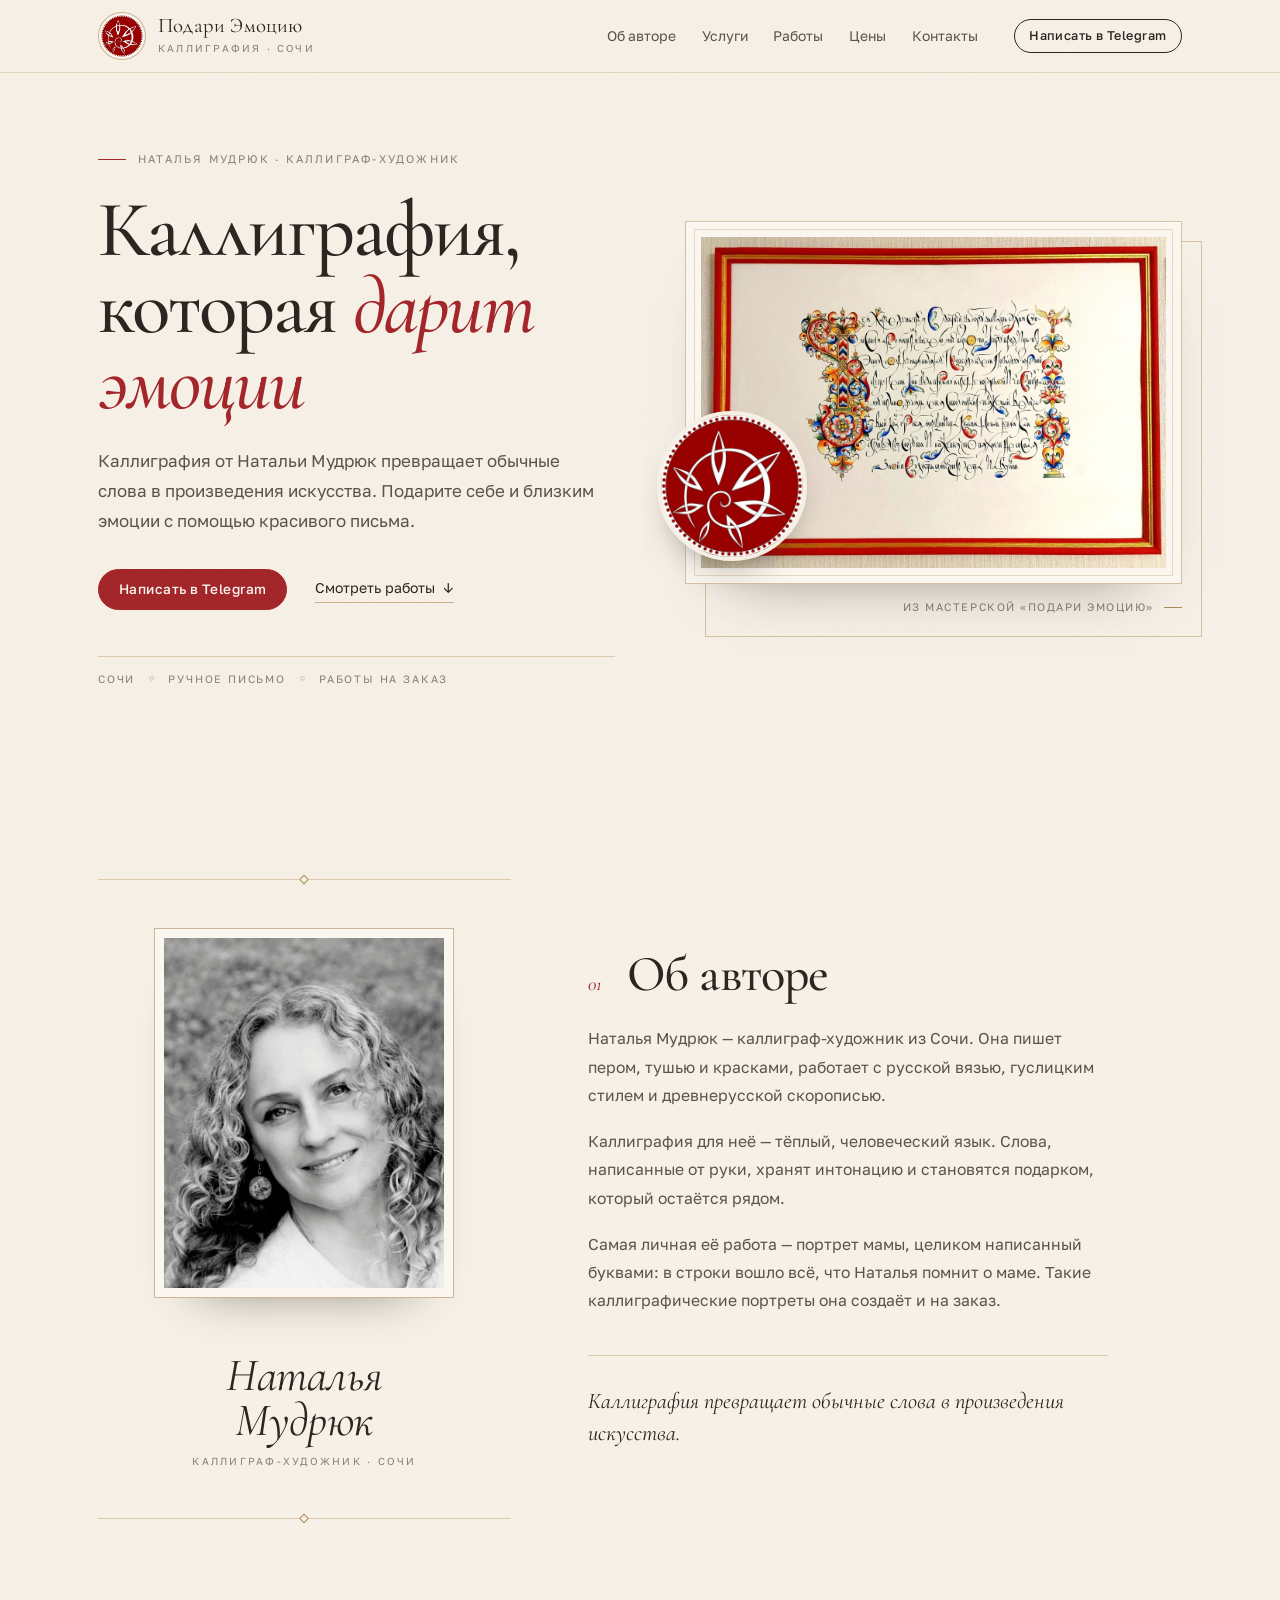
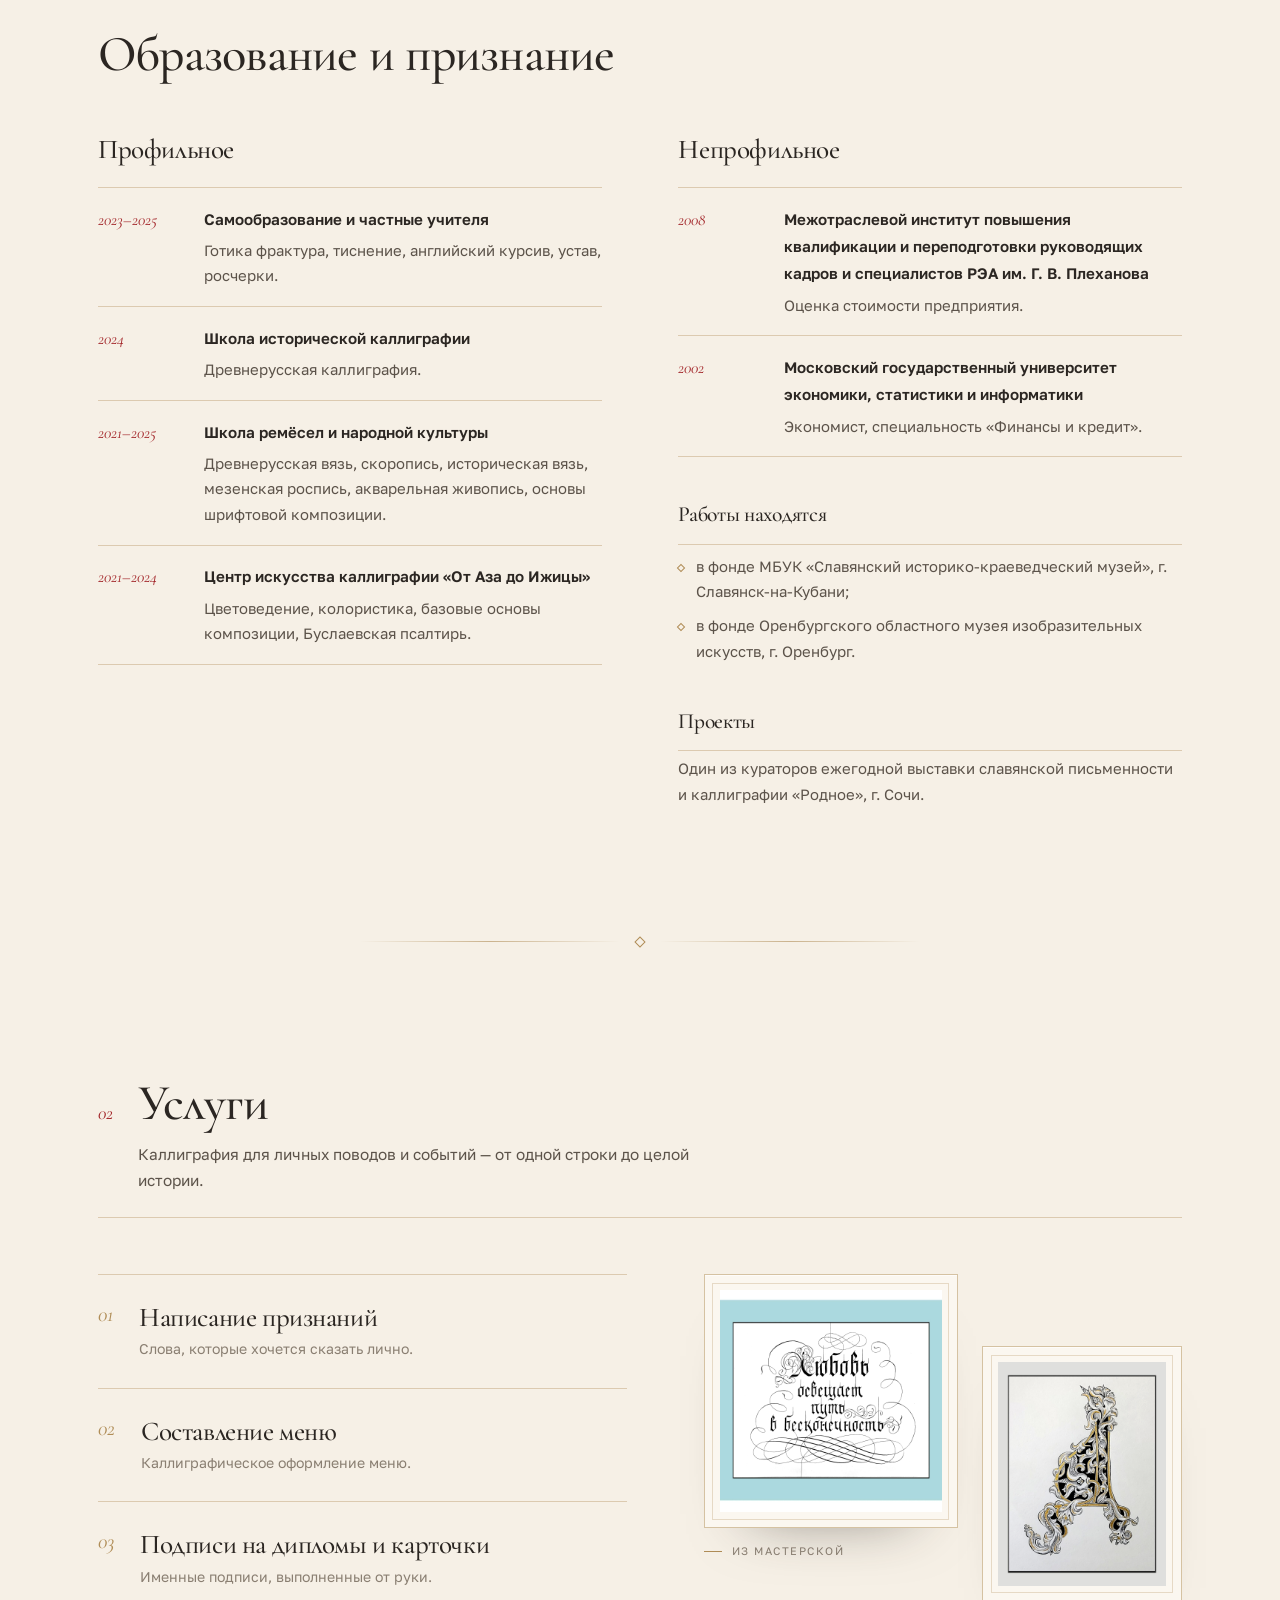
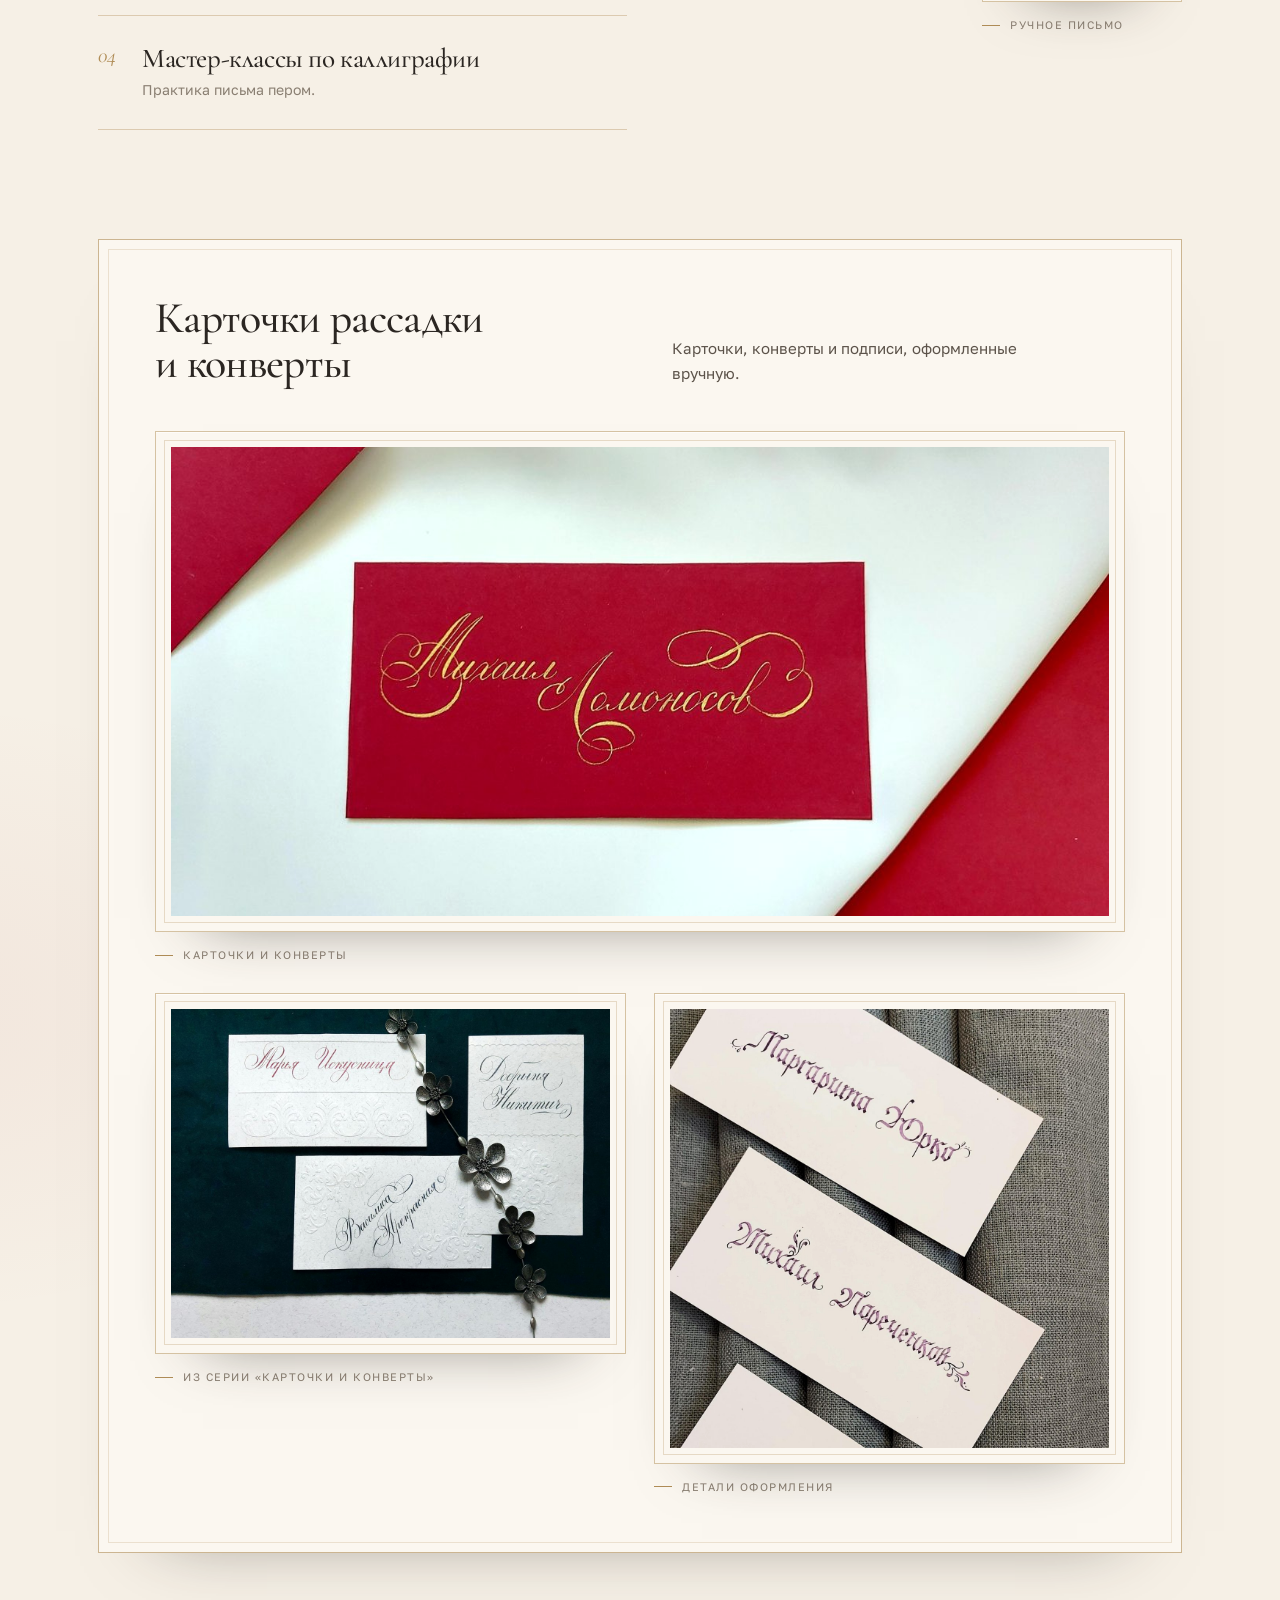
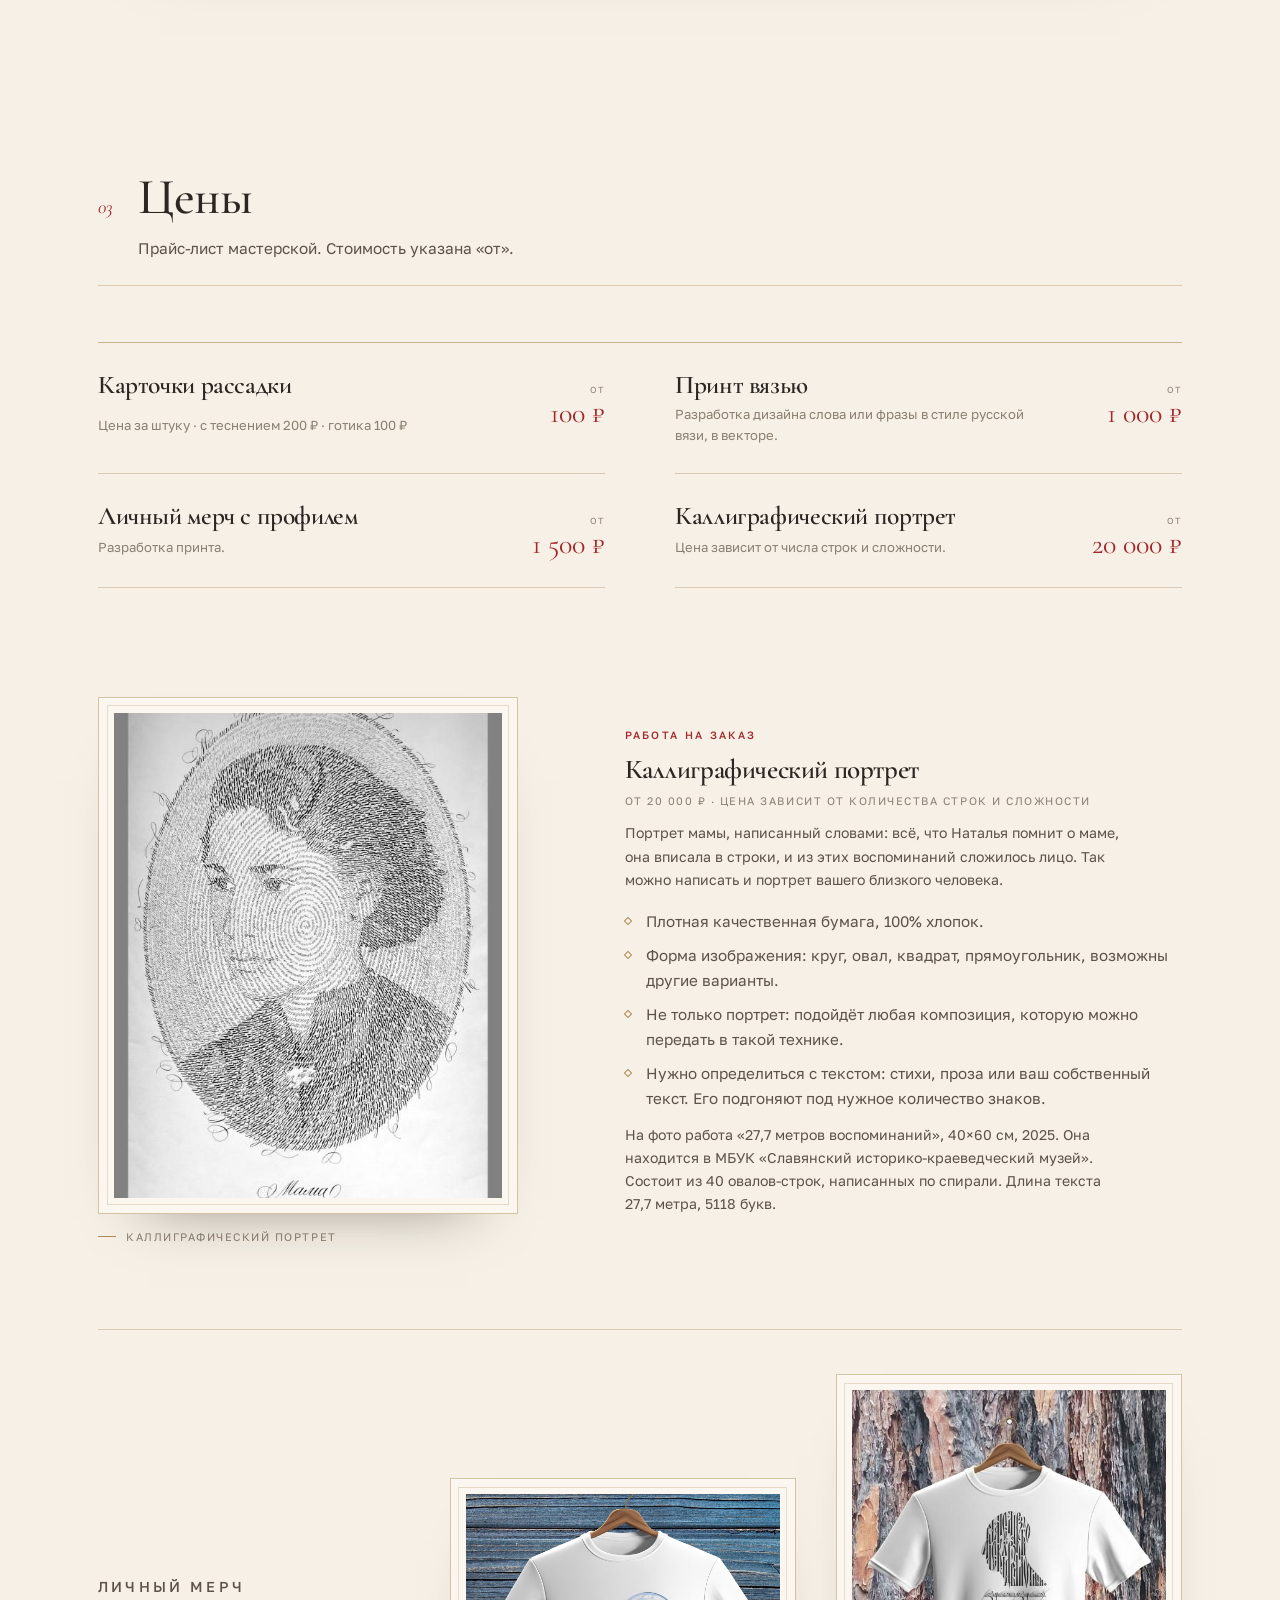
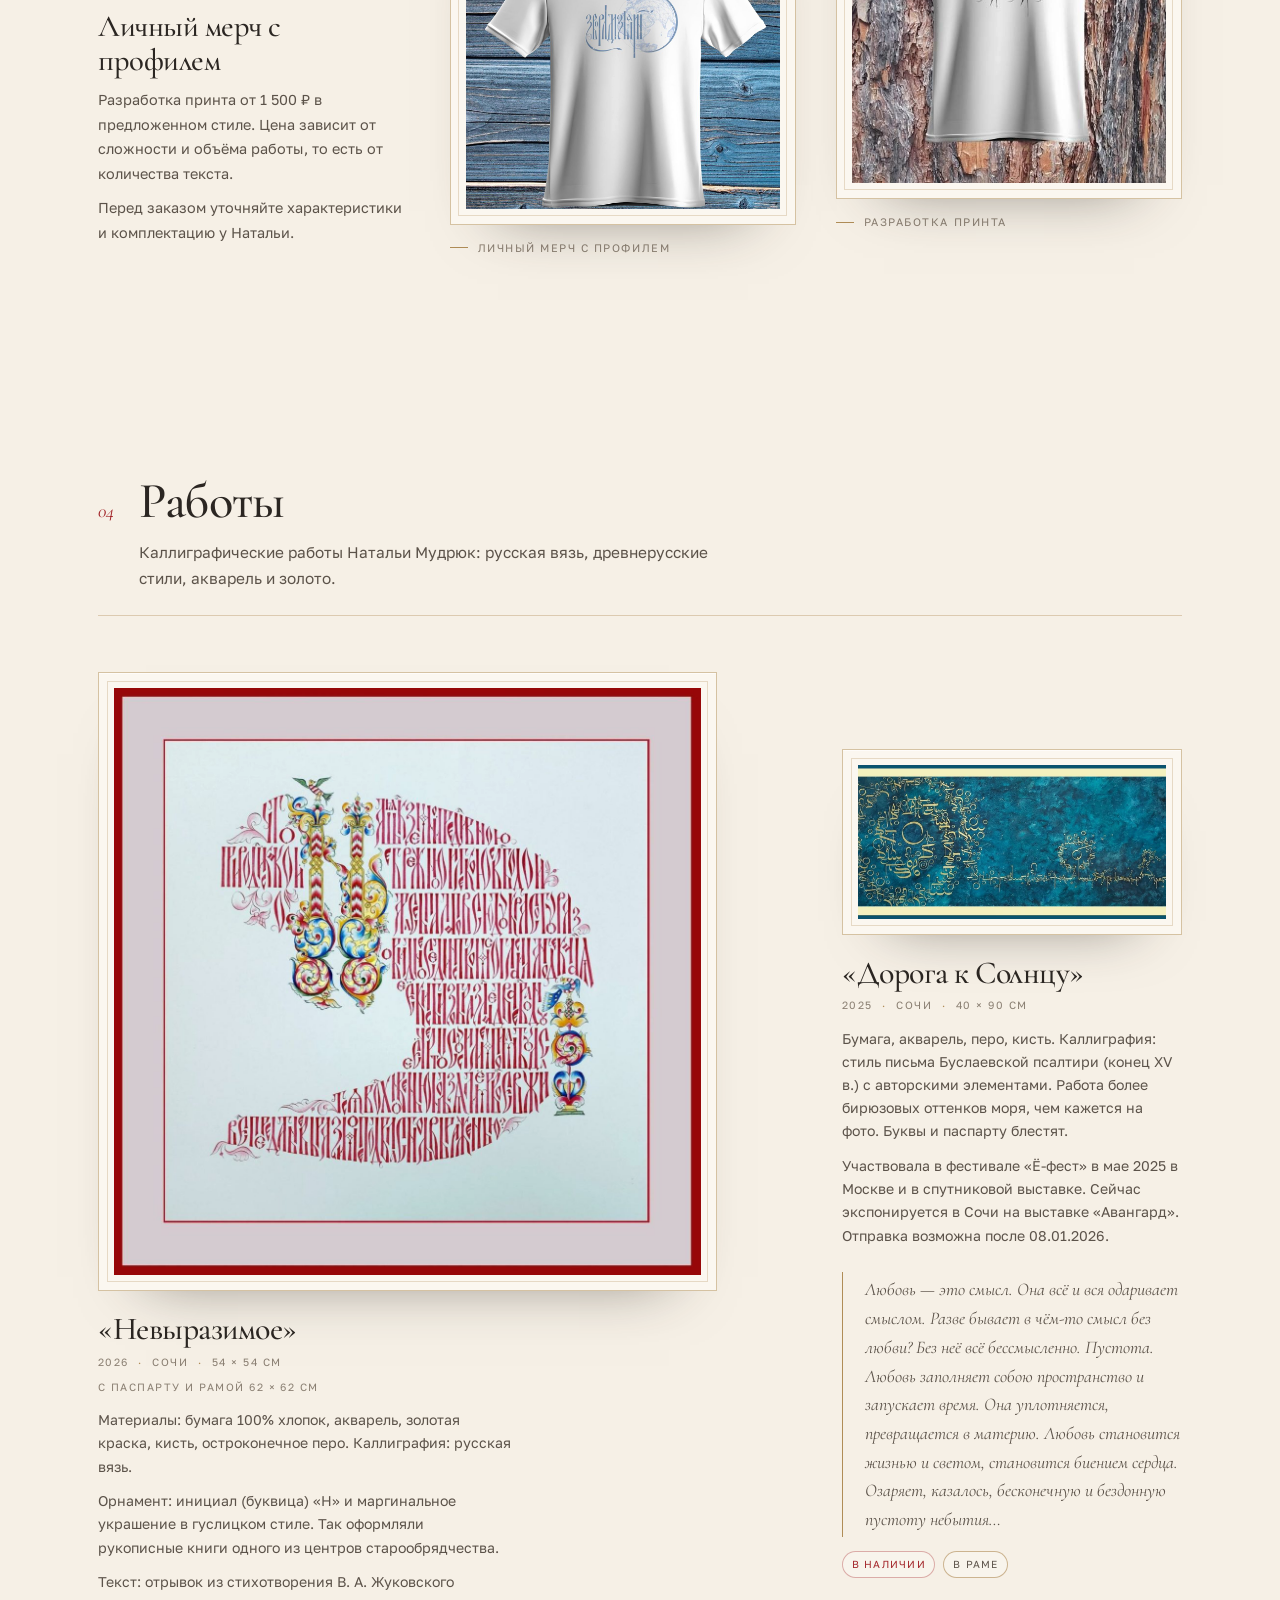
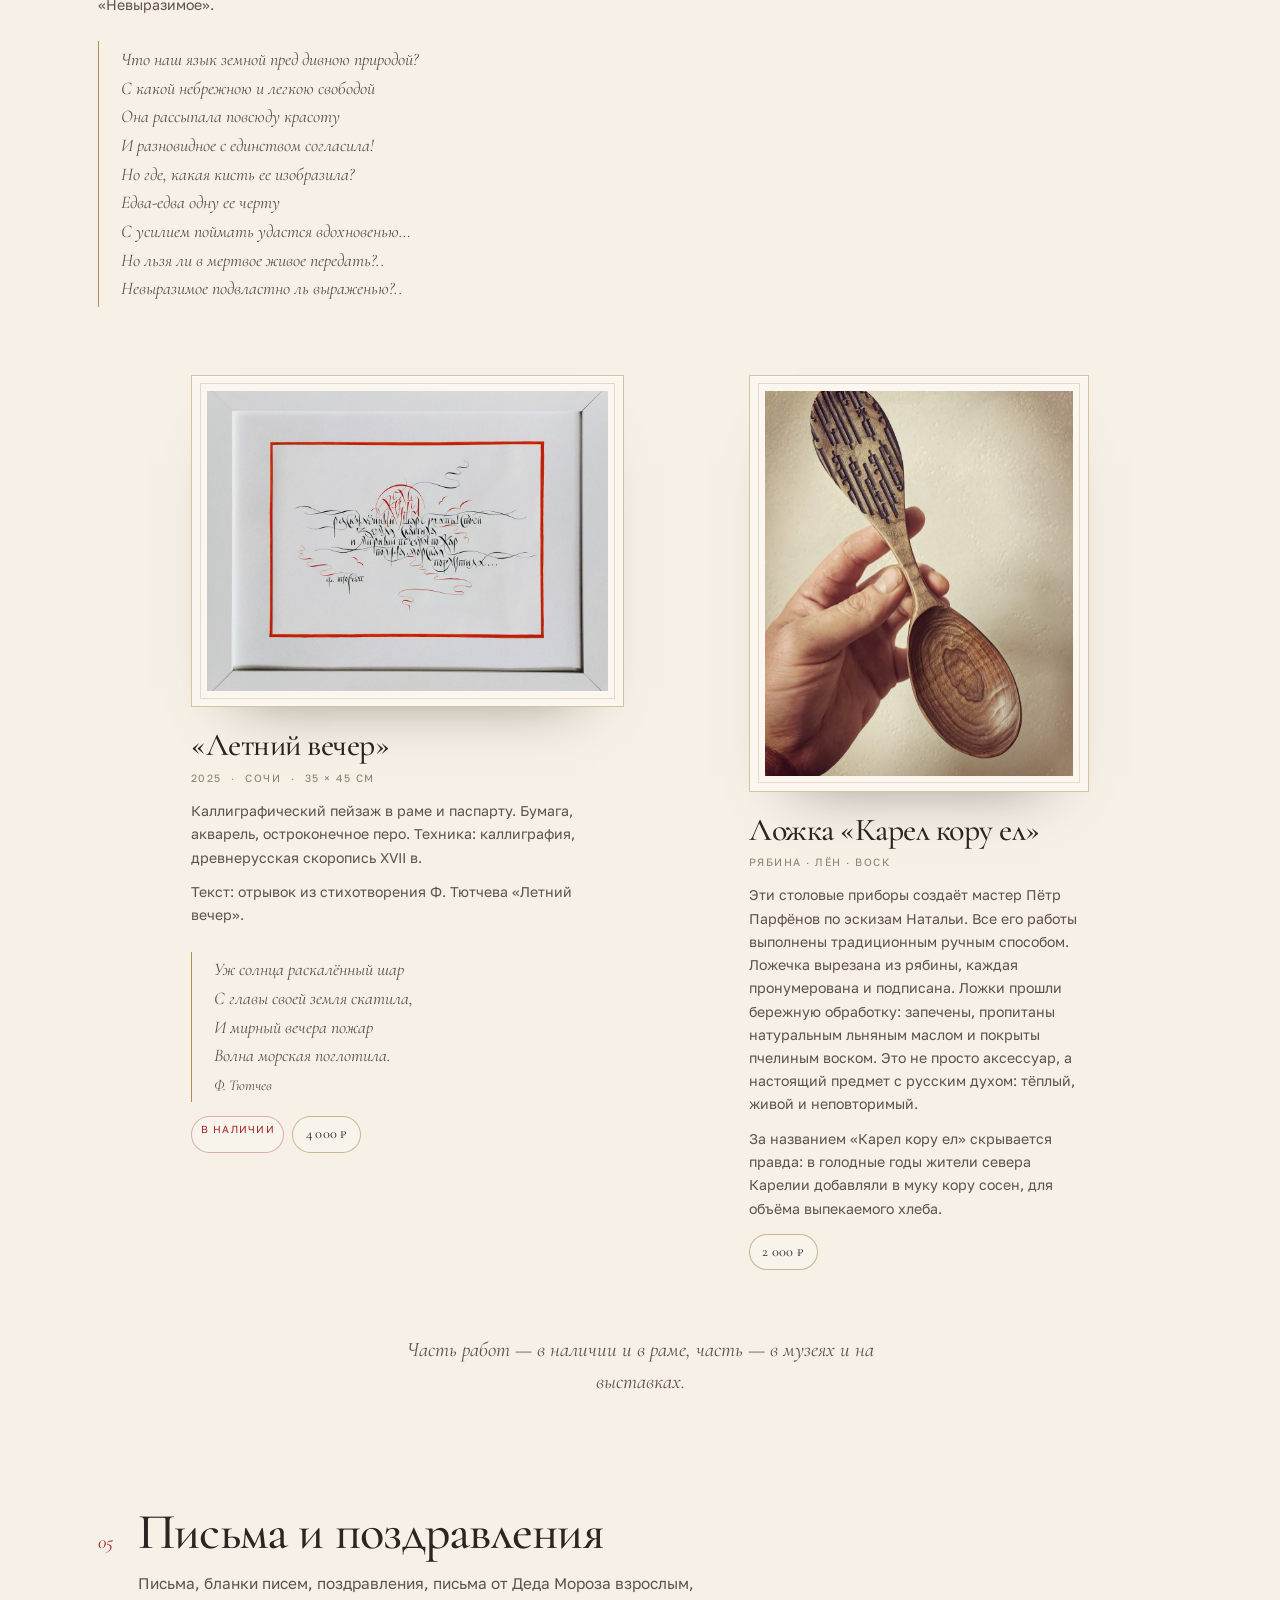
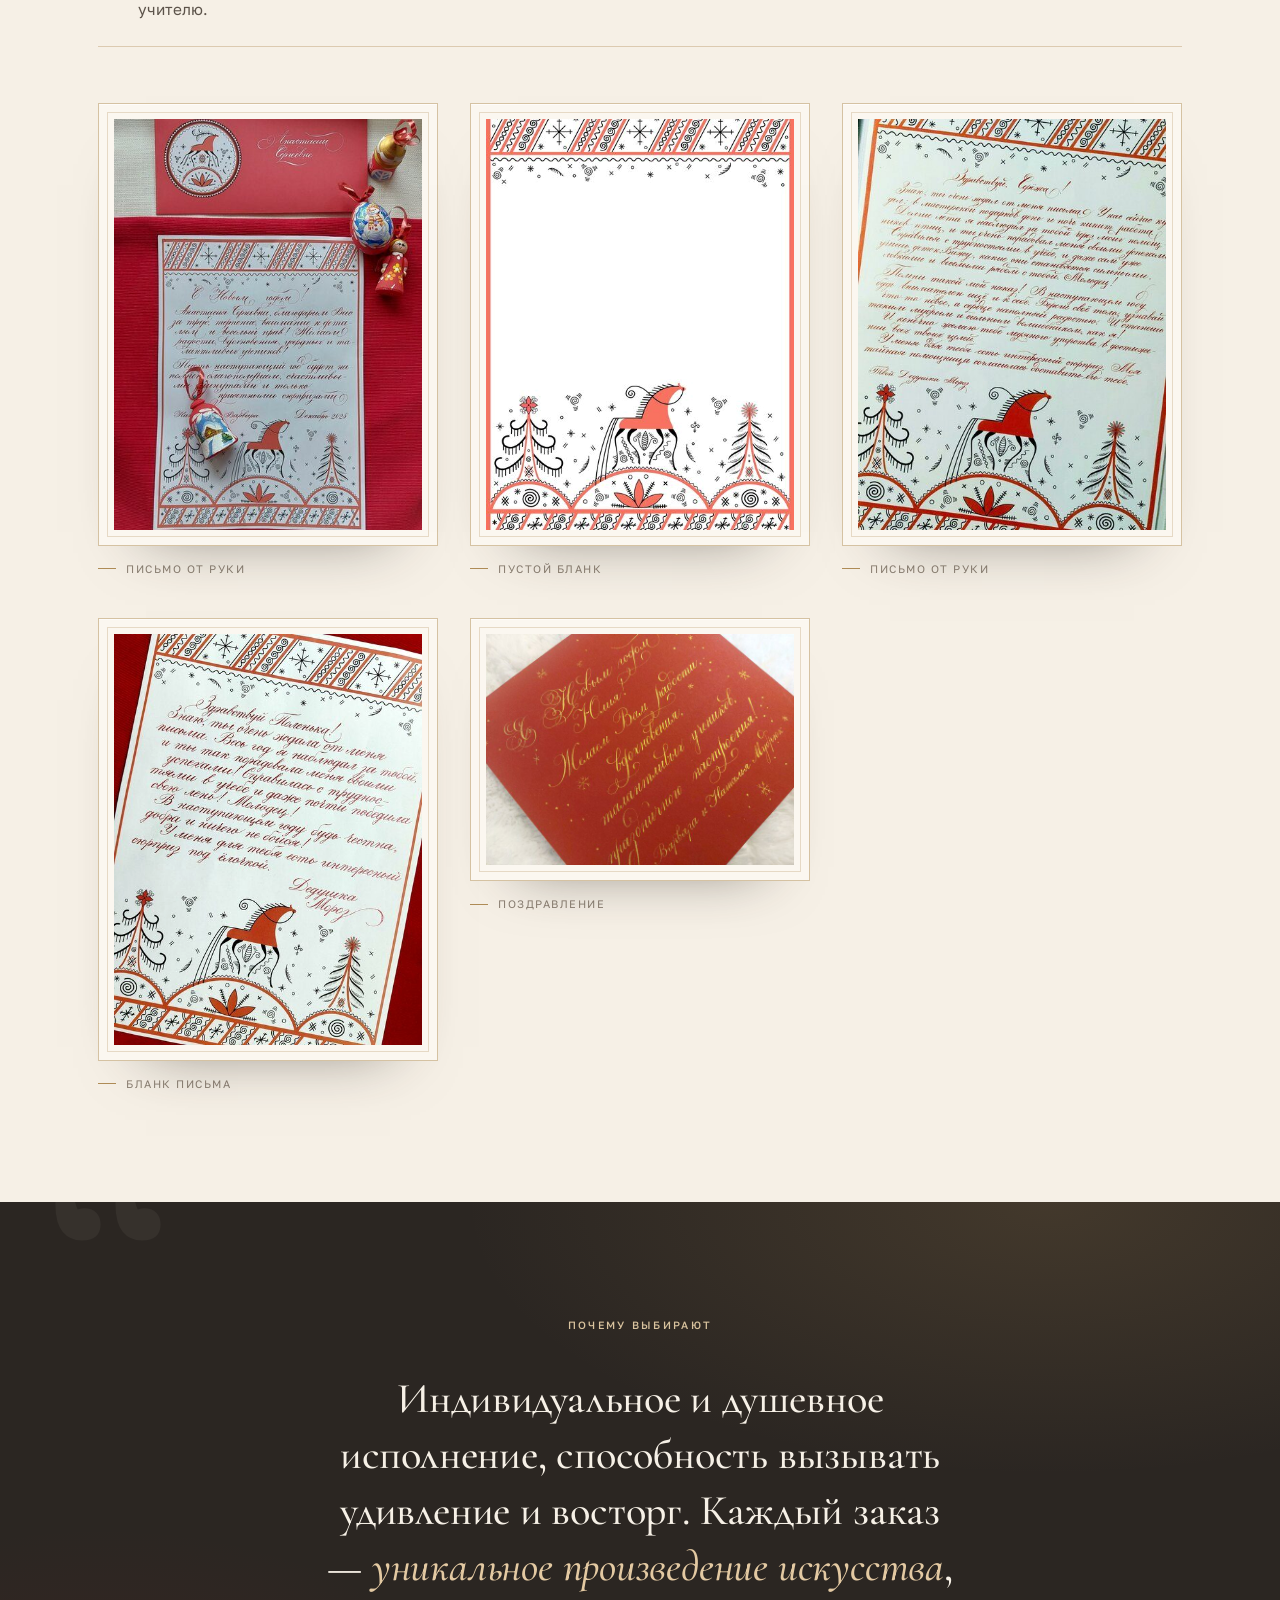
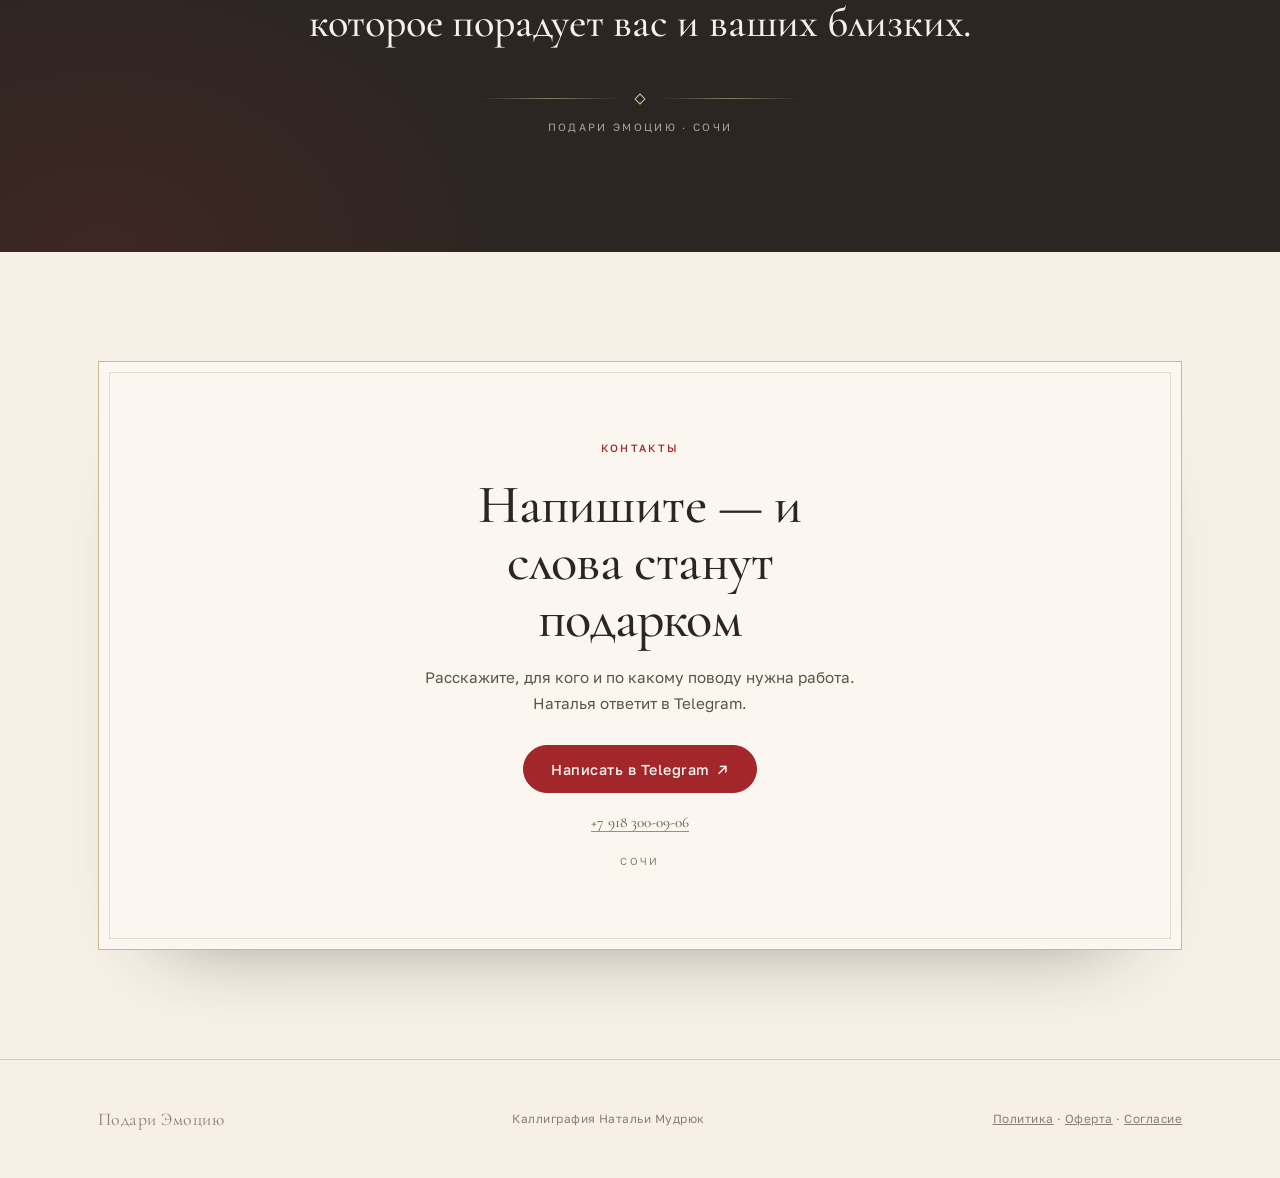
==== preview-natalia-k7x2/index.html @ ddb3a1ef "[agent] preview: временный показ лендинга Натальи (удалить после согласования)" ====
<!DOCTYPE html>
<html lang="ru">
<head>
  <meta charset="utf-8">
  <meta name="viewport" content="width=device-width, initial-scale=1">
  <title>Подари Эмоцию — каллиграфия Натальи Мудрюк, Сочи</title>
  <meta name="description" content="Каллиграфия Натальи Мудрюк в Сочи: признания, меню, подписи, мастер-классы, карточки рассадки и конверты, каллиграфические портреты и письма.">
  <meta name="robots" content="noindex">
  <meta name="theme-color" content="#F6F0E6">
  <link rel="icon" href="img/p1.jpg" type="image/jpeg">
  <link rel="preconnect" href="https://fonts.googleapis.com">
  <link rel="preconnect" href="https://fonts.gstatic.com" crossorigin>
  <link href="https://fonts.googleapis.com/css2?family=Cormorant+Garamond:ital,wght@0,400;0,500;0,600;1,400;1,500;1,600&family=Golos+Text:wght@300;400;500&display=swap" rel="stylesheet">
  <link rel="stylesheet" href="style.css">
</head>
<body id="top">
  <a class="skip-link" href="#main">Перейти к содержанию</a>
  <div class="grain" aria-hidden="true"></div>

  <header class="site-head">
    <div class="wrap site-head__inner">
      <a class="brand" href="#top" aria-label="Подари Эмоцию — на главную">
        <img class="brand__mark" src="img/p1.jpg" alt="Круглый знак мастерской «Подари Эмоцию»" width="640" height="640" loading="lazy">
        <span class="brand__text">
          <span class="brand__name">Подари Эмоцию</span>
          <span class="brand__sub">каллиграфия · Сочи</span>
        </span>
      </a>

      <nav class="nav" aria-label="Основная навигация">
        <ul>
          <li><a href="#about">Об авторе</a></li>
          <li><a href="#services">Услуги</a></li>
          <li><a href="#works">Работы</a></li>
          <li><a href="#prices">Цены</a></li>
          <li><a href="#contacts">Контакты</a></li>
        </ul>
      </nav>

            <a class="btn btn--line site-head__cta" href="https://t.me/+79183000906" target="_blank" rel="noopener">Написать в Telegram</a>
    </div>
  </header>

  <main id="main">

    <!-- Герой -->
    <section class="hero">
      <div class="wrap hero__inner">
        <div class="hero__copy">
          <p class="eyebrow"><span class="eyebrow__mark" aria-hidden="true"></span>Наталья Мудрюк · каллиграф-художник</p>
          <h1>Каллиграфия,<br>которая <em>дарит эмоции</em></h1>
          <p class="hero__lead">Каллиграфия от Натальи Мудрюк превращает обычные слова в произведения искусства. Подарите себе и близким эмоции с помощью красивого письма.</p>
          <div class="hero__actions">
                        <a class="btn btn--solid" href="https://t.me/+79183000906" target="_blank" rel="noopener">Написать в Telegram</a>
            <a class="link-arrow" href="#works">Смотреть работы <span aria-hidden="true">↓</span></a>
          </div>
          <ul class="hero__meta">
            <li>Сочи</li>
            <li>Ручное письмо</li>
            <li>Работы на заказ</li>
          </ul>
        </div>

        <figure class="hero__figure">
          <div class="frame frame--hero">
            <img src="img/p2.jpg" alt="Каллиграфическая работа Натальи Мудрюк — главное фото мастерской" width="1200" height="864" loading="lazy">
          </div>
          <figcaption class="cap">Из мастерской «Подари Эмоцию»</figcaption>
          <img class="hero__logo" src="img/p1.jpg" alt="Логотип «Подари Эмоцию»" width="640" height="640">
        </figure>
      </div>
    </section>

    <!-- Об авторе -->
    <section class="section" id="about">
      <div class="wrap about">
        <div class="about__mark">
          <figure class="about__photo">
            <img src="img/author.jpg" alt="Наталья Мудрюк, каллиграф-художник" width="620" height="800" loading="lazy">
          </figure>
          <p class="about__signature">Наталья<br>Мудрюк</p>
          <p class="about__role">каллиграф-художник · Сочи</p>
        </div>

        <div class="about__copy">
          <div class="sec-head sec-head--bare">
            <span class="sec-num">01</span>
            <h2>Об авторе</h2>
          </div>
          <p>Наталья Мудрюк — каллиграф-художник из Сочи. Она пишет пером, тушью и красками, работает с русской вязью, гуслицким стилем и древнерусской скорописью.</p>
          <p>Каллиграфия для неё — тёплый, человеческий язык. Слова, написанные от руки, хранят интонацию и становятся подарком, который остаётся рядом.</p>
          <p>Самая личная её работа — портрет мамы, целиком написанный буквами: в строки вошло всё, что Наталья помнит о маме. Такие каллиграфические портреты она создаёт и на заказ.</p>
          <p class="about__quote">Каллиграфия превращает обычные слова в произведения искусства.</p>
        </div>
      </div>
    </section>

    <!-- Образование -->
    <section class="section section--tight" id="education">
      <div class="wrap">
        <div class="sec-head sec-head--bare">
          <h2>Образование и признание</h2>
        </div>
        <div class="edu">
          <div class="edu__col">
            <h3>Профильное</h3>
            <ul class="edu__list">
              <li><span class="edu__year">2023–2025</span><div><b>Самообразование и частные учителя</b><p>Готика фрактура, тиснение, английский курсив, устав, росчерки.</p></div></li>
              <li><span class="edu__year">2024</span><div><b>Школа исторической каллиграфии</b><p>Древнерусская каллиграфия.</p></div></li>
              <li><span class="edu__year">2021–2025</span><div><b>Школа ремёсел и народной культуры</b><p>Древнерусская вязь, скоропись, историческая вязь, мезенская роспись, акварельная живопись, основы шрифтовой композиции.</p></div></li>
              <li><span class="edu__year">2021–2024</span><div><b>Центр искусства каллиграфии «От Аза до Ижицы»</b><p>Цветоведение, колористика, базовые основы композиции, Буслаевская псалтирь.</p></div></li>
            </ul>
          </div>
          <div class="edu__col">
            <h3>Непрофильное</h3>
            <ul class="edu__list">
              <li><span class="edu__year">2008</span><div><b>Межотраслевой институт повышения квалификации и переподготовки руководящих кадров и специалистов РЭА им. Г. В. Плеханова</b><p>Оценка стоимости предприятия.</p></div></li>
              <li><span class="edu__year">2002</span><div><b>Московский государственный университет экономики, статистики и информатики</b><p>Экономист, специальность «Финансы и кредит».</p></div></li>
            </ul>
            <h3 class="edu__sub">Работы находятся</h3>
            <ul class="edu__plain">
              <li>в фонде МБУК «Славянский историко-краеведческий музей», г. Славянск-на-Кубани;</li>
              <li>в фонде Оренбургского областного музея изобразительных искусств, г. Оренбург.</li>
            </ul>
            <h3 class="edu__sub">Проекты</h3>
            <p class="edu__plain">Один из кураторов ежегодной выставки славянской письменности и каллиграфии «Родное», г. Сочи.</p>
          </div>
        </div>
      </div>
    </section>

    <div class="wrap">
      <div class="orn" aria-hidden="true"><i></i></div>
    </div>

    <!-- Услуги -->
    <section class="section" id="services">
      <div class="wrap">
        <div class="sec-head">
          <span class="sec-num">02</span>
          <h2>Услуги</h2>
          <p class="sec-lead">Каллиграфия для личных поводов и событий — от одной строки до целой истории.</p>
        </div>

        <div class="services">
          <ol class="service-list">
            <li class="service">
              <span class="service__num">01</span>
              <div>
                <h3>Написание признаний</h3>
                <p>Слова, которые хочется сказать лично.</p>
              </div>
            </li>
            <li class="service">
              <span class="service__num">02</span>
              <div>
                <h3>Составление меню</h3>
                <p>Каллиграфическое оформление меню.</p>
              </div>
            </li>
            <li class="service">
              <span class="service__num">03</span>
              <div>
                <h3>Подписи на дипломы и карточки</h3>
                <p>Именные подписи, выполненные от руки.</p>
              </div>
            </li>
            <li class="service">
              <span class="service__num">04</span>
              <div>
                <h3>Мастер-классы по каллиграфии</h3>
                <p>Практика письма пером.</p>
              </div>
            </li>
          </ol>

          <div class="services__visual">
            <figure class="fig">
              <div class="frame frame--square">
                <img src="img/p3.jpg" alt="Каллиграфическая работа из мастерской «Подари Эмоцию»" width="1200" height="1200" loading="lazy">
              </div>
              <figcaption class="cap">Из мастерской</figcaption>
            </figure>
            <figure class="fig">
              <div class="frame frame--portrait">
                <img src="img/p4.jpg" alt="Ручное письмо пером — работа Натальи Мудрюк" width="900" height="1200" loading="lazy">
              </div>
              <figcaption class="cap">Ручное письмо</figcaption>
            </figure>
          </div>
        </div>
      </div>
    </section>

    <!-- Карточки рассадки и конверты -->
    <section class="section section--tight" aria-labelledby="seating-title">
      <div class="wrap">
        <div class="feature">
          <div class="feature__head">
            <h2 id="seating-title">Карточки рассадки<br>и конверты</h2>
            <p class="feature__lead">Карточки, конверты и подписи, оформленные вручную.</p>
          </div>

          <div class="feature__gallery">
            <figure class="fig">
              <div class="frame frame--banner">
                <img src="img/p5.jpg" alt="Карточки и конверты, оформленные каллиграфически" width="1200" height="676" loading="lazy">
              </div>
              <figcaption class="cap">Карточки и конверты</figcaption>
            </figure>
            <figure class="fig">
              <div class="frame frame--menu">
                <img src="img/p6.jpg" alt="Из серии «Карточки рассадки и конверты»" width="1200" height="896" loading="lazy">
              </div>
              <figcaption class="cap">Из серии «Карточки и конверты»</figcaption>
            </figure>
            <figure class="fig">
              <div class="frame frame--square">
                <img src="img/p7.jpg" alt="Детали оформления карточек и конвертов" width="1200" height="1200" loading="lazy">
              </div>
              <figcaption class="cap">Детали оформления</figcaption>
            </figure>
          </div>
        </div>
      </div>
    </section>

    <!-- Прайс -->
    <section class="section" id="prices">
      <div class="wrap">
        <div class="sec-head">
          <span class="sec-num">03</span>
          <h2>Цены</h2>
          <p class="sec-lead">Прайс-лист мастерской. Стоимость указана «от».</p>
        </div>

        <div class="prices">
          <ul class="price-list">
            <li class="price">
              <h3>Карточки рассадки</h3>
              <p class="price__note">Цена за штуку · с теснением 200 ₽ · готика 100 ₽</p>
              <p class="price__value"><small>от</small>100&nbsp;₽</p>
            </li>
            <li class="price">
              <h3>Принт вязью</h3>
              <p class="price__note">Разработка дизайна слова или фразы в стиле русской вязи, в векторе.</p>
              <p class="price__value"><small>от</small>1&nbsp;000&nbsp;₽</p>
            </li>
            <li class="price">
              <h3>Личный мерч с профилем</h3>
              <p class="price__note">Разработка принта.</p>
              <p class="price__value"><small>от</small>1&nbsp;500&nbsp;₽</p>
            </li>
            <li class="price">
              <h3>Каллиграфический портрет</h3>
              <p class="price__note">Цена зависит от числа строк и сложности.</p>
              <p class="price__value"><small>от</small>20&nbsp;000&nbsp;₽</p>
            </li>
          </ul>

          <aside class="portrait">
            <figure class="fig">
              <div class="frame frame--tall">
                <img src="img/p10.jpg" alt="Портрет мамы, написанный каллиграфией: «27,7 метров воспоминаний»" width="540" height="810" loading="lazy">
              </div>
              <figcaption class="cap">Каллиграфический портрет</figcaption>
            </figure>
            <div class="portrait__text">
              <p class="kicker">Работа на заказ</p>
              <h3>Каллиграфический портрет</h3>
              <p class="portrait__meta">от 20&nbsp;000&nbsp;₽ · цена зависит от количества строк и сложности</p>
              <p class="portrait__desc">Портрет мамы, написанный словами: всё, что Наталья помнит о маме, она вписала в строки, и из этих воспоминаний сложилось лицо. Так можно написать и портрет вашего близкого человека.</p>
              <ul class="portrait__list">
                <li>Плотная качественная бумага, 100% хлопок.</li>
                <li>Форма изображения: круг, овал, квадрат, прямоугольник, возможны другие варианты.</li>
                <li>Не только портрет: подойдёт любая композиция, которую можно передать в такой технике.</li>
                <li>Нужно определиться с текстом: стихи, проза или ваш собственный текст. Его подгоняют под нужное количество знаков.</li>
              </ul>
              <p class="portrait__desc">На фото работа «27,7 метров воспоминаний», 40×60 см, 2025. Она находится в МБУК «Славянский историко-краеведческий музей». Состоит из 40 овалов-строк, написанных по спирали. Длина текста 27,7 метра, 5118 букв.</p>
            </div>
          </aside>
        </div>

        <div class="merch">
          <div class="merch__text">
            <p class="kicker">Личный мерч</p>
            <h3>Личный мерч с профилем</h3>
            <p>Разработка принта от 1 500 ₽ в предложенном стиле. Цена зависит от сложности и объёма работы, то есть от количества текста.</p>
            <p>Перед заказом уточняйте характеристики и комплектацию у Натальи.</p>
          </div>
          <figure class="fig">
            <div class="frame frame--square">
              <img src="img/p8.jpg" alt="Личный мерч с каллиграфическим профилем" width="1200" height="1200" loading="lazy">
            </div>
            <figcaption class="cap">Личный мерч с профилем</figcaption>
          </figure>
          <figure class="fig">
            <div class="frame frame--tall">
              <img src="img/p11.jpg" alt="Принт с профилем — вариант личного мерча" width="540" height="650" loading="lazy">
            </div>
            <figcaption class="cap">Разработка принта</figcaption>
          </figure>
        </div>
      </div>
    </section>

    <!-- Работы -->
    <section class="section" id="works">
      <div class="wrap">
        <div class="sec-head">
          <span class="sec-num">04</span>
          <h2>Работы</h2>
          <p class="sec-lead">Каллиграфические работы Натальи Мудрюк: русская вязь, древнерусские стили, акварель и золото.</p>
        </div>

        <div class="works">
          <figure class="work work--1">
            <div class="frame frame--square">
              <img src="img/p9.jpg" alt="Работа «Невыразимое» — гуслицкий стиль, русская вязь" width="1200" height="1200" loading="lazy">
            </div>
            <figcaption>
              <h3>«Невыразимое»</h3>
              <p class="work__meta"><span>2026</span><span>Сочи</span><span>54 × 54 см</span></p>
              <p class="work__meta"><span>с паспарту и рамой 62 × 62 см</span></p>
              <p class="work__desc">Материалы: бумага 100% хлопок, акварель, золотая краска, кисть, остроконечное перо. Каллиграфия: русская вязь.</p>
              <p class="work__desc">Орнамент: инициал (буквица) «Н» и маргинальное украшение в гуслицком стиле. Так оформляли рукописные книги одного из центров старообрядчества.</p>
              <p class="work__desc">Текст: отрывок из стихотворения В. А. Жуковского «Невыразимое».</p>
              <blockquote class="work__poem">Что наш язык земной пред дивною природой?<br>С какой небрежною и легкою свободой<br>Она рассыпала повсюду красоту<br>И разновидное с единством согласила!<br>Но где, какая кисть ее изобразила?<br>Едва-едва одну ее черту<br>С усилием поймать удастся вдохновенью…<br>Но льзя ли в мертвое живое передать?..<br>Невыразимое подвластно ль выраженью?..</blockquote>
            </figcaption>
          </figure>

          <figure class="work work--2">
            <div class="frame frame--pano">
              <img src="img/p12.jpg" alt="Работа «Дорога к Солнцу» в стиле Буслаевской псалтири XV века" width="1120" height="560" loading="lazy">
            </div>
            <figcaption>
              <h3>«Дорога к Солнцу»</h3>
              <p class="work__meta"><span>2025</span><span>Сочи</span><span>40 × 90 см</span></p>
              <p class="work__desc">Бумага, акварель, перо, кисть. Каллиграфия: стиль письма Буслаевской псалтири (конец XV в.) с авторскими элементами. Работа более бирюзовых оттенков моря, чем кажется на фото. Буквы и паспарту блестят.</p>
              <p class="work__desc">Участвовала в фестивале «Ё-фест» в мае 2025 в Москве и в спутниковой выставке. Сейчас экспонируется в Сочи на выставке «Авангард». Отправка возможна после 08.01.2026.</p>
              <blockquote class="work__poem">Любовь — это смысл. Она всё и вся одаривает смыслом. Разве бывает в чём-то смысл без любви? Без неё всё бессмысленно. Пустота. Любовь заполняет собою пространство и запускает время. Она уплотняется, превращается в материю. Любовь становится жизнью и светом, становится биением сердца. Озаряет, казалось, бесконечную и бездонную пустоту небытия…</blockquote>
              <p class="tags"><span class="tag tag--red">В наличии</span><span class="tag">В раме</span></p>
            </figcaption>
          </figure>

          <figure class="work work--3">
            <div class="frame frame--menu">
              <img src="img/p13.jpg" alt="Работа «Летний вечер» — каллиграфический пейзаж по Тютчеву" width="1200" height="938" loading="lazy">
            </div>
            <figcaption>
              <h3>«Летний вечер»</h3>
              <p class="work__meta"><span>2025</span><span>Сочи</span><span>35 × 45 см</span></p>
              <p class="work__desc">Каллиграфический пейзаж в раме и паспарту. Бумага, акварель, остроконечное перо. Техника: каллиграфия, древнерусская скоропись XVII в.</p>
              <p class="work__desc">Текст: отрывок из стихотворения Ф. Тютчева «Летний вечер».</p>
              <blockquote class="work__poem">Уж солнца раскалённый шар<br>С главы своей земля скатила,<br>И мирный вечера пожар<br>Волна морская поглотила.<br><small>Ф. Тютчев</small></blockquote>
              <p class="tags"><span class="tag tag--red">В наличии</span><span class="tag tag--price">4 000 ₽</span></p>
            </figcaption>
          </figure>

          <figure class="work work--4">
            <div class="frame frame--tall">
              <img src="img/p14.jpg" alt="Ложка «Карел кору ел» с резьбой и каллиграфией" width="485" height="634" loading="lazy">
            </div>
            <figcaption>
              <h3>Ложка «Карел кору ел»</h3>
              <p class="work__meta"><span>Рябина · лён · воск</span></p>
              <p class="work__desc">Эти столовые приборы создаёт мастер Пётр Парфёнов по эскизам Натальи. Все его работы выполнены традиционным ручным способом. Ложечка вырезана из рябины, каждая пронумерована и подписана. Ложки прошли бережную обработку: запечены, пропитаны натуральным льняным маслом и покрыты пчелиным воском. Это не просто аксессуар, а настоящий предмет с русским духом: тёплый, живой и неповторимый.</p>
              <p class="work__desc">За названием «Карел кору ел» скрывается правда: в голодные годы жители севера Карелии добавляли в муку кору сосен, для объёма выпекаемого хлеба.</p>
              <p class="tags"><span class="tag tag--price">2 000 ₽</span></p>
            </figcaption>
          </figure>
        </div>

        <p class="works__note">Часть работ — в наличии и в раме, часть — в музеях и на выставках.</p>
      </div>
    </section>

    <!-- Письма и поздравления -->
    <section class="section section--tight" id="letters">
      <div class="wrap">
        <div class="sec-head">
          <span class="sec-num">05</span>
          <h2>Письма и поздравления</h2>
          <p class="sec-lead">Письма, бланки писем, поздравления, письма от Деда Мороза взрослым, учителю.</p>
        </div>

        <div class="letters">
          <figure class="fig">
            <div class="frame frame--letter">
              <img src="img/p17.jpg" alt="Письмо, написанное от руки" width="422" height="640" loading="lazy">
            </div>
            <figcaption class="cap">Письмо от руки</figcaption>
          </figure>
          <figure class="fig">
            <div class="frame frame--letter">
              <img src="img/p18.jpg" alt="Бланк письма с каллиграфией" width="480" height="640" loading="lazy">
            </div>
            <figcaption class="cap">Бланк письма</figcaption>
          </figure>
          <figure class="fig">
            <div class="frame frame--letter">
              <img src="img/p19.jpg" alt="Пустой бланк письма" width="453" height="640" loading="lazy">
            </div>
            <figcaption class="cap">Пустой бланк</figcaption>
          </figure>
          <figure class="fig">
            <div class="frame frame--menu">
              <img src="img/p20.jpg" alt="Поздравление, написанное каллиграфически" width="640" height="480" loading="lazy">
            </div>
            <figcaption class="cap">Поздравление</figcaption>
          </figure>
          <figure class="fig">
            <div class="frame frame--letter">
              <img src="img/p21.jpg" alt="Письмо из серии «Письма и поздравления»" width="435" height="640" loading="lazy">
            </div>
            <figcaption class="cap">Письмо от руки</figcaption>
          </figure>
        </div>
      </div>
    </section>

    <!-- Почему выбирают -->
    <section class="why" aria-labelledby="why-title">
      <div class="wrap why__inner">
        <p class="kicker kicker--light">Почему выбирают</p>
        <h2 class="why__quote" id="why-title">Индивидуальное и душевное исполнение, способность вызывать удивление и восторг. Каждый заказ — <em>уникальное произведение искусства</em>, которое порадует вас и ваших близких.</h2>
        <div class="orn orn--light" aria-hidden="true"><i></i></div>
        <p class="why__sign">Подари Эмоцию · Сочи</p>
      </div>
    </section>

    <!-- Контакты -->
    <section class="section" id="contacts">
      <div class="wrap">
        <div class="contact-card">
          <p class="kicker">Контакты</p>
          <h2>Напишите — и слова станут подарком</h2>
          <p>Расскажите, для кого и по какому поводу нужна работа. Наталья ответит в Telegram.</p>
                              <a class="btn btn--red" href="https://t.me/+79183000906" target="_blank" rel="noopener">Написать в Telegram <span aria-hidden="true">↗</span></a>
          <p class="contact-card__phone"><a href="tel:+79183000906">+7 918 300-09-06</a></p>
          <p class="contact-card__place">Сочи</p>
        </div>
      </div>
    </section>
  </main>

  <footer class="site-foot">
    <div class="wrap site-foot__inner">
      <a class="foot-brand" href="#top">Подари Эмоцию</a>
      <p>Каллиграфия Натальи Мудрюк</p>
      <p><a href="privacy.html">Политика</a> · <a href="offer.html">Оферта</a> · <a href="consent.html">Согласие</a></p>
    </div>
  </footer>
</body>
</html>
---- preview-natalia-k7x2/style.css ----
/* =========================================================
   Подари Эмоцию — каллиграфия Натальи Мудрюк, Сочи
   Тёплая бумага, тушь, красный акцент, золотистые линии
   ========================================================= */

:root {
  --paper: #F6F0E6;
  --paper-2: #FBF7F0;
  --paper-3: #EFE6D6;
  --ink: #2B2622;
  --ink-soft: #5C534A;
  --ink-mute: #8A7F72;
  --red: #A3262A;
  --gold: #B08D57;
  --line: rgba(176, 141, 87, 0.38);
  --line-strong: rgba(176, 141, 87, 0.62);
  --serif: "Cormorant Garamond", "Times New Roman", Georgia, serif;
  --sans: "Golos Text", system-ui, -apple-system, "Segoe UI", sans-serif;
  --wrap: 1180px;
  --gutter: clamp(18px, 4vw, 48px);
  --ease: cubic-bezier(0.22, 0.61, 0.36, 1);
}

*,
*::before,
*::after { box-sizing: border-box; }

html {
  scroll-behavior: smooth;
  scroll-padding-top: 104px;
  -webkit-text-size-adjust: 100%;
}

body {
  margin: 0;
  font-family: var(--sans);
  font-size: 1rem;
  font-weight: 400;
  line-height: 1.7;
  color: var(--ink);
  background:
    radial-gradient(1200px 620px at 88% -8%, rgba(176, 141, 87, 0.16), transparent 62%),
    radial-gradient(900px 520px at -8% 34%, rgba(163, 38, 42, 0.05), transparent 60%),
    var(--paper);
  -webkit-font-smoothing: antialiased;
  text-rendering: optimizeLegibility;
}

img { max-width: 100%; }

::selection { background: var(--red); color: var(--paper-2); }

:focus-visible {
  outline: 2px solid var(--red);
  outline-offset: 4px;
  border-radius: 2px;
}

h1, h2, h3 {
  margin: 0;
  font-family: var(--serif);
  font-weight: 500;
  letter-spacing: -0.015em;
}

p { margin: 0; }
ul, ol { margin: 0; padding: 0; }

a { color: inherit; }

/* Бумажное зерно */
.grain {
  position: fixed;
  inset: 0;
  z-index: 60;
  pointer-events: none;
  opacity: 0.045;
  mix-blend-mode: multiply;
  background-image: url("data:image/svg+xml,%3Csvg xmlns='http://www.w3.org/2000/svg' width='180' height='180'%3E%3Cfilter id='n'%3E%3CfeTurbulence type='fractalNoise' baseFrequency='.85' numOctaves='3' stitchTiles='stitch'/%3E%3C/filter%3E%3Crect width='100%25' height='100%25' filter='url(%23n)' opacity='.5'/%3E%3C/svg%3E");
}

.skip-link {
  position: absolute;
  top: 12px;
  left: 12px;
  z-index: 100;
  padding: 10px 16px;
  background: var(--ink);
  color: var(--paper-2);
  font-size: 0.82rem;
  text-decoration: none;
  transform: translateY(-160%);
  transition: transform 0.2s var(--ease);
}
.skip-link:focus { transform: translateY(0); }

.wrap {
  width: 100%;
  max-width: var(--wrap);
  margin-inline: auto;
  padding-inline: var(--gutter);
}

/* ---------- Шапка ---------- */

.site-head {
  position: sticky;
  top: 0;
  z-index: 40;
  background: rgba(246, 240, 230, 0.88);
  border-bottom: 1px solid rgba(176, 141, 87, 0.28);
  backdrop-filter: blur(14px) saturate(120%);
  -webkit-backdrop-filter: blur(14px) saturate(120%);
}

.site-head__inner {
  display: flex;
  flex-wrap: wrap;
  align-items: center;
  gap: 12px clamp(16px, 3vw, 36px);
  padding-block: 12px;
}

.brand {
  display: flex;
  align-items: center;
  gap: 12px;
  flex-shrink: 0;
  text-decoration: none;
  color: var(--ink);
}

.brand__mark {
  width: 48px;
  height: 48px;
  object-fit: cover;
  border-radius: 50%;
  padding: 2px;
  background: var(--paper-2);
  border: 1px solid var(--line-strong);
  transition: transform 0.5s var(--ease);
}
.brand:hover .brand__mark { transform: rotate(-6deg); }

.brand__name {
  display: block;
  font-family: var(--serif);
  font-size: 1.3rem;
  line-height: 1.05;
  letter-spacing: 0.01em;
}
.brand__sub {
  display: block;
  margin-top: 4px;
  font-size: 0.63rem;
  letter-spacing: 0.22em;
  text-transform: uppercase;
  color: var(--ink-mute);
}

.nav { margin-left: auto; }
.nav ul {
  display: flex;
  flex-wrap: wrap;
  gap: 6px clamp(12px, 2vw, 26px);
  list-style: none;
}
.nav a {
  position: relative;
  display: inline-block;
  padding-block: 6px;
  font-size: 0.87rem;
  color: var(--ink-soft);
  text-decoration: none;
  white-space: nowrap;
  transition: color 0.25s var(--ease);
}
.nav a::after {
  content: "";
  position: absolute;
  left: 0;
  bottom: 2px;
  width: 100%;
  height: 1px;
  background: var(--red);
  transform: scaleX(0);
  transform-origin: left;
  transition: transform 0.35s var(--ease);
}
.nav a:hover { color: var(--ink); }
.nav a:hover::after { transform: scaleX(1); }

/* ---------- Кнопки и ссылки ---------- */

.btn {
  display: inline-flex;
  align-items: center;
  justify-content: center;
  gap: 0.55em;
  padding: 0.85em 1.45em;
  border: 1px solid transparent;
  border-radius: 999px;
  font-family: var(--sans);
  font-size: 0.85rem;
  font-weight: 500;
  letter-spacing: 0.035em;
  line-height: 1.2;
  text-align: center;
  text-decoration: none;
  white-space: nowrap;
  cursor: pointer;
  transition: background-color 0.3s var(--ease), color 0.3s var(--ease),
              border-color 0.3s var(--ease), transform 0.3s var(--ease);
}
.btn:hover { transform: translateY(-1px); }
.btn:active { transform: translateY(0); }

.btn--line {
  border-color: var(--ink);
  color: var(--ink);
  background: transparent;
}
.btn--line:hover { background: var(--ink); color: var(--paper-2); }

.btn--solid {
  background: var(--red);
  border-color: var(--red);
  color: var(--paper-2);
}
.btn--solid:hover { background: var(--ink); border-color: var(--ink); }

.btn--red {
  padding: 1em 1.9em;
  background: var(--red);
  border-color: var(--red);
  color: var(--paper-2);
  font-size: 0.9rem;
}
.btn--red:hover { background: var(--ink); border-color: var(--ink); }

.site-head__cta {
  padding: 0.7em 1.15em;
  font-size: 0.79rem;
}

.link-arrow {
  display: inline-flex;
  align-items: center;
  gap: 0.5em;
  padding-bottom: 3px;
  border-bottom: 1px solid var(--line-strong);
  font-size: 0.88rem;
  color: var(--ink);
  text-decoration: none;
  transition: color 0.25s var(--ease), border-color 0.25s var(--ease);
}
.link-arrow:hover { color: var(--red); border-color: var(--red); }
.link-arrow span { transition: transform 0.3s var(--ease); }
.link-arrow:hover span { transform: translateY(3px); }

/* ---------- Мелкая типографика ---------- */

.eyebrow {
  display: flex;
  align-items: center;
  gap: 12px;
  font-size: 0.69rem;
  letter-spacing: 0.2em;
  text-transform: uppercase;
  color: var(--ink-mute);
}
.eyebrow__mark {
  display: inline-block;
  width: 28px;
  height: 1px;
  background: var(--red);
  flex: none;
}

.kicker {
  font-size: 0.66rem;
  font-weight: 500;
  letter-spacing: 0.22em;
  text-transform: uppercase;
  color: var(--red);
}
.kicker--light { color: #D9C39E; }

.cap {
  display: flex;
  align-items: center;
  gap: 10px;
  margin-top: 14px;
  font-size: 0.68rem;
  letter-spacing: 0.14em;
  text-transform: uppercase;
  color: var(--ink-mute);
}
.cap::before {
  content: "";
  width: 18px;
  height: 1px;
  background: var(--gold);
  flex: none;
}

.orn {
  display: flex;
  align-items: center;
  justify-content: center;
  gap: 16px;
  max-width: 560px;
  margin: clamp(10px, 2vw, 22px) auto;
  color: var(--gold);
}
.orn::before,
.orn::after {
  content: "";
  flex: 1;
  height: 1px;
  background: linear-gradient(90deg, transparent, var(--line-strong), transparent);
}
.orn i {
  width: 8px;
  height: 8px;
  border: 1px solid var(--gold);
  transform: rotate(45deg);
  flex: none;
}
.orn--light::before,
.orn--light::after {
  background: linear-gradient(90deg, transparent, rgba(217, 195, 158, 0.55), transparent);
}
.orn--light i { border-color: #D9C39E; }

/* ---------- Герой ---------- */

.hero {
  padding: clamp(34px, 6vw, 78px) 0 clamp(38px, 6.5vw, 82px);
}
.hero__inner {
  display: grid;
  grid-template-columns: minmax(0, 1.02fr) minmax(0, 0.98fr);
  gap: clamp(30px, 5.5vw, 76px);
  align-items: center;
}

.hero h1 {
  margin: 0.3em 0 0.32em;
  font-size: clamp(2.7rem, 6.2vw, 5.4rem);
  font-weight: 500;
  line-height: 0.96;
  letter-spacing: -0.025em;
}
.hero h1 em {
  font-style: italic;
  font-weight: 500;
  color: var(--red);
}

.hero__lead {
  max-width: 46ch;
  font-size: clamp(0.95rem, 1.35vw, 1.06rem);
  line-height: 1.75;
  color: var(--ink-soft);
}

.hero__actions {
  display: flex;
  flex-wrap: wrap;
  align-items: center;
  gap: 16px 28px;
  margin-top: 2.1em;
}

.hero__meta {
  display: flex;
  flex-wrap: wrap;
  align-items: center;
  gap: 6px 14px;
  margin-top: clamp(28px, 4vw, 46px);
  padding-top: 1.15em;
  border-top: 1px solid var(--line);
  list-style: none;
  font-size: 0.67rem;
  letter-spacing: 0.17em;
  text-transform: uppercase;
  color: var(--ink-mute);
}
.hero__meta li { display: flex; align-items: center; gap: 14px; }
.hero__meta li + li::before {
  content: "◇";
  font-size: 0.6em;
  color: var(--gold);
  letter-spacing: 0;
}

.hero__figure {
  position: relative;
  margin: 0;
}
.hero__figure::before {
  content: "";
  position: absolute;
  inset: 20px -20px -20px 20px;
  border: 1px solid rgba(176, 141, 87, 0.45);
  pointer-events: none;
}
.hero__figure .cap { justify-content: flex-end; text-align: right; }
.hero__figure .cap::before { order: 2; }

.seal {
  position: absolute;
  left: clamp(-28px, -2.4vw, -16px);
  bottom: clamp(38px, 6vw, 62px);
  display: grid;
  place-content: center;
  width: clamp(74px, 9vw, 98px);
  aspect-ratio: 1;
  border-radius: 50%;
  border: 1px solid rgba(163, 38, 42, 0.8);
  background: rgba(251, 247, 240, 0.94);
  color: var(--red);
  text-align: center;
  box-shadow: 0 16px 30px -22px rgba(43, 38, 34, 0.6);
  transform: rotate(-8deg);
  pointer-events: none;
}
.seal span {
  font-family: var(--serif);
  font-style: italic;
  font-size: clamp(1.25rem, 2vw, 1.7rem);
  line-height: 1;
}
.seal small {
  margin-top: 3px;
  font-size: 0.5rem;
  letter-spacing: 0.2em;
  text-transform: uppercase;
}

/* ---------- Рамки-паспарту ---------- */

.frame {
  position: relative;
  padding: clamp(8px, 1.2vw, 15px);
  background: var(--paper-2);
  border: 1px solid rgba(176, 141, 87, 0.5);
  box-shadow:
    0 34px 60px -48px rgba(43, 38, 34, 0.6),
    0 1px 0 rgba(255, 255, 255, 0.7) inset;
}
.frame::after {
  content: "";
  position: absolute;
  inset: clamp(4px, 0.6vw, 8px);
  border: 1px solid rgba(176, 141, 87, 0.28);
  pointer-events: none;
}
.frame img {
  display: block;
  width: 100%;
  height: 100%;
  object-fit: cover;
  background: var(--paper-3);
  filter: saturate(0.97) contrast(1.015);
  transition: filter 0.6s var(--ease);
}
.frame:hover img { filter: saturate(1.03) contrast(1.02); }

.frame--hero img { aspect-ratio: 7 / 5; }
.frame--square img { aspect-ratio: 1 / 1; }
.frame--portrait img { aspect-ratio: 3 / 4; }
.frame--tall img { aspect-ratio: 4 / 5; }
.frame--letter img { aspect-ratio: 3 / 4; }
.frame--menu img { aspect-ratio: 4 / 3; }
.frame--pano img { aspect-ratio: 2 / 1; }
.frame--banner img { aspect-ratio: 16 / 8; }

.fig { margin: 0; }

/* ---------- Секции ---------- */

.section { padding: clamp(58px, 8.5vw, 118px) 0; }
.section--tight { padding-top: 0; }

.sec-head {
  display: grid;
  grid-template-columns: auto 1fr;
  column-gap: clamp(12px, 2vw, 24px);
  align-items: baseline;
  margin-bottom: clamp(30px, 4.5vw, 56px);
  padding-bottom: clamp(16px, 2.2vw, 24px);
  border-bottom: 1px solid var(--line);
}
.sec-num {
  font-family: var(--serif);
  font-style: italic;
  font-size: clamp(1rem, 1.5vw, 1.25rem);
  letter-spacing: 0.02em;
  color: var(--red);
}
.sec-head h2 {
  font-size: clamp(2rem, 4.2vw, 3.15rem);
  line-height: 1.02;
}
.sec-lead {
  grid-column: 2;
  max-width: 58ch;
  margin-top: 0.75em;
  font-size: 0.96rem;
  line-height: 1.7;
  color: var(--ink-soft);
}
.sec-head--bare {
  margin-bottom: 1.5em;
  padding-bottom: 0;
  border-bottom: 0;
}

/* ---------- Услуги ---------- */

.services {
  display: grid;
  grid-template-columns: minmax(0, 1.05fr) minmax(0, 0.95fr);
  gap: clamp(32px, 6vw, 88px);
  align-items: start;
}

.service-list { list-style: none; }

.service {
  display: grid;
  grid-template-columns: auto 1fr;
  gap: clamp(16px, 2.4vw, 26px);
  align-items: start;
  padding: clamp(18px, 2.5vw, 27px) 0;
  border-top: 1px solid var(--line);
  transition: padding-left 0.35s var(--ease);
}
.service:last-child { border-bottom: 1px solid var(--line); }
.service:hover { padding-left: 8px; }

.service__num {
  font-family: var(--serif);
  font-style: italic;
  font-size: 1.35rem;
  line-height: 1.2;
  color: var(--gold);
}
.service h3 {
  font-size: clamp(1.3rem, 2.2vw, 1.7rem);
  line-height: 1.15;
}
.service p {
  margin-top: 0.35em;
  font-size: 0.88rem;
  line-height: 1.6;
  color: var(--ink-mute);
}

.services__visual {
  display: grid;
  grid-template-columns: 1.12fr 0.88fr;
  gap: clamp(14px, 2vw, 24px);
  align-items: start;
}
.services__visual .fig:last-child {
  margin-top: clamp(28px, 6vw, 72px);
}

/* ---------- Блок «Карточки рассадки и конверты» ---------- */

.feature {
  position: relative;
  padding: clamp(22px, 4.5vw, 56px);
  background: var(--paper-2);
  border: 1px solid var(--line-strong);
  box-shadow: 0 40px 70px -62px rgba(43, 38, 34, 0.55);
}
.feature::after {
  content: "";
  position: absolute;
  inset: 9px;
  border: 1px solid rgba(176, 141, 87, 0.22);
  pointer-events: none;
}

.feature__head {
  display: grid;
  grid-template-columns: 1fr 1fr;
  gap: 10px clamp(24px, 5vw, 64px);
  align-items: end;
  margin-bottom: clamp(24px, 4vw, 44px);
}
.feature__head .kicker { grid-column: 1 / -1; }
.feature__head h2 {
  font-size: clamp(1.8rem, 3.6vw, 2.75rem);
  line-height: 1.04;
}
.feature__lead {
  max-width: 40ch;
  font-size: 0.94rem;
  line-height: 1.7;
  color: var(--ink-soft);
}

.feature__gallery {
  display: grid;
  grid-template-columns: 1fr 1fr;
  gap: clamp(16px, 2.6vw, 28px);
}
.feature__gallery .fig:first-child { grid-column: 1 / -1; }

/* ---------- Прайс ---------- */

.prices {
  display: grid;
  grid-template-columns: minmax(0, 1.1fr) minmax(0, 0.9fr);
  gap: clamp(30px, 5.5vw, 74px);
  align-items: start;
}

.price-list {
  list-style: none;
  border-top: 1px solid var(--line-strong);
}
.price {
  display: grid;
  grid-template-columns: minmax(0, 1fr) auto;
  gap: 5px clamp(16px, 3vw, 34px);
  align-items: baseline;
  padding: clamp(18px, 2.6vw, 27px) 0;
  border-bottom: 1px solid var(--line);
}
.price h3 {
  font-size: clamp(1.3rem, 2vw, 1.62rem);
  font-weight: 600;
  line-height: 1.15;
}
.price__note {
  grid-column: 1;
  max-width: 48ch;
  font-size: 0.82rem;
  line-height: 1.6;
  color: var(--ink-mute);
}
.price__value {
  grid-column: 2;
  grid-row: 1 / span 2;
  text-align: right;
  white-space: nowrap;
  font-family: var(--serif);
  font-size: clamp(1.3rem, 2.3vw, 1.75rem);
  line-height: 1.1;
  color: var(--red);
}
.price__value small {
  display: block;
  margin-bottom: 3px;
  font-family: var(--sans);
  font-size: 0.55rem;
  font-weight: 400;
  letter-spacing: 0.18em;
  text-transform: uppercase;
  color: var(--ink-mute);
}

.portrait {
  position: sticky;
  top: 112px;
}
.portrait__text { margin-top: 20px; }
.portrait h3 {
  margin-top: 0.35em;
  font-size: clamp(1.4rem, 2.2vw, 1.7rem);
  font-weight: 600;
  line-height: 1.15;
}
.portrait__meta {
  margin-top: 0.55em;
  font-size: 0.68rem;
  letter-spacing: 0.14em;
  text-transform: uppercase;
  color: var(--ink-mute);
}
.portrait__desc {
  max-width: 40ch;
  margin-top: 0.8em;
  font-size: 0.88rem;
  line-height: 1.65;
  color: var(--ink-soft);
}

.merch {
  display: grid;
  grid-template-columns: 0.9fr 1fr 1fr;
  gap: clamp(18px, 3.4vw, 40px);
  align-items: end;
  margin-top: clamp(44px, 6.5vw, 84px);
  padding-top: clamp(26px, 4vw, 44px);
  border-top: 1px solid var(--line);
}
.merch__text { padding-bottom: 12px; }
.merch__text h3 {
  margin-top: 0.35em;
  font-size: clamp(1.5rem, 2.4vw, 2rem);
  line-height: 1.1;
}
.merch__text p {
  margin-top: 0.7em;
  font-size: 0.9rem;
  color: var(--ink-soft);
}
.merch .fig:last-child { margin-bottom: clamp(0px, 2vw, 26px); }

/* ---------- Работы ---------- */

.works {
  display: grid;
  grid-template-columns: repeat(12, minmax(0, 1fr));
  gap: clamp(36px, 5.5vw, 68px) clamp(16px, 2.6vw, 32px);
  align-items: start;
}
.work { margin: 0; }
.work--1 { grid-column: 1 / span 7; }
.work--2 { grid-column: 9 / span 4; margin-top: clamp(24px, 6vw, 80px); }
.work--3 { grid-column: 2 / span 5; }
.work--4 { grid-column: 8 / span 4; }

.work h3 {
  margin-top: 20px;
  font-size: clamp(1.45rem, 2.6vw, 2rem);
  line-height: 1.1;
}
.work__meta {
  display: flex;
  flex-wrap: wrap;
  gap: 0.35em 0.9em;
  margin-top: 0.7em;
  font-size: 0.66rem;
  letter-spacing: 0.14em;
  text-transform: uppercase;
  color: var(--ink-mute);
}
.work__meta span { display: flex; align-items: center; gap: 0.9em; }
.work__meta span + span::before {
  content: "·";
  color: var(--gold);
}
.work__desc {
  max-width: 46ch;
  margin-top: 0.8em;
  font-size: 0.88rem;
  line-height: 1.65;
  color: var(--ink-soft);
}

.tags {
  display: flex;
  flex-wrap: wrap;
  gap: 8px;
  margin-top: 14px;
}
.tag {
  padding: 0.35em 0.85em;
  border: 1px solid var(--line-strong);
  border-radius: 999px;
  background: rgba(251, 247, 240, 0.6);
  font-size: 0.64rem;
  letter-spacing: 0.12em;
  text-transform: uppercase;
  color: var(--ink-soft);
}
.tag--red {
  border-color: rgba(163, 38, 42, 0.35);
  color: var(--red);
}
.tag--price {
  font-family: var(--serif);
  font-size: 0.9rem;
  letter-spacing: 0.02em;
  text-transform: none;
  color: var(--ink);
}

.works__note {
  max-width: 52ch;
  margin: clamp(38px, 5.5vw, 64px) auto 0;
  font-family: var(--serif);
  font-style: italic;
  font-size: clamp(1.05rem, 1.8vw, 1.3rem);
  line-height: 1.5;
  text-align: center;
  color: var(--ink-soft);
}

/* ---------- Письма ---------- */

.letters {
  columns: 3;
  column-gap: clamp(16px, 3vw, 32px);
}
.letters .fig {
  break-inside: avoid;
  margin-bottom: clamp(22px, 4vw, 40px);
}

/* ---------- Об авторе ---------- */

.about {
  display: grid;
  grid-template-columns: minmax(0, 0.82fr) minmax(0, 1.18fr);
  gap: clamp(32px, 6vw, 90px);
  align-items: center;
}

.about__mark {
  position: relative;
  display: grid;
  justify-items: center;
  padding: clamp(26px, 4vw, 48px) 0;
  border-top: 1px solid var(--line);
  border-bottom: 1px solid var(--line);
  text-align: center;
}
.about__mark::before,
.about__mark::after {
  content: "";
  position: absolute;
  left: 50%;
  width: 7px;
  height: 7px;
  border: 1px solid var(--gold);
  background: var(--paper);
  transform: translateX(-50%) rotate(45deg);
}
.about__mark::before { top: -4px; }
.about__mark::after { bottom: -4px; }

.about__seal {
  width: clamp(148px, 19vw, 214px);
  aspect-ratio: 1;
  padding: 9px;
  border: 1px solid var(--line-strong);
  border-radius: 50%;
  background: var(--paper-2);
  box-shadow: 0 30px 50px -44px rgba(43, 38, 34, 0.7);
}
.about__seal img {
  width: 100%;
  height: 100%;
  border-radius: 50%;
  object-fit: cover;
}

.about__signature {
  margin-top: 1.1em;
  font-family: var(--serif);
  font-style: italic;
  font-size: clamp(2rem, 3.8vw, 2.9rem);
  line-height: 0.98;
  letter-spacing: -0.01em;
}
.about__role {
  margin-top: 0.9em;
  font-size: 0.64rem;
  letter-spacing: 0.22em;
  text-transform: uppercase;
  color: var(--ink-mute);
}

.about__copy p {
  max-width: 52ch;
  margin-top: 1.15em;
  font-size: 0.98rem;
  line-height: 1.8;
  color: var(--ink-soft);
}
.about__quote {
  margin-top: 1.8em !important;
  padding-top: 1.3em;
  border-top: 1px solid var(--line);
  font-family: var(--serif);
  font-style: italic;
  font-size: clamp(1.15rem, 1.9vw, 1.4rem) !important;
  line-height: 1.45 !important;
  color: var(--ink) !important;
}

/* ---------- Почему выбирают ---------- */

.why {
  position: relative;
  overflow: hidden;
  padding: clamp(64px, 9vw, 122px) 0;
  background:
    radial-gradient(900px 420px at 82% 0%, rgba(176, 141, 87, 0.18), transparent 65%),
    radial-gradient(700px 500px at 8% 100%, rgba(163, 38, 42, 0.16), transparent 65%),
    var(--ink);
  color: var(--paper);
}
.why::before {
  content: "“";
  position: absolute;
  top: -0.34em;
  left: 3%;
  font-family: var(--serif);
  font-size: clamp(14rem, 32vw, 28rem);
  line-height: 1;
  color: rgba(246, 240, 230, 0.05);
  pointer-events: none;
}
.why__inner {
  position: relative;
  max-width: 880px;
  text-align: center;
}
.why__quote {
  margin-top: 0.85em;
  font-size: clamp(1.7rem, 3.5vw, 2.65rem);
  font-weight: 500;
  line-height: 1.32;
  letter-spacing: -0.005em;
  text-wrap: balance;
}
.why__quote em {
  font-style: italic;
  color: #E3C9A2;
}
.why .orn { margin: clamp(28px, 4vw, 44px) auto 0; max-width: 320px; }
.why__sign {
  margin-top: 1.5em;
  font-size: 0.66rem;
  letter-spacing: 0.22em;
  text-transform: uppercase;
  color: rgba(246, 240, 230, 0.62);
}

/* ---------- Контакты ---------- */

.contact-card {
  position: relative;
  padding: clamp(32px, 6.5vw, 78px) clamp(22px, 6vw, 72px);
  background: var(--paper-2);
  border: 1px solid var(--line-strong);
  text-align: center;
  box-shadow: 0 50px 80px -70px rgba(43, 38, 34, 0.6);
}
.contact-card::after {
  content: "";
  position: absolute;
  inset: 10px;
  border: 1px solid rgba(176, 141, 87, 0.26);
  pointer-events: none;
}
.contact-card h2 {
  max-width: 16ch;
  margin: 0.35em auto 0;
  font-size: clamp(2rem, 4.6vw, 3.4rem);
  line-height: 1.05;
}
.contact-card > p:not(.kicker, .contact-card__place) {
  max-width: 48ch;
  margin: 1.1em auto 0;
  font-size: 0.95rem;
  color: var(--ink-soft);
}
.contact-card .btn { margin-top: 2em; }
.contact-card__place {
  margin-top: 1.7em;
  font-size: 0.64rem;
  letter-spacing: 0.24em;
  text-transform: uppercase;
  color: var(--ink-mute);
}

/* ---------- Подвал ---------- */

.site-foot {
  padding: clamp(26px, 4vw, 44px) 0;
  border-top: 1px solid var(--line);
  background: var(--paper);
}
.site-foot__inner {
  display: flex;
  flex-wrap: wrap;
  align-items: center;
  justify-content: space-between;
  gap: 10px 30px;
  font-size: 0.74rem;
  letter-spacing: 0.04em;
  color: var(--ink-mute);
}
.foot-brand {
  font-family: var(--serif);
  font-size: 1.12rem;
  color: var(--ink);
  text-decoration: none;
}
.foot-brand:hover { color: var(--red); }

/* ---------- Адаптив ---------- */

@media (max-width: 1020px) {
  .site-head__inner { gap: 10px 20px; }
  .hero__inner { grid-template-columns: minmax(0, 1fr) minmax(0, 0.92fr); gap: 32px; }
  .hero h1 { font-size: clamp(2.5rem, 5.6vw, 4.4rem); }
  .works { gap: 40px 20px; }
}

@media (max-width: 900px) {
  html { scroll-padding-top: 148px; }

  .site-head__inner {
    justify-content: space-between;
    padding-block: 10px;
  }
  .nav {
    order: 3;
    width: 100%;
    margin-left: 0;
    overflow-x: auto;
    -webkit-overflow-scrolling: touch;
    scrollbar-width: none;
    border-top: 1px solid rgba(176, 141, 87, 0.2);
    padding-top: 6px;
  }
  .nav::-webkit-scrollbar { display: none; }
  .nav ul { gap: 6px 22px; padding-bottom: 2px; }
  .nav a { font-size: 0.82rem; }

  .hero__inner { grid-template-columns: 1fr; gap: 44px; }
  .hero__copy { max-width: 640px; }
  .hero__figure { max-width: 620px; }
  .seal { left: -10px; }

  .services { grid-template-columns: 1fr; gap: 40px; }
  .services__visual { max-width: 620px; }

  .feature__head { grid-template-columns: 1fr; align-items: start; }
  .feature__lead { max-width: 56ch; }

  .prices { grid-template-columns: 1fr; }
  .portrait {
    position: static;
    display: grid;
    grid-template-columns: 0.9fr 1.1fr;
    gap: clamp(20px, 4vw, 40px);
    align-items: center;
    max-width: 680px;
  }
  .portrait__text { margin-top: 0; }

  .merch { grid-template-columns: 1fr 1fr; align-items: start; }
  .merch__text { grid-column: 1 / -1; }
  .merch .fig:last-child { margin-bottom: 0; }

  .works {
    grid-template-columns: 1fr;
    gap: 44px;
  }
  .work--1,
  .work--2,
  .work--3,
  .work--4 {
    grid-column: 1 / -1;
    margin-top: 0;
    max-width: 600px;
    margin-inline: auto;
  }

  .about {
    grid-template-columns: 1fr;
    gap: 40px;
  }
  .about__mark { max-width: 420px; margin-inline: auto; }
  .about__copy { max-width: 620px; }

  .letters { columns: 2; }
}

@media (max-width: 620px) {
  .brand__mark { width: 42px; height: 42px; }
  .brand__name { font-size: 1.14rem; }
  .brand__sub { font-size: 0.56rem; letter-spacing: 0.18em; }
  .site-head__cta { padding: 0.65em 0.95em; font-size: 0.72rem; }

  .hero { padding-top: 32px; }
  .hero h1 { font-size: clamp(2.45rem, 11.4vw, 3.5rem); }
  .hero__figure::before { inset: 12px -10px -12px 10px; }
  .seal { width: 66px; bottom: 44px; }

  .price { grid-template-columns: 1fr auto; gap: 4px 14px; }
  .price__note { grid-column: 1 / -1; grid-row: 2; }
  .price__value { grid-row: 1; }

  .portrait { grid-template-columns: 1fr; max-width: 420px; }
  .portrait .frame--tall img { aspect-ratio: 3 / 4; }

  .merch { grid-template-columns: 1fr; }
  .merch .fig { max-width: 420px; }

  .contact-card h2 { max-width: 14ch; }
  .site-foot__inner { flex-direction: column; align-items: flex-start; gap: 6px; }
}

@media (max-width: 440px) {
  .brand__sub { display: none; }
  .site-head__cta { padding: 0.6em 0.85em; font-size: 0.68rem; }
  .letters { columns: 1; }
  .hero__actions { align-items: flex-start; flex-direction: column; gap: 16px; }
  .hero__meta { font-size: 0.6rem; letter-spacing: 0.13em; }
  .feature { padding: 20px 18px; }
}

@media (prefers-reduced-motion: reduce) {
  html { scroll-behavior: auto; }
  *,
  *::before,
  *::after {
    animation-duration: 0.01ms !important;
    animation-iteration-count: 1 !important;
    transition-duration: 0.01ms !important;
  }
}

.about__photo { width: clamp(200px, 26vw, 300px); margin: 0 0 4px; padding: 9px; border: 1px solid var(--line-strong); background: var(--paper-2); box-shadow: 0 30px 50px -44px rgba(43,38,34,.7); }
.about__photo img { display:block; width:100%; height:auto; aspect-ratio: 4/5; object-fit: cover; }
.contact-card__phone { margin-top: 1.1em; font-family: var(--serif); font-size: 1.6rem; }
.contact-card__phone a { color: inherit; text-decoration: none; border-bottom: 1px solid var(--gold); }

.portrait__list { list-style: none; margin: 1.1em 0 0; padding: 0; }
.portrait__list li { position: relative; padding-left: 1.4em; margin-top: .6em; font-size: .95rem; line-height: 1.65; color: var(--ink-soft); }
.portrait__list li::before { content: ""; position: absolute; left: 0; top: .6em; width: 6px; height: 6px; border: 1px solid var(--gold); transform: rotate(45deg); }

.work__poem { margin: 1.4em 0 0; padding: .2em 0 .2em 1.2em; border-left: 1px solid var(--gold); font-family: var(--serif); font-style: italic; font-size: 1.12rem; line-height: 1.6; color: var(--ink-soft); }

.edu { display: grid; grid-template-columns: 1fr 1fr; gap: clamp(32px, 6vw, 90px); margin-top: clamp(24px, 4vw, 48px); }
.edu h3 { font-family: var(--serif); font-size: 1.7rem; font-weight: 500; padding-bottom: .5em; border-bottom: 1px solid var(--line); }
.edu__sub { margin-top: 1.8em; font-size: 1.35rem !important; }
.edu__list, .edu__plain { list-style: none; margin: 0; padding: 0; }
.edu__list li { display: grid; grid-template-columns: 5.6em 1fr; gap: 1em; padding: 1.1em 0; border-bottom: 1px solid var(--line); }
.edu__year { font-family: var(--serif); font-style: italic; color: var(--red); font-size: 1.05rem; }
.edu__list b { font-weight: 600; font-size: .95rem; line-height: 1.5; }
.edu__list p, .edu__plain, .edu__plain li { margin-top: .35em; font-size: .93rem; line-height: 1.7; color: var(--ink-soft); }
.edu__plain li { margin-top: .6em; padding-left: 1.2em; position: relative; }
.edu__plain li::before { content: ""; position: absolute; left: 0; top: .75em; width: 6px; height: 6px; border: 1px solid var(--gold); transform: rotate(45deg); }
@media (max-width: 800px) { .edu { grid-template-columns: 1fr; } }

@media (min-width: 1001px) {
  .portrait { grid-column: 1 / -1; position: static; display: grid; grid-template-columns: minmax(0, 0.9fr) minmax(0, 1.1fr); gap: clamp(30px, 5.5vw, 74px); align-items: center; margin-top: clamp(20px, 3vw, 40px); }
  .portrait .fig { max-width: 420px; justify-self: start; }
  .portrait__text { margin-top: 0; }
  .portrait__desc { max-width: 56ch; }
}

@media (min-width: 1001px) {
  .prices { grid-template-columns: 1fr; }
  .price-list { display: grid; grid-template-columns: 1fr 1fr; column-gap: clamp(30px, 5.5vw, 74px); }
  .portrait { grid-column: 1 / -1; position: static; display: grid; grid-template-columns: minmax(0, 0.9fr) minmax(0, 1.1fr); gap: clamp(30px, 5.5vw, 74px); align-items: center; margin-top: clamp(20px, 3vw, 40px); }
  .portrait .fig { max-width: 420px; justify-self: start; }
  .portrait__text { margin-top: 0; }
  .portrait__desc { max-width: 56ch; }
}

.legal__body { max-width: 780px; padding: clamp(40px,7vw,80px) 20px; }
.legal__body h1 { font-family: var(--serif); font-weight: 500; font-size: clamp(2rem,5vw,3rem); line-height:1.1; }
.legal__date { margin-top: .6em; color: var(--ink-mute); font-size: .85rem; }
.legal__body h2 { margin-top: 2em; font-family: var(--serif); font-weight: 500; font-size: 1.5rem; }
.legal__body p { margin-top: .8em; line-height: 1.75; color: var(--ink-soft); }
.legal__body a { color: var(--red); }
.legal mark { background: rgba(176,141,87,.25); padding: 0 .25em; }
.site-foot a { color: inherit; }

.hero__logo { position:absolute; left: clamp(-28px,-2.4vw,-16px); bottom: clamp(30px,5vw,56px); width: clamp(96px,12vw,150px); aspect-ratio:1; border-radius:50%; box-shadow: 0 18px 34px -20px rgba(43,38,34,.6); border: 4px solid var(--paper); }
@media (max-width: 1000px) { .hero__logo { left: -6px; } }
.hero__figure img.hero__logo { width: clamp(96px,12vw,150px); height: clamp(96px,12vw,150px); aspect-ratio: 1; object-fit: cover; z-index: 3; }
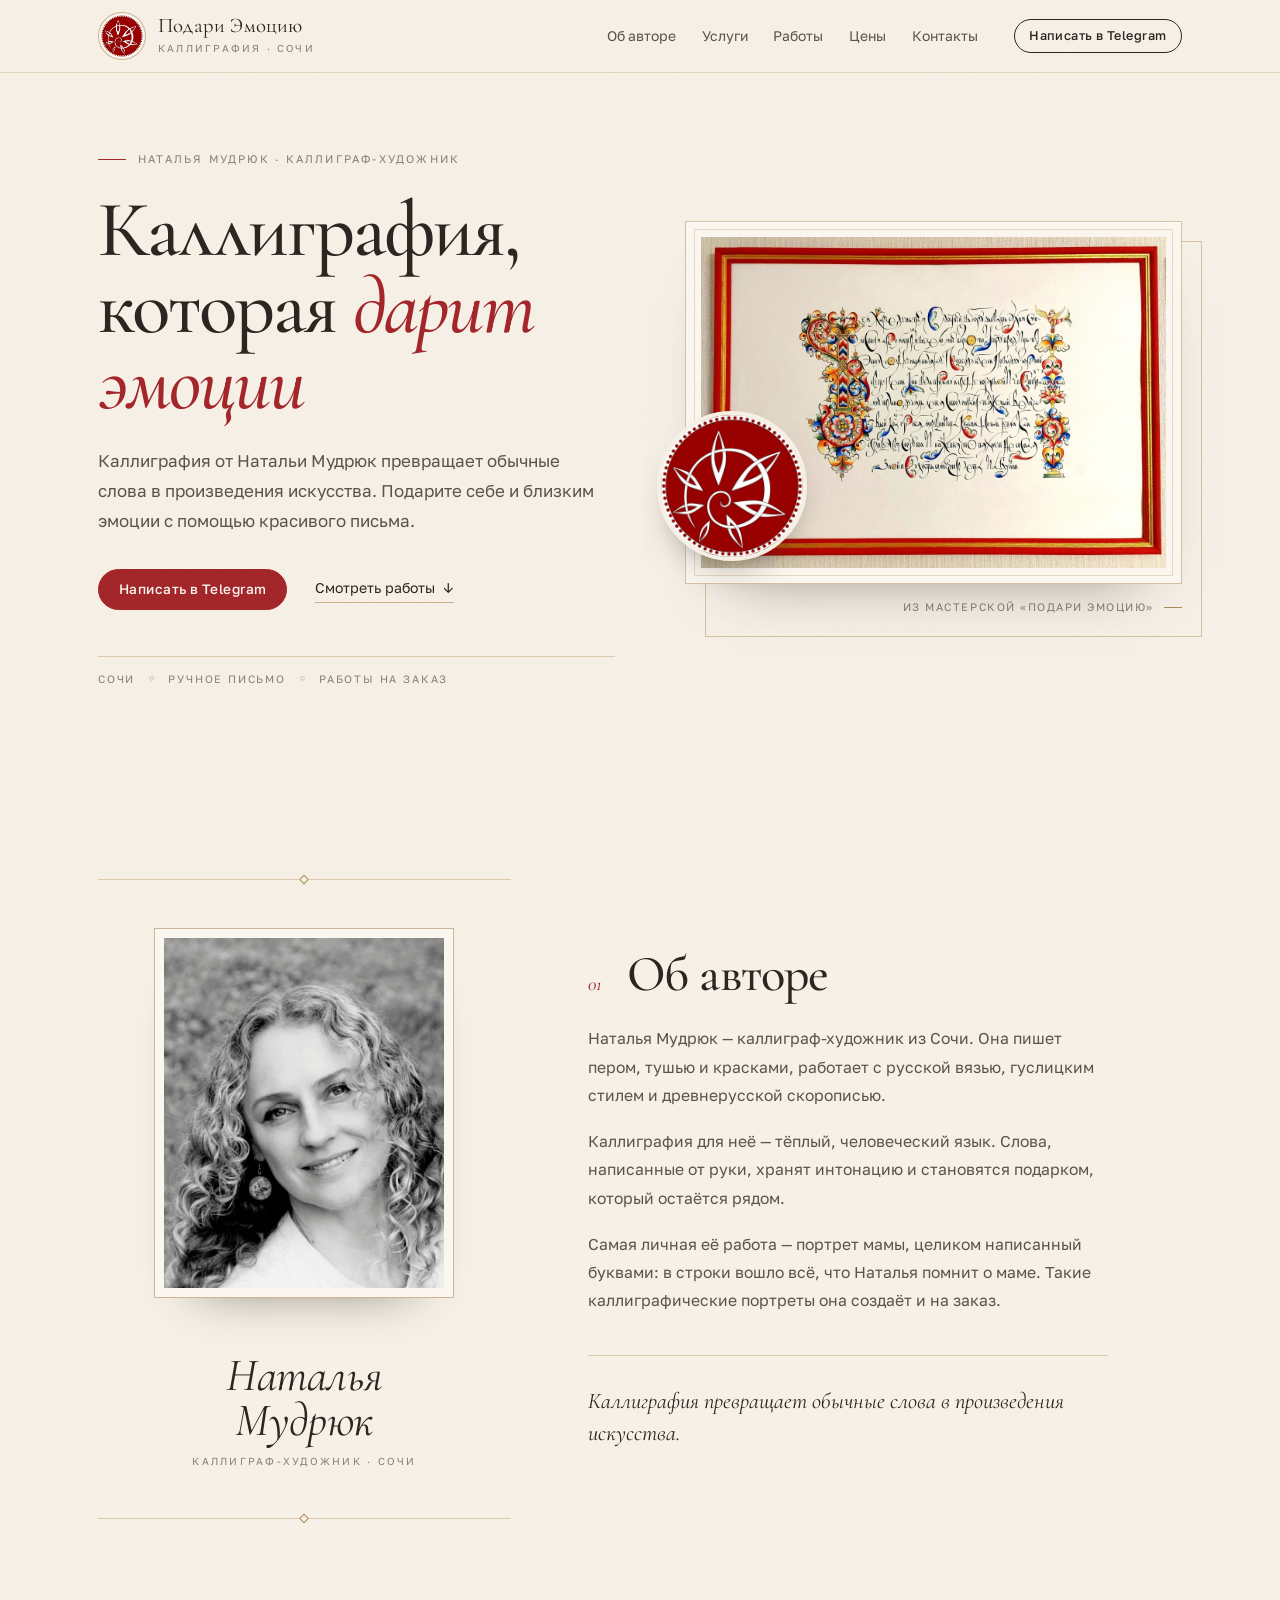
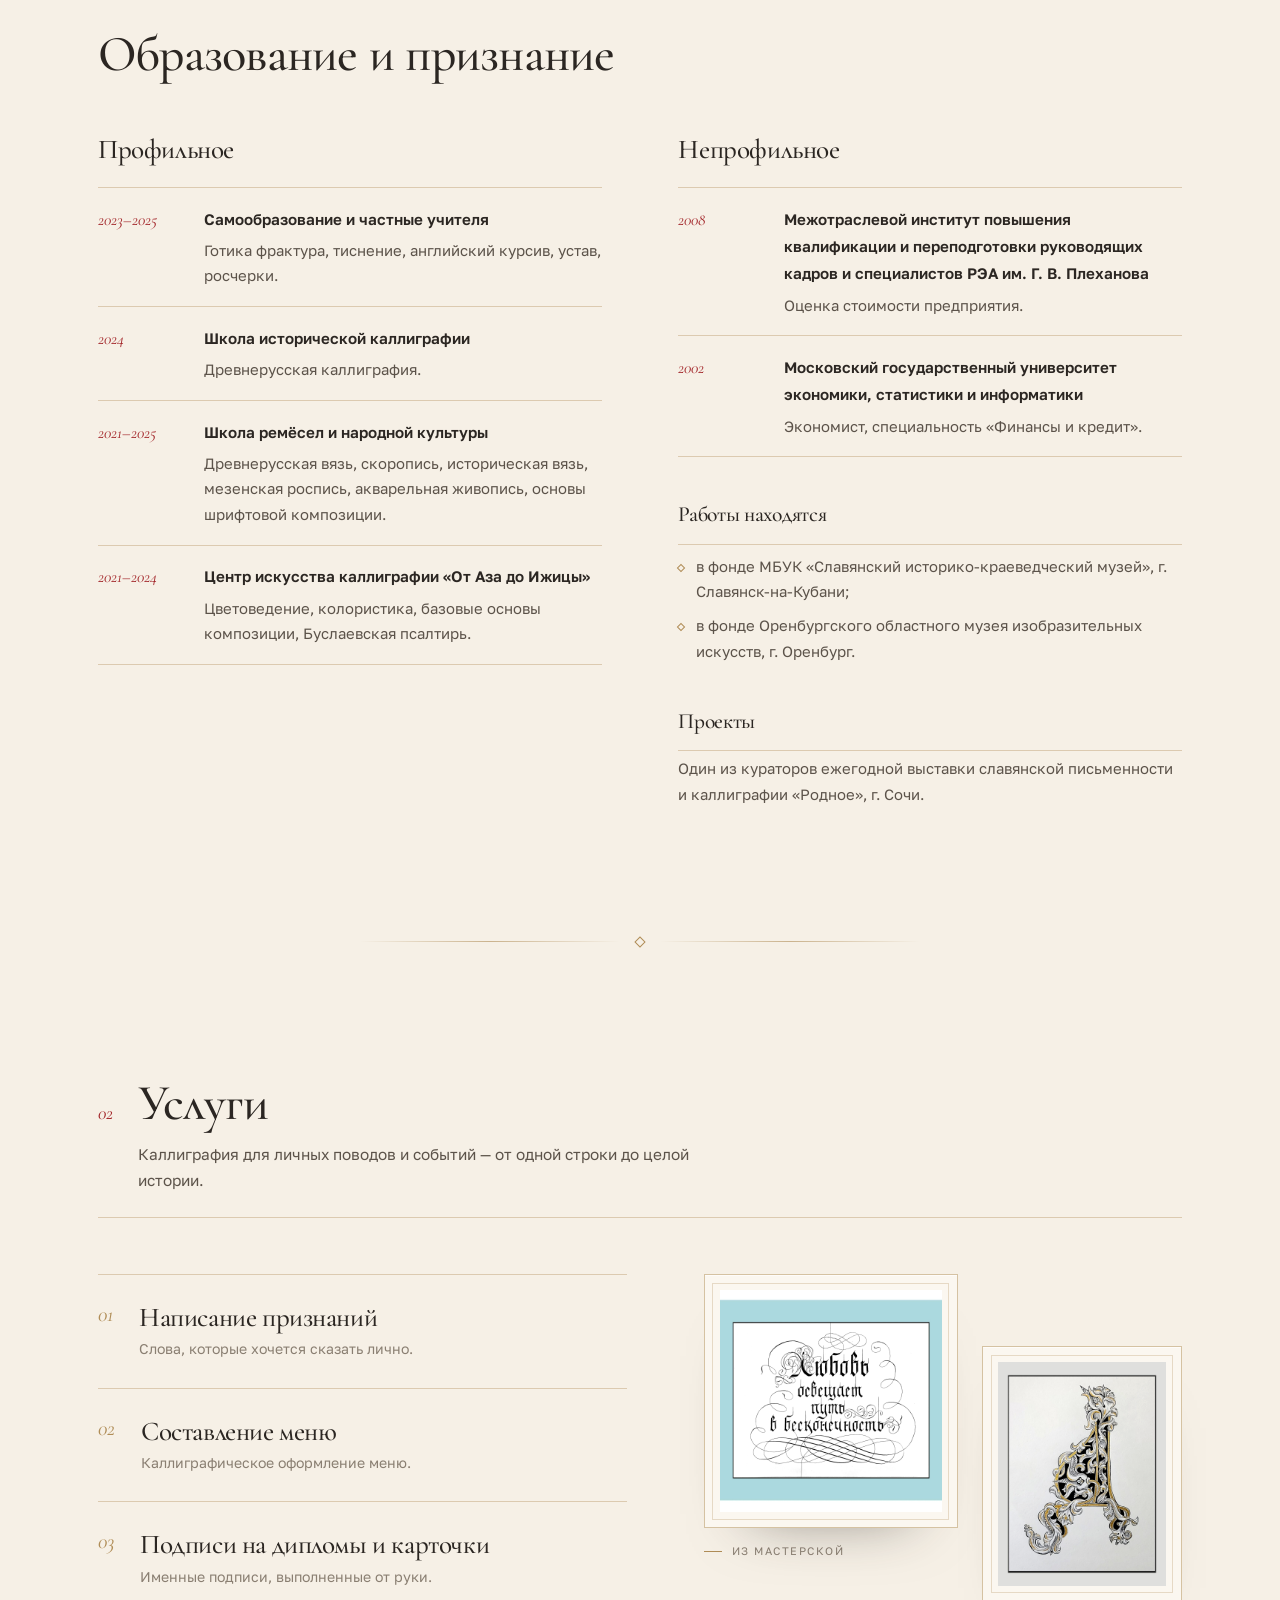
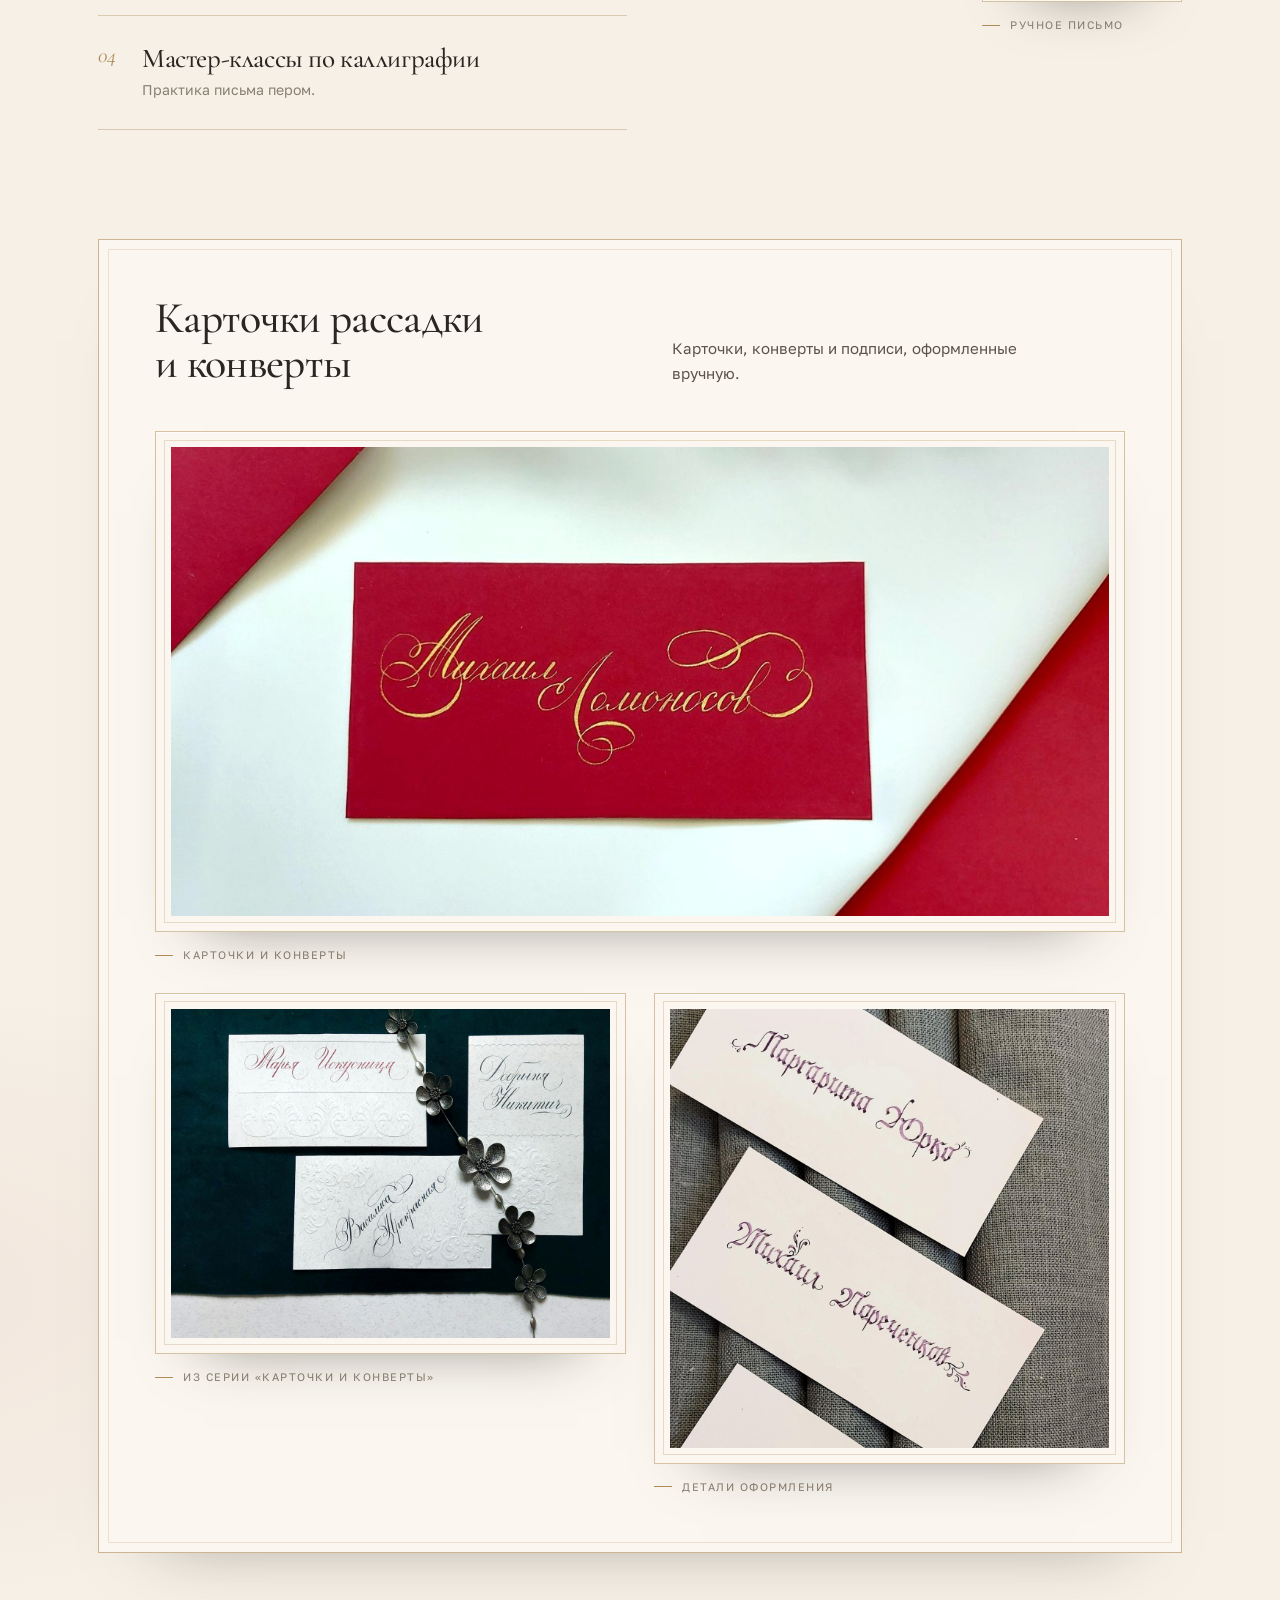
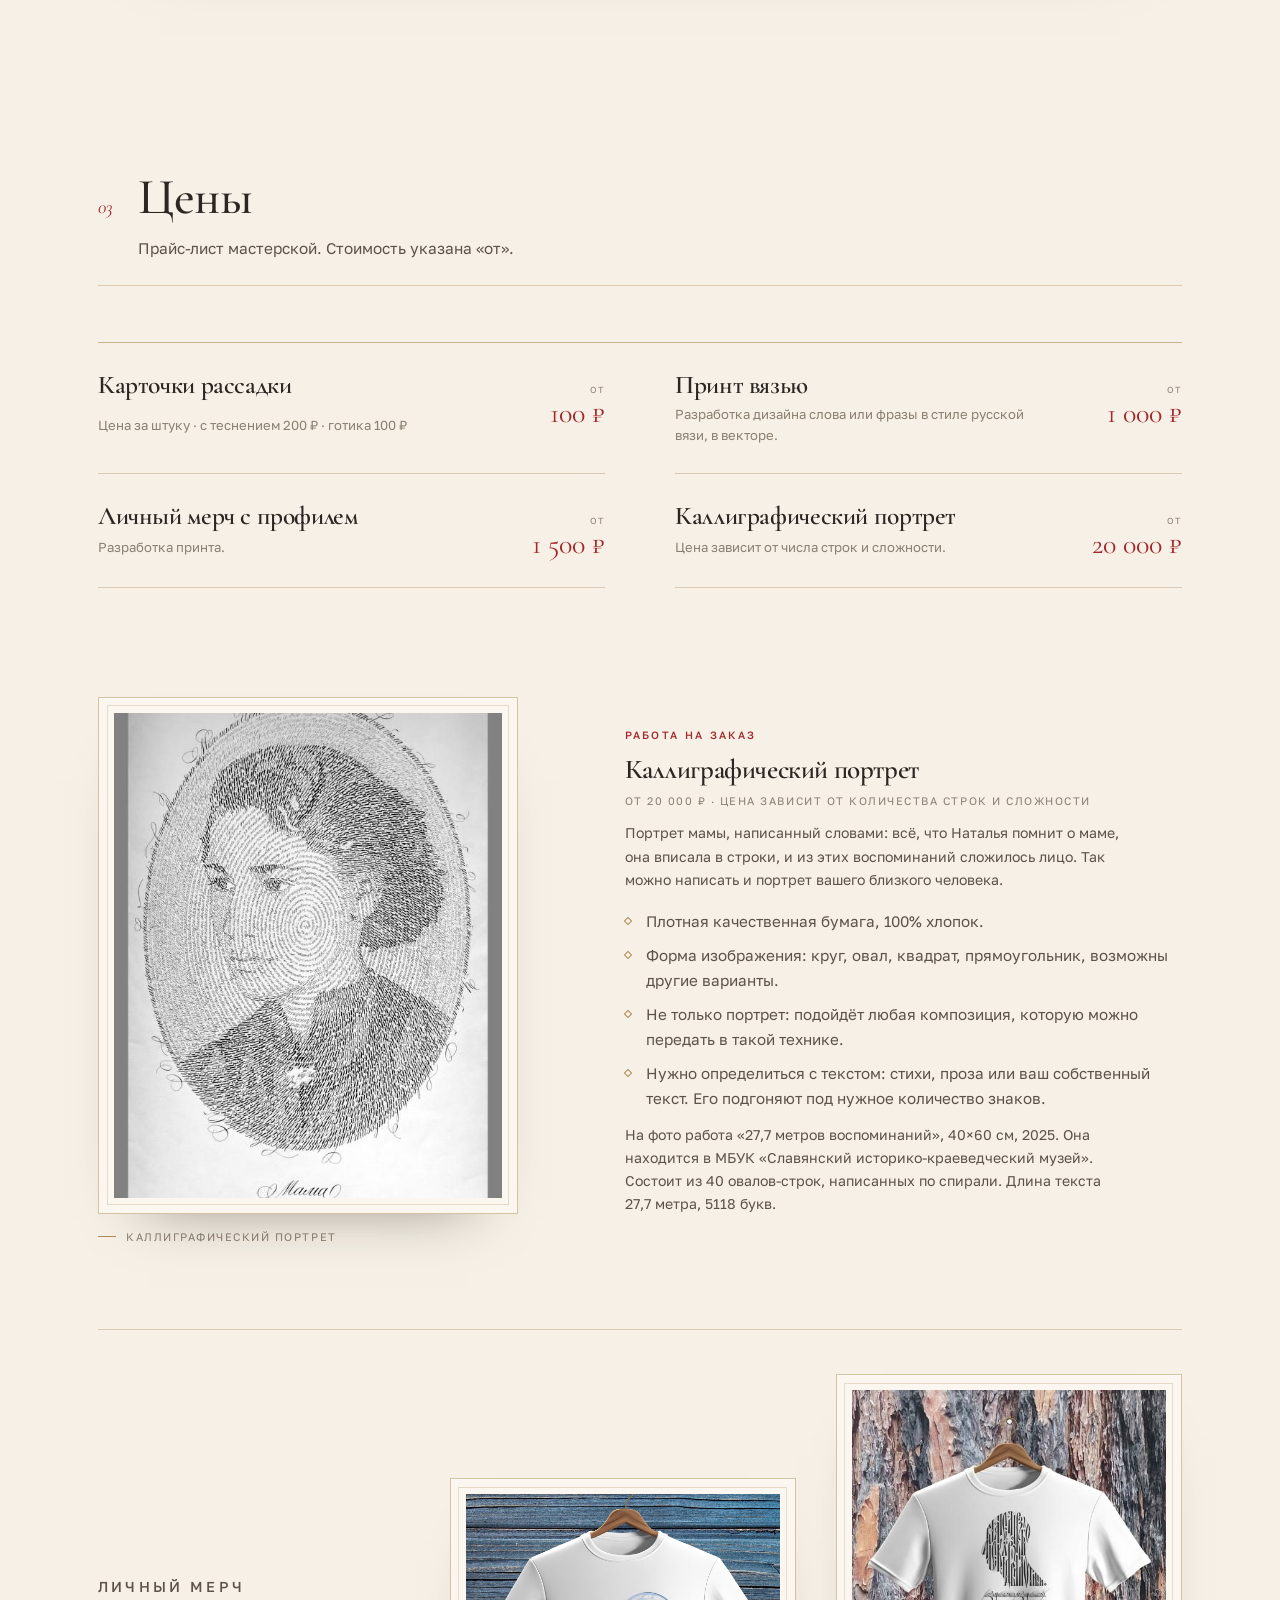
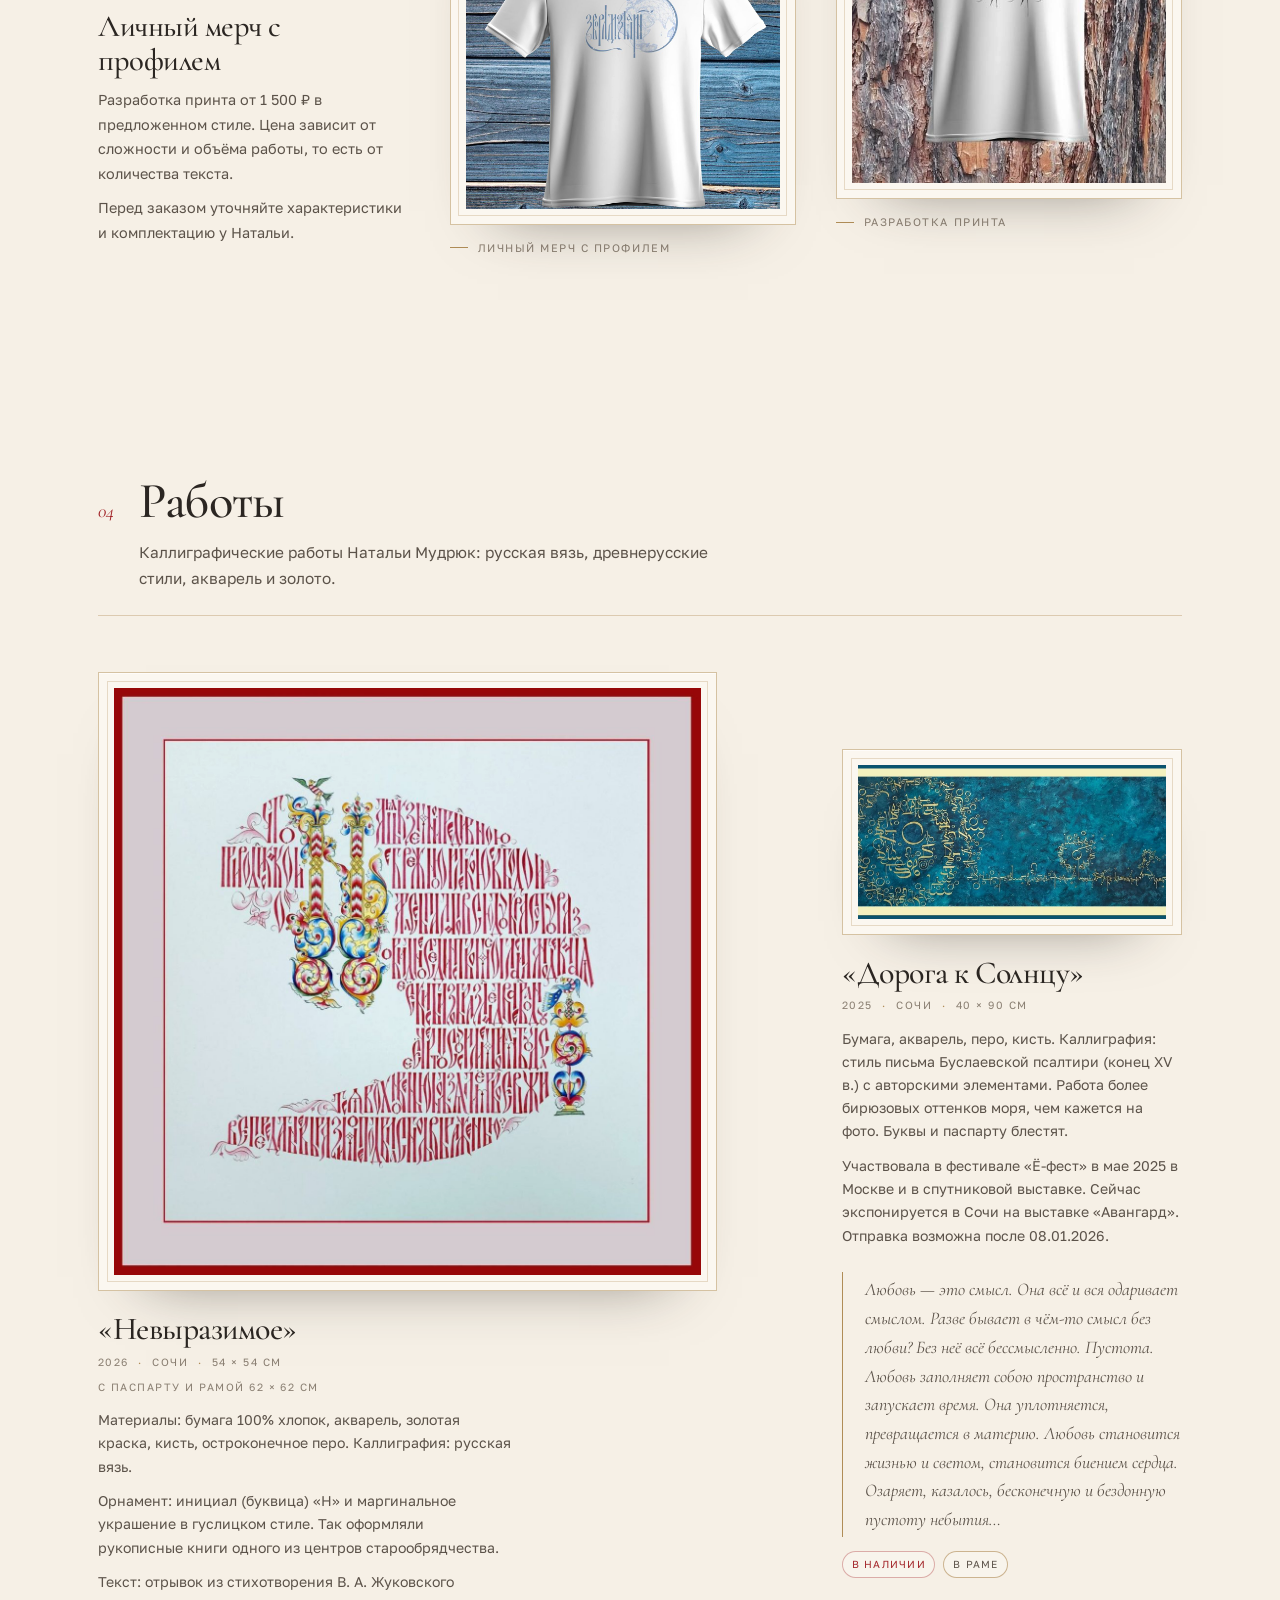
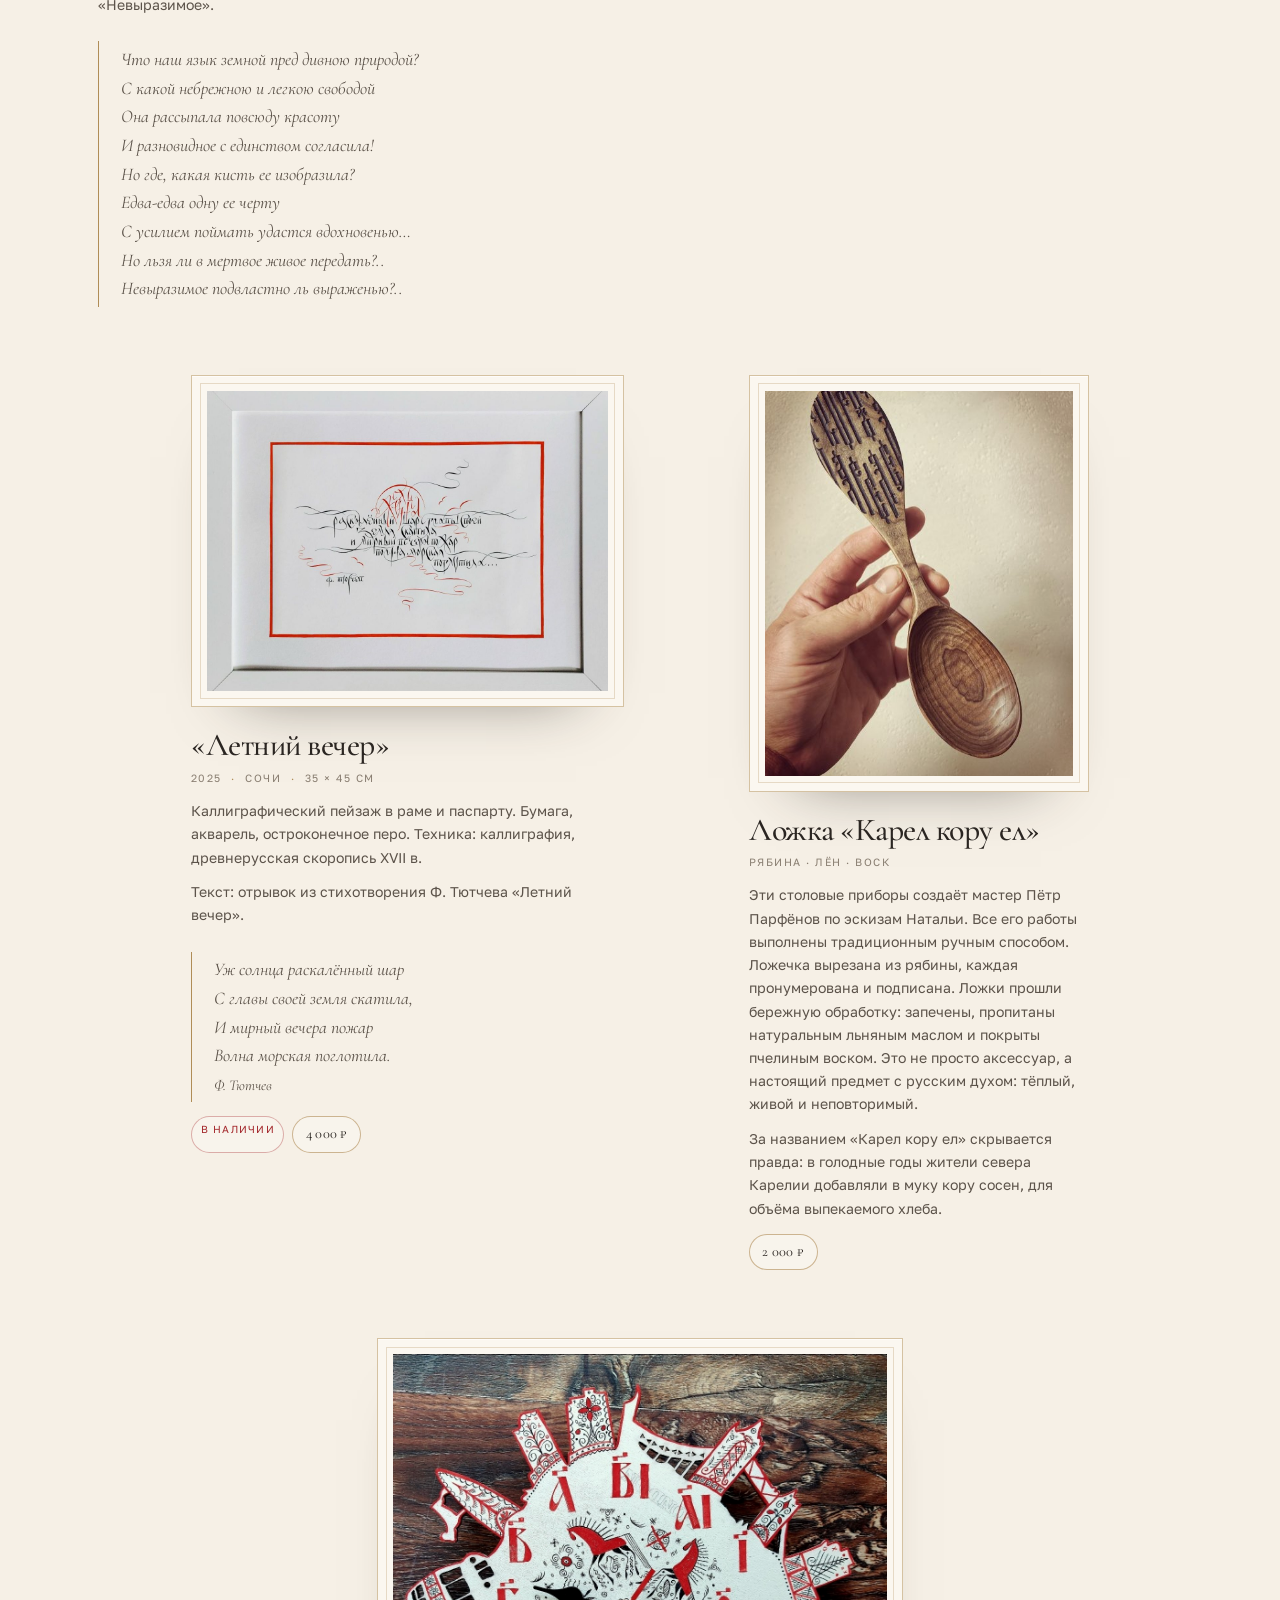
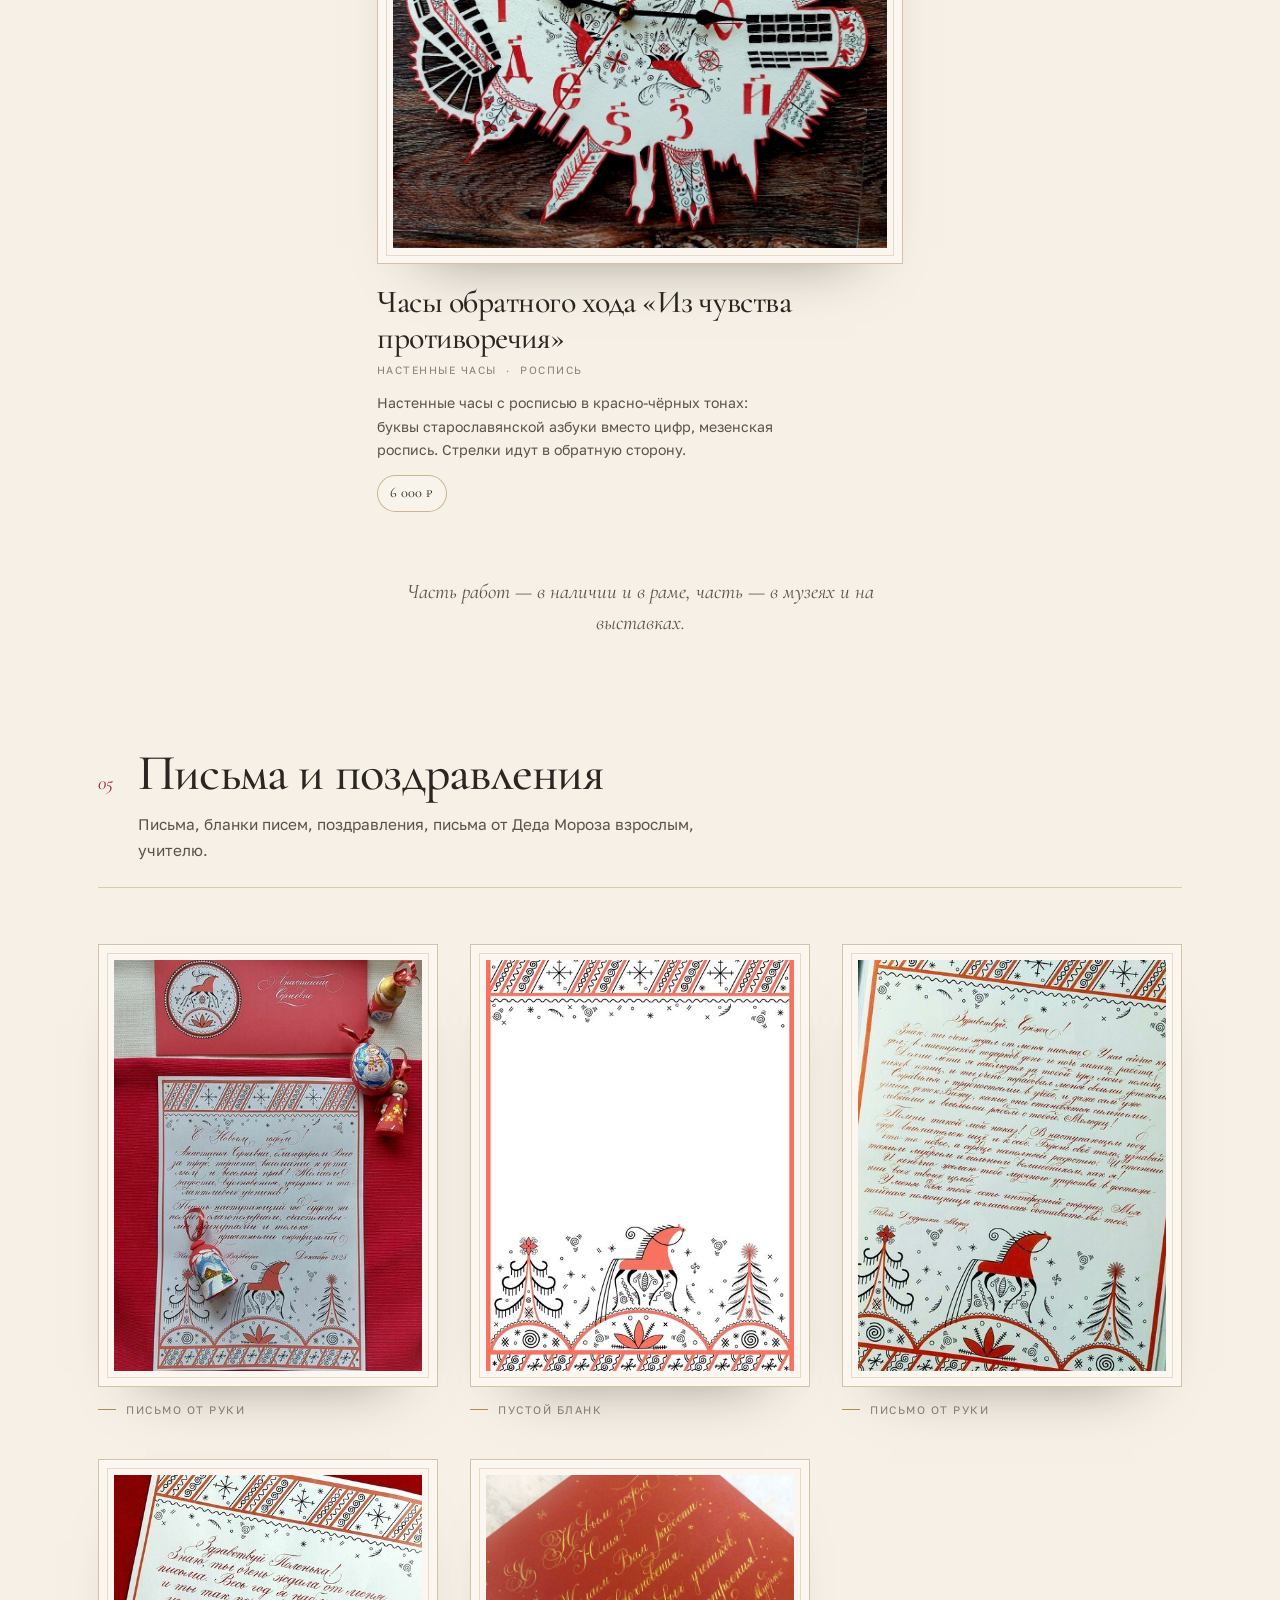
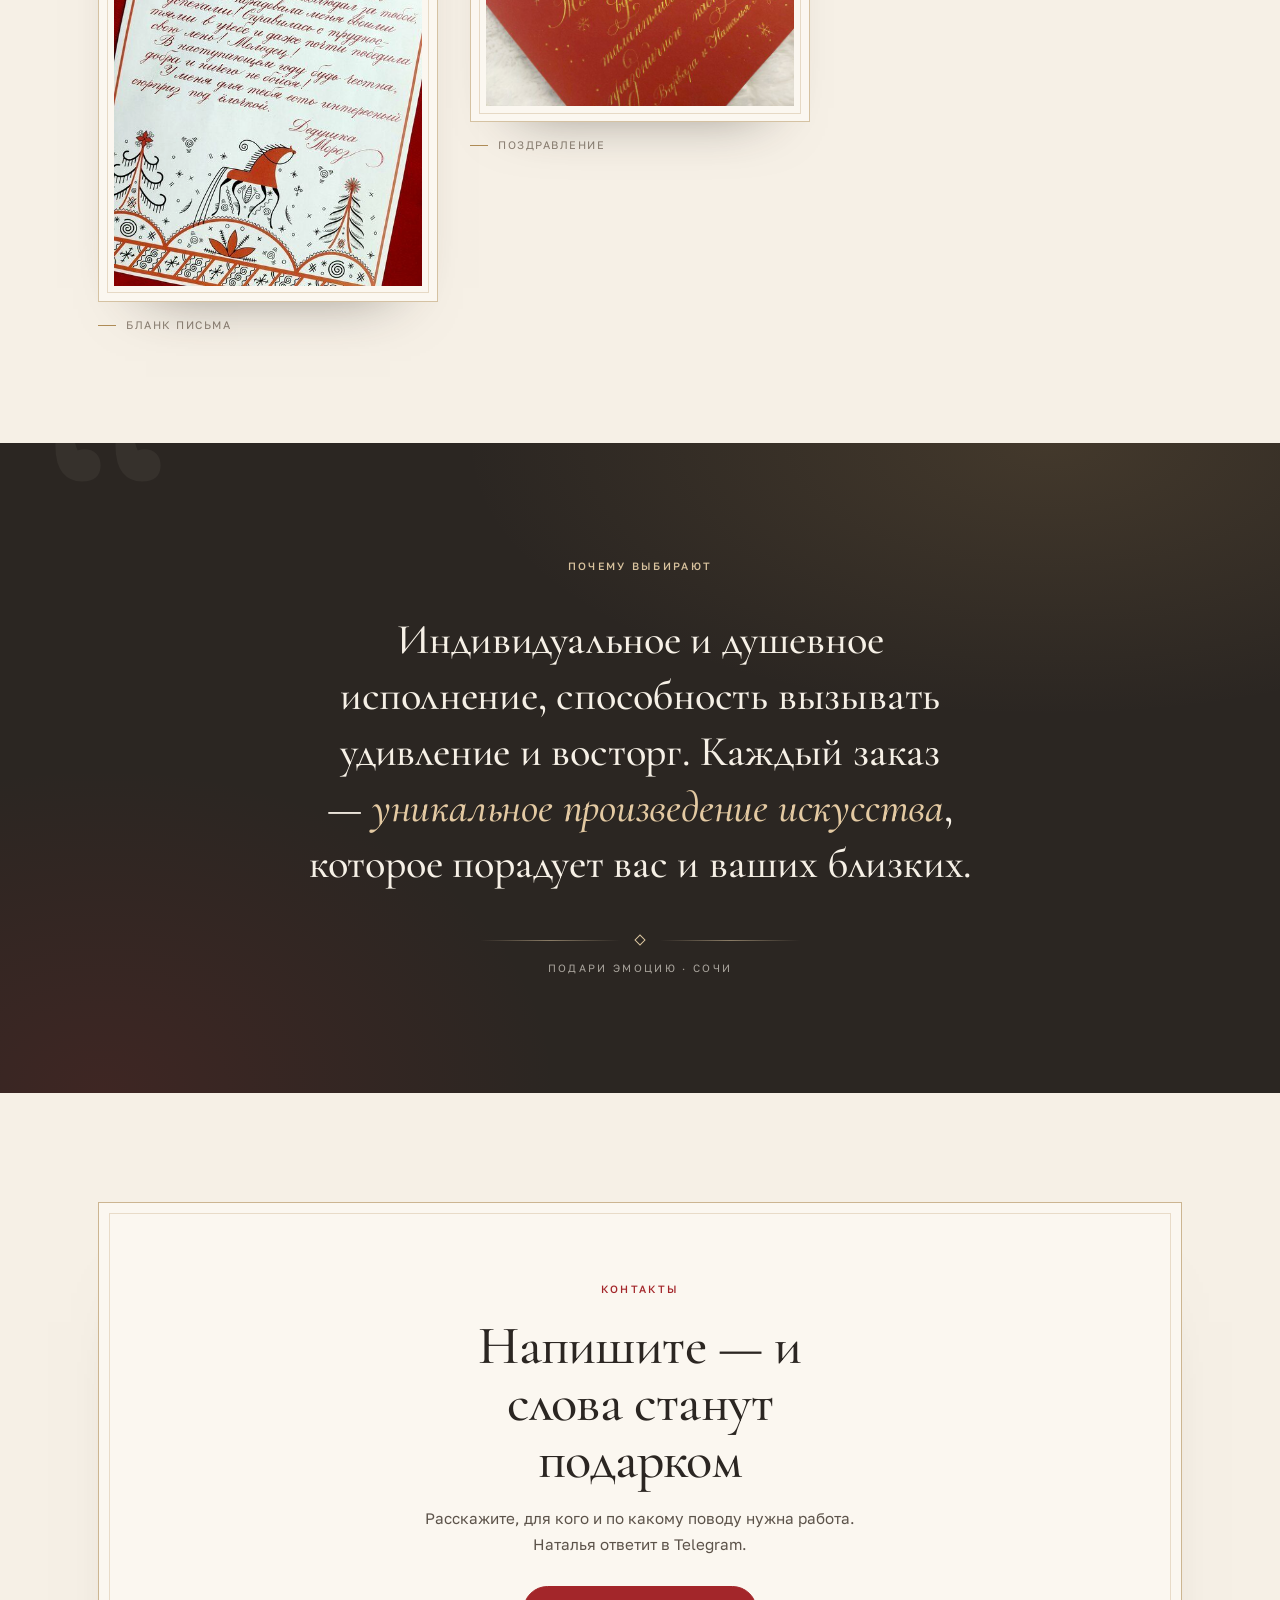
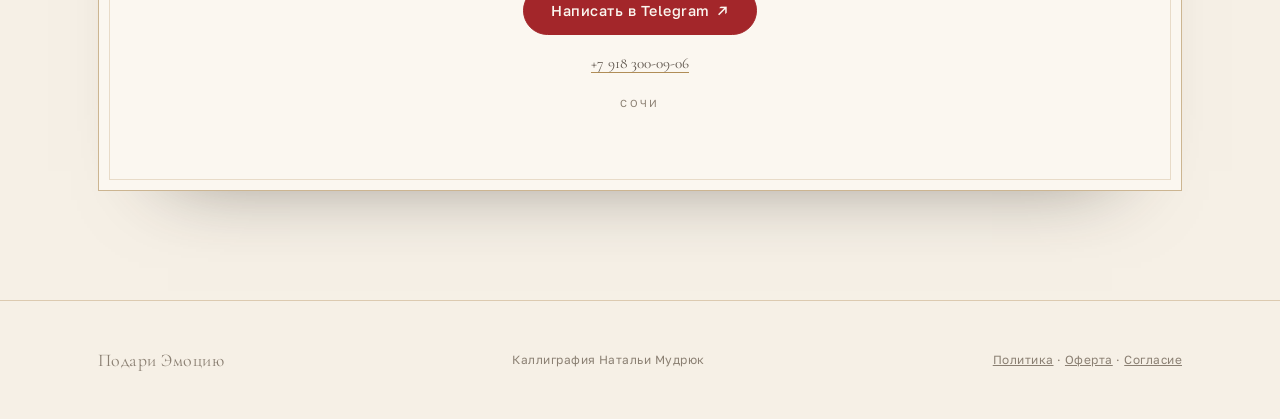
==== commit 8b849a8a: "[agent] preview: часы в Работах (правка SourceCraft)" ====
--- a/preview-natalia-k7x2/index.html
+++ b/preview-natalia-k7x2/index.html
@@ -369,6 +369,18 @@
               <p class="tags"><span class="tag tag--price">2 000 ₽</span></p>
             </figcaption>
           </figure>
+
+          <figure class="work work--5">
+            <div class="frame frame--square">
+              <img src="img/p22.jpg" alt="Часы обратного хода «Из чувства противоречия» — настенные часы с росписью в красно-чёрных тонах" width="1080" height="1080" loading="lazy">
+            </div>
+            <figcaption>
+              <h3>Часы обратного хода «Из чувства противоречия»</h3>
+              <p class="work__meta"><span>Настенные часы</span><span>Роспись</span></p>
+              <p class="work__desc">Настенные часы с росписью в красно-чёрных тонах: буквы старославянской азбуки вместо цифр, мезенская роспись. Стрелки идут в обратную сторону.</p>
+              <p class="tags"><span class="tag tag--price">6 000 ₽</span></p>
+            </figcaption>
+          </figure>
         </div>
 
         <p class="works__note">Часть работ — в наличии и в раме, часть — в музеях и на выставках.</p>
--- a/preview-natalia-k7x2/style.css
+++ b/preview-natalia-k7x2/style.css
@@ -727,6 +727,7 @@
 .work--2 { grid-column: 9 / span 4; margin-top: clamp(24px, 6vw, 80px); }
 .work--3 { grid-column: 2 / span 5; }
 .work--4 { grid-column: 8 / span 4; }
+.work--5 { grid-column: 4 / span 6; }
 
 .work h3 {
   margin-top: 20px;
@@ -1007,6 +1008,23 @@
   .hero__inner { grid-template-columns: minmax(0, 1fr) minmax(0, 0.92fr); gap: 32px; }
   .hero h1 { font-size: clamp(2.5rem, 5.6vw, 4.4rem); }
   .works { gap: 40px 20px; }
+}
+
+@media (max-width: 1000px) {
+  .works {
+    grid-template-columns: 1fr;
+    gap: 44px;
+  }
+  .work--1,
+  .work--2,
+  .work--3,
+  .work--4,
+  .work--5 {
+    grid-column: 1 / -1;
+    margin-top: 0;
+    max-width: 600px;
+    margin-inline: auto;
+  }
 }
 
 @media (max-width: 900px) {
@@ -1063,7 +1081,8 @@
   .work--1,
   .work--2,
   .work--3,
-  .work--4 {
+  .work--4,
+  .work--5 {
     grid-column: 1 / -1;
     margin-top: 0;
     max-width: 600px;
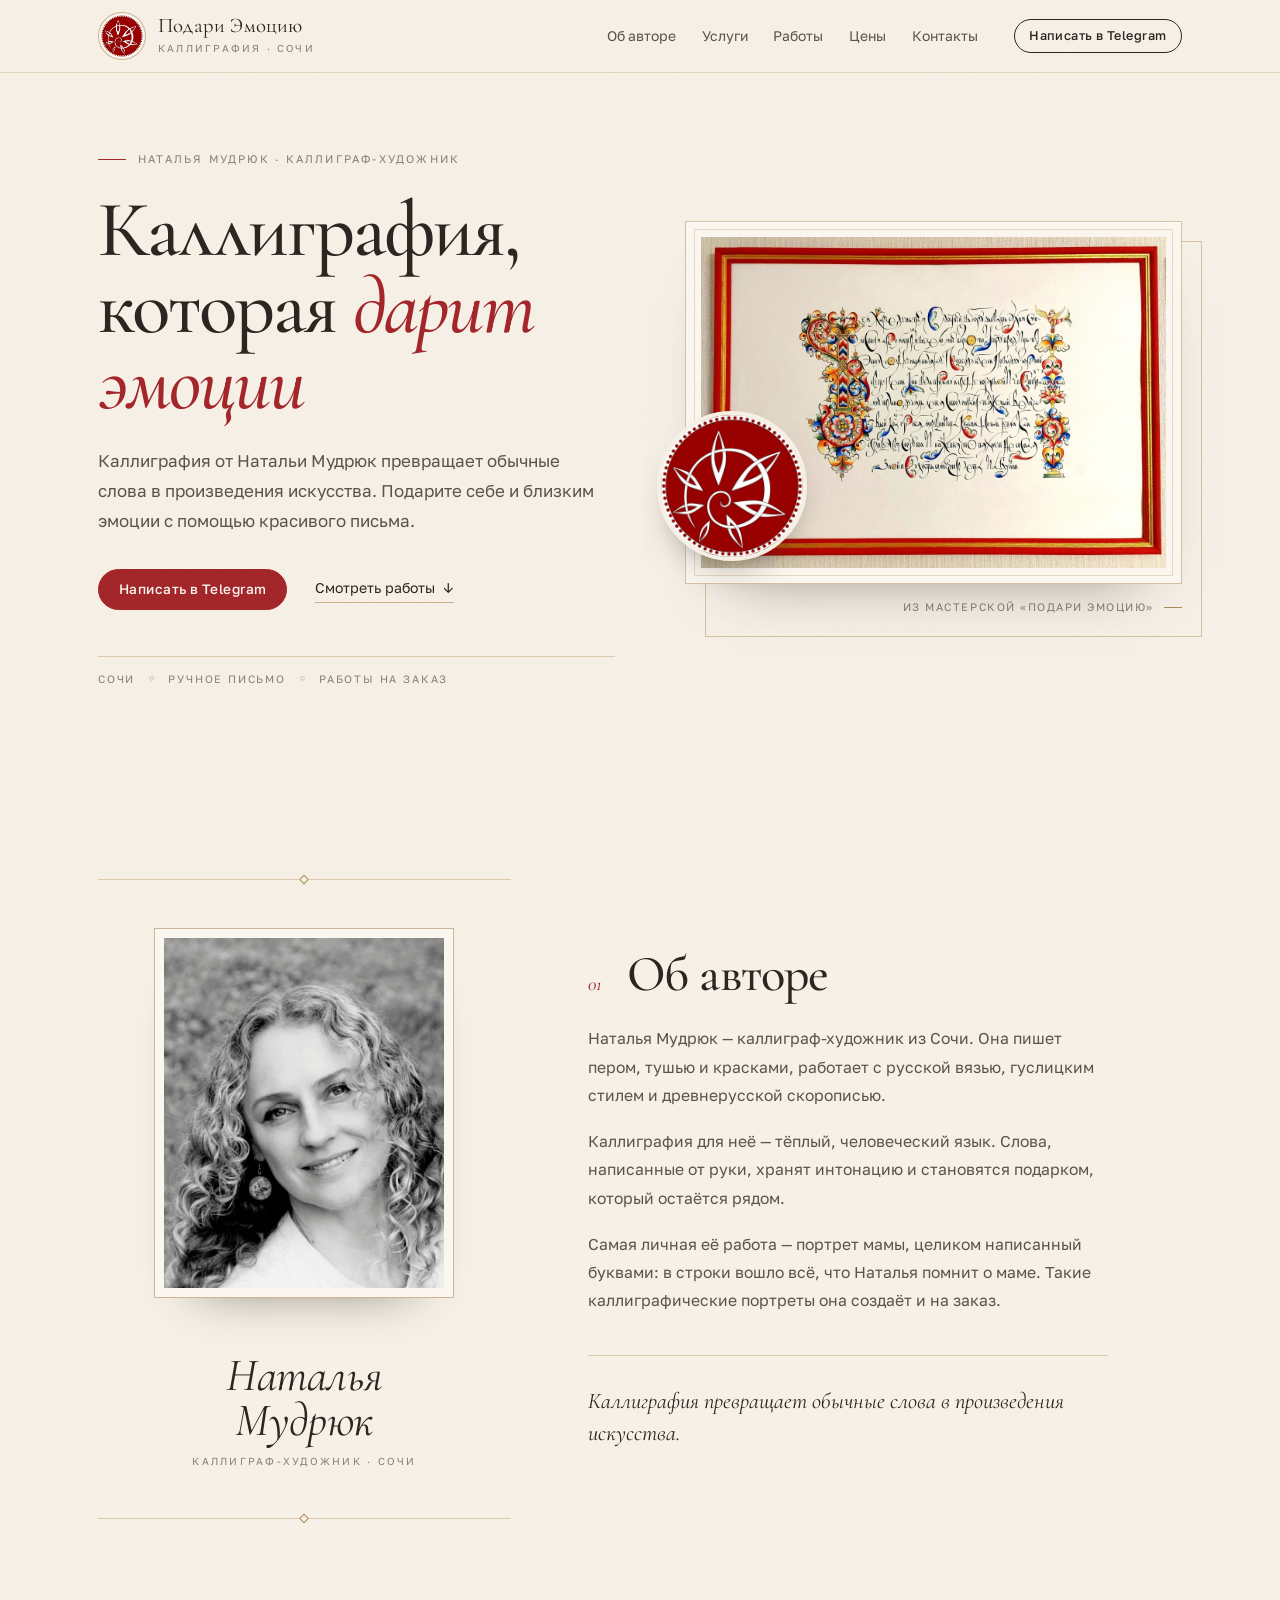
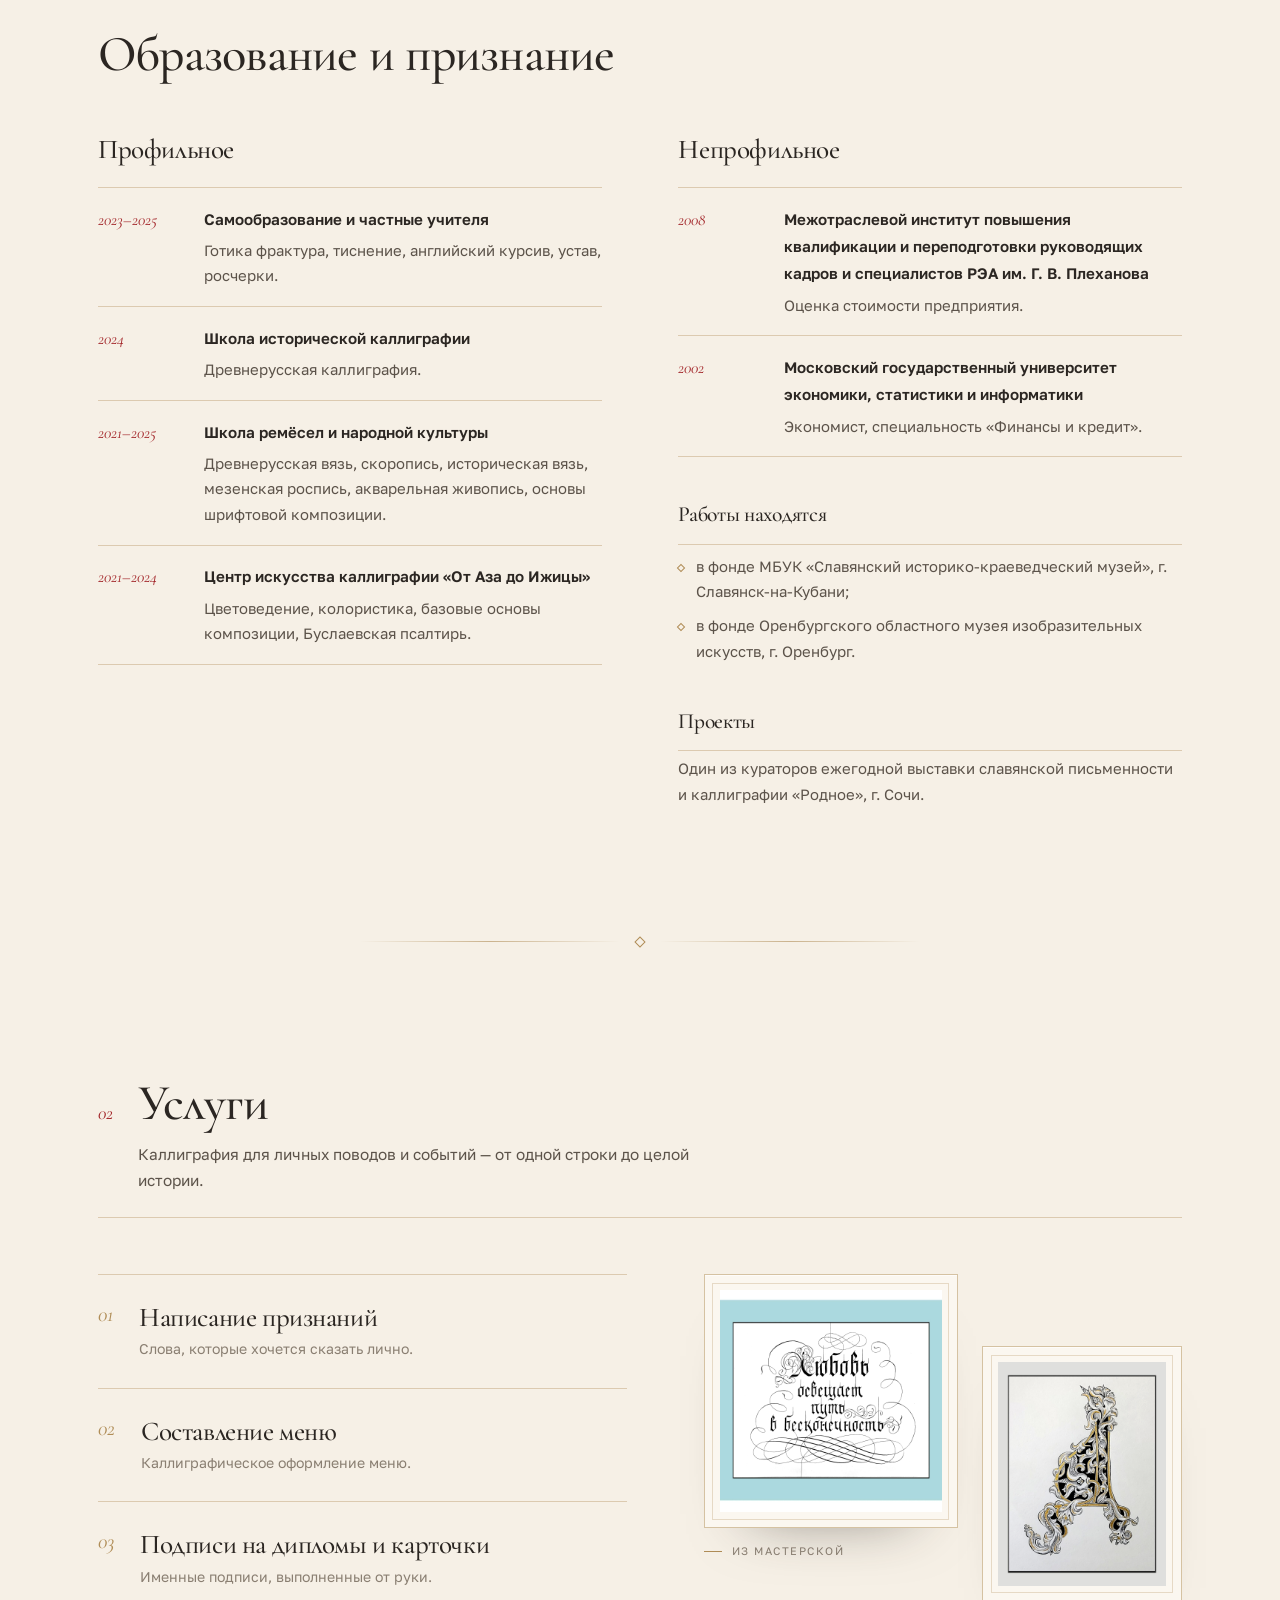
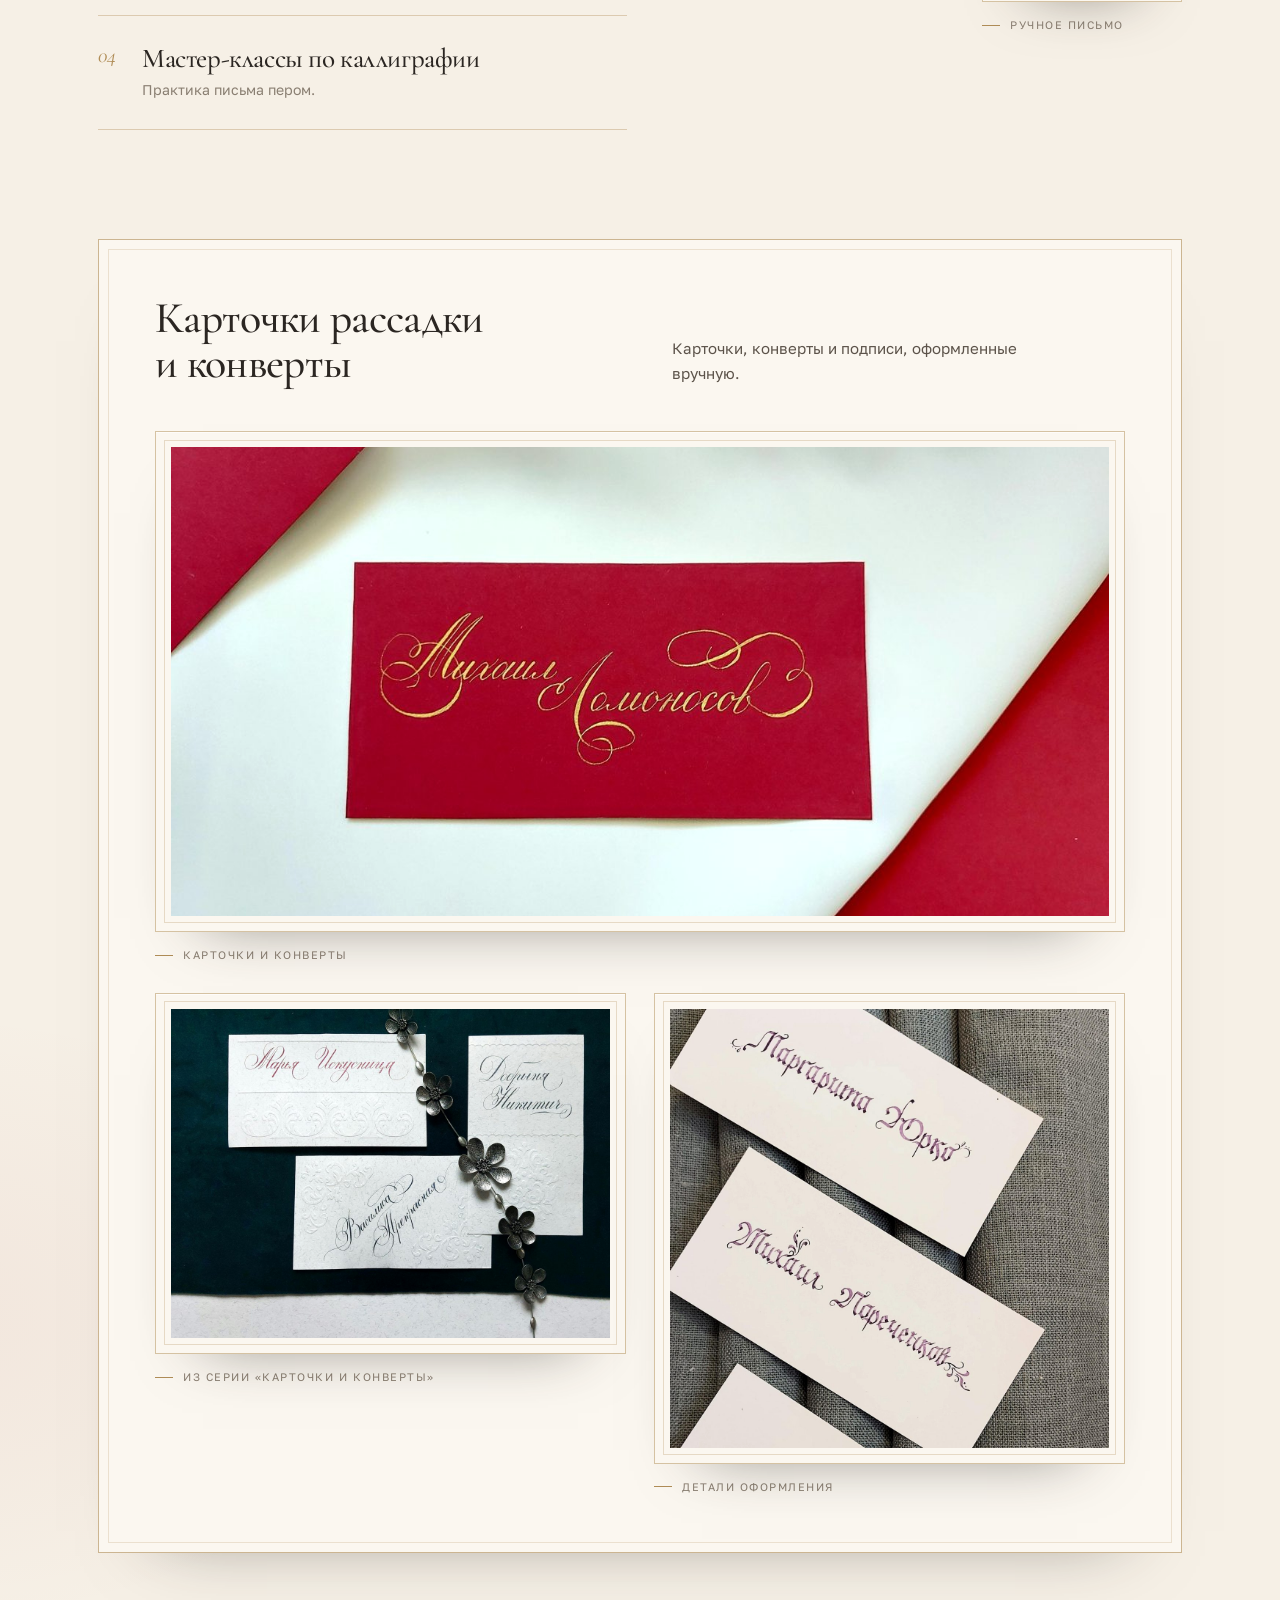
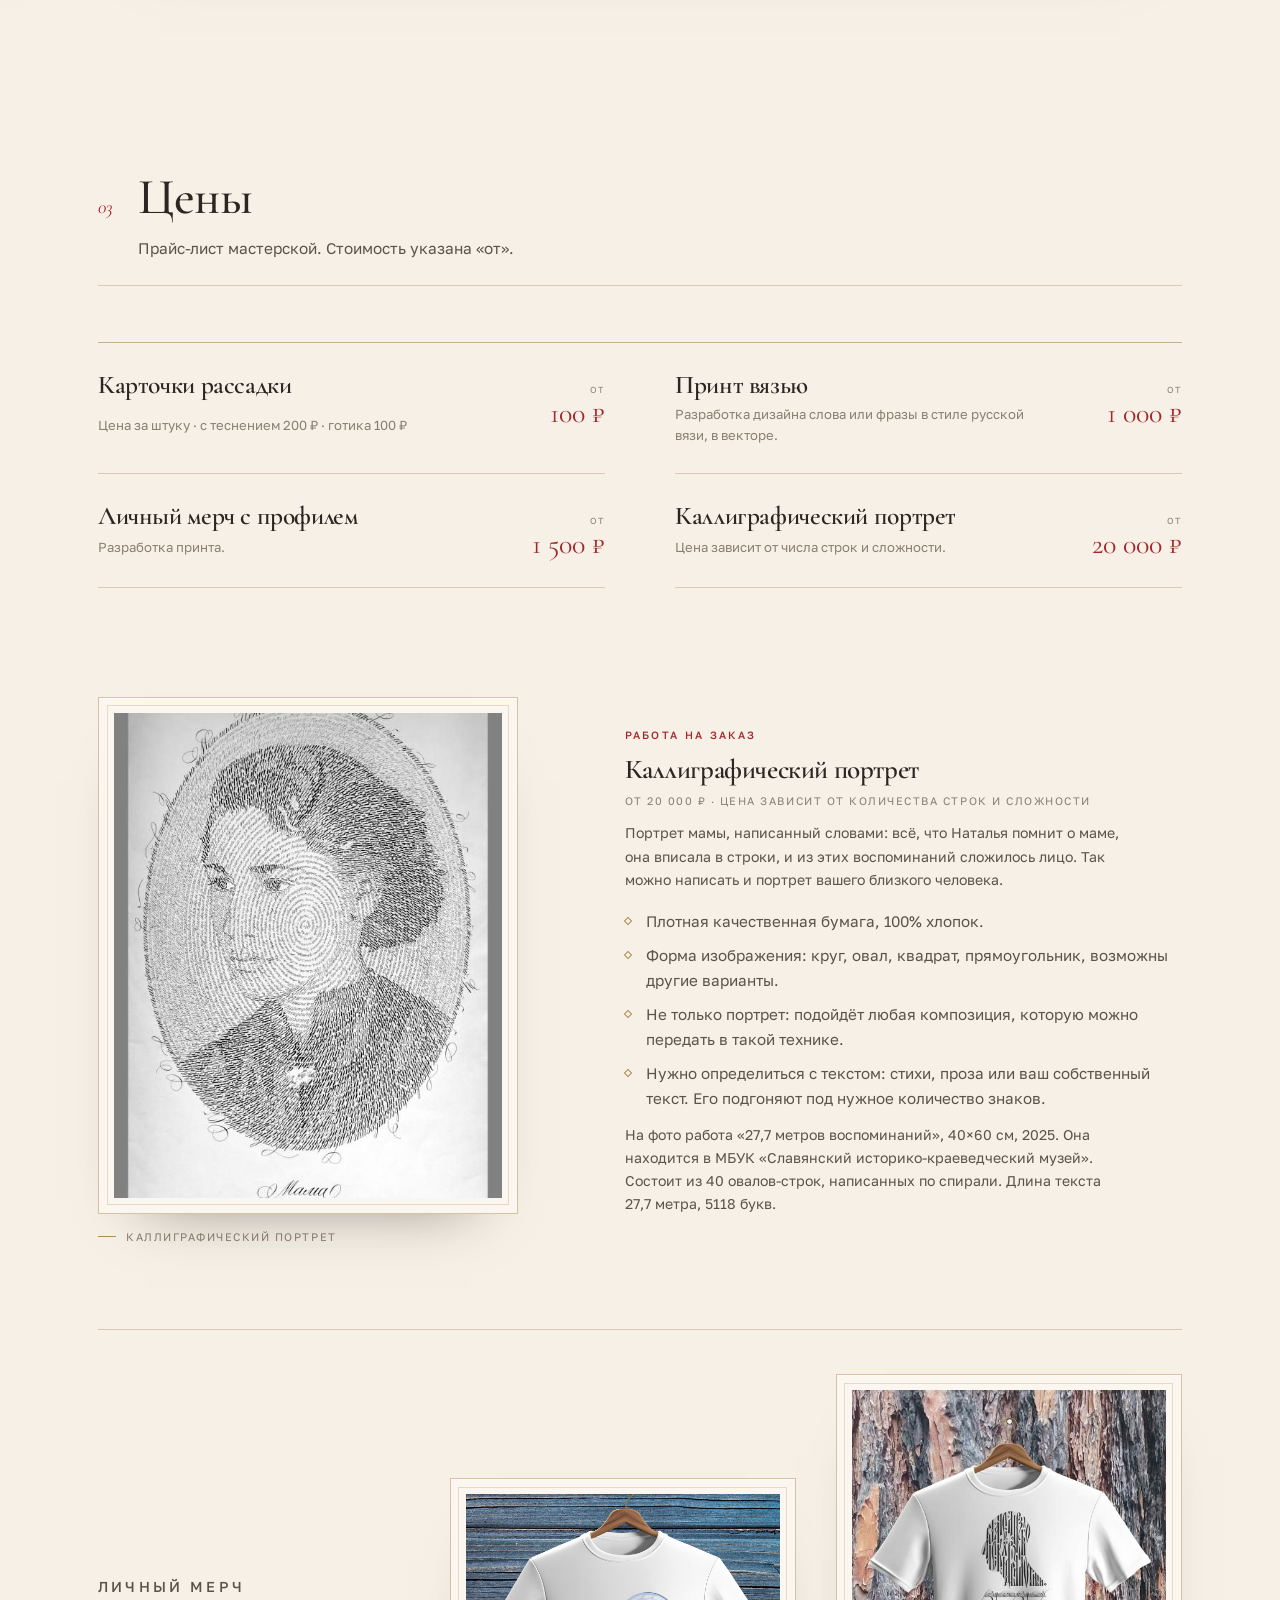
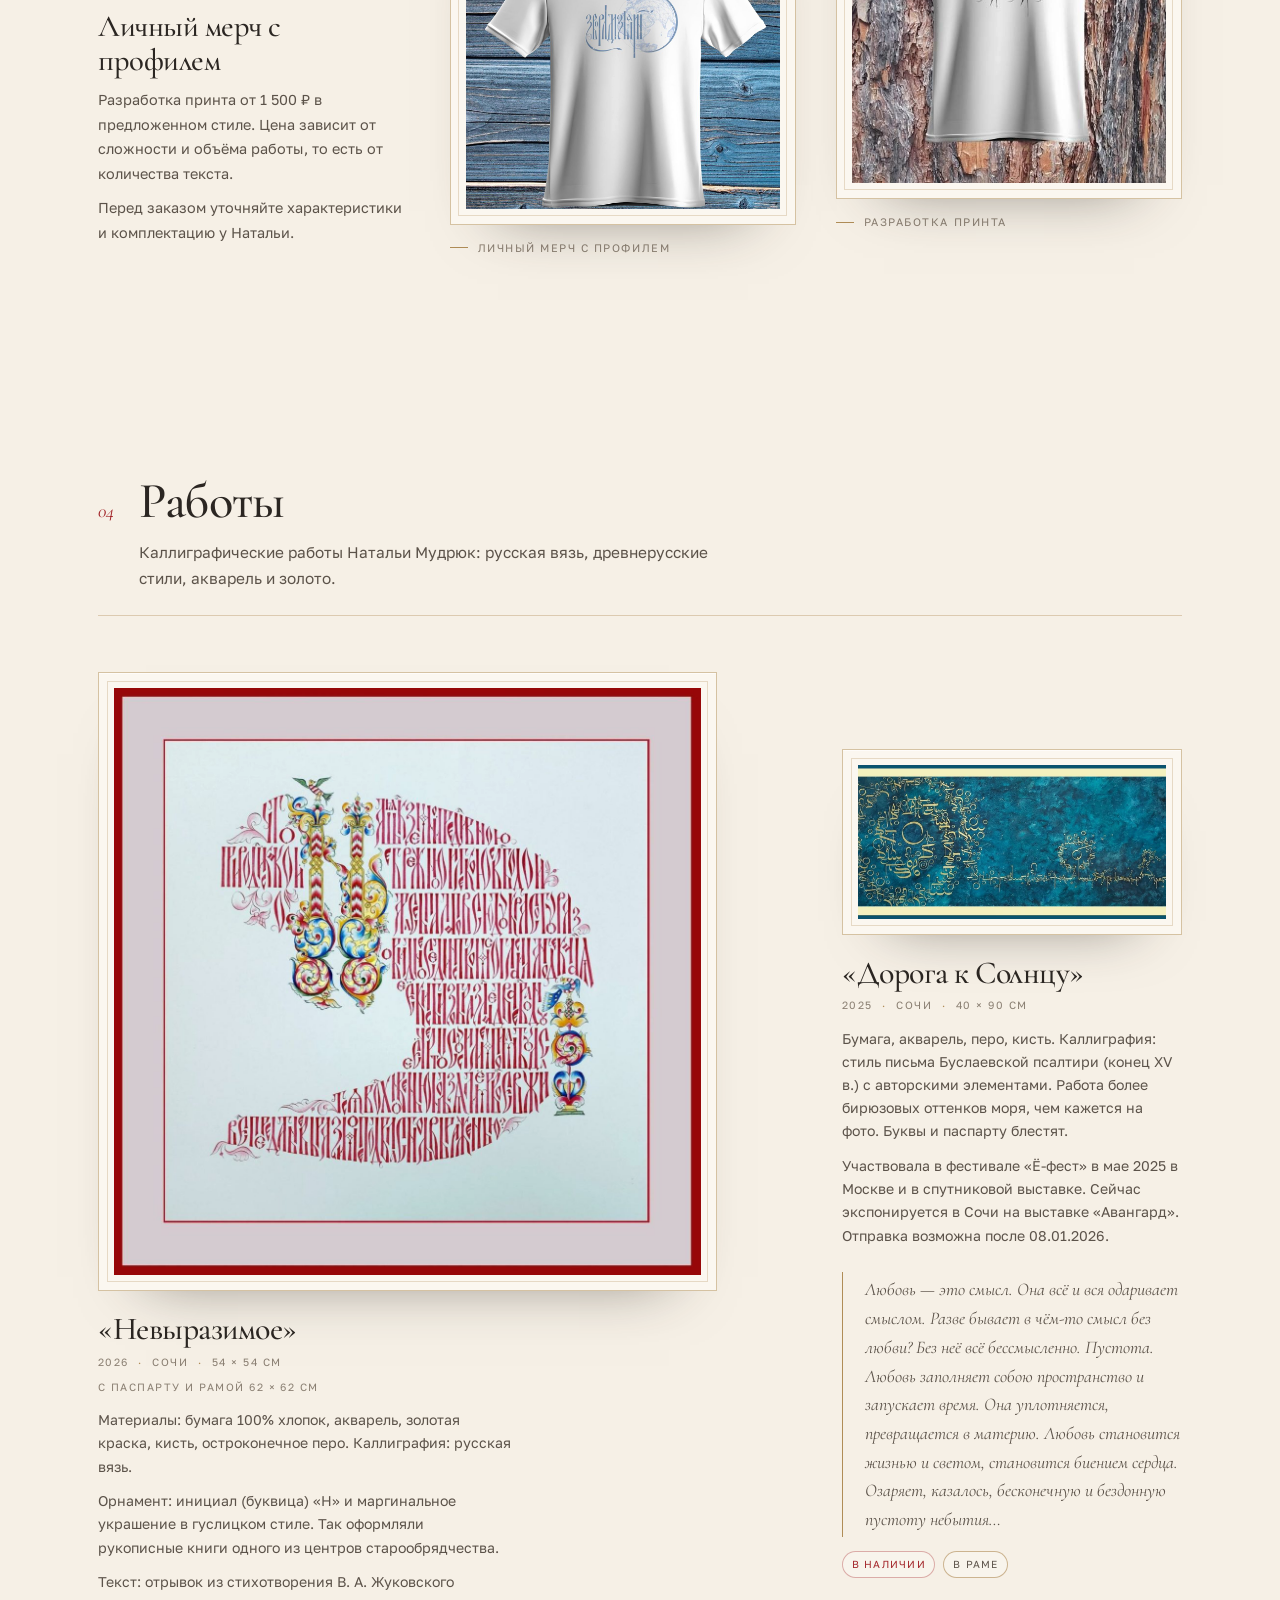
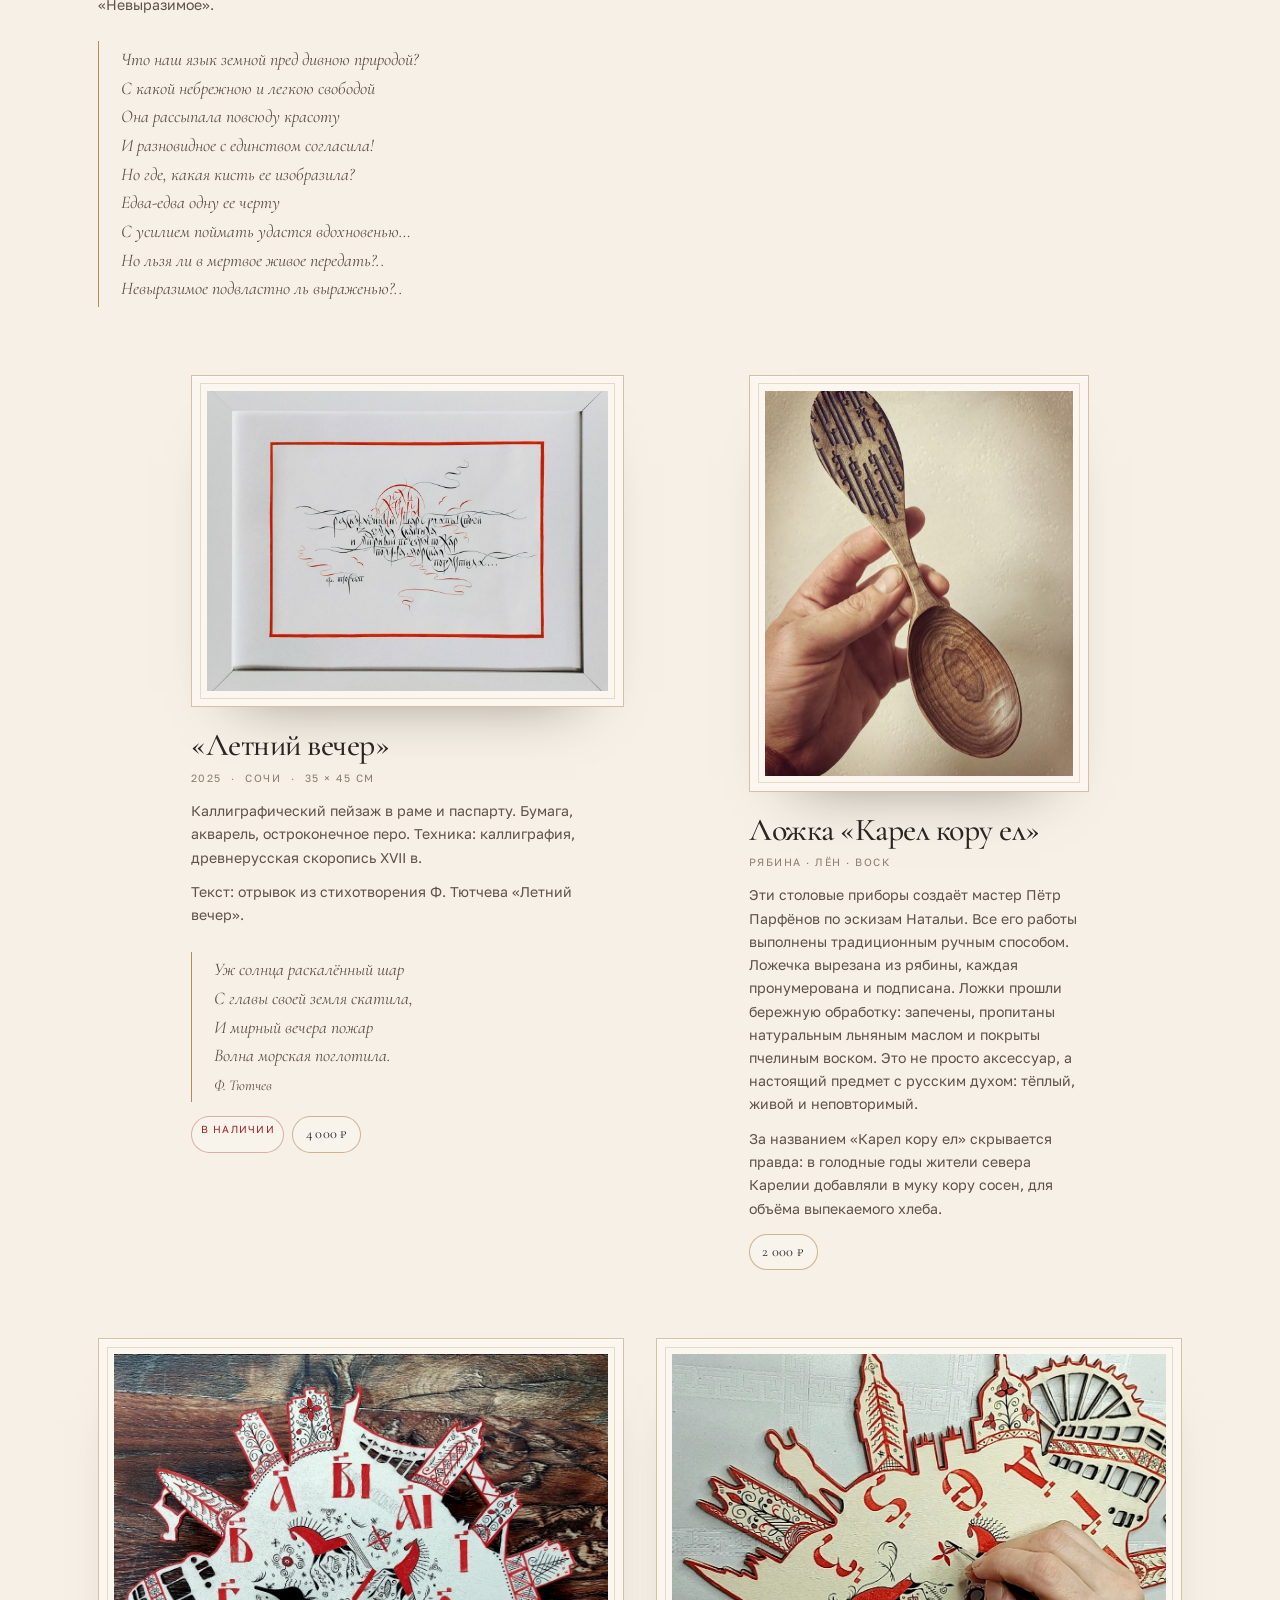
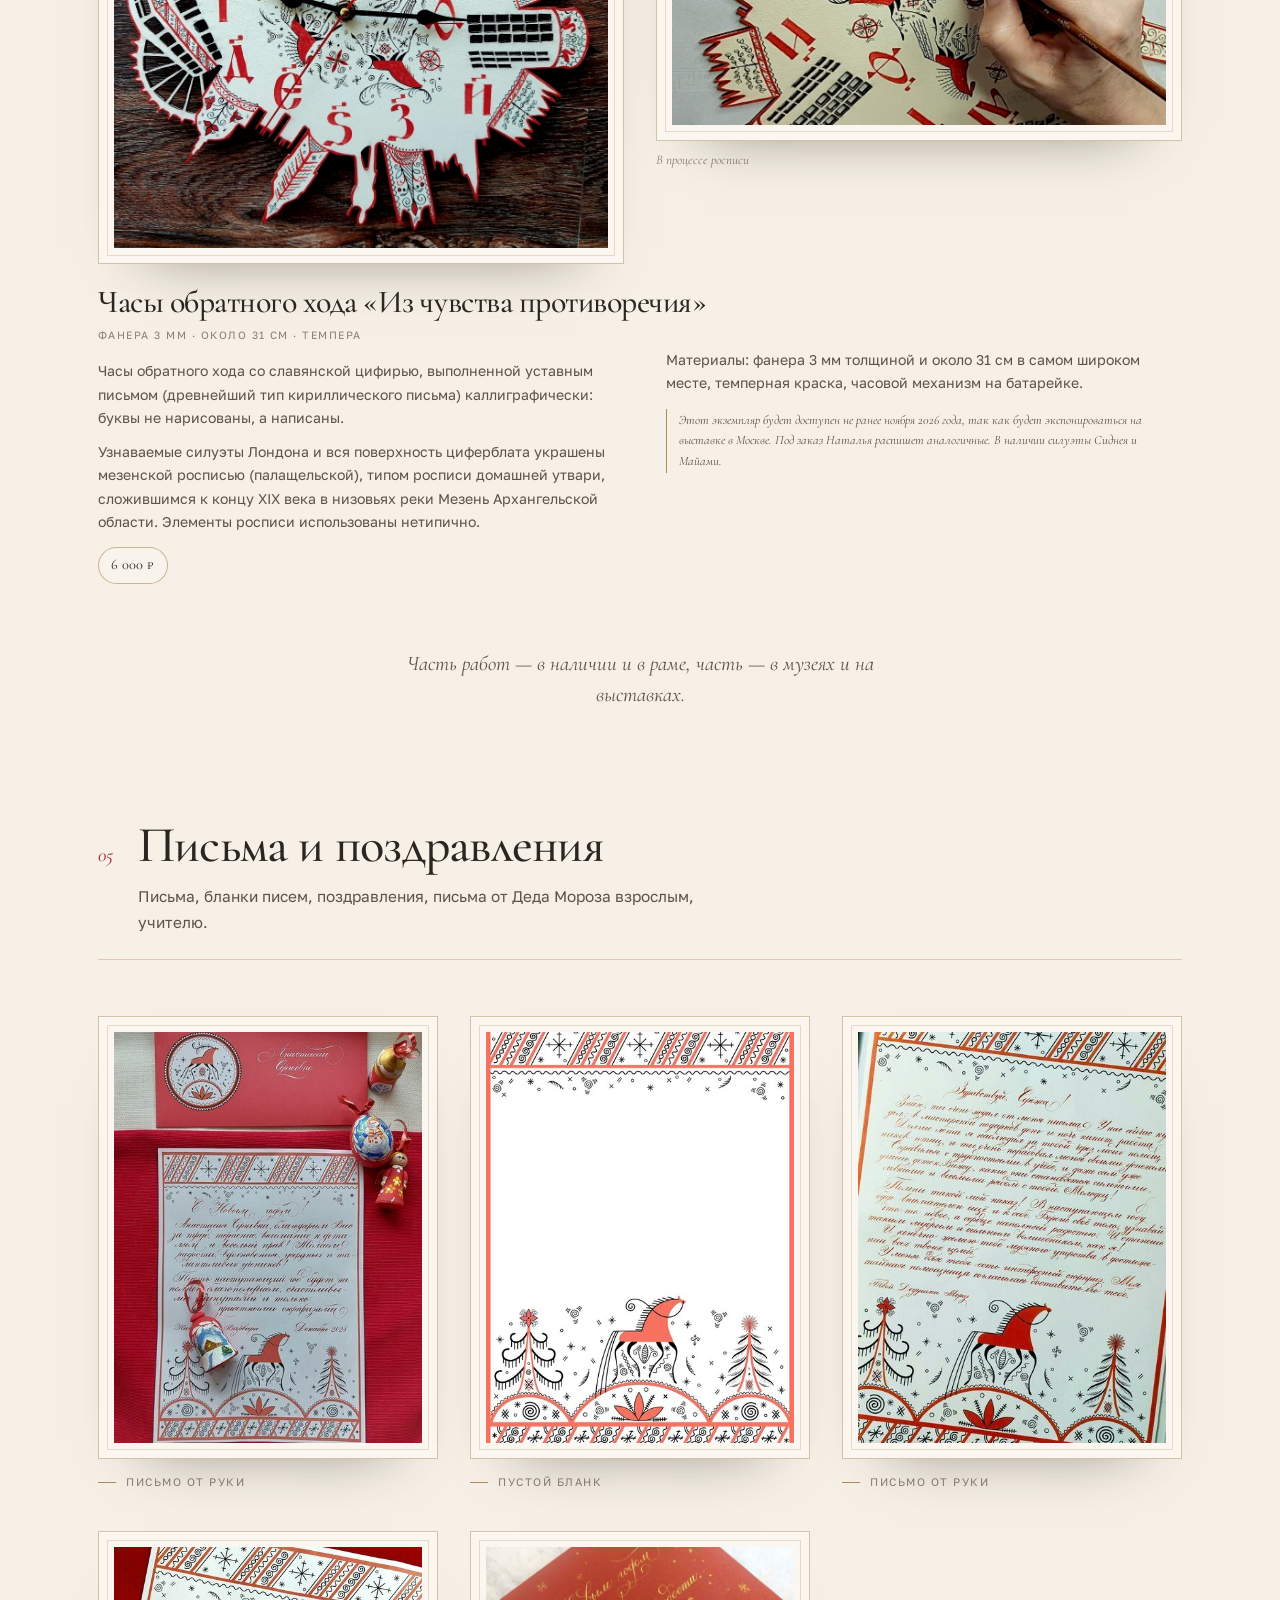
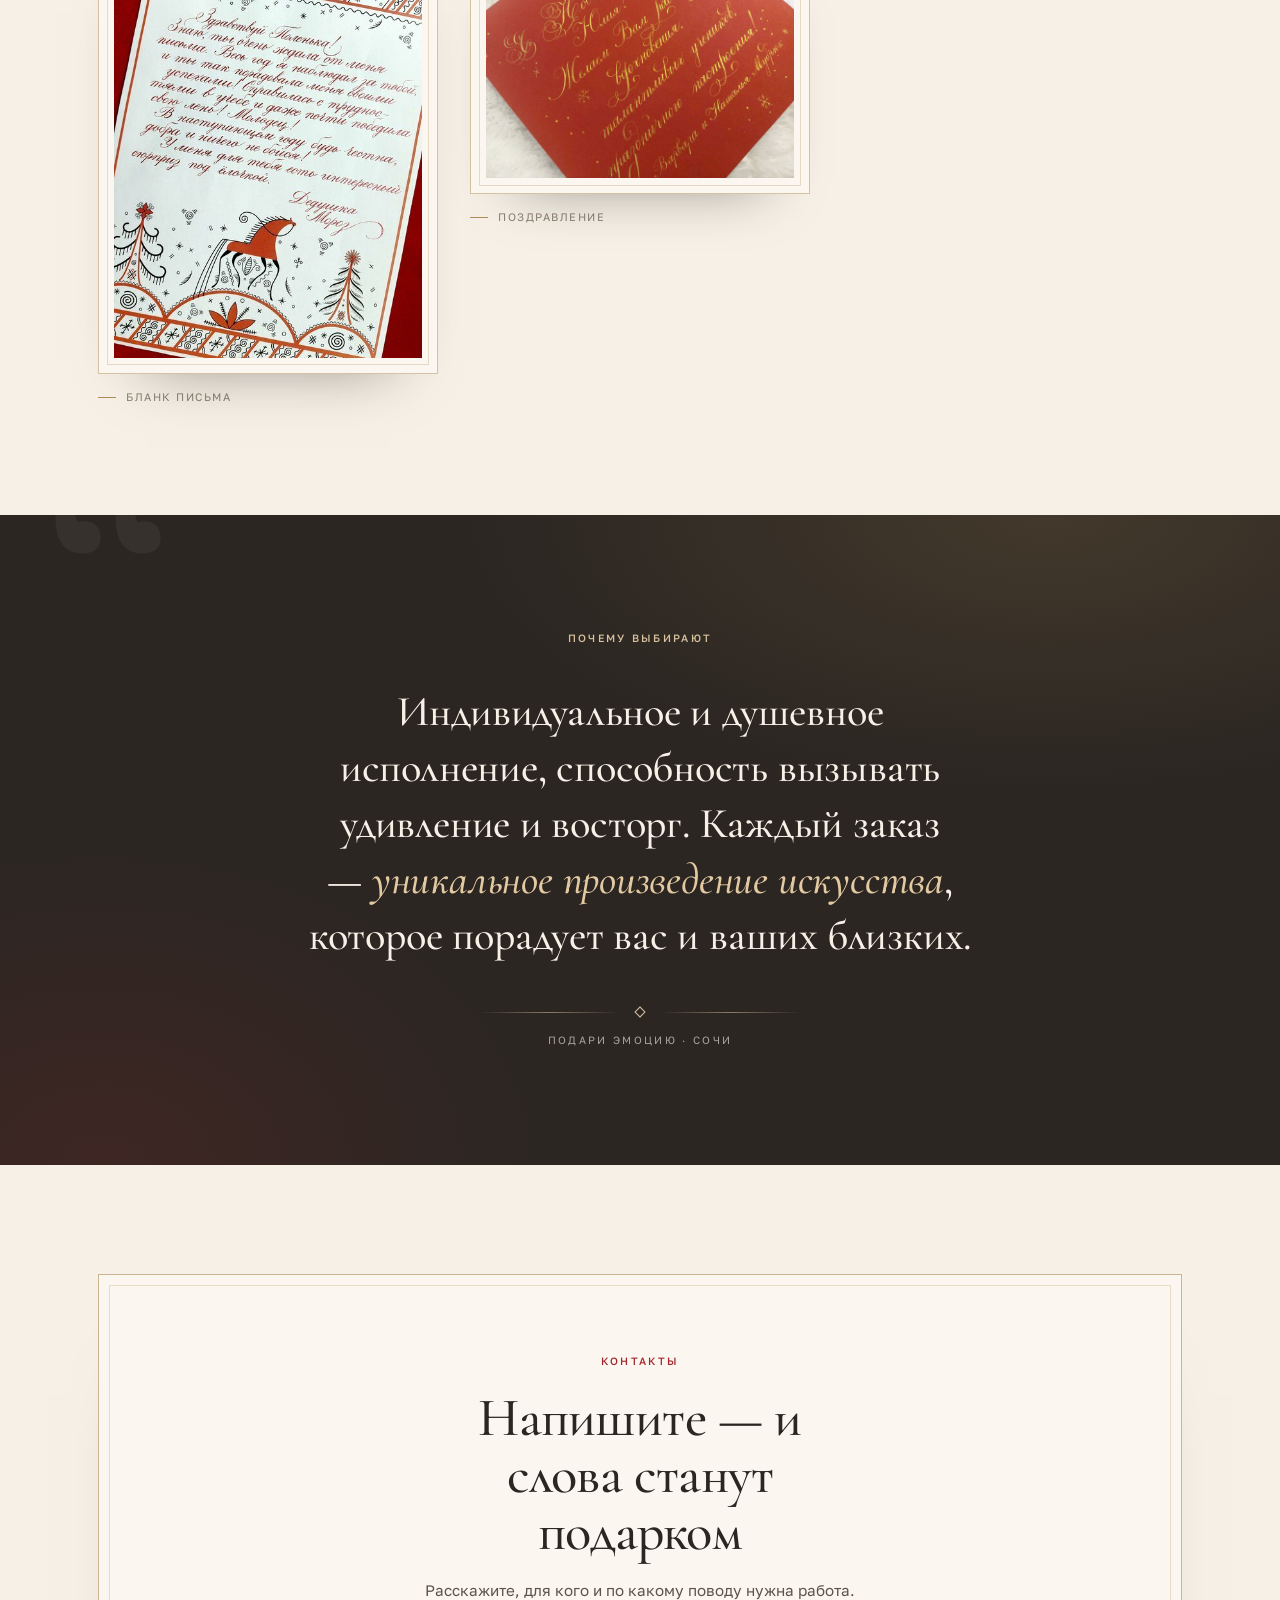
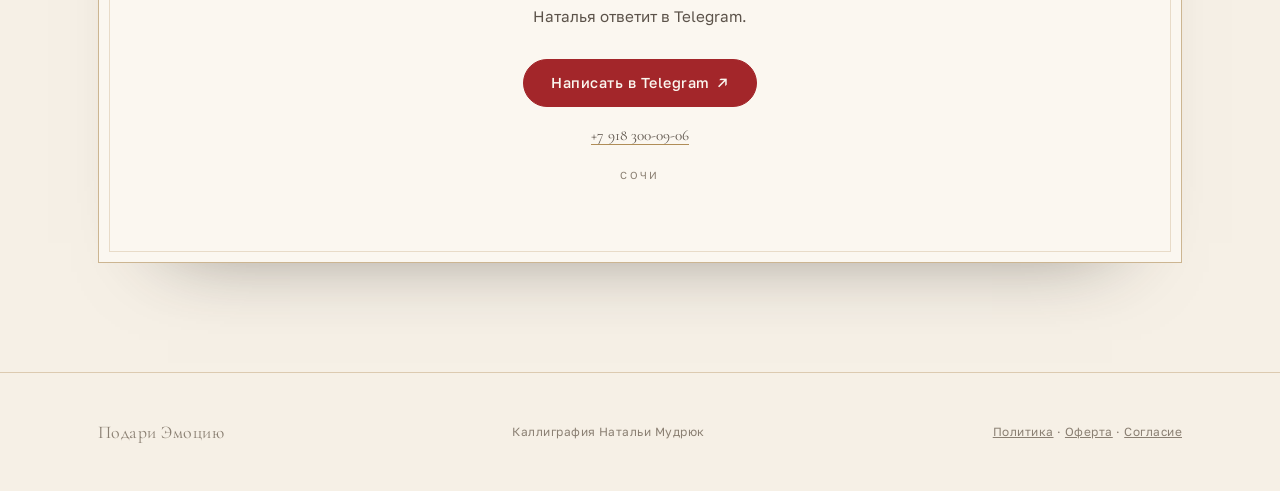
==== commit 1840b16a: "[agent] preview: часы с фото процесса (SourceCraft)" ====
--- a/preview-natalia-k7x2/index.html
+++ b/preview-natalia-k7x2/index.html
@@ -371,13 +371,28 @@
           </figure>
 
           <figure class="work work--5">
-            <div class="frame frame--square">
-              <img src="img/p22.jpg" alt="Часы обратного хода «Из чувства противоречия» — настенные часы с росписью в красно-чёрных тонах" width="1080" height="1080" loading="lazy">
+            <div class="work__media">
+              <figure class="work__photo">
+                <div class="frame frame--square">
+                  <img src="img/p22.jpg" alt="Часы обратного хода «Из чувства противоречия» — настенные часы с росписью в красно-чёрных тонах" width="1080" height="1080" loading="lazy">
+                </div>
+              </figure>
+              <figure class="work__photo">
+                <div class="frame frame--process">
+                  <img src="img/p23.jpg" alt="Кисть расписывает циферблат часов мезенской росписью — процесс работы" width="1074" height="807" loading="lazy">
+                </div>
+                <figcaption class="work__photo-cap">В процессе росписи</figcaption>
+              </figure>
             </div>
             <figcaption>
               <h3>Часы обратного хода «Из чувства противоречия»</h3>
-              <p class="work__meta"><span>Настенные часы</span><span>Роспись</span></p>
-              <p class="work__desc">Настенные часы с росписью в красно-чёрных тонах: буквы старославянской азбуки вместо цифр, мезенская роспись. Стрелки идут в обратную сторону.</p>
+              <p class="work__meta"><span>Фанера 3 мм · около 31 см · темпера</span></p>
+              <div class="work__text">
+                <p class="work__desc">Часы обратного хода со славянской цифирью, выполненной уставным письмом (древнейший тип кириллического письма) каллиграфически: буквы не нарисованы, а написаны.</p>
+                <p class="work__desc">Узнаваемые силуэты Лондона и вся поверхность циферблата украшены мезенской росписью (палащельской), типом росписи домашней утвари, сложившимся к концу XIX века в низовьях реки Мезень Архангельской области. Элементы росписи использованы нетипично.</p>
+                <p class="work__desc">Материалы: фанера 3 мм толщиной и около 31 см в самом широком месте, темперная краска, часовой механизм на батарейке.</p>
+                <p class="work__note">Этот экземпляр будет доступен не ранее ноября 2026 года, так как будет экспонироваться на выставке в Москве. Под заказ Наталья распишет аналогичные. В наличии силуэты Сиднея и Майами.</p>
+              </div>
               <p class="tags"><span class="tag tag--price">6 000 ₽</span></p>
             </figcaption>
           </figure>
--- a/preview-natalia-k7x2/style.css
+++ b/preview-natalia-k7x2/style.css
@@ -470,6 +470,7 @@
 
 .frame--hero img { aspect-ratio: 7 / 5; }
 .frame--square img { aspect-ratio: 1 / 1; }
+.frame--process img { aspect-ratio: 4 / 3; }
 .frame--portrait img { aspect-ratio: 3 / 4; }
 .frame--tall img { aspect-ratio: 4 / 5; }
 .frame--letter img { aspect-ratio: 3 / 4; }
@@ -727,7 +728,40 @@
 .work--2 { grid-column: 9 / span 4; margin-top: clamp(24px, 6vw, 80px); }
 .work--3 { grid-column: 2 / span 5; }
 .work--4 { grid-column: 8 / span 4; }
-.work--5 { grid-column: 4 / span 6; }
+.work--5 { grid-column: 1 / -1; }
+
+.work__media {
+  display: grid;
+  grid-template-columns: repeat(2, minmax(0, 1fr));
+  gap: clamp(16px, 2.6vw, 32px);
+  align-items: start;
+}
+.work__photo { margin: 0; }
+.work__photo-cap {
+  margin-top: 10px;
+  font-family: var(--serif);
+  font-style: italic;
+  font-size: 0.82rem;
+  line-height: 1.4;
+  color: var(--ink-mute);
+}
+.work__text {
+  margin-top: 0.2em;
+  column-count: 2;
+  column-gap: clamp(24px, 4vw, 56px);
+}
+.work--5 .work__desc { max-width: none; break-inside: avoid; }
+.work__note {
+  margin-top: 1.1em;
+  padding: 0.1em 0 0.1em 1em;
+  border-left: 1px solid var(--gold);
+  font-family: var(--serif);
+  font-style: italic;
+  font-size: 0.8rem;
+  line-height: 1.6;
+  color: var(--ink-soft);
+  break-inside: avoid;
+}
 
 .work h3 {
   margin-top: 20px;
@@ -1025,6 +1059,11 @@
     max-width: 600px;
     margin-inline: auto;
   }
+  .work__media {
+    grid-template-columns: 1fr;
+    gap: 20px;
+  }
+  .work__text { column-count: 1; }
 }
 
 @media (max-width: 900px) {
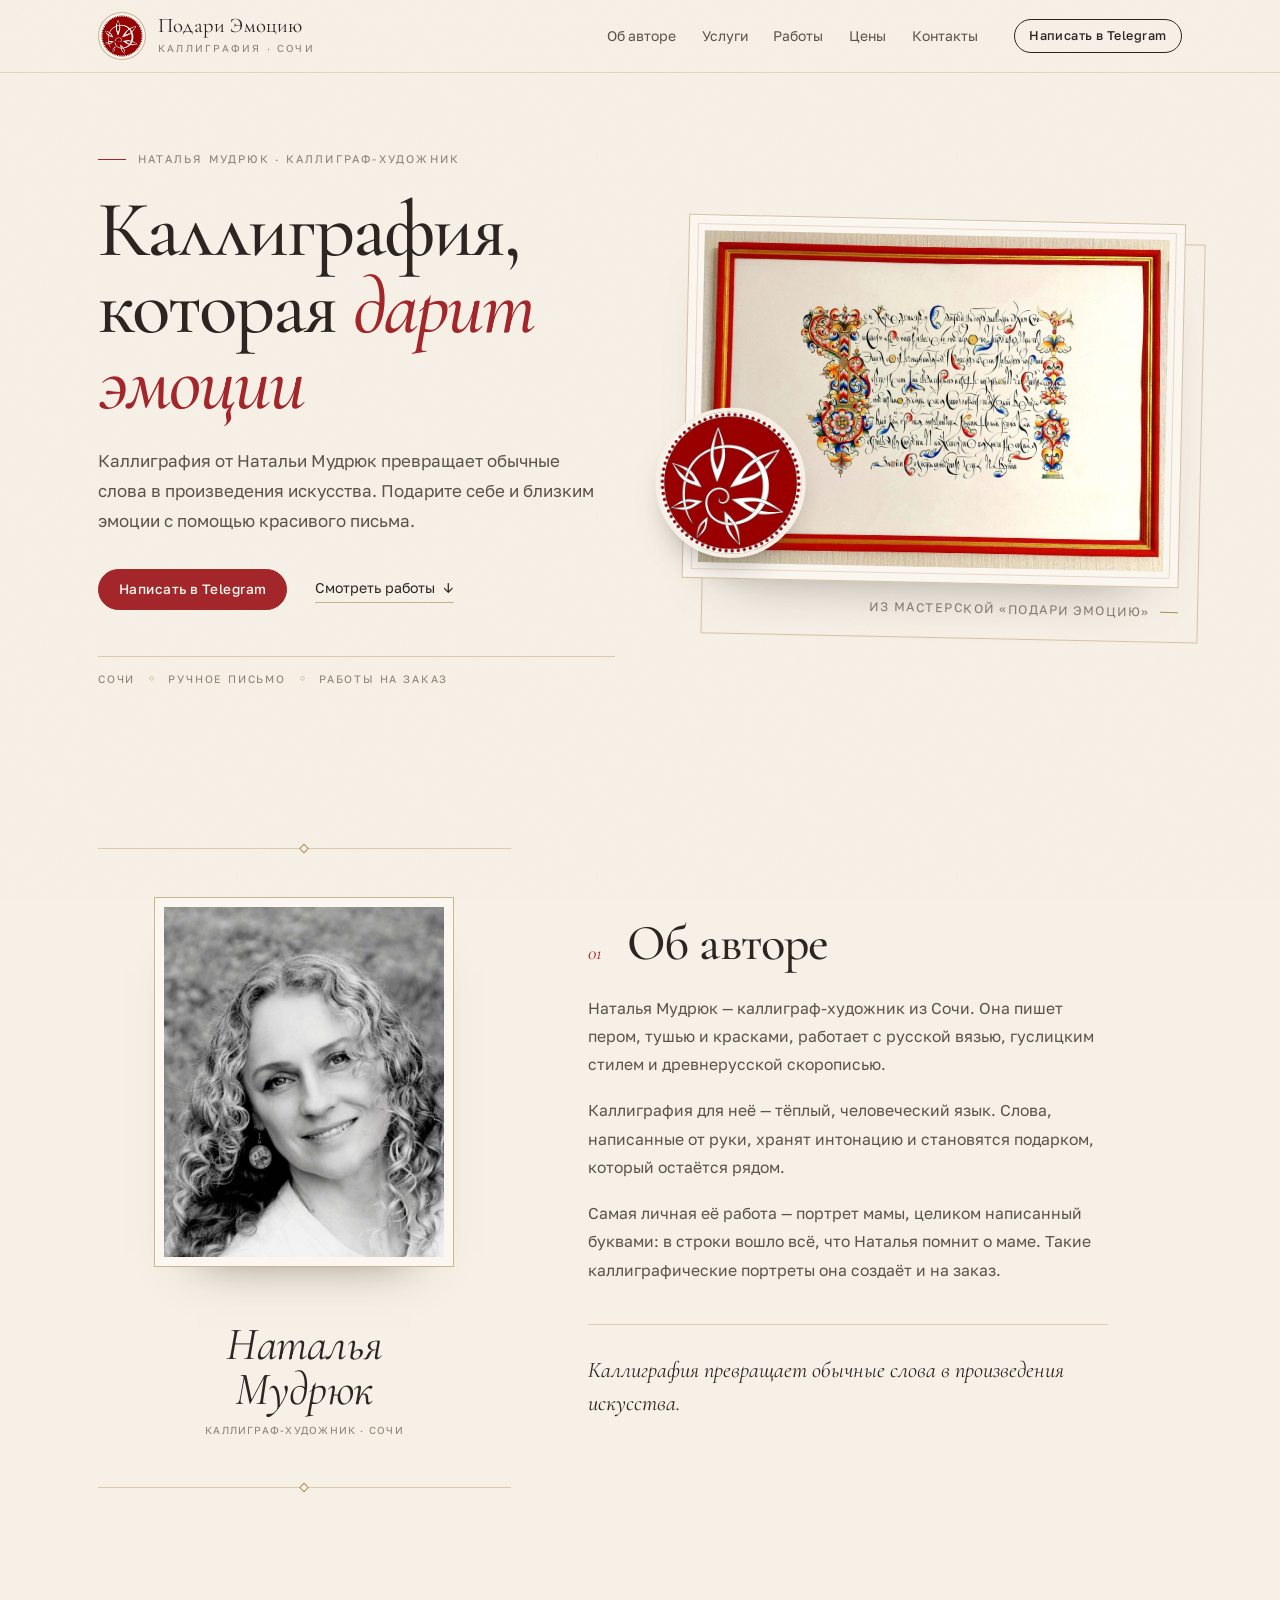
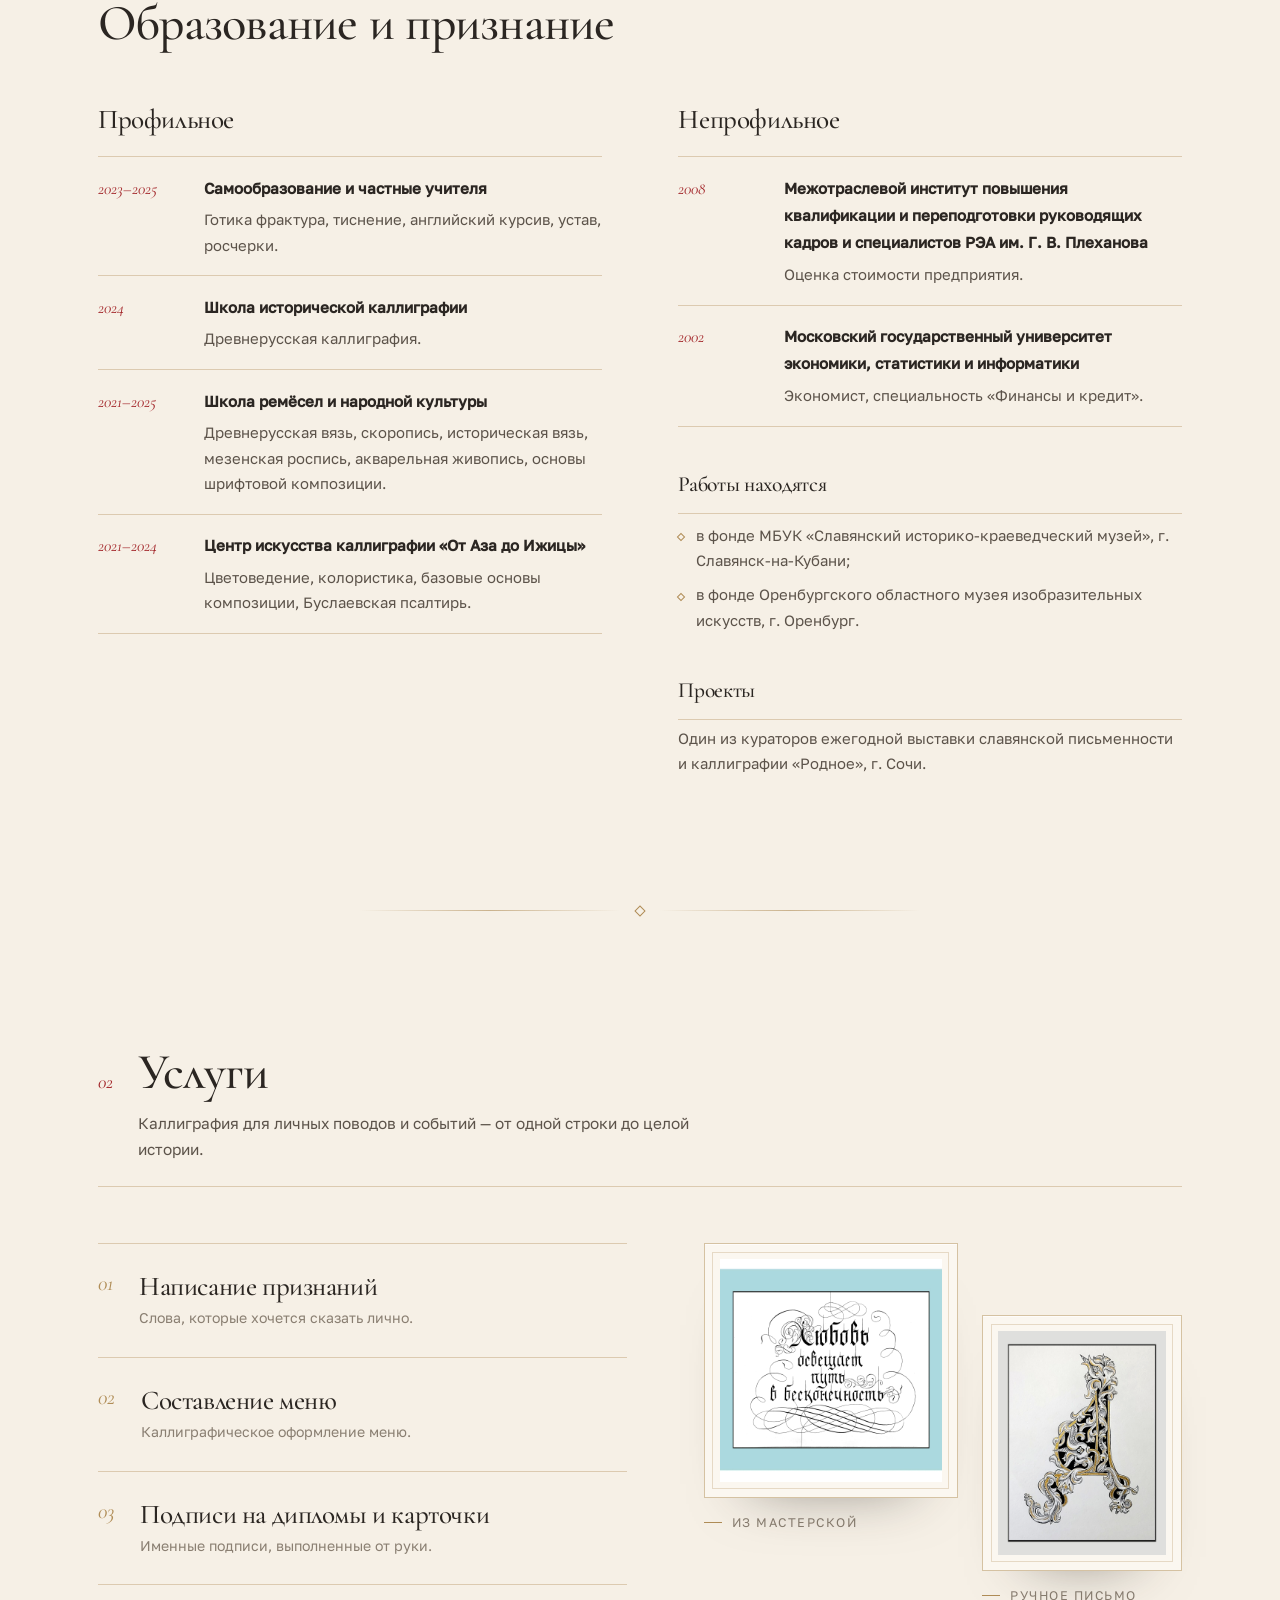
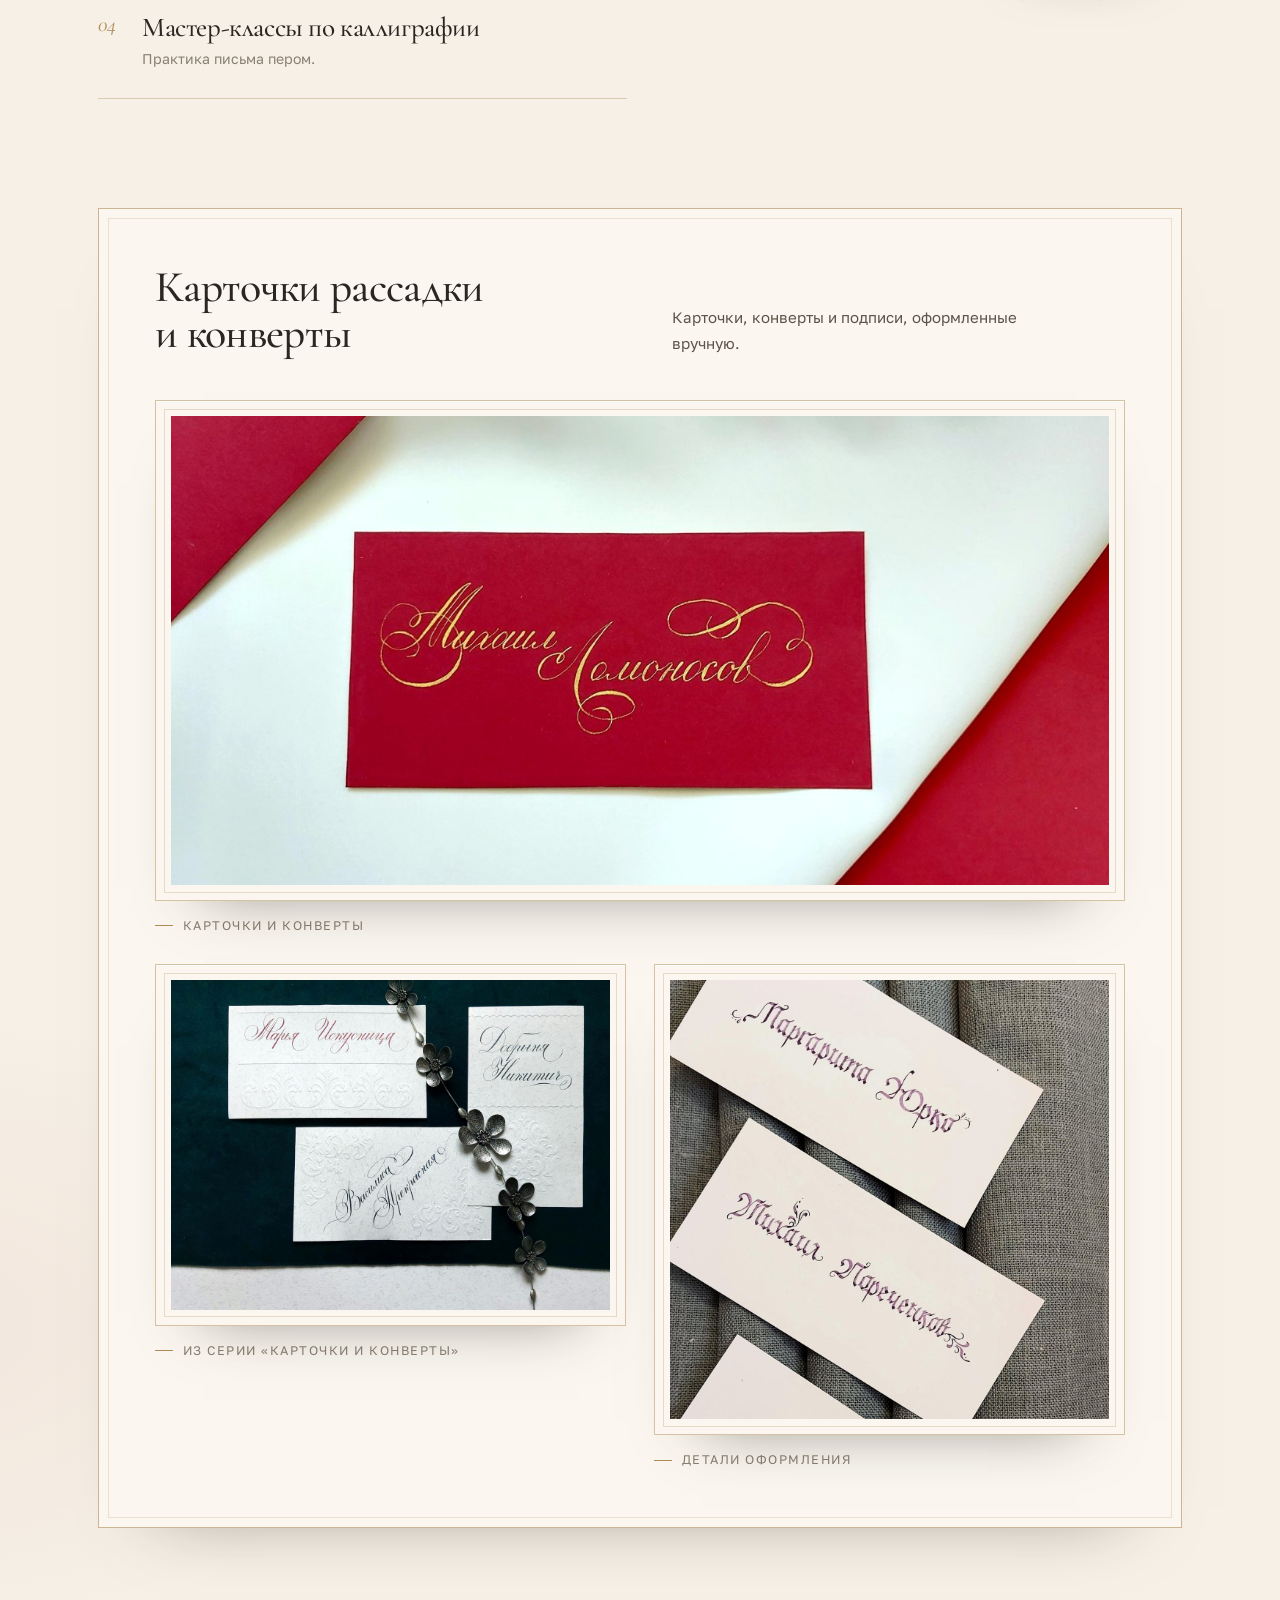
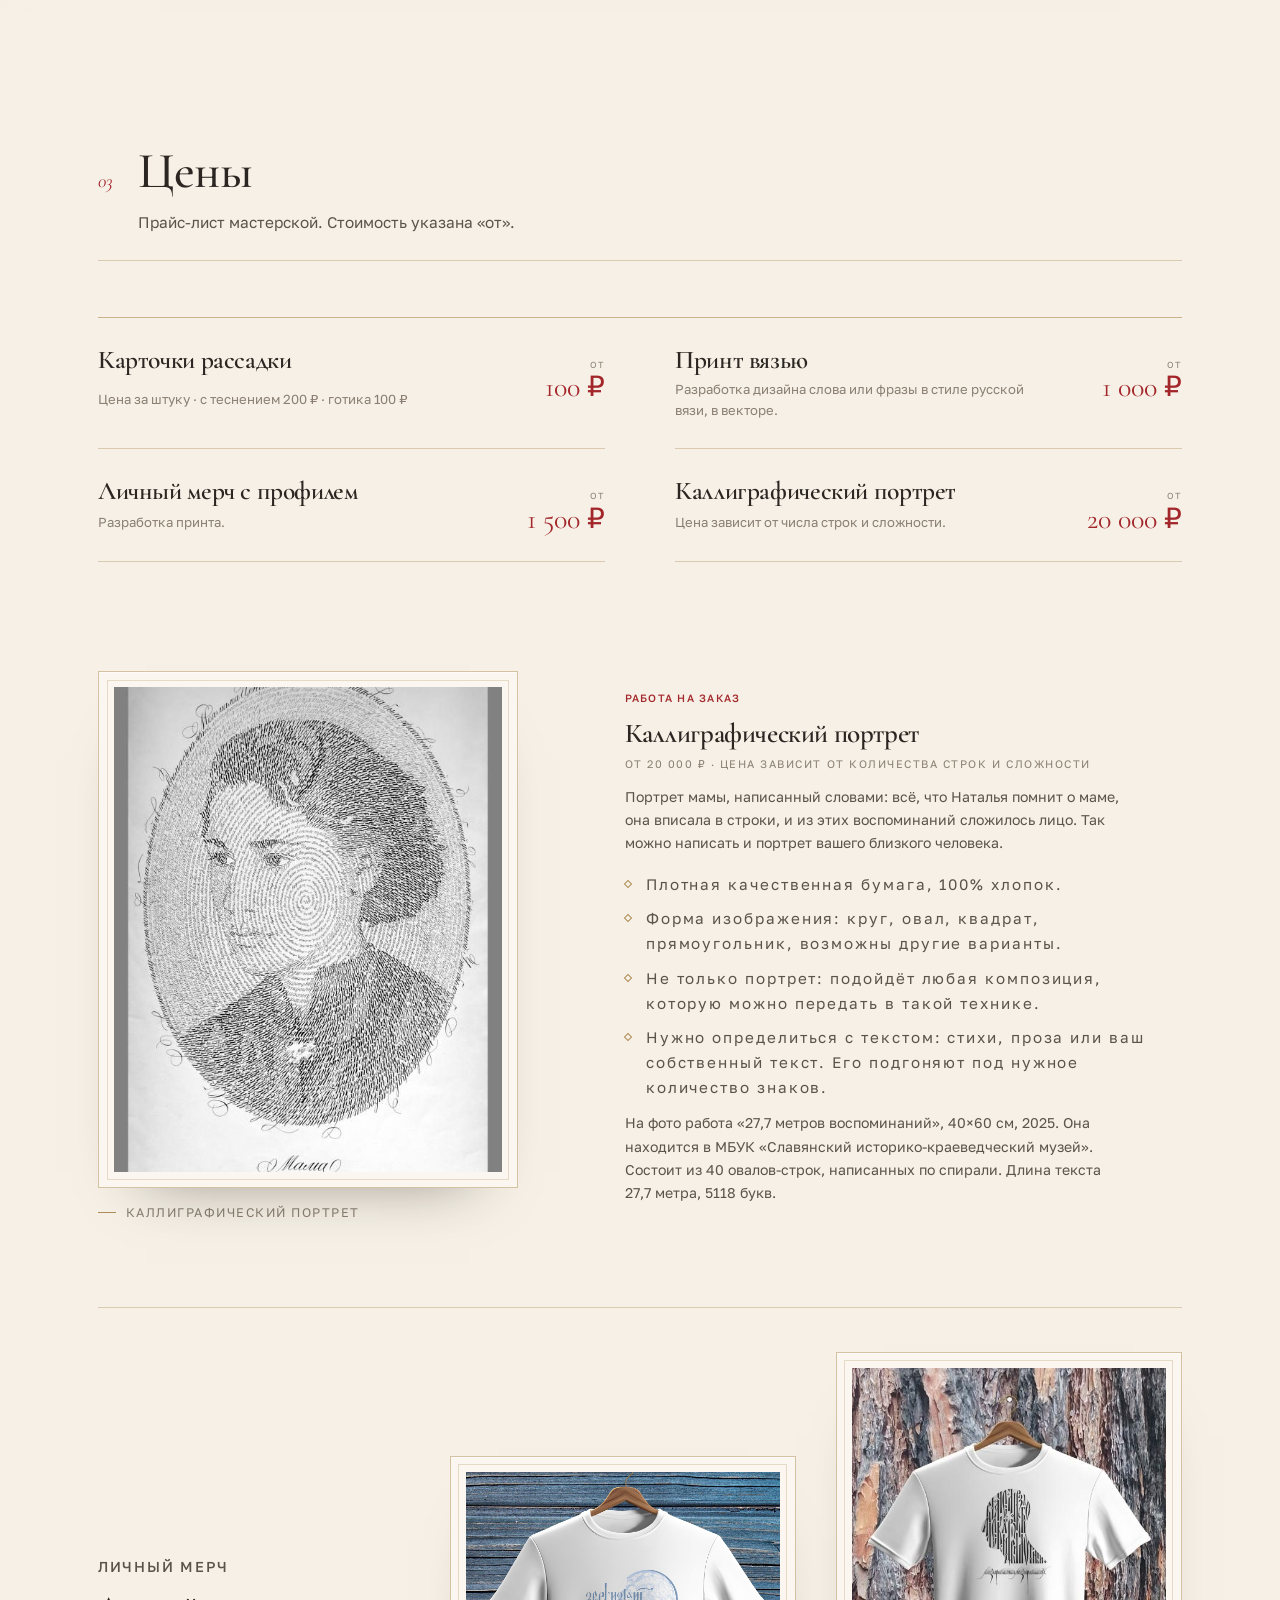
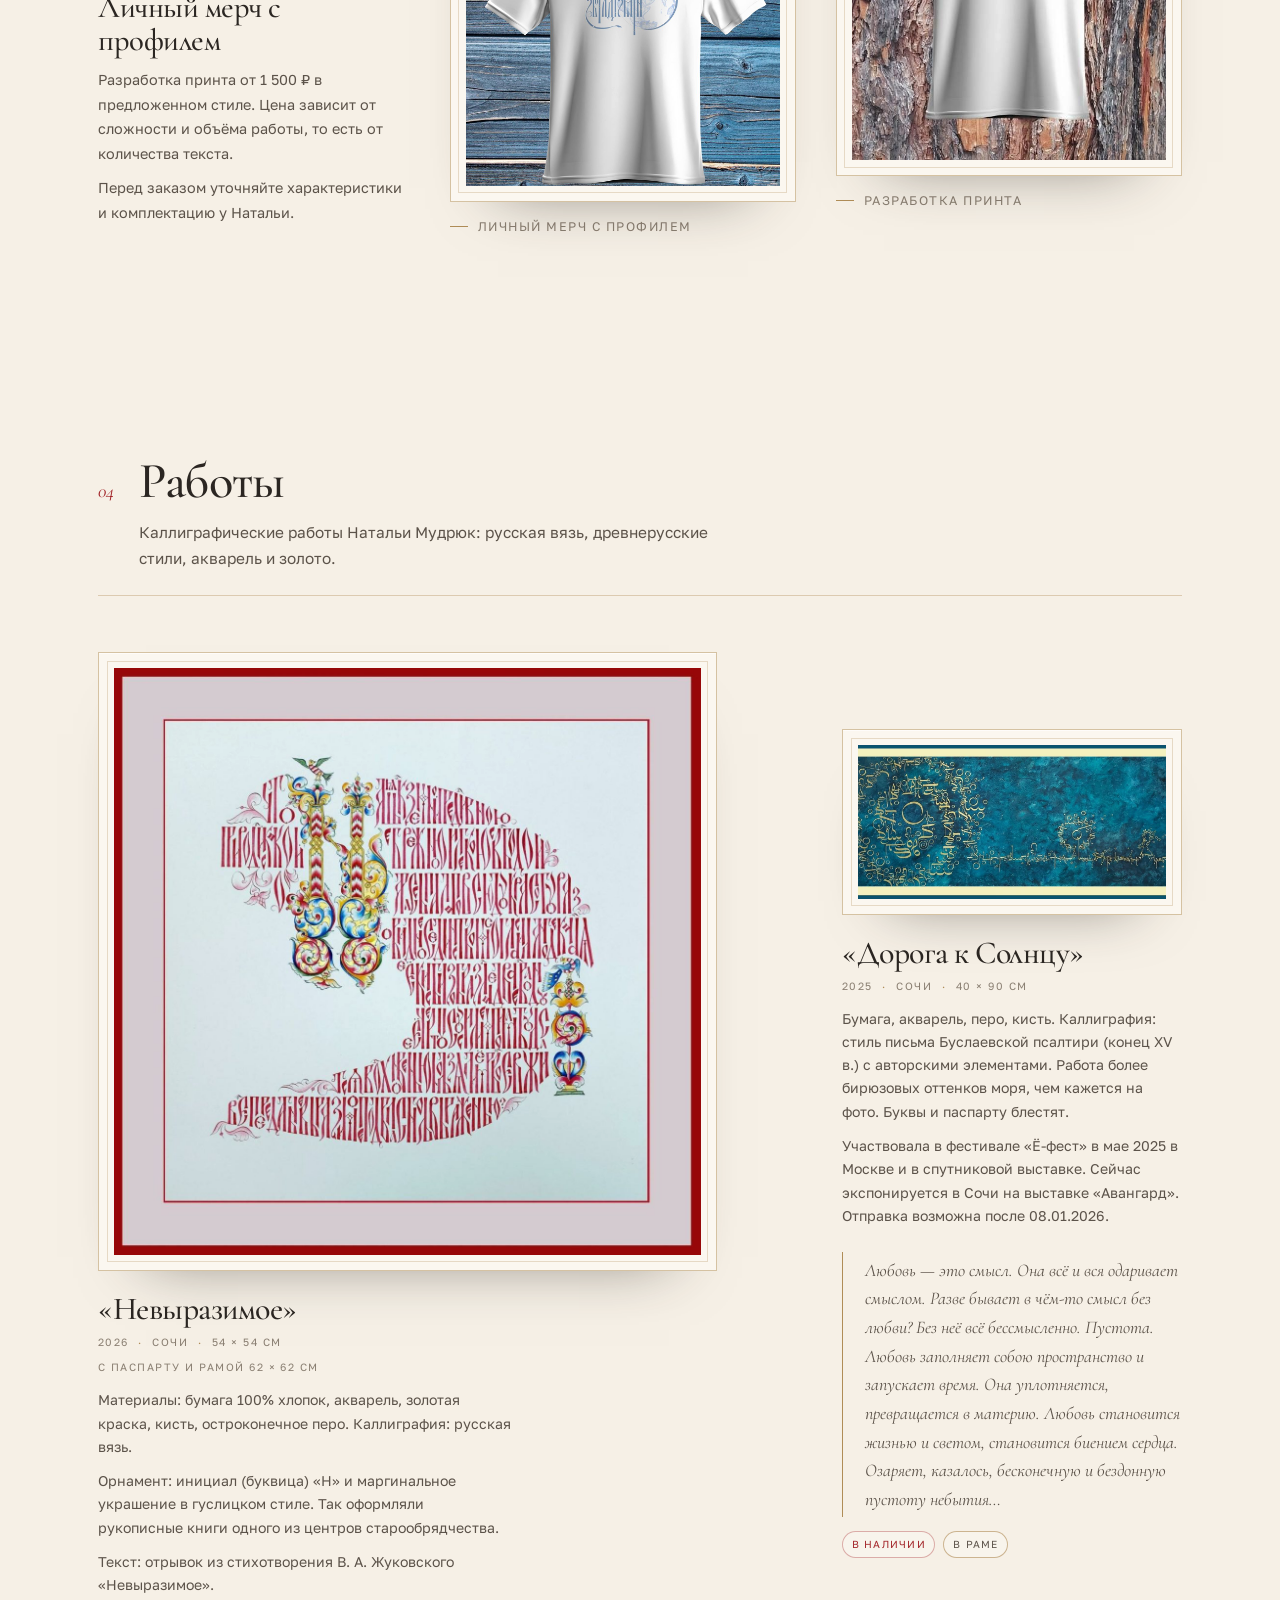
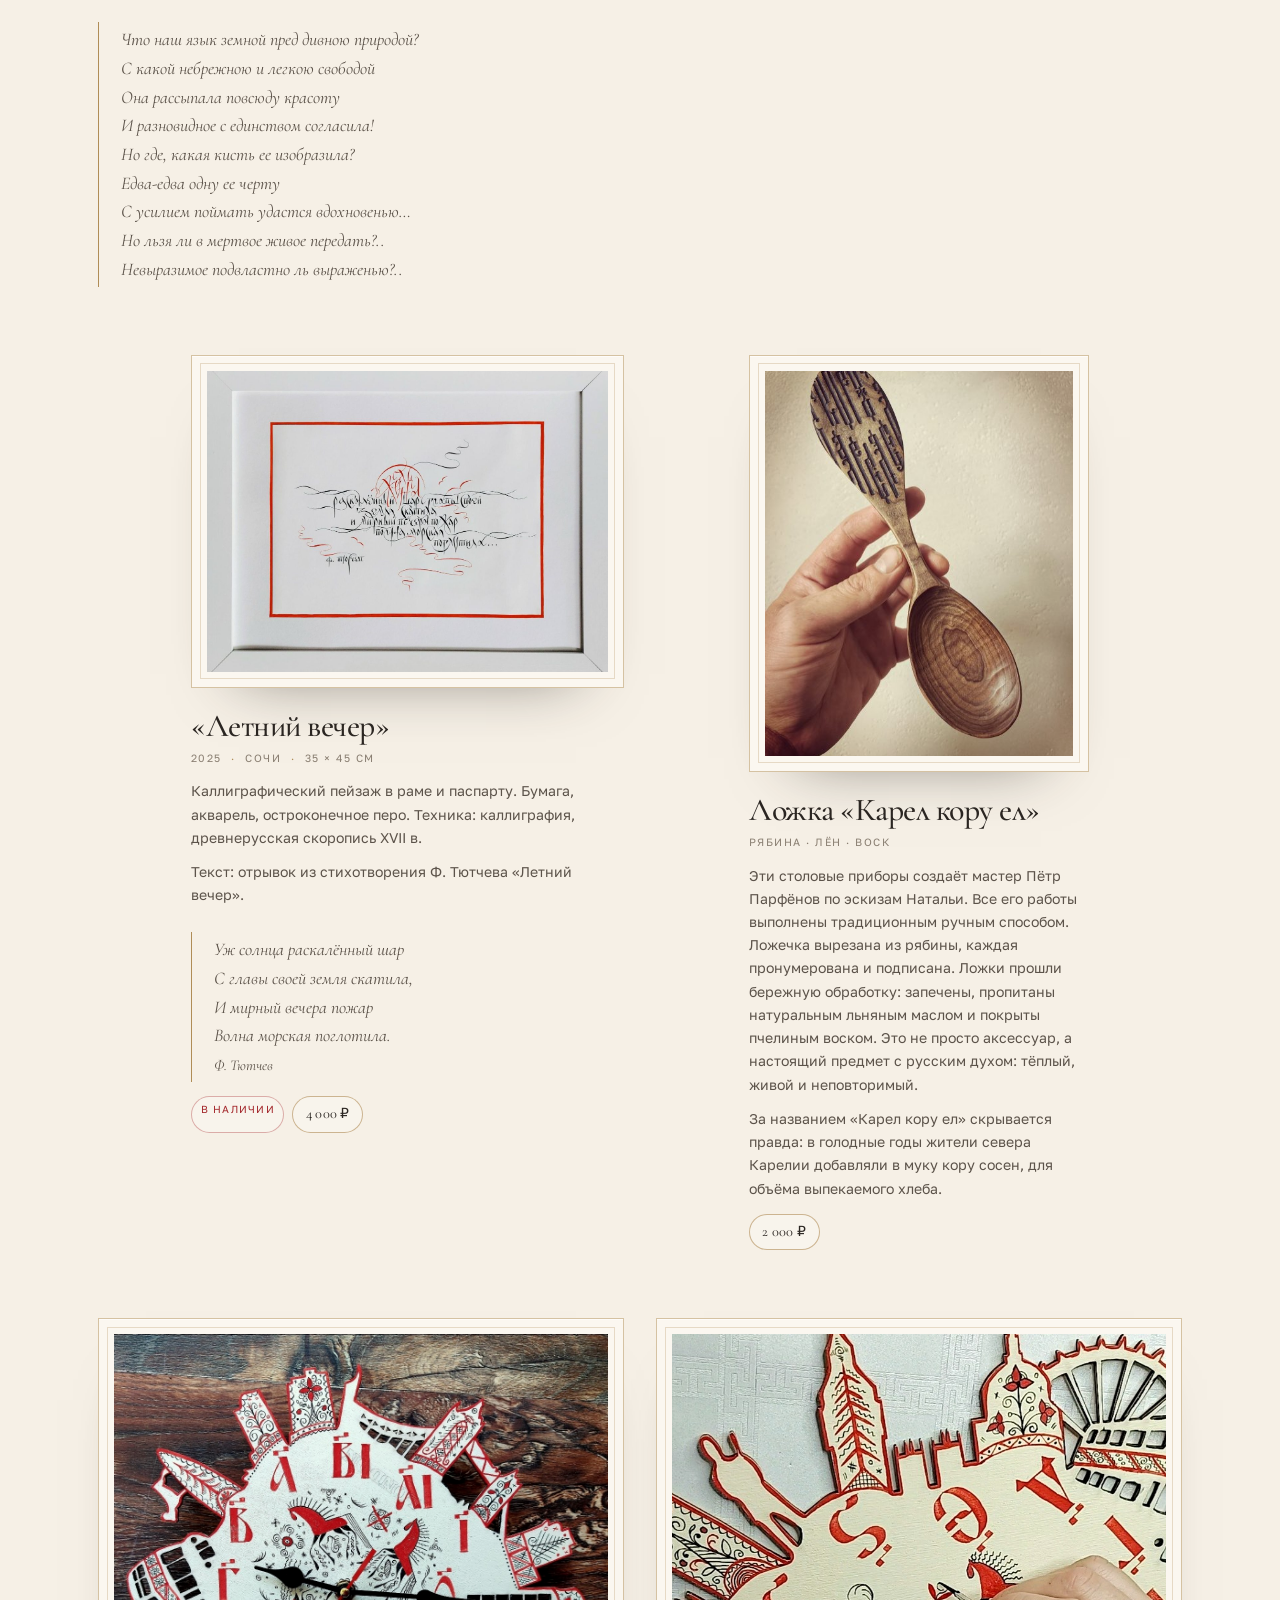
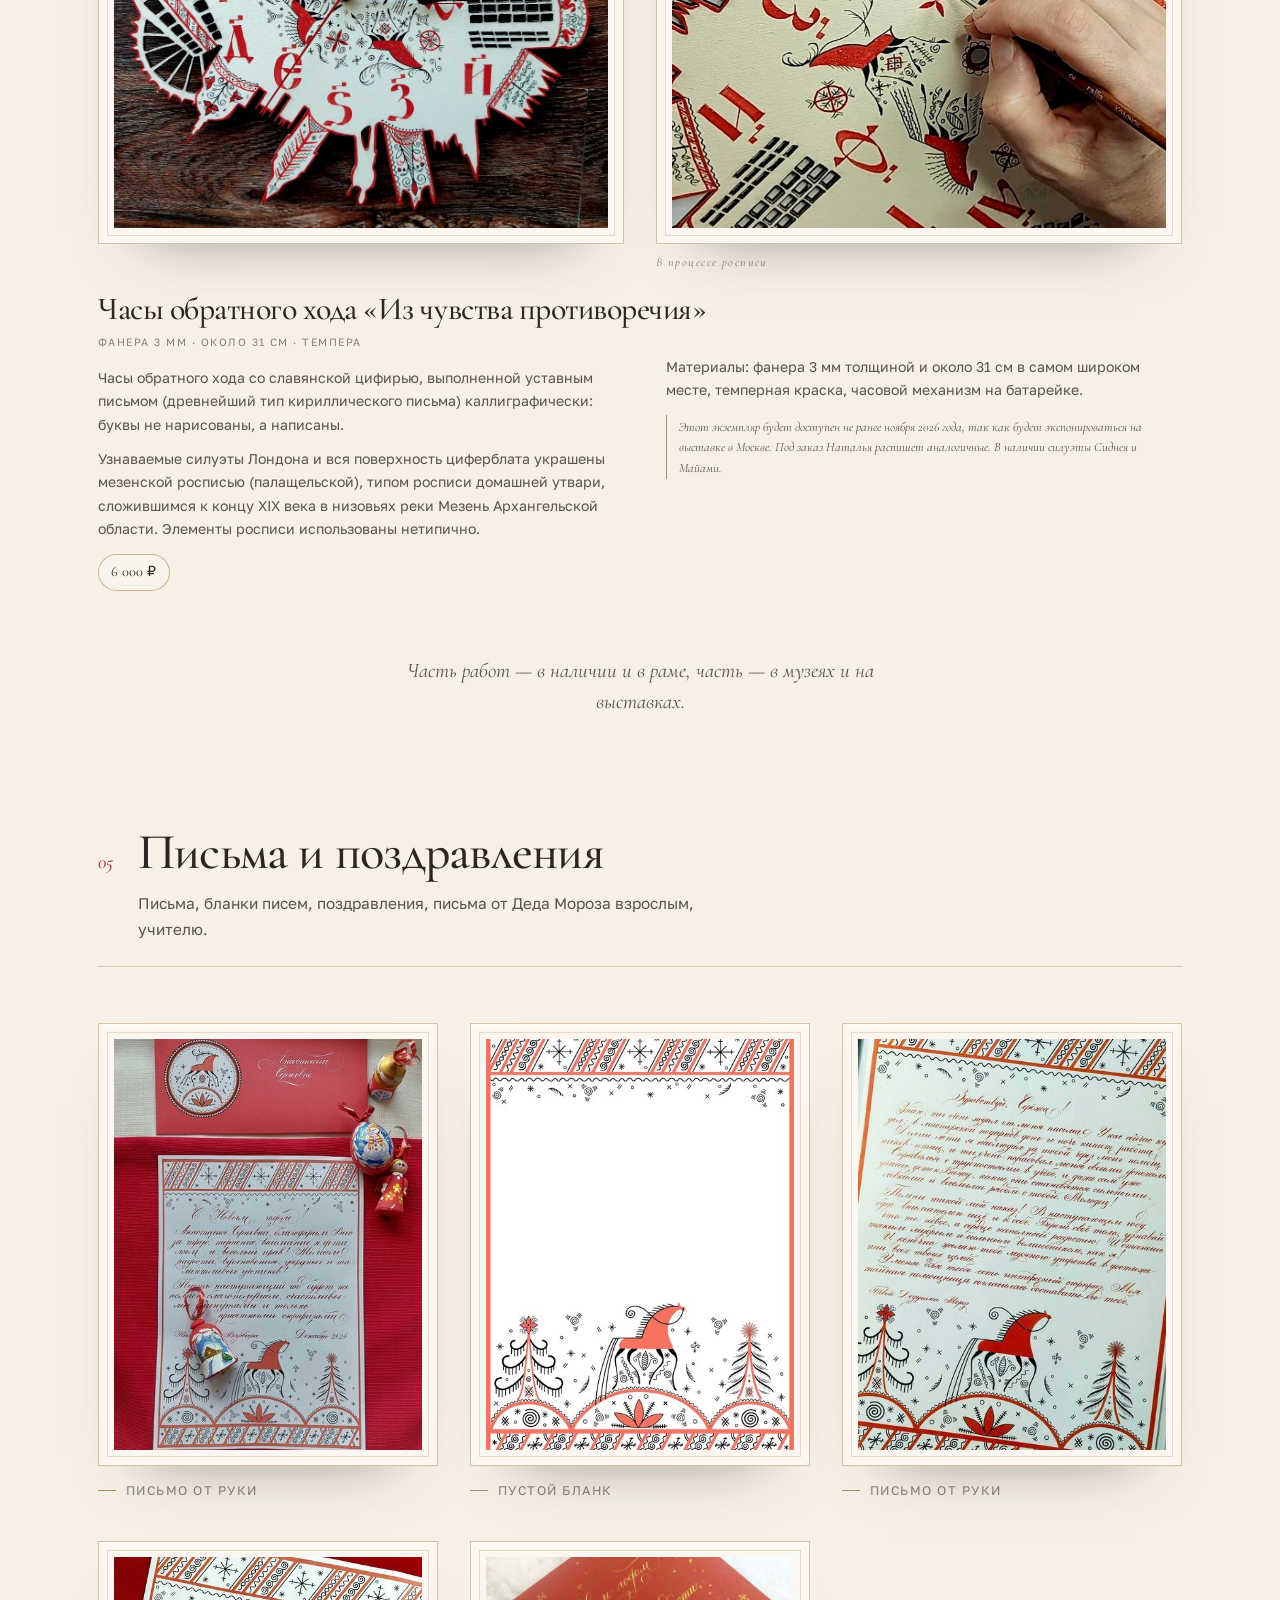
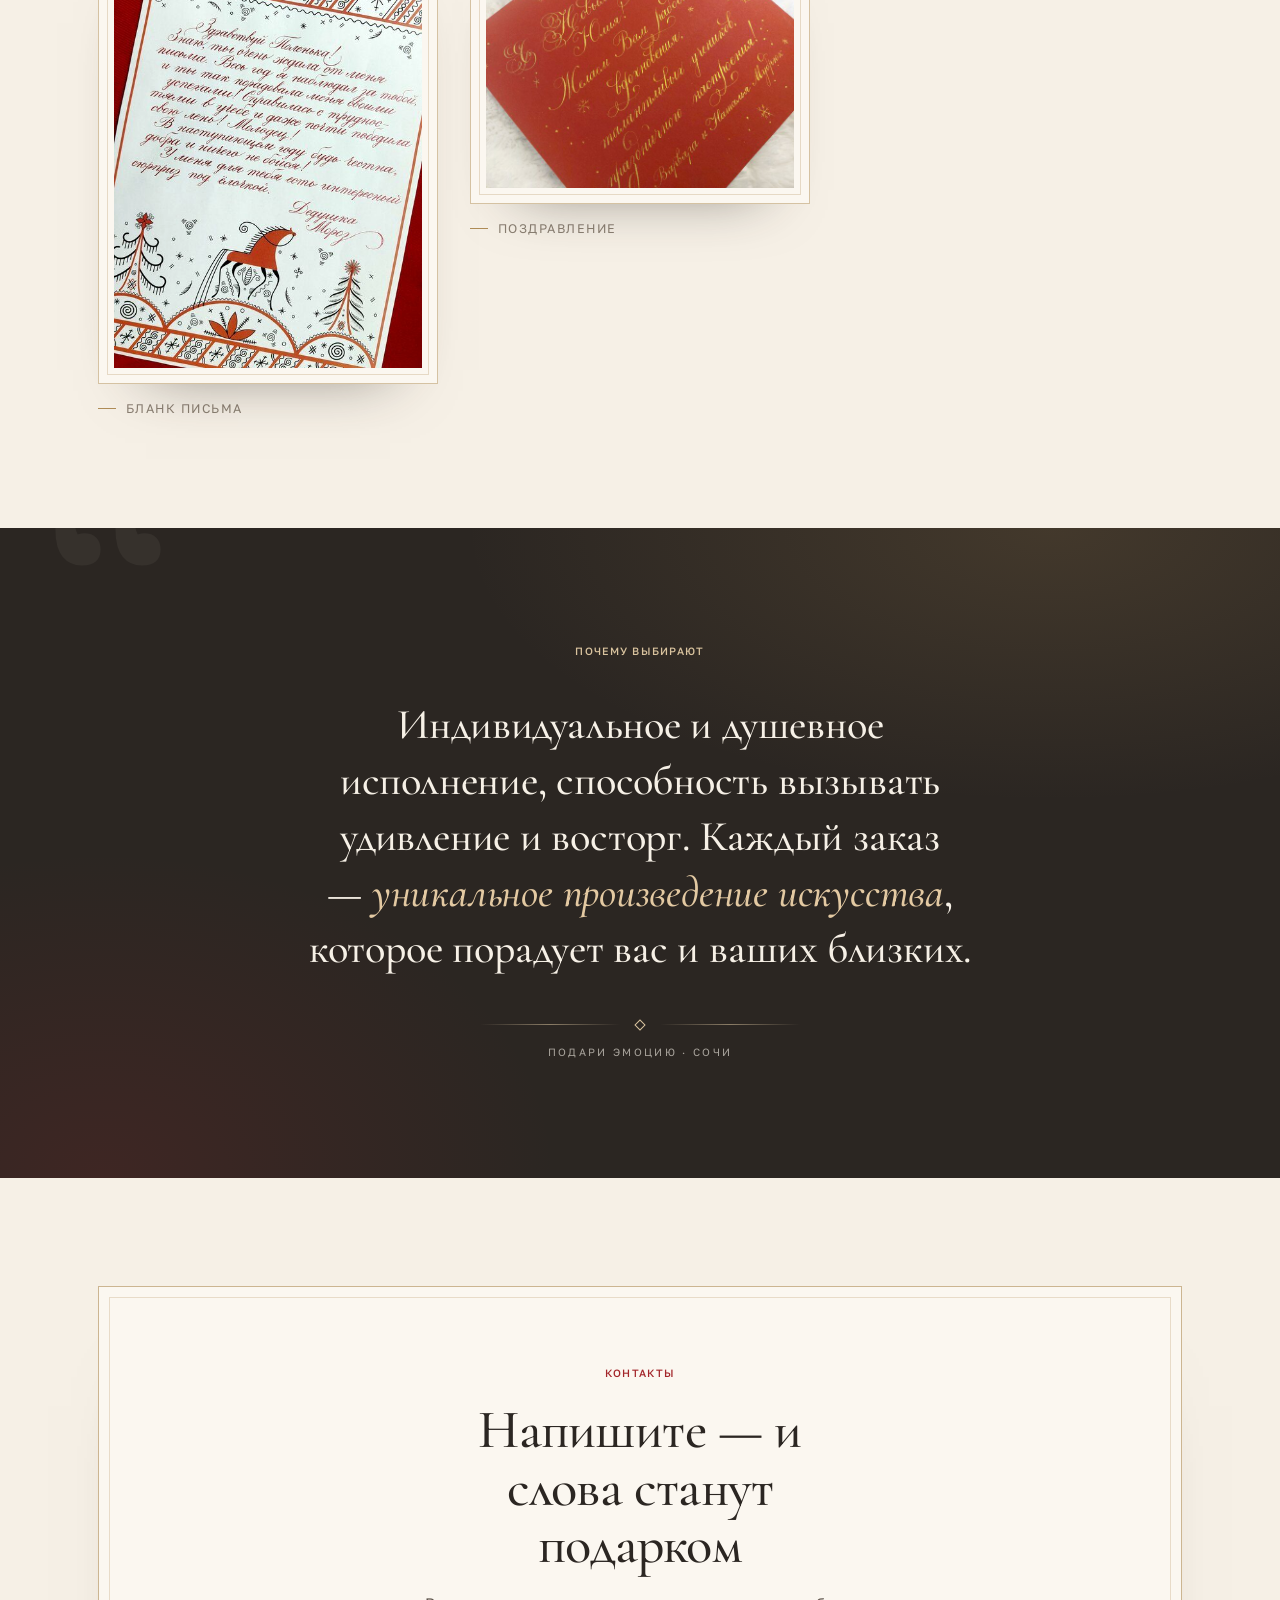
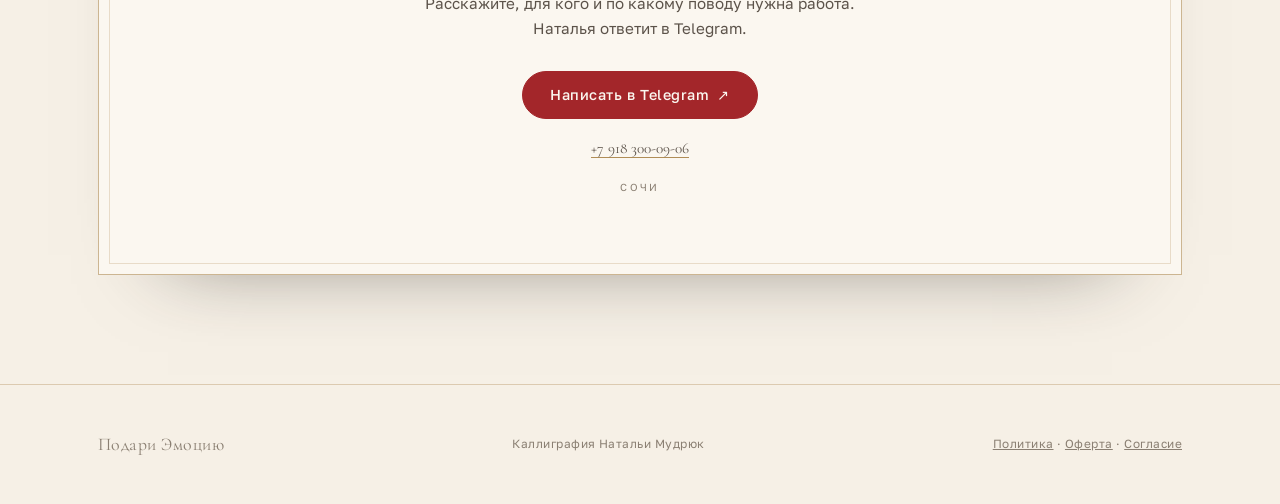
==== commit d86d9912: "[agent] preview Натальи: polish" ====
--- a/preview-natalia-k7x2/index.html
+++ b/preview-natalia-k7x2/index.html
@@ -8,10 +8,11 @@
   <meta name="robots" content="noindex">
   <meta name="theme-color" content="#F6F0E6">
   <link rel="icon" href="img/p1.jpg" type="image/jpeg">
-  <link rel="preconnect" href="https://fonts.googleapis.com">
-  <link rel="preconnect" href="https://fonts.gstatic.com" crossorigin>
-  <link href="https://fonts.googleapis.com/css2?family=Cormorant+Garamond:ital,wght@0,400;0,500;0,600;1,400;1,500;1,600&family=Golos+Text:wght@300;400;500&display=swap" rel="stylesheet">
+  <link rel="preload" href="fonts/cormorant-garamond-normal-500-cyrillic.woff2" as="font" type="font/woff2" crossorigin>
+  <link rel="stylesheet" href="fonts/fonts.css">
   <link rel="stylesheet" href="style.css">
+  <link rel="stylesheet" href="polish.css?v=1">
+  <meta name="theme-color" content="#F6F0E6">
 </head>
 <body id="top">
   <a class="skip-link" href="#main">Перейти к содержанию</a>
@@ -478,5 +479,20 @@
       <p><a href="privacy.html">Политика</a> · <a href="offer.html">Оферта</a> · <a href="consent.html">Согласие</a></p>
     </div>
   </footer>
+<script>
+(function(){
+  var rm=window.matchMedia('(prefers-reduced-motion: reduce)').matches;
+  if(rm||!('IntersectionObserver' in window))return;
+  var h=document.documentElement;h.classList.add('mo');
+  var sel='.section__head,.hero__art,.about__photo,.about__text,.fig,.services li,.price,.why__quote,.contact,.edu li,.item';
+  var els=document.querySelectorAll(sel);
+  var io=new IntersectionObserver(function(es){es.forEach(function(e){if(e.isIntersecting){e.target.classList.add('in');io.unobserve(e.target);}});},{threshold:.08,rootMargin:'0px 0px -4% 0px'});
+  els.forEach(function(el){
+    var sib=Array.prototype.indexOf.call(el.parentNode.children,el);
+    el.style.setProperty('--d',Math.min(sib,4)*90+'ms');
+    el.classList.add('rv');io.observe(el);
+  });
+})();
+</script>
 </body>
 </html>
--- a/preview-natalia-k7x2/fonts/fonts.css
+++ b/preview-natalia-k7x2/fonts/fonts.css
@@ -0,0 +1,128 @@
+@font-face {
+  font-family: 'Cormorant Garamond';
+  font-style: italic;
+  font-weight: 400;
+  font-display: swap;
+  src: url(cormorant-garamond-italic-400-cyrillic.woff2) format('woff2');
+  unicode-range: U+0301, U+0400-045F, U+0490-0491, U+04B0-04B1, U+2116;
+}
+@font-face {
+  font-family: 'Cormorant Garamond';
+  font-style: italic;
+  font-weight: 400;
+  font-display: swap;
+  src: url(cormorant-garamond-italic-400-latin.woff2) format('woff2');
+  unicode-range: U+0000-00FF, U+0131, U+0152-0153, U+02BB-02BC, U+02C6, U+02DA, U+02DC, U+0304, U+0308, U+0329, U+2000-206F, U+20AC, U+2122, U+2191, U+2193, U+2212, U+2215, U+FEFF, U+FFFD;
+}
+@font-face {
+  font-family: 'Cormorant Garamond';
+  font-style: italic;
+  font-weight: 500;
+  font-display: swap;
+  src: url(cormorant-garamond-italic-500-cyrillic.woff2) format('woff2');
+  unicode-range: U+0301, U+0400-045F, U+0490-0491, U+04B0-04B1, U+2116;
+}
+@font-face {
+  font-family: 'Cormorant Garamond';
+  font-style: italic;
+  font-weight: 500;
+  font-display: swap;
+  src: url(cormorant-garamond-italic-500-latin.woff2) format('woff2');
+  unicode-range: U+0000-00FF, U+0131, U+0152-0153, U+02BB-02BC, U+02C6, U+02DA, U+02DC, U+0304, U+0308, U+0329, U+2000-206F, U+20AC, U+2122, U+2191, U+2193, U+2212, U+2215, U+FEFF, U+FFFD;
+}
+@font-face {
+  font-family: 'Cormorant Garamond';
+  font-style: italic;
+  font-weight: 600;
+  font-display: swap;
+  src: url(cormorant-garamond-italic-600-cyrillic.woff2) format('woff2');
+  unicode-range: U+0301, U+0400-045F, U+0490-0491, U+04B0-04B1, U+2116;
+}
+@font-face {
+  font-family: 'Cormorant Garamond';
+  font-style: italic;
+  font-weight: 600;
+  font-display: swap;
+  src: url(cormorant-garamond-italic-600-latin.woff2) format('woff2');
+  unicode-range: U+0000-00FF, U+0131, U+0152-0153, U+02BB-02BC, U+02C6, U+02DA, U+02DC, U+0304, U+0308, U+0329, U+2000-206F, U+20AC, U+2122, U+2191, U+2193, U+2212, U+2215, U+FEFF, U+FFFD;
+}
+@font-face {
+  font-family: 'Cormorant Garamond';
+  font-style: normal;
+  font-weight: 400;
+  font-display: swap;
+  src: url(cormorant-garamond-normal-400-cyrillic.woff2) format('woff2');
+  unicode-range: U+0301, U+0400-045F, U+0490-0491, U+04B0-04B1, U+2116;
+}
+@font-face {
+  font-family: 'Cormorant Garamond';
+  font-style: normal;
+  font-weight: 400;
+  font-display: swap;
+  src: url(cormorant-garamond-normal-400-latin.woff2) format('woff2');
+  unicode-range: U+0000-00FF, U+0131, U+0152-0153, U+02BB-02BC, U+02C6, U+02DA, U+02DC, U+0304, U+0308, U+0329, U+2000-206F, U+20AC, U+2122, U+2191, U+2193, U+2212, U+2215, U+FEFF, U+FFFD;
+}
+@font-face {
+  font-family: 'Cormorant Garamond';
+  font-style: normal;
+  font-weight: 500;
+  font-display: swap;
+  src: url(cormorant-garamond-normal-500-cyrillic.woff2) format('woff2');
+  unicode-range: U+0301, U+0400-045F, U+0490-0491, U+04B0-04B1, U+2116;
+}
+@font-face {
+  font-family: 'Cormorant Garamond';
+  font-style: normal;
+  font-weight: 500;
+  font-display: swap;
+  src: url(cormorant-garamond-normal-500-latin.woff2) format('woff2');
+  unicode-range: U+0000-00FF, U+0131, U+0152-0153, U+02BB-02BC, U+02C6, U+02DA, U+02DC, U+0304, U+0308, U+0329, U+2000-206F, U+20AC, U+2122, U+2191, U+2193, U+2212, U+2215, U+FEFF, U+FFFD;
+}
+@font-face {
+  font-family: 'Cormorant Garamond';
+  font-style: normal;
+  font-weight: 600;
+  font-display: swap;
+  src: url(cormorant-garamond-normal-600-cyrillic.woff2) format('woff2');
+  unicode-range: U+0301, U+0400-045F, U+0490-0491, U+04B0-04B1, U+2116;
+}
+@font-face {
+  font-family: 'Cormorant Garamond';
+  font-style: normal;
+  font-weight: 600;
+  font-display: swap;
+  src: url(cormorant-garamond-normal-600-latin.woff2) format('woff2');
+  unicode-range: U+0000-00FF, U+0131, U+0152-0153, U+02BB-02BC, U+02C6, U+02DA, U+02DC, U+0304, U+0308, U+0329, U+2000-206F, U+20AC, U+2122, U+2191, U+2193, U+2212, U+2215, U+FEFF, U+FFFD;
+}
+@font-face {
+  font-family: 'Golos Text';
+  font-style: normal;
+  font-weight: 400;
+  font-display: swap;
+  src: url(golos-text-normal-400-cyrillic.woff2) format('woff2');
+  unicode-range: U+0301, U+0400-045F, U+0490-0491, U+04B0-04B1, U+2116;
+}
+@font-face {
+  font-family: 'Golos Text';
+  font-style: normal;
+  font-weight: 400;
+  font-display: swap;
+  src: url(golos-text-normal-400-latin.woff2) format('woff2');
+  unicode-range: U+0000-00FF, U+0131, U+0152-0153, U+02BB-02BC, U+02C6, U+02DA, U+02DC, U+0304, U+0308, U+0329, U+2000-206F, U+20AC, U+2122, U+2191, U+2193, U+2212, U+2215, U+FEFF, U+FFFD;
+}
+@font-face {
+  font-family: 'Golos Text';
+  font-style: normal;
+  font-weight: 500;
+  font-display: swap;
+  src: url(golos-text-normal-500-cyrillic.woff2) format('woff2');
+  unicode-range: U+0301, U+0400-045F, U+0490-0491, U+04B0-04B1, U+2116;
+}
+@font-face {
+  font-family: 'Golos Text';
+  font-style: normal;
+  font-weight: 500;
+  font-display: swap;
+  src: url(golos-text-normal-500-latin.woff2) format('woff2');
+  unicode-range: U+0000-00FF, U+0131, U+0152-0153, U+02BB-02BC, U+02C6, U+02DA, U+02DC, U+0304, U+0308, U+0329, U+2000-206F, U+20AC, U+2122, U+2191, U+2193, U+2212, U+2215, U+FEFF, U+FFFD;
+}
--- a/preview-natalia-k7x2/style.css
+++ b/preview-natalia-k7x2/style.css
@@ -470,7 +470,7 @@
 
 .frame--hero img { aspect-ratio: 7 / 5; }
 .frame--square img { aspect-ratio: 1 / 1; }
-.frame--process img { aspect-ratio: 4 / 3; }
+.frame--process img { aspect-ratio: 1 / 1; object-fit: cover; object-position: 60% 50%; }
 .frame--portrait img { aspect-ratio: 3 / 4; }
 .frame--tall img { aspect-ratio: 4 / 5; }
 .frame--letter img { aspect-ratio: 3 / 4; }
@@ -1059,10 +1059,8 @@
     max-width: 600px;
     margin-inline: auto;
   }
-  .work__media {
-    grid-template-columns: 1fr;
-    gap: 20px;
-  }
+  .work__media { gap: 14px; }
+  .work--5 { max-width: 820px; }
   .work__text { column-count: 1; }
 }
 
@@ -1234,3 +1232,9 @@
 .hero__logo { position:absolute; left: clamp(-28px,-2.4vw,-16px); bottom: clamp(30px,5vw,56px); width: clamp(96px,12vw,150px); aspect-ratio:1; border-radius:50%; box-shadow: 0 18px 34px -20px rgba(43,38,34,.6); border: 4px solid var(--paper); }
 @media (max-width: 1000px) { .hero__logo { left: -6px; } }
 .hero__figure img.hero__logo { width: clamp(96px,12vw,150px); height: clamp(96px,12vw,150px); aspect-ratio: 1; object-fit: cover; z-index: 3; }
+
+/* часы: два фото рядом, одинакового размера, на любой ширине */
+.work--5 .work__media { grid-template-columns: repeat(2, minmax(0, 1fr)); align-items: start; }
+.work--5 .work__photo img { width: 100%; height: auto; aspect-ratio: 1 / 1; object-fit: cover; display: block; }
+.work--5 .work__photo-cap { font-size: 0.75rem; }
+@media (max-width: 1000px) { .work--5 { max-width: 820px; } .work--5 .work__text { column-count: 1; } }
--- a/preview-natalia-k7x2/polish.css
+++ b/preview-natalia-k7x2/polish.css
@@ -0,0 +1,39 @@
+/* polish.css — движение, hover, читаемость. Поверх style.css. */
+
+/* ---- читаемость: мелкие подписи крупнее ---- */
+.cap,.work__photo-cap,.about__role,.portrait__desc+*,.kicker{letter-spacing:.12em}
+.cap{font-size:.78rem}
+.work__photo-cap{font-size:.8rem}
+
+/* ---- hero: меньше пустоты под блоком ---- */
+.hero{padding-bottom:clamp(24px,4vw,52px)}
+
+/* ---- появление по очереди ---- */
+@media (prefers-reduced-motion:no-preference){
+  html.mo .rv{opacity:0;transform:translateY(26px);transition:opacity .8s var(--ease),transform .8s var(--ease);transition-delay:var(--d,0ms)}
+  html.mo .rv.in{opacity:1;transform:none}
+  html.mo .hero__figure.rv{transform:translateY(20px) rotate(1.2deg)}
+  html.mo .hero__figure.rv.in{transform:none}
+}
+
+/* ---- hover: рамки с работами «приподнимаются» ---- */
+.fig{transition:transform .45s var(--ease),box-shadow .45s var(--ease)}
+.fig img{transition:transform .8s var(--ease)}
+@media (hover:hover){
+  .fig:hover{transform:translateY(-5px)}
+  .fig:hover img{transform:scale(1.025)}
+  .fig{overflow:visible}
+  .price,.service{transition:background-color .3s,padding-left .35s var(--ease)}
+  .price:hover,.service:hover{padding-left:12px;background:rgba(176,141,87,.08)}
+  .service:hover .service__num,.price:hover .price__value{color:var(--red)}
+  .btn{transition:transform .25s var(--ease),box-shadow .25s,background-color .25s,color .25s,border-color .25s}
+  .btn:hover{transform:translateY(-2px);box-shadow:0 14px 24px -12px rgba(163,38,42,.5)}
+  .btn:active{transform:none;box-shadow:none}
+}
+:focus-visible{outline:2px solid var(--red);outline-offset:3px}
+
+/* ---- мягкая «живость»: фото-рамки чуть смещены ---- */
+@media (min-width:900px){
+  .hero__figure{transform:rotate(1.2deg)}
+  .about__photo{transform:rotate(-1.4deg)}
+}
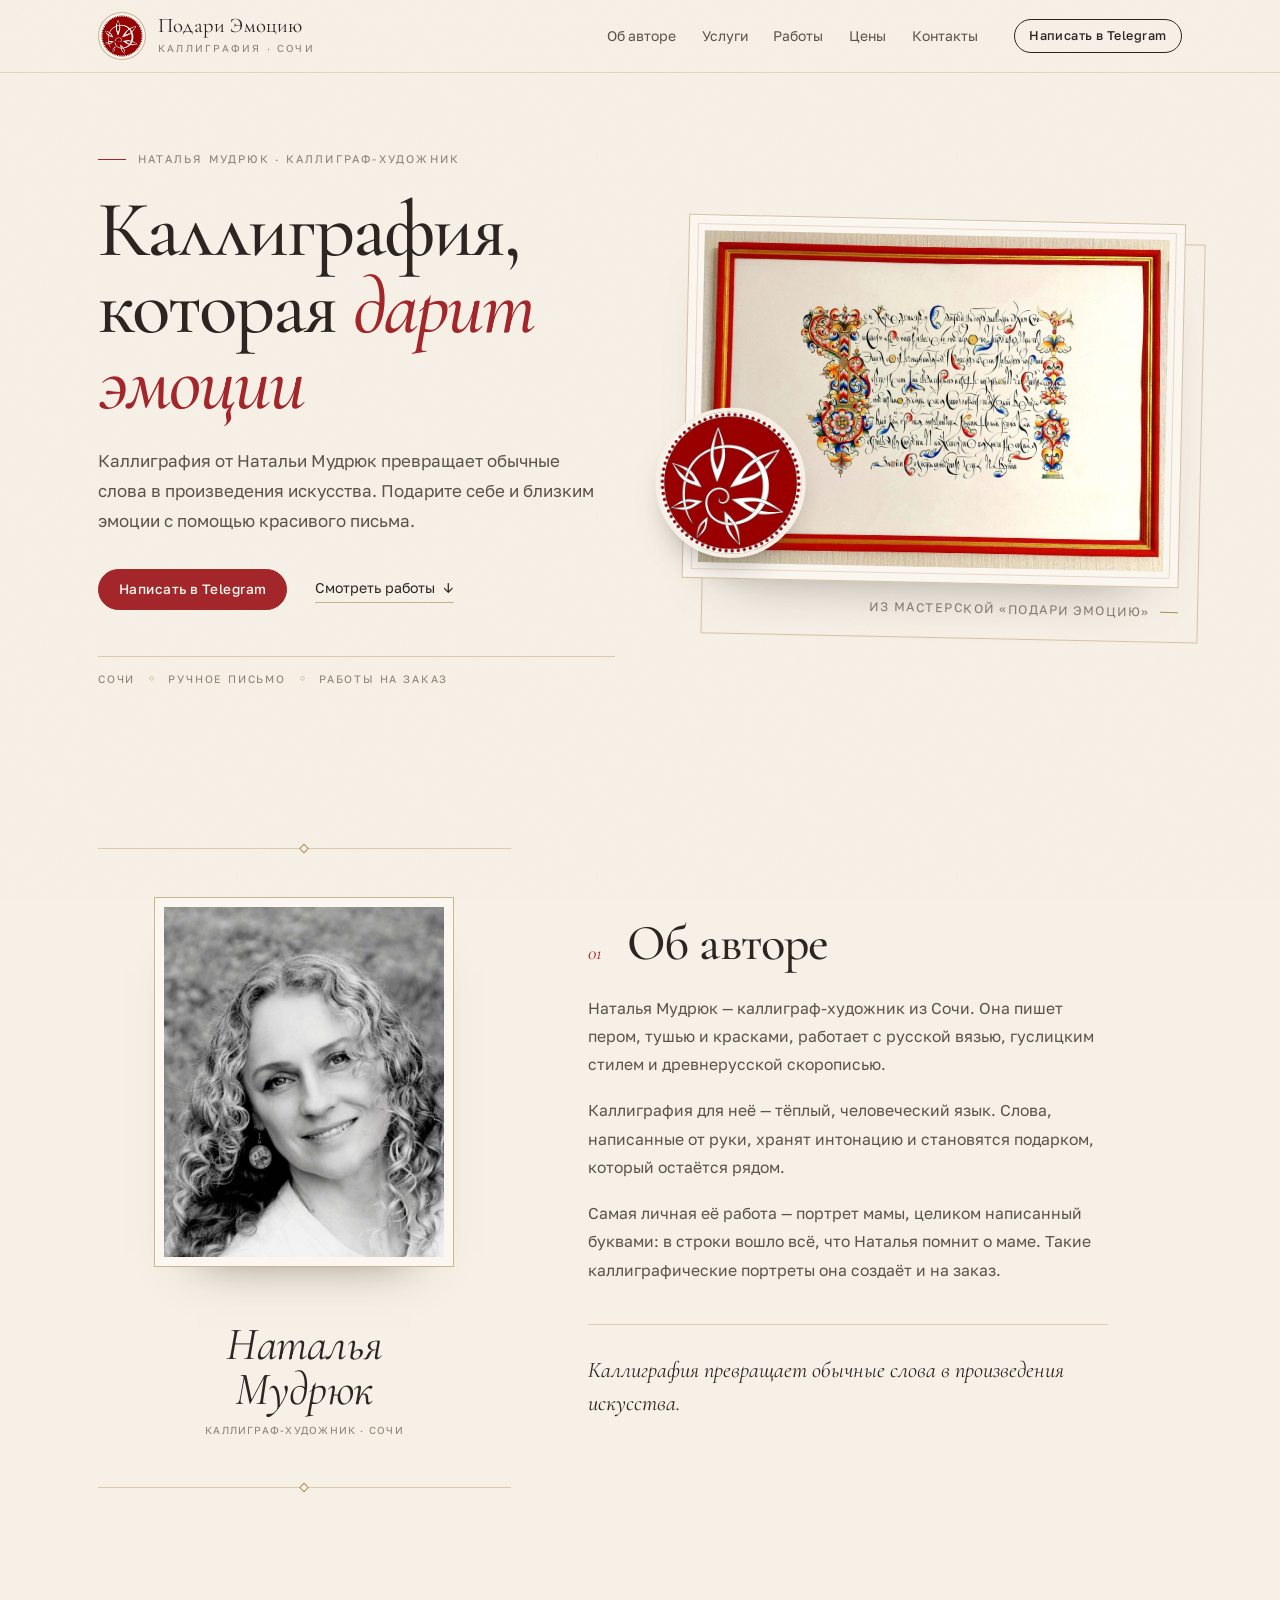
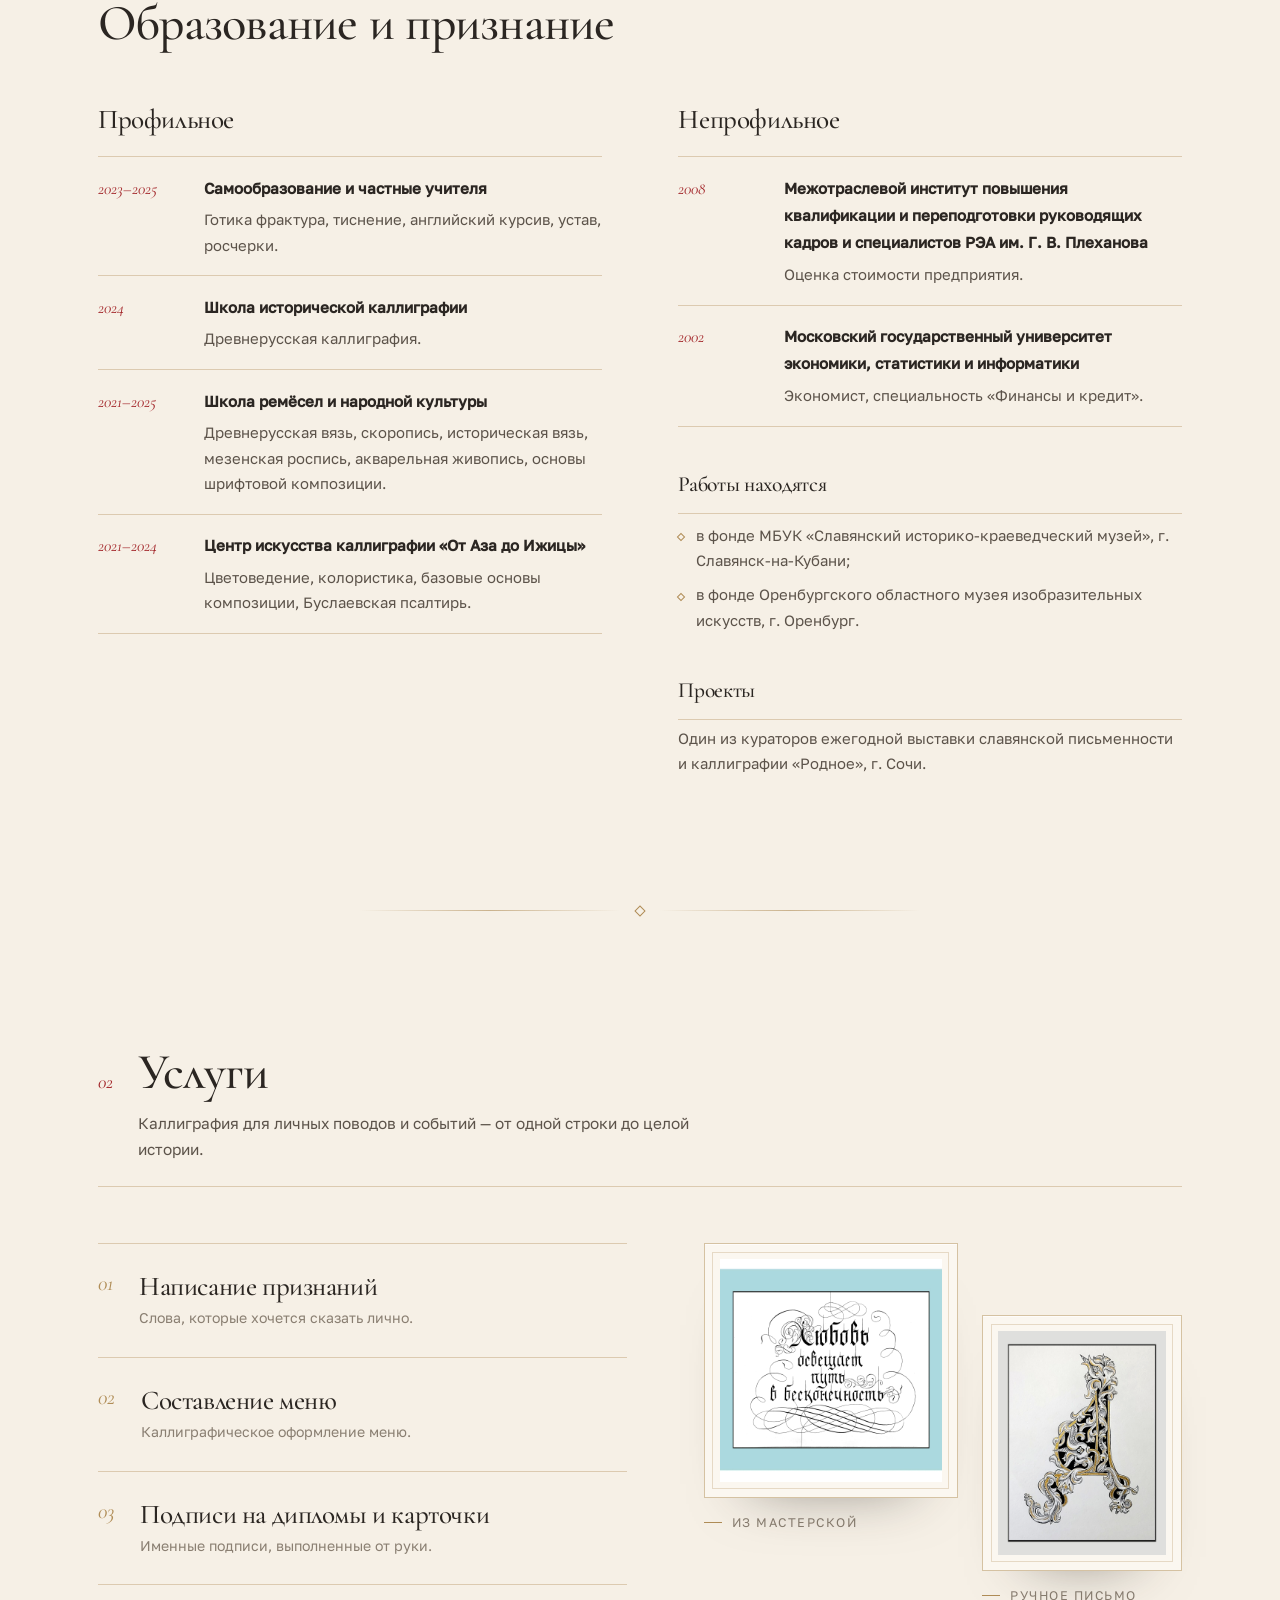
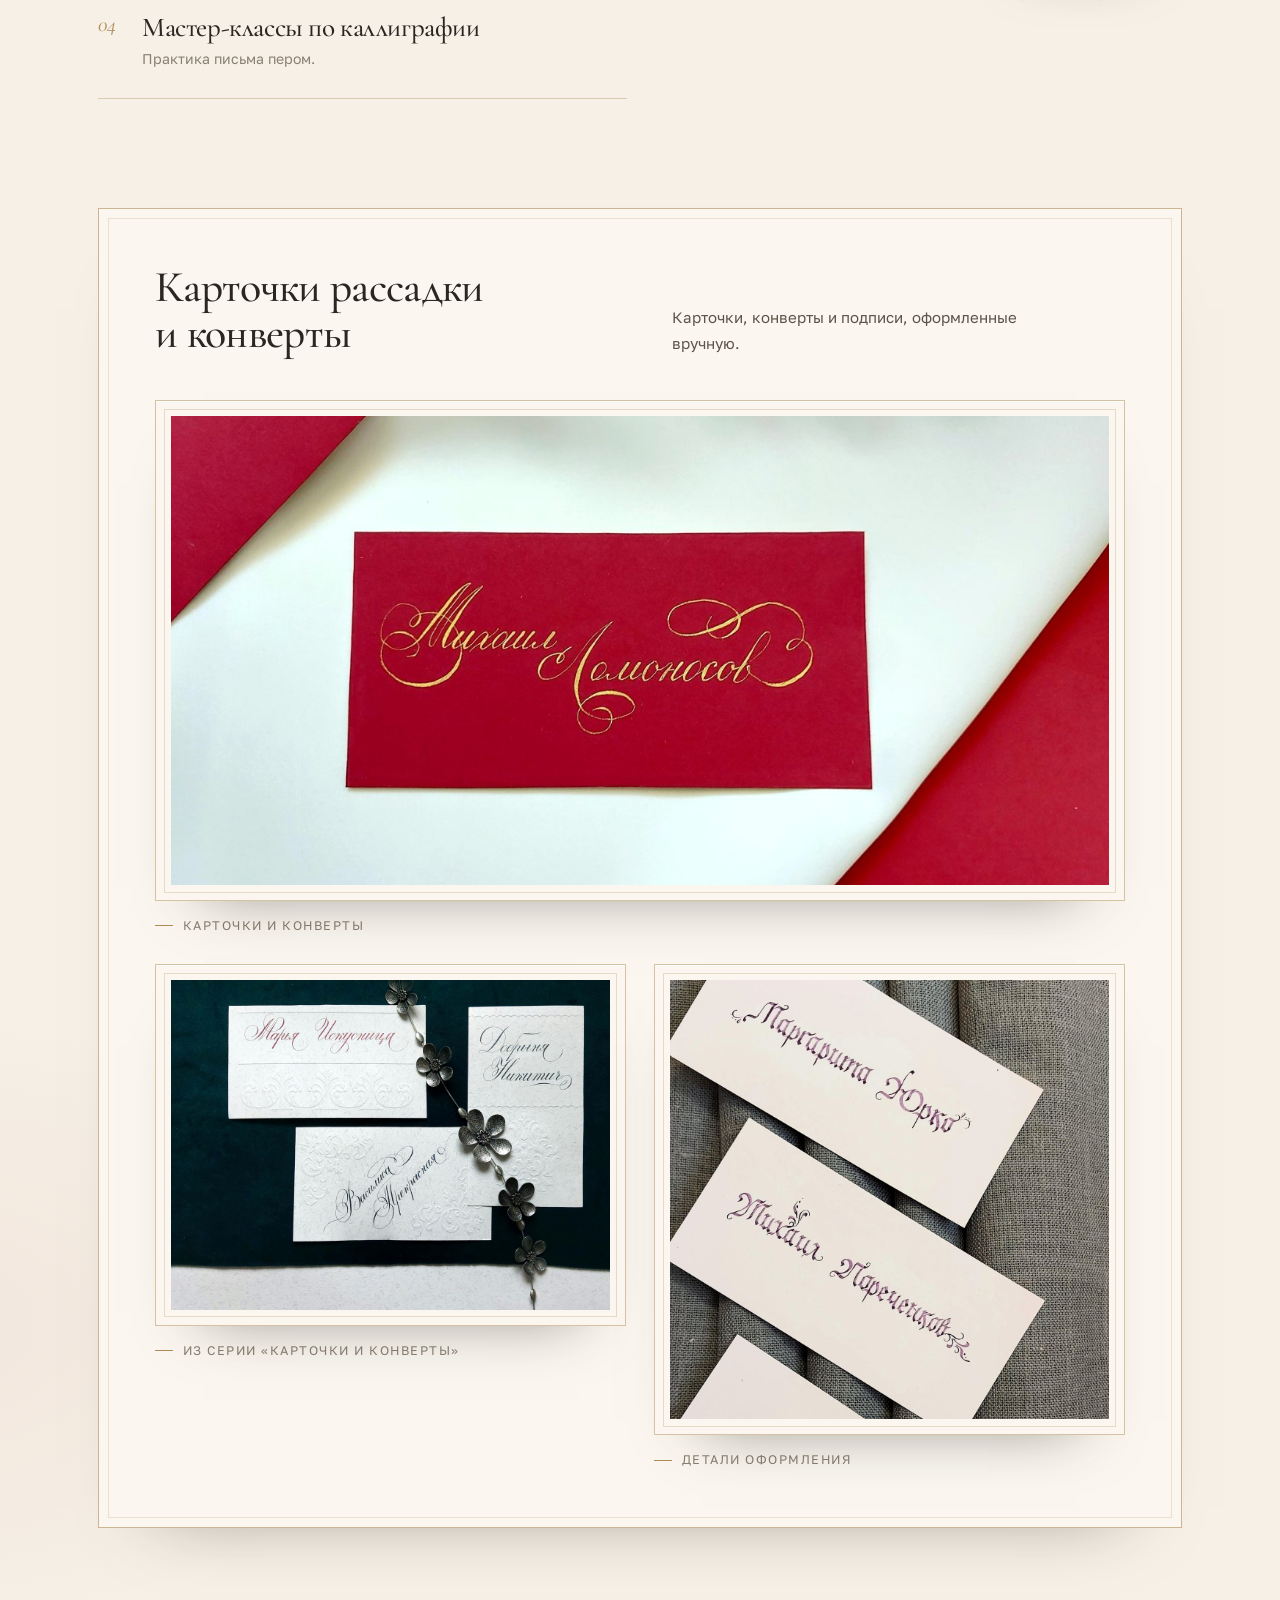
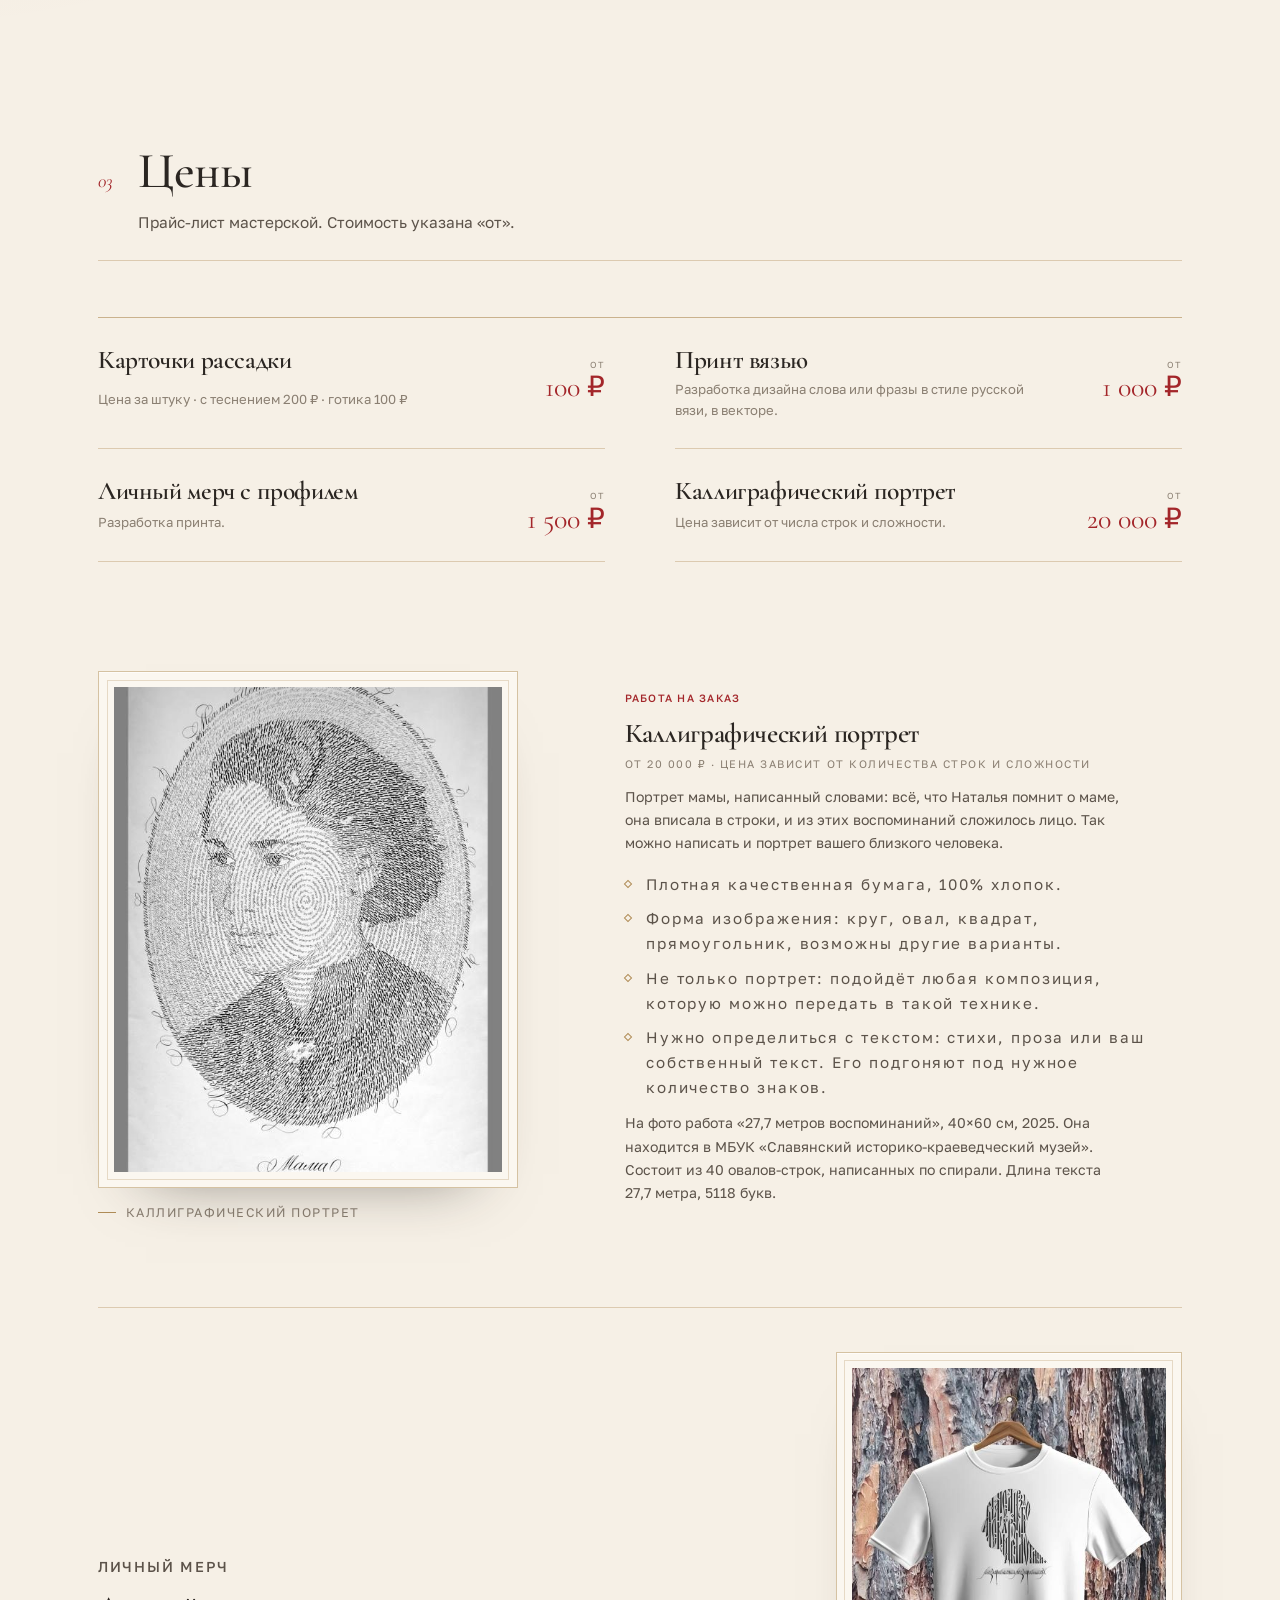
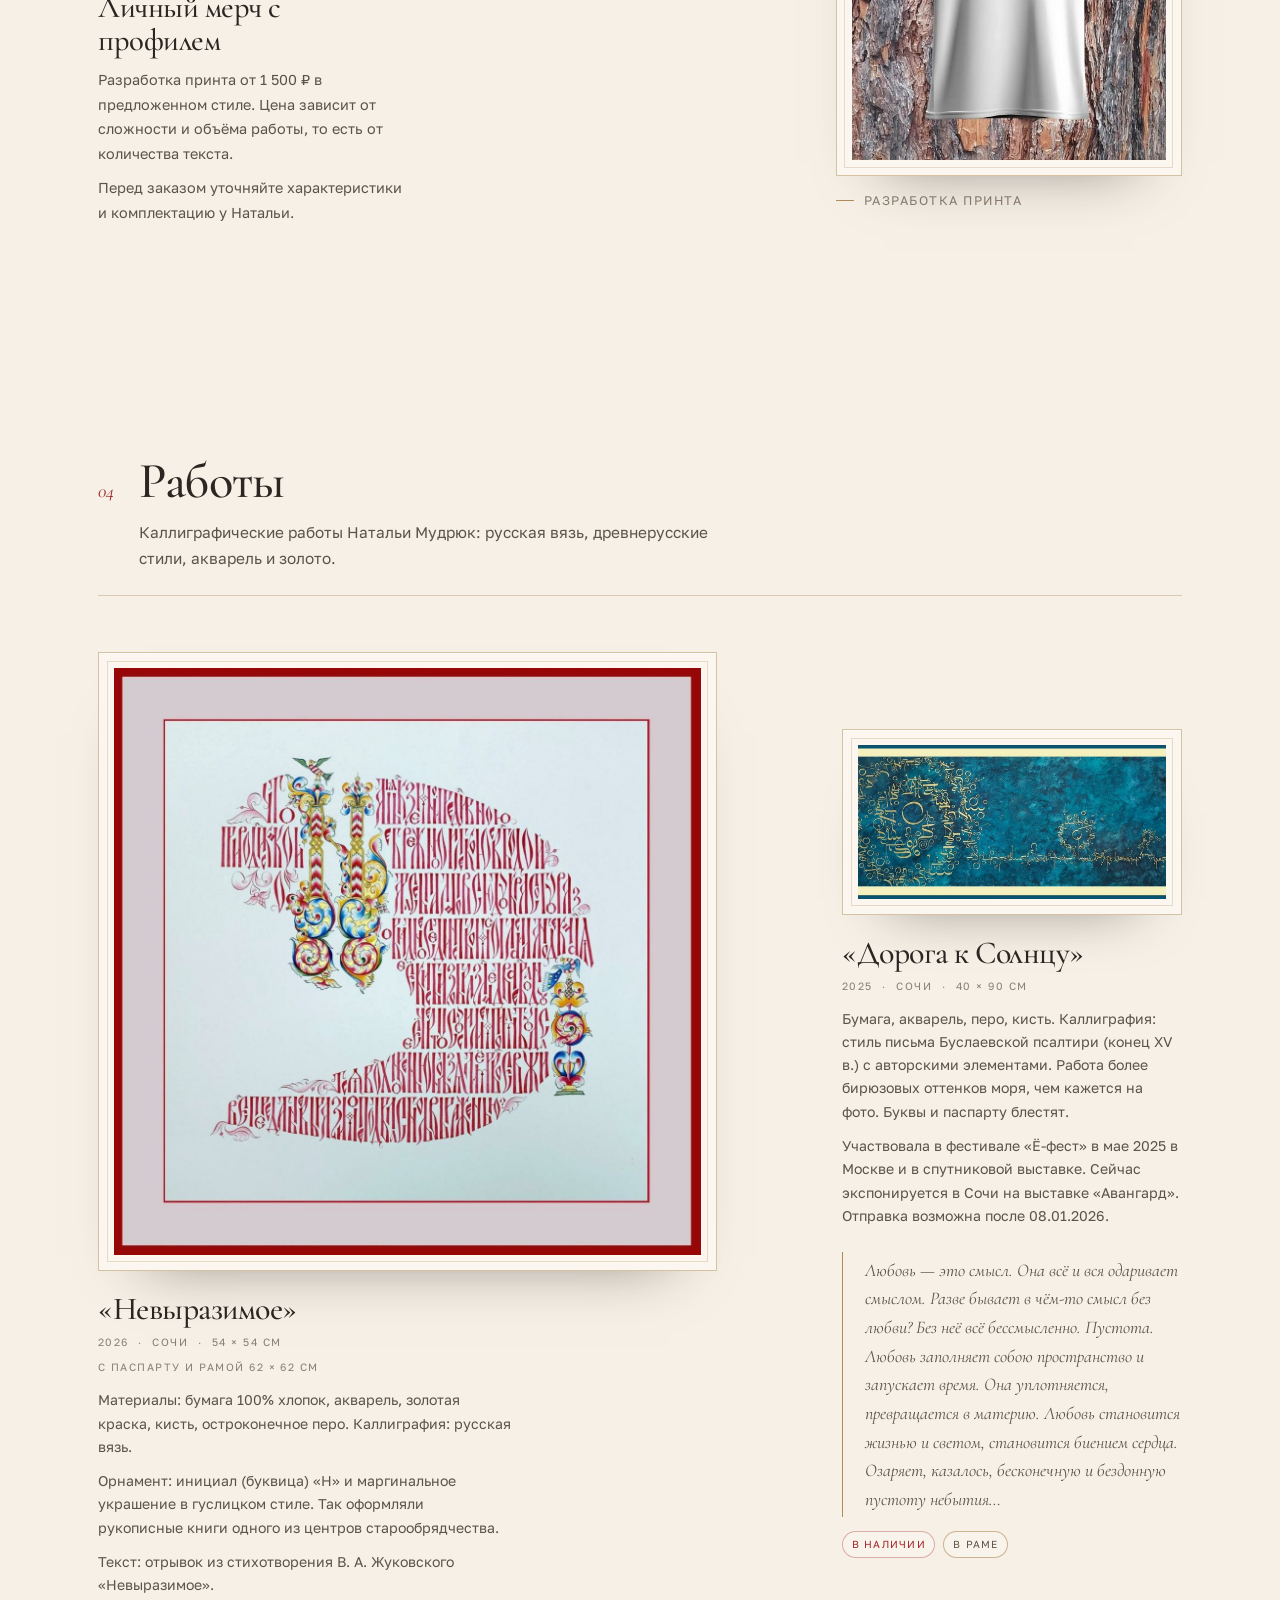
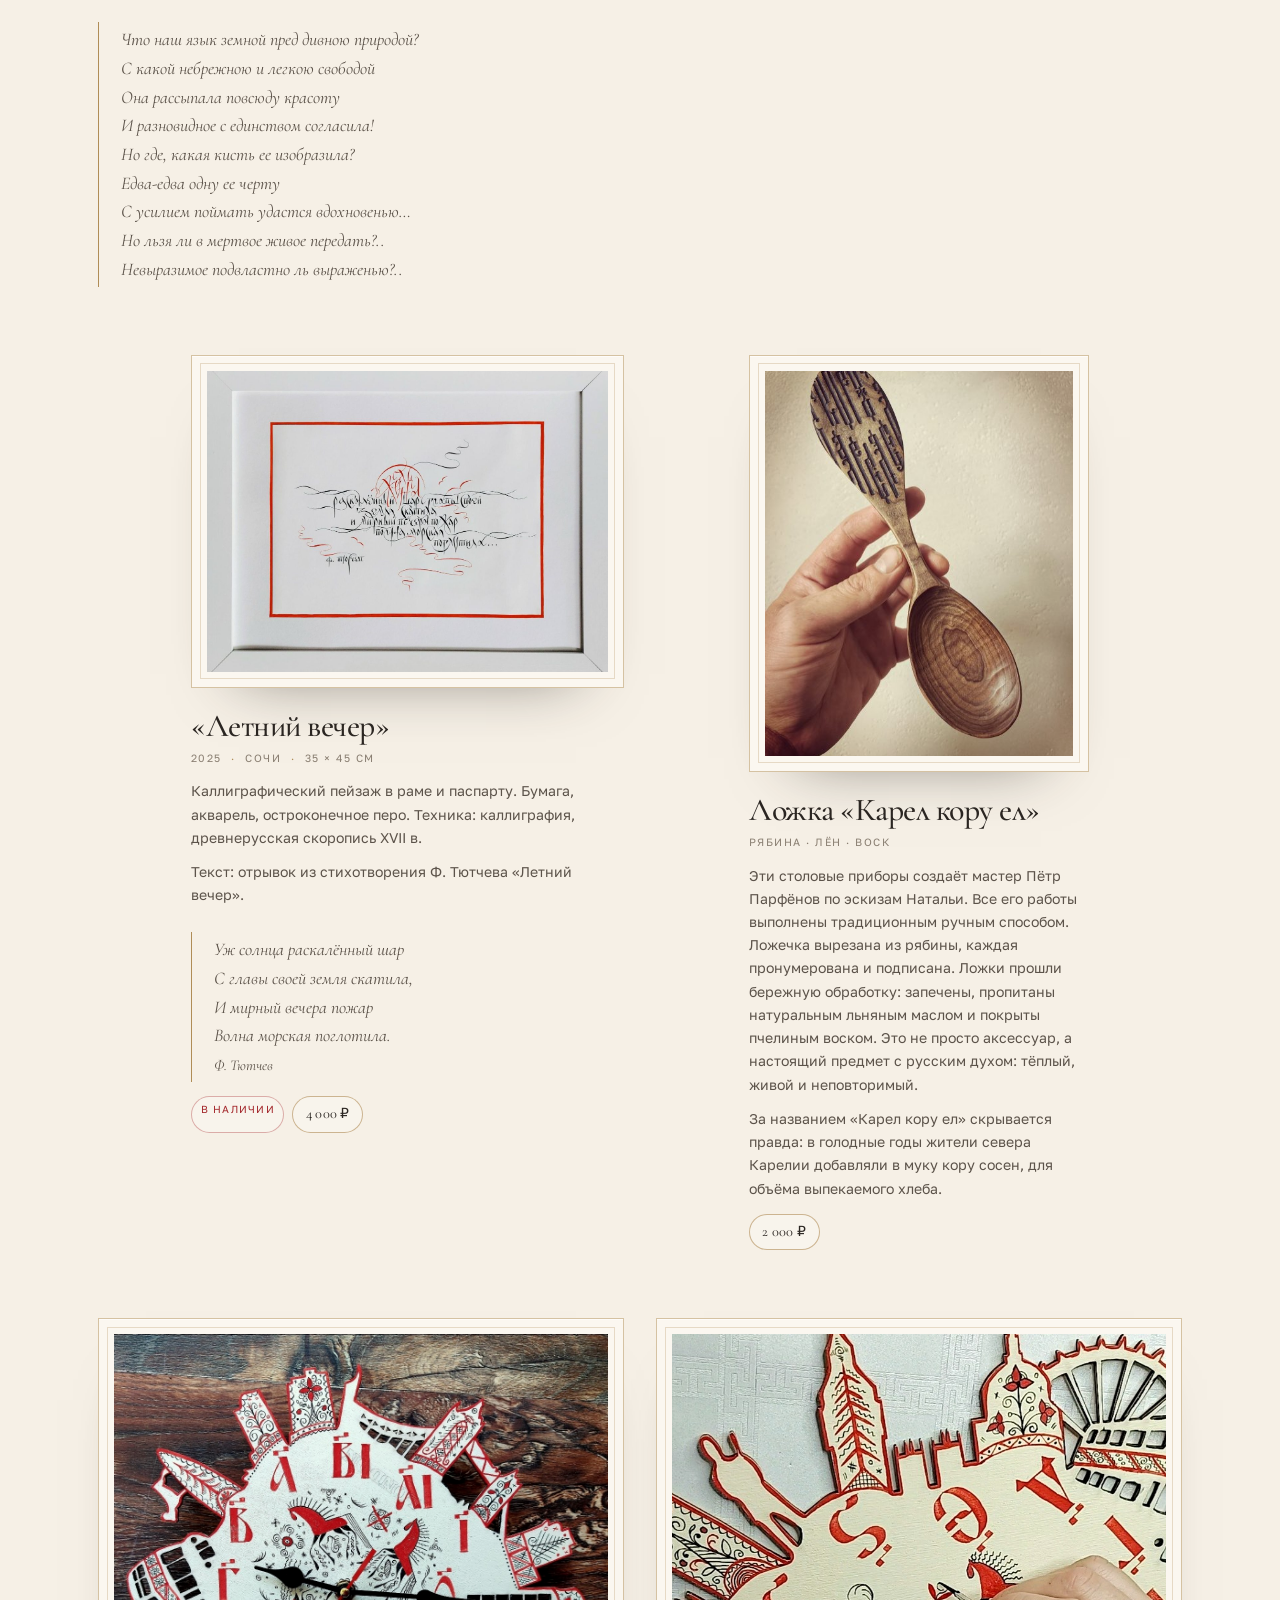
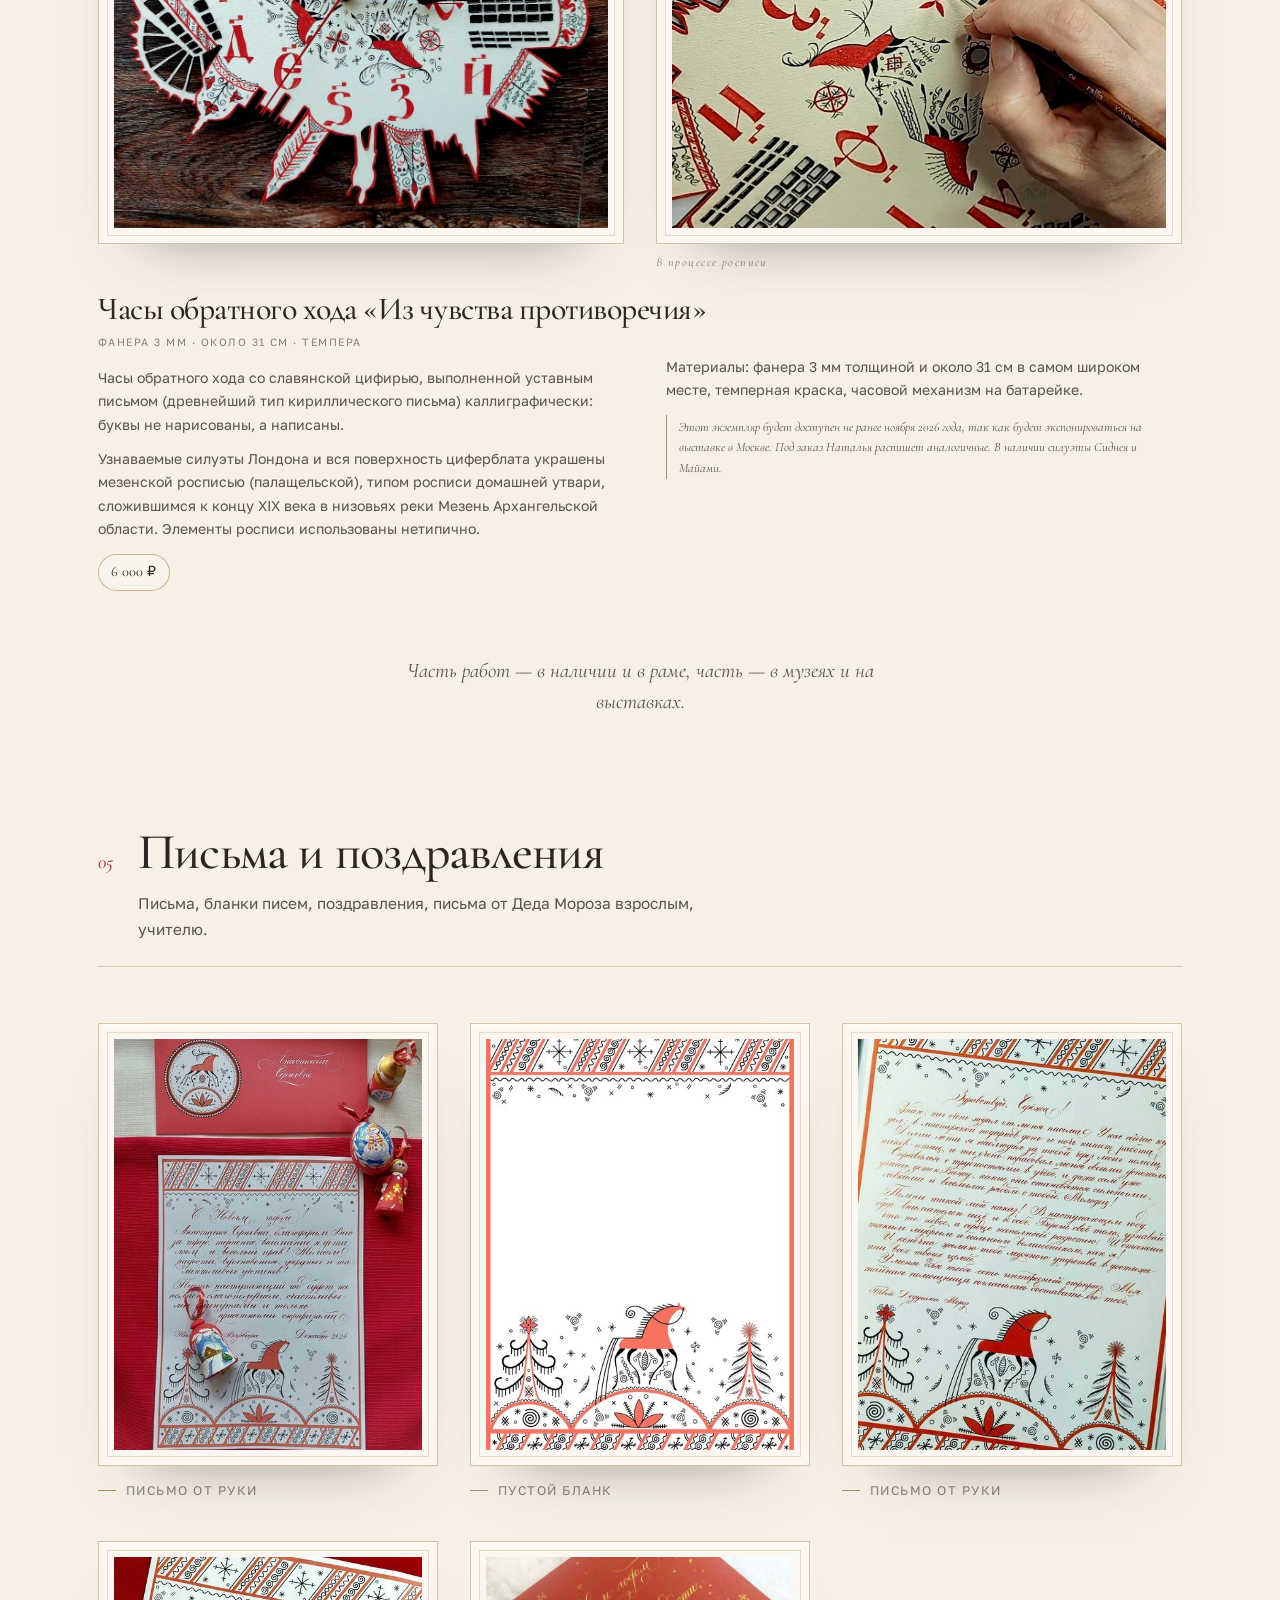
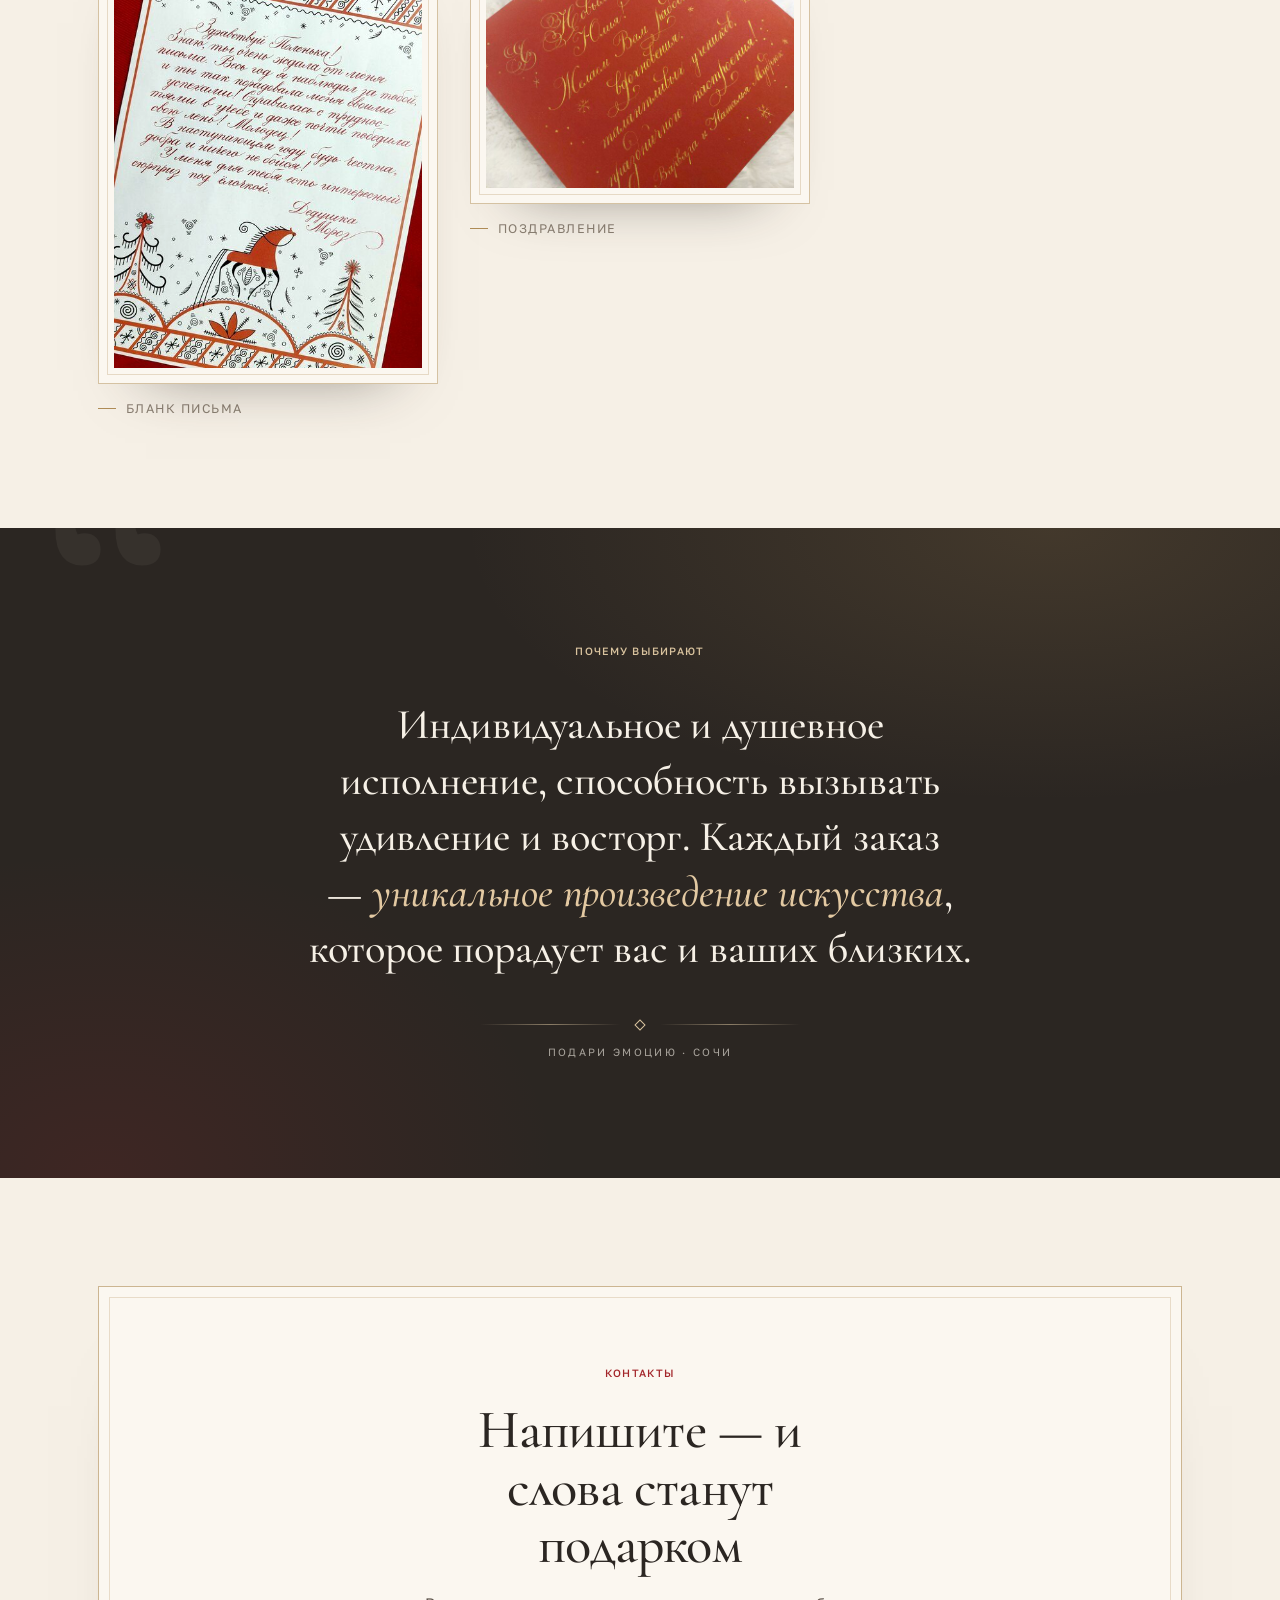
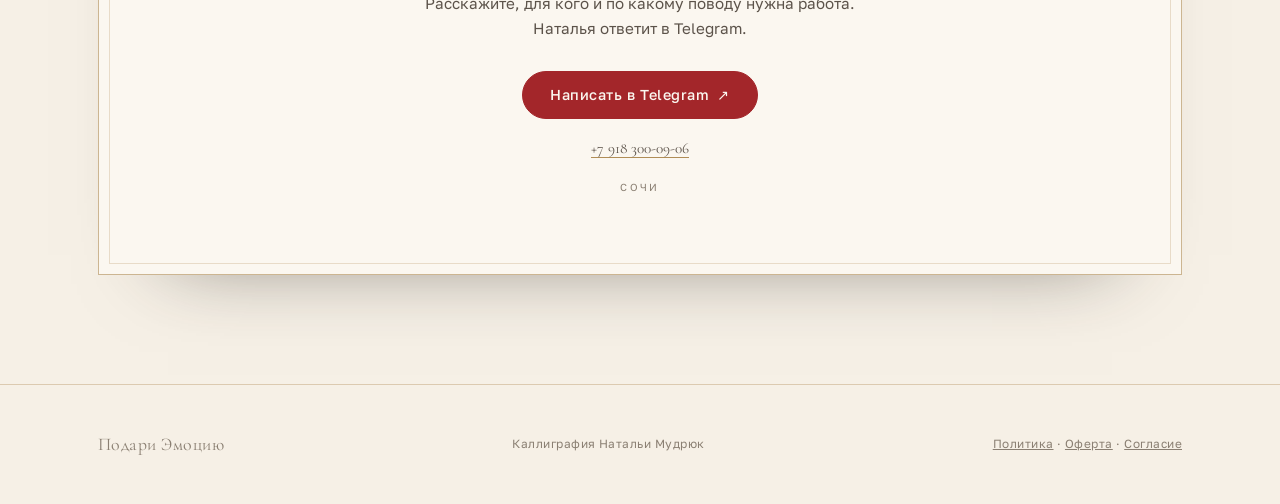
==== commit ce3c1307: "[agent] preview Натальи: ссылка Telegram" ====
--- a/preview-natalia-k7x2/index.html
+++ b/preview-natalia-k7x2/index.html
@@ -38,7 +38,7 @@
         </ul>
       </nav>
 
-            <a class="btn btn--line site-head__cta" href="https://t.me/+79183000906" target="_blank" rel="noopener">Написать в Telegram</a>
+            <a class="btn btn--line site-head__cta" href="https://t.me/natali_m_sochi" target="_blank" rel="noopener">Написать в Telegram</a>
     </div>
   </header>
 
@@ -52,7 +52,7 @@
           <h1>Каллиграфия,<br>которая <em>дарит эмоции</em></h1>
           <p class="hero__lead">Каллиграфия от Натальи Мудрюк превращает обычные слова в произведения искусства. Подарите себе и близким эмоции с помощью красивого письма.</p>
           <div class="hero__actions">
-                        <a class="btn btn--solid" href="https://t.me/+79183000906" target="_blank" rel="noopener">Написать в Telegram</a>
+                        <a class="btn btn--solid" href="https://t.me/natali_m_sochi" target="_blank" rel="noopener">Написать в Telegram</a>
             <a class="link-arrow" href="#works">Смотреть работы <span aria-hidden="true">↓</span></a>
           </div>
           <ul class="hero__meta">
@@ -464,7 +464,7 @@
           <p class="kicker">Контакты</p>
           <h2>Напишите — и слова станут подарком</h2>
           <p>Расскажите, для кого и по какому поводу нужна работа. Наталья ответит в Telegram.</p>
-                              <a class="btn btn--red" href="https://t.me/+79183000906" target="_blank" rel="noopener">Написать в Telegram <span aria-hidden="true">↗</span></a>
+                              <a class="btn btn--red" href="https://t.me/natali_m_sochi" target="_blank" rel="noopener">Написать в Telegram <span aria-hidden="true">↗</span></a>
           <p class="contact-card__phone"><a href="tel:+79183000906">+7 918 300-09-06</a></p>
           <p class="contact-card__place">Сочи</p>
         </div>
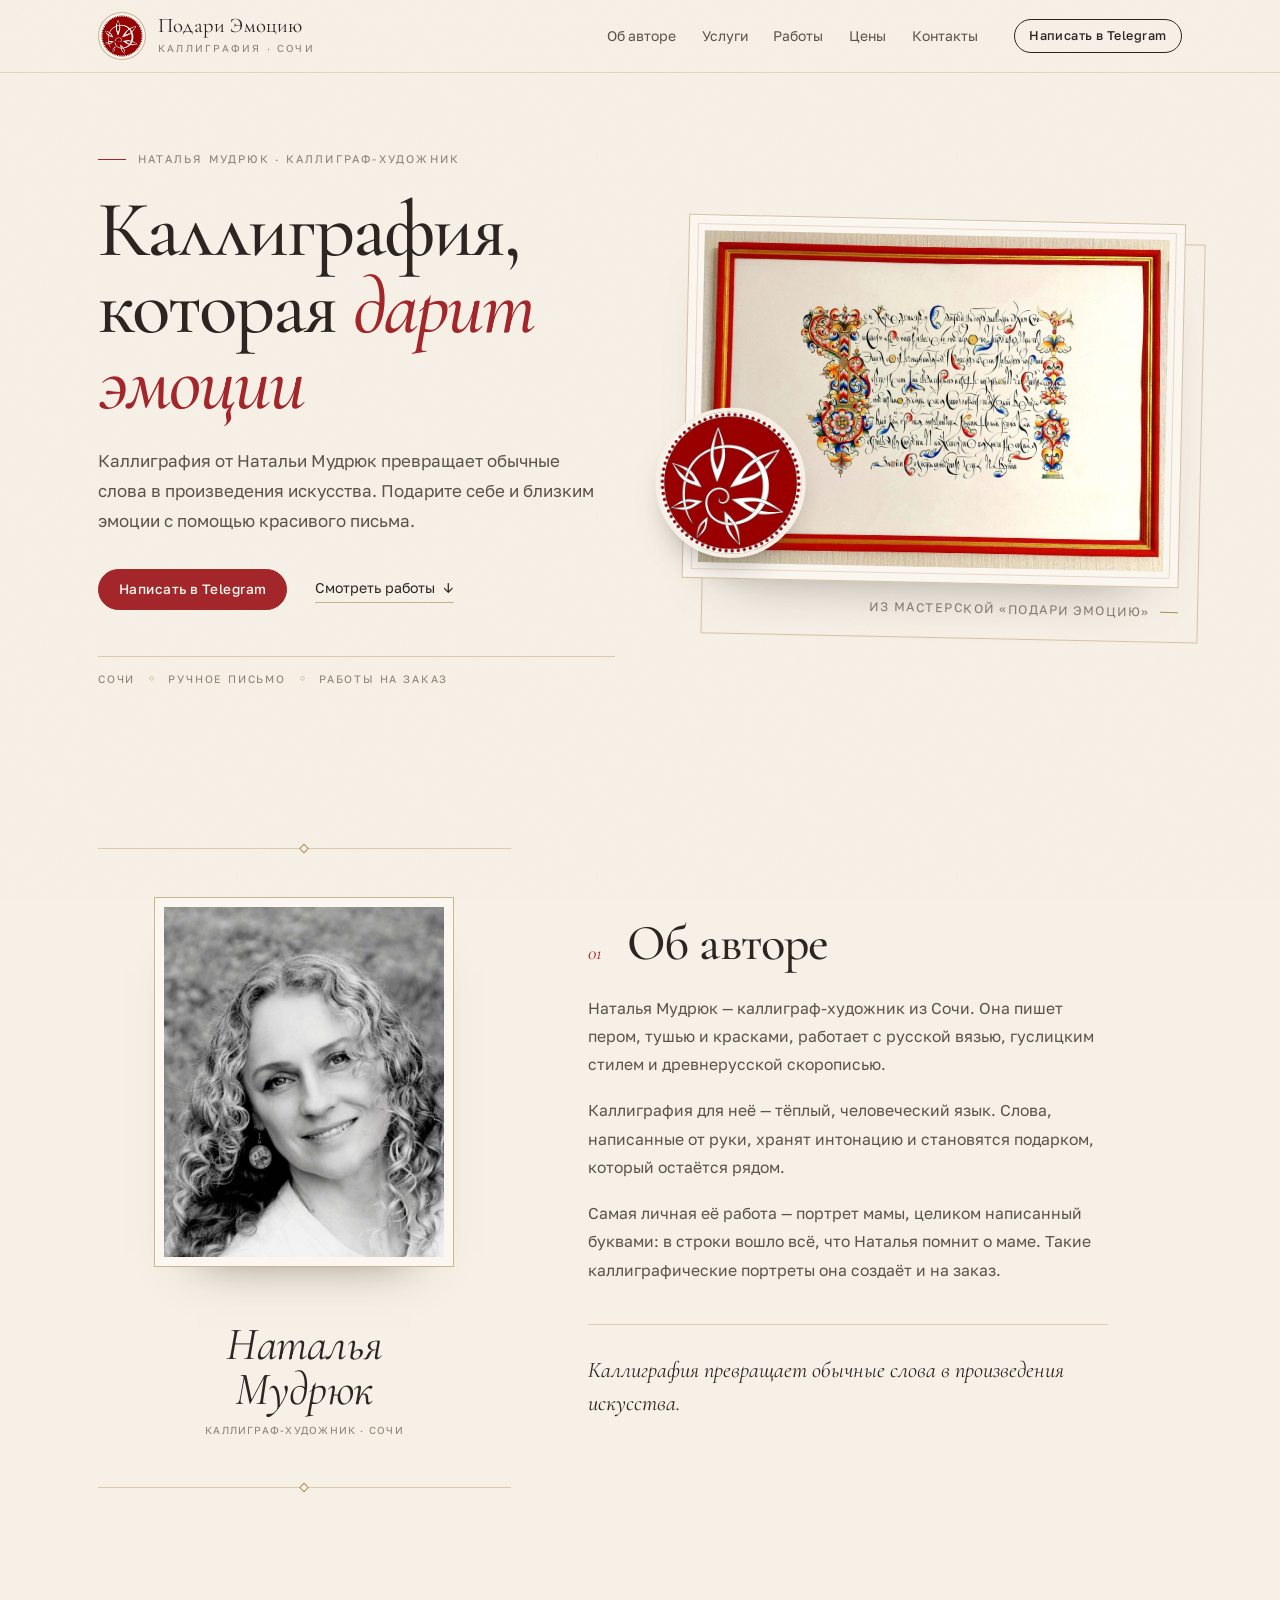
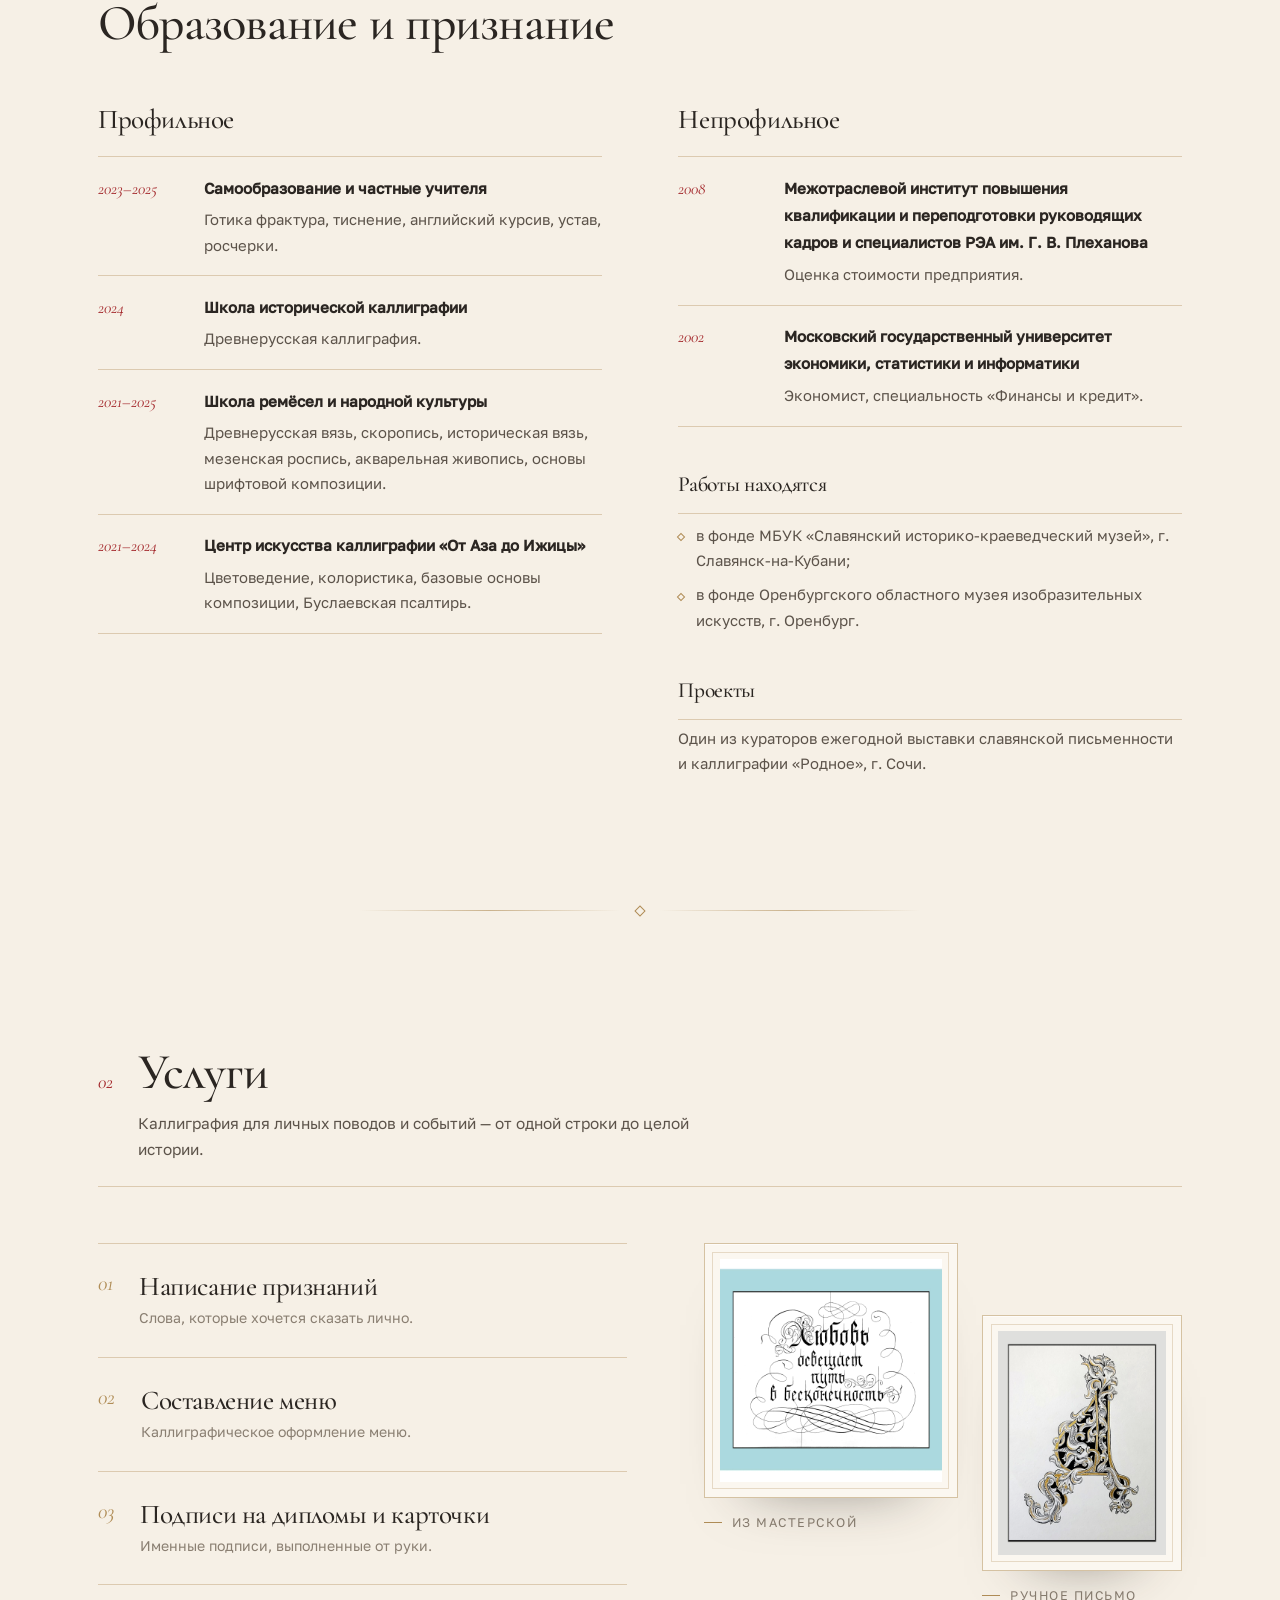
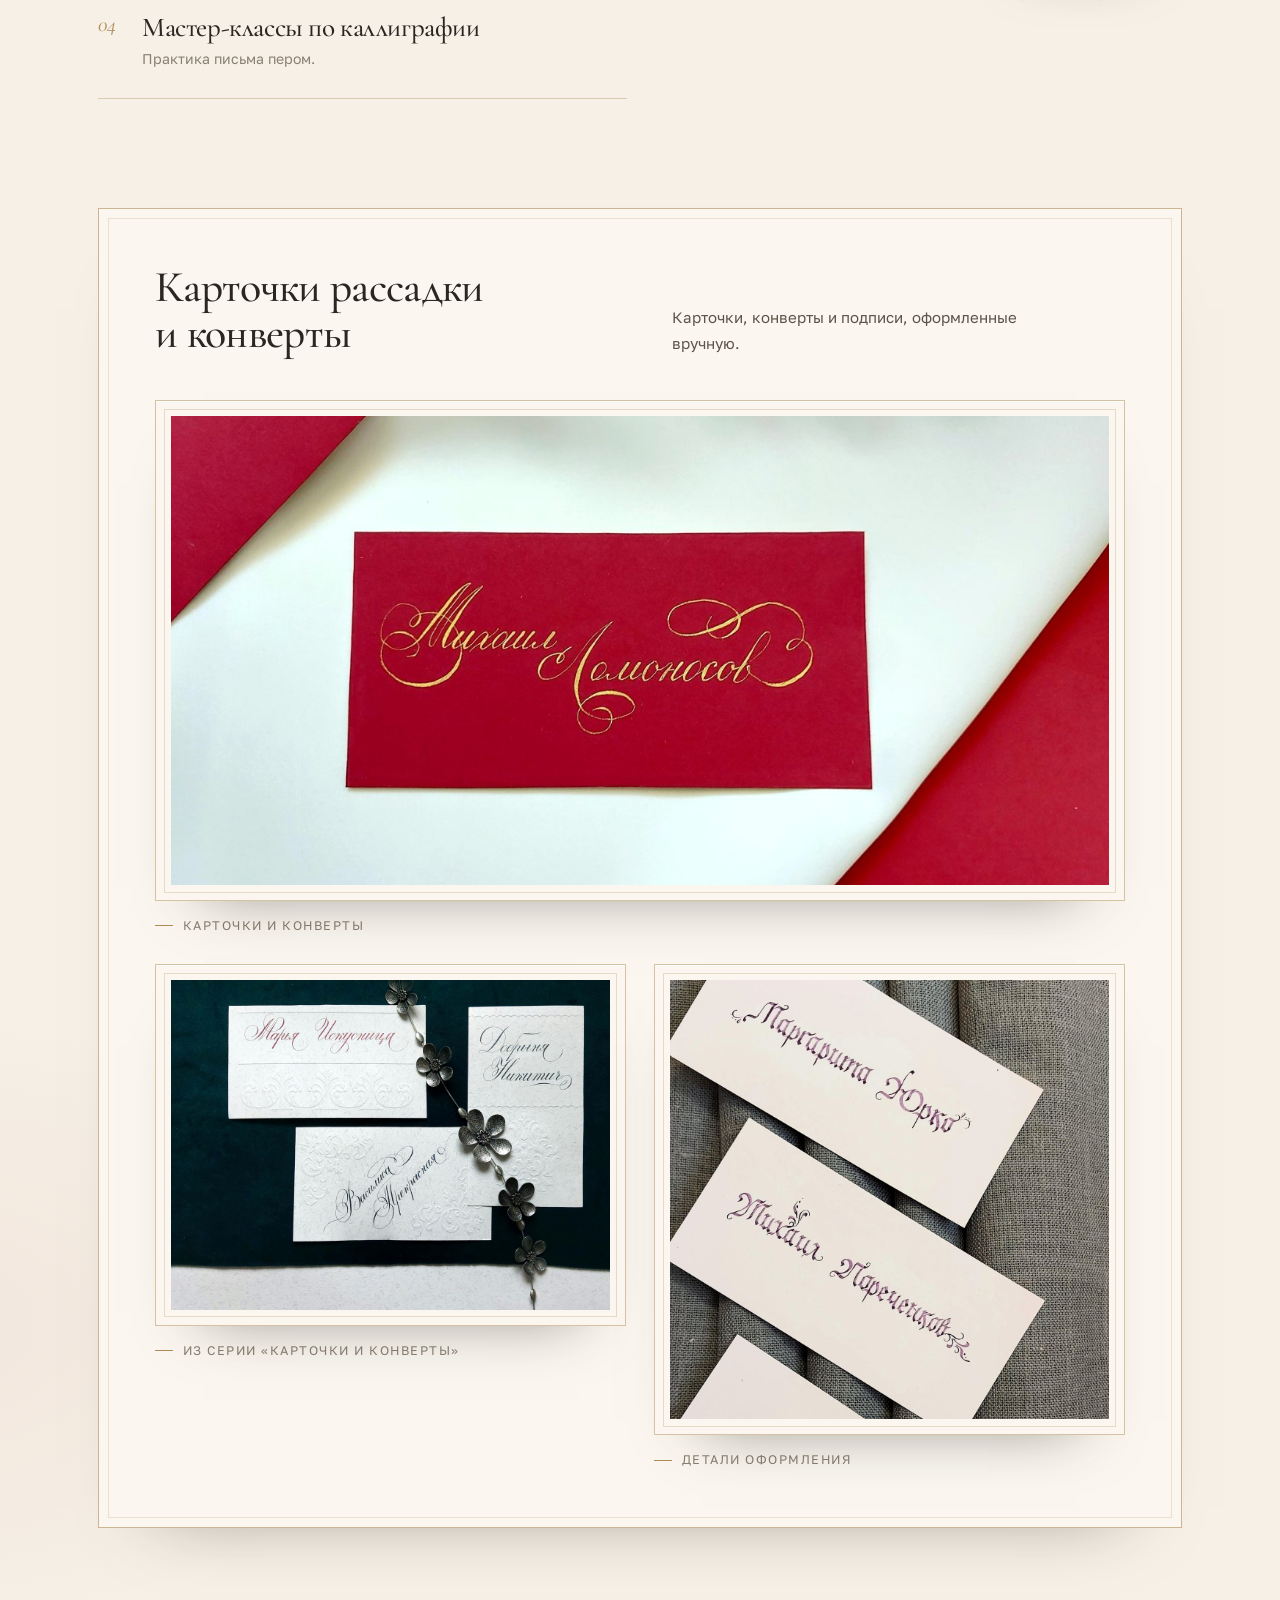
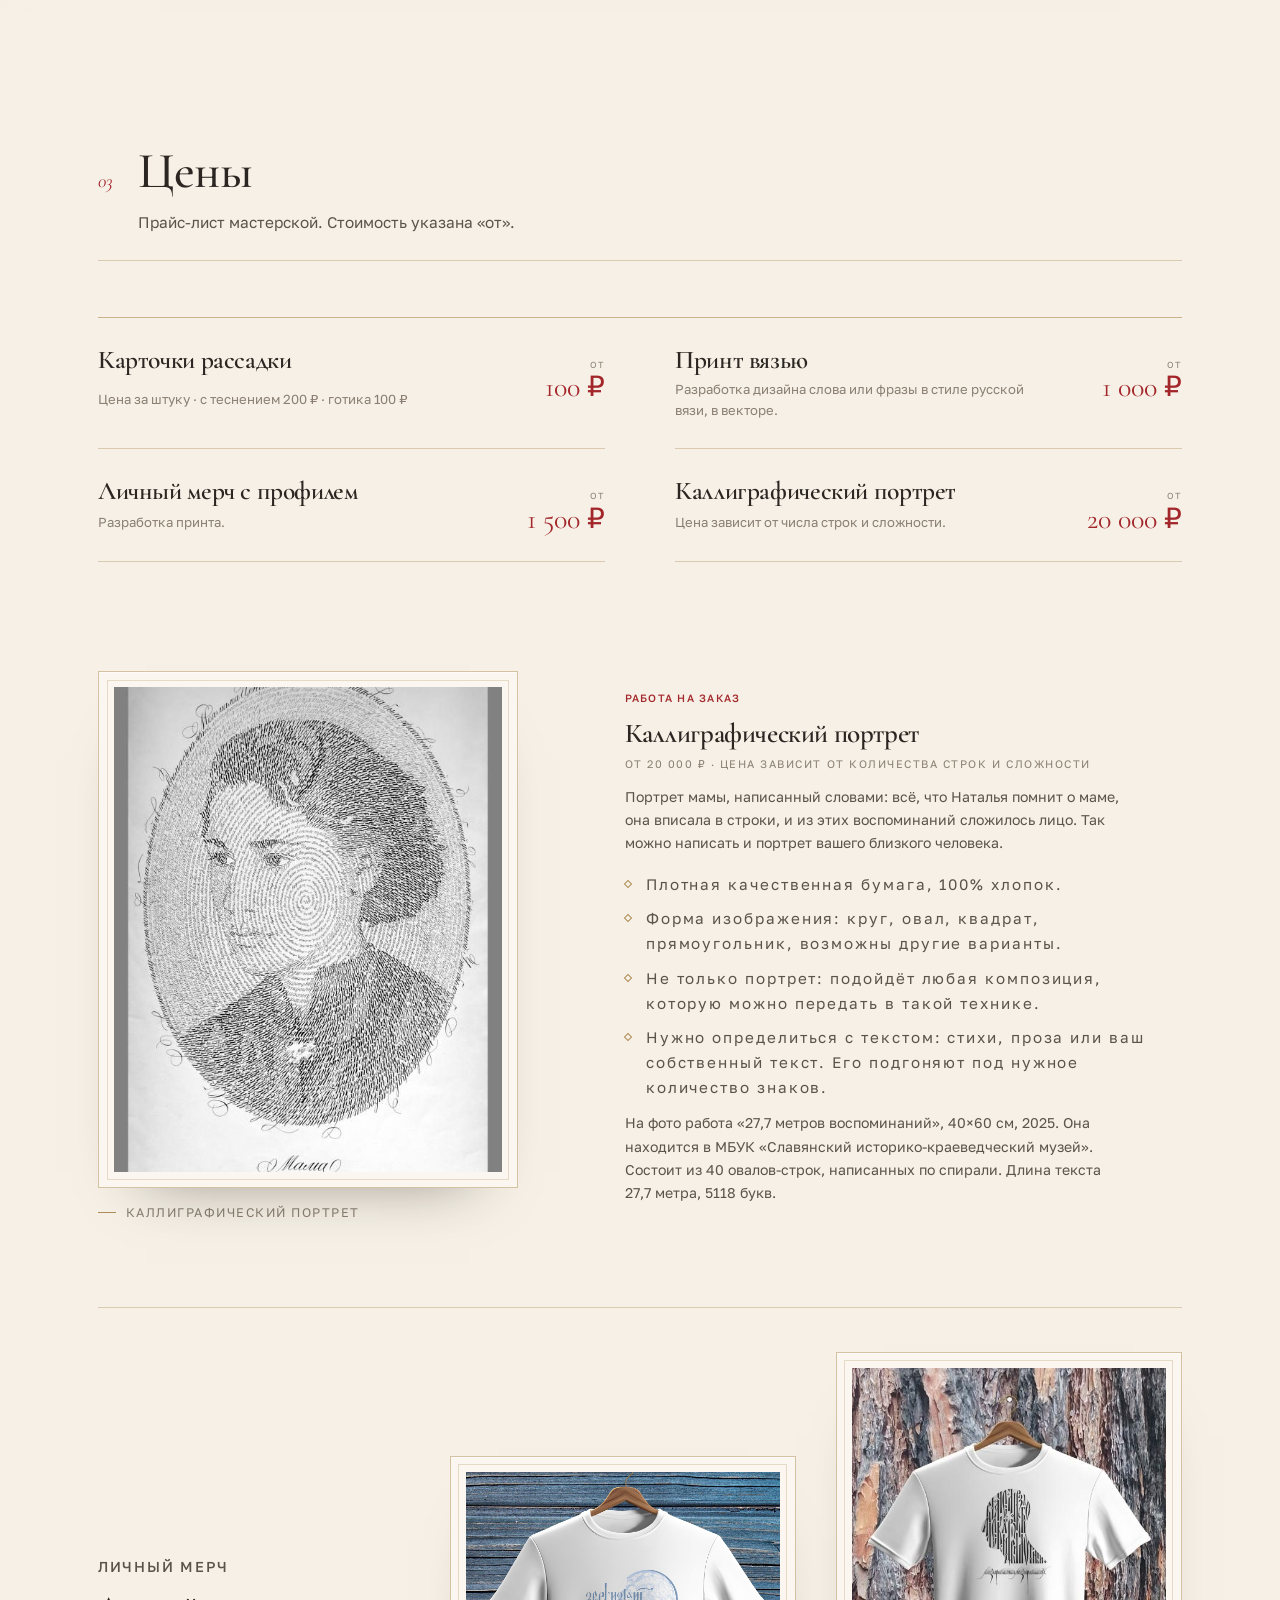
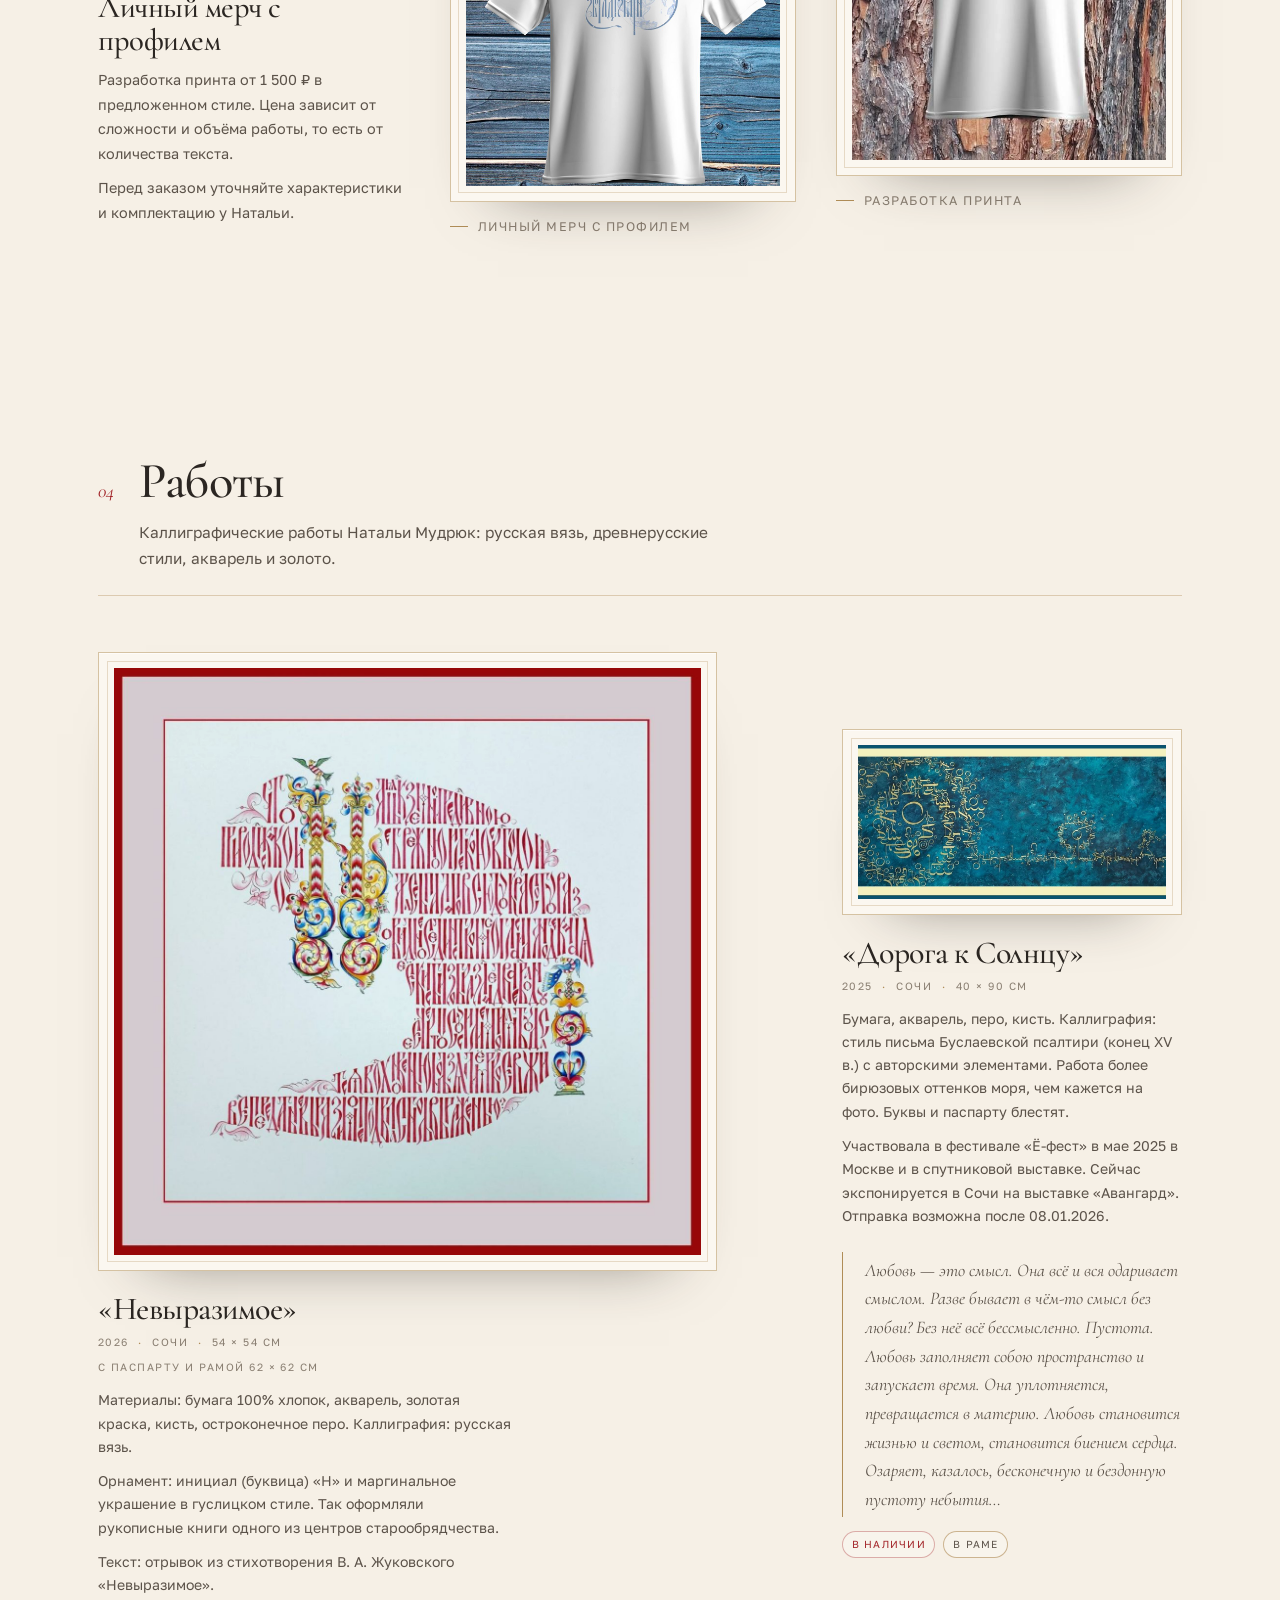
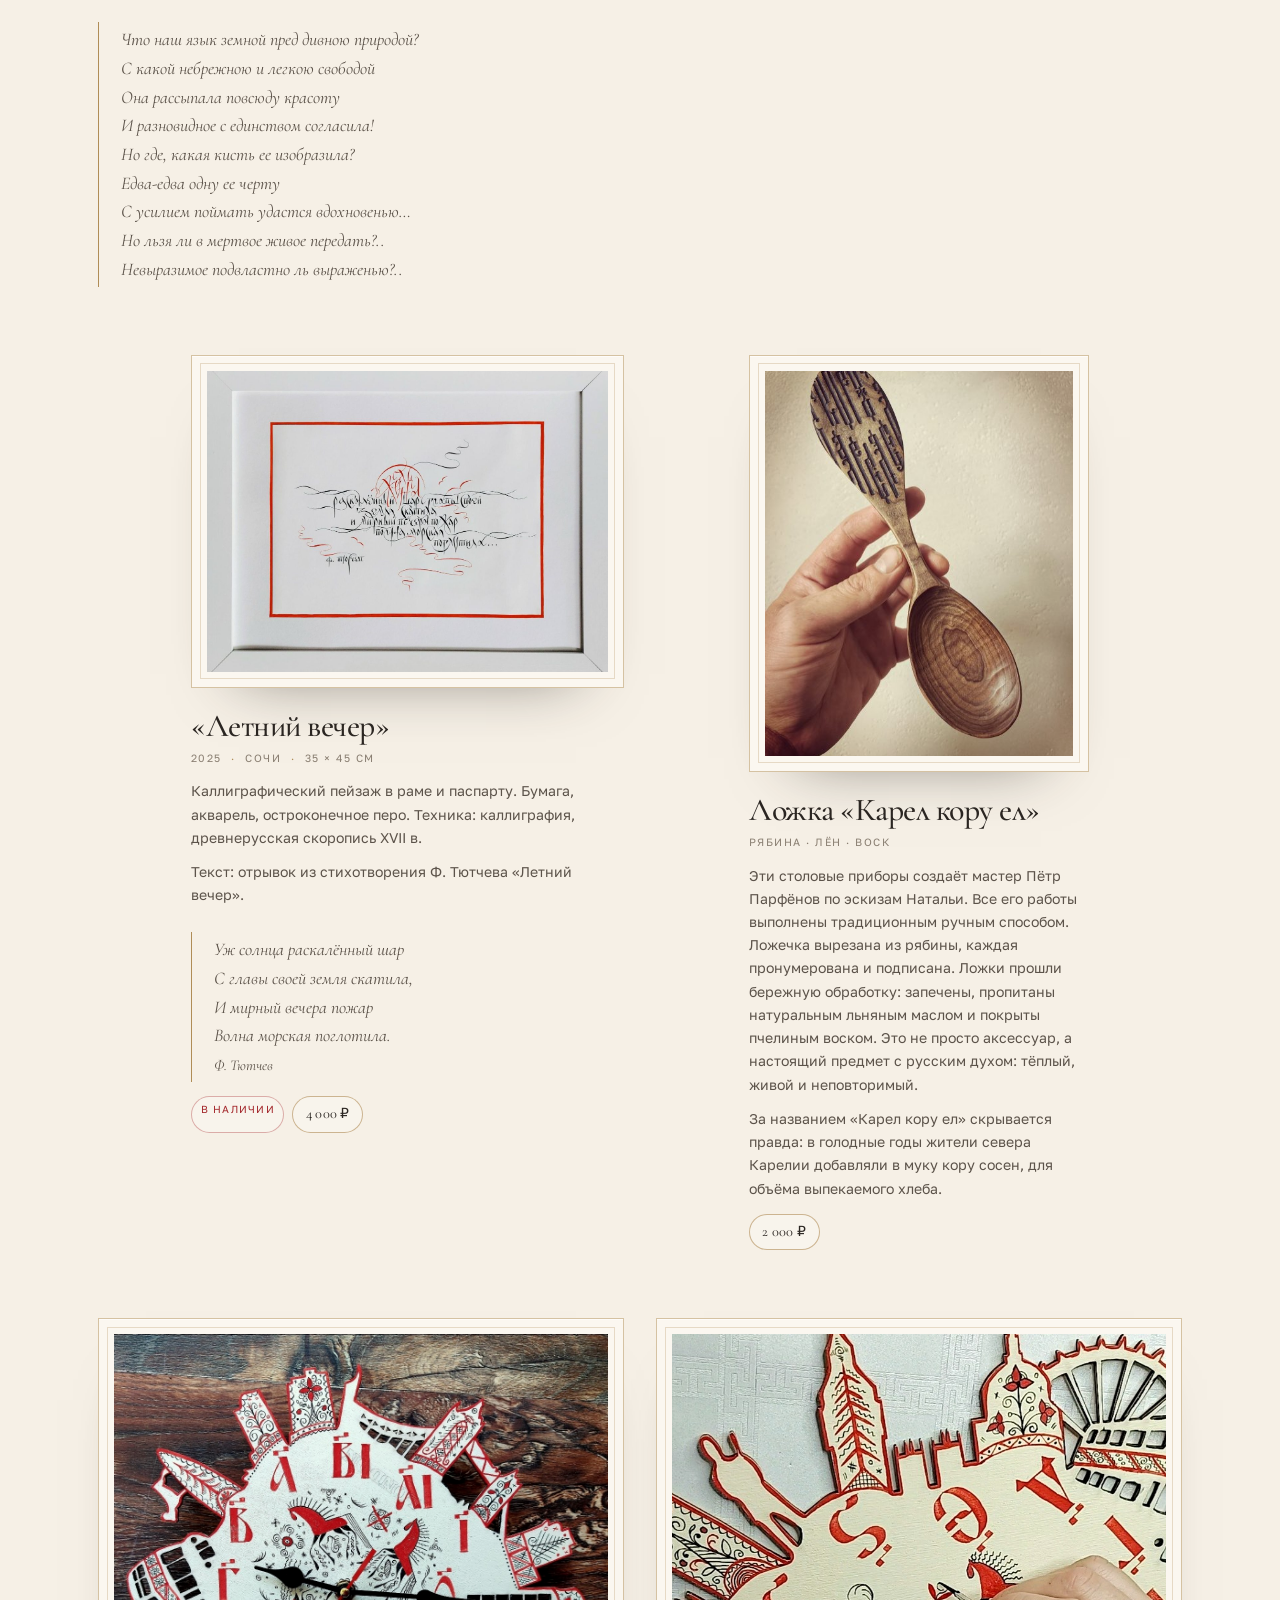
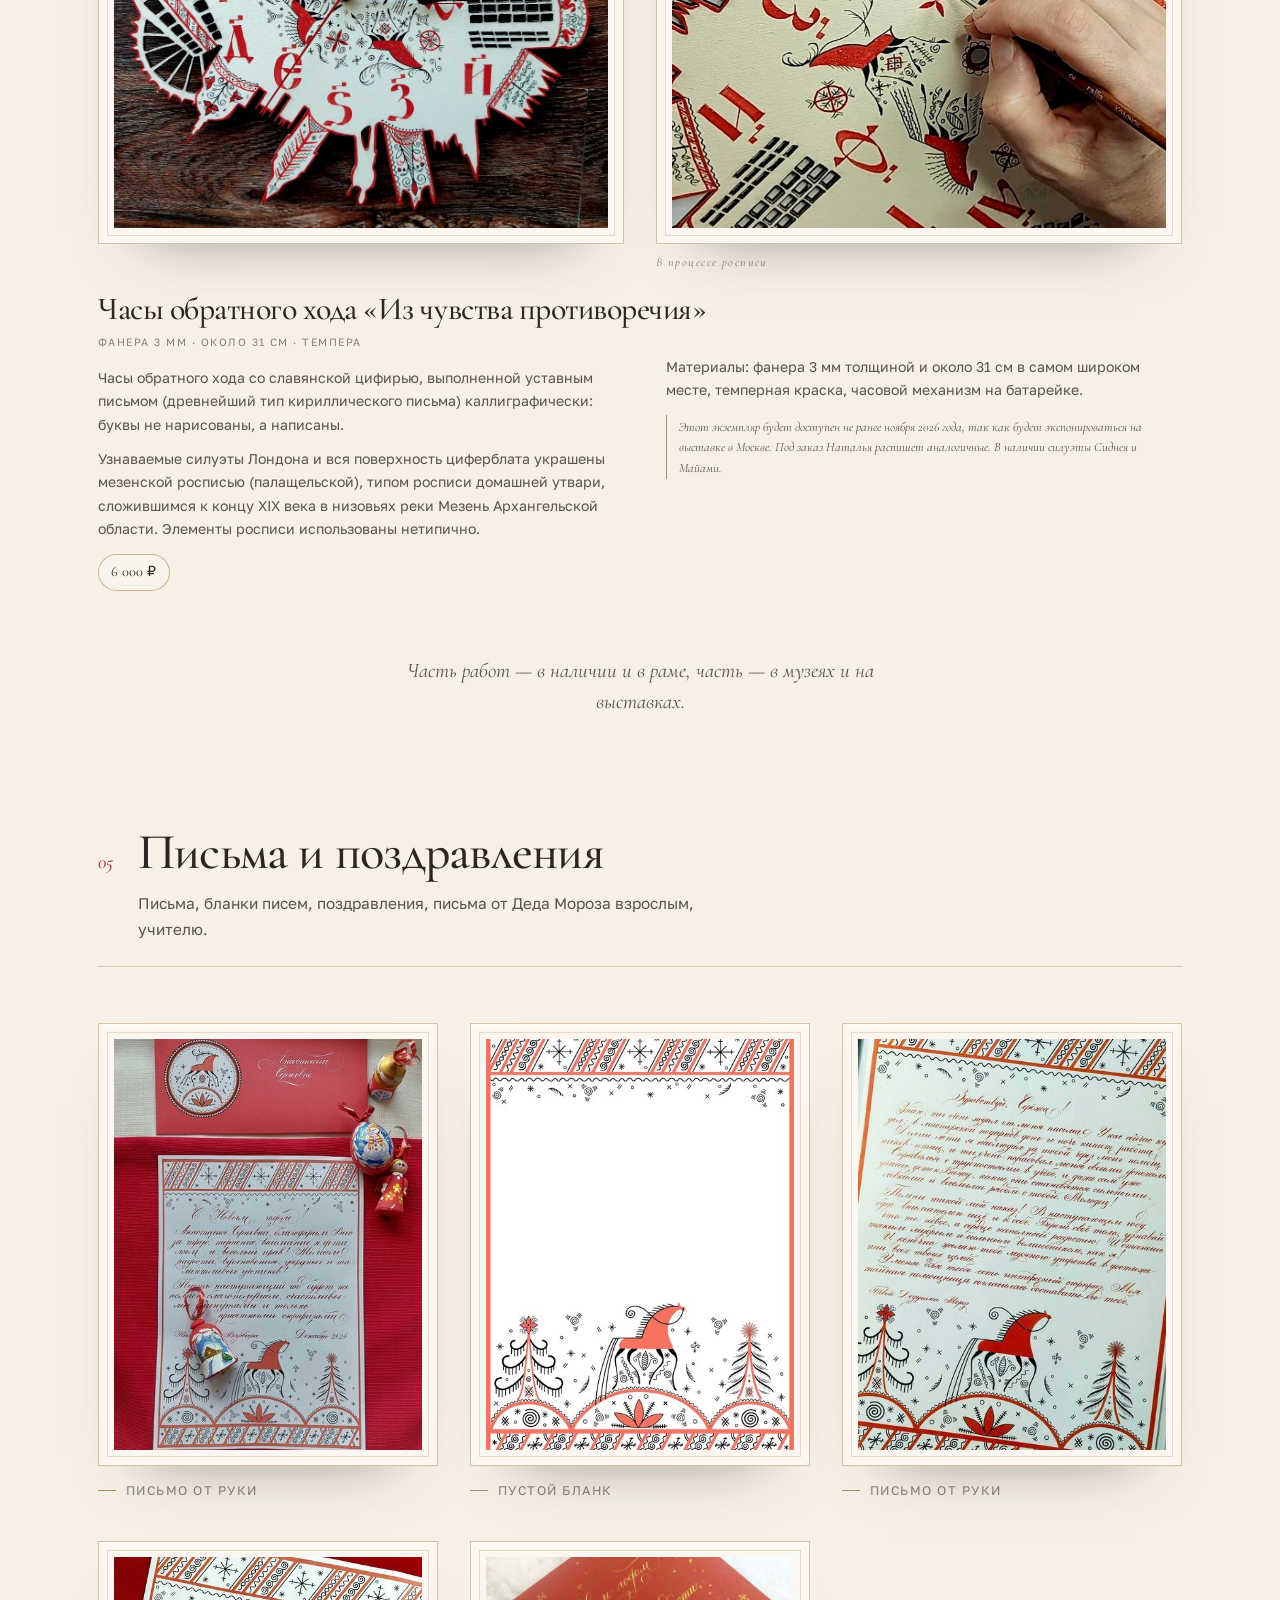
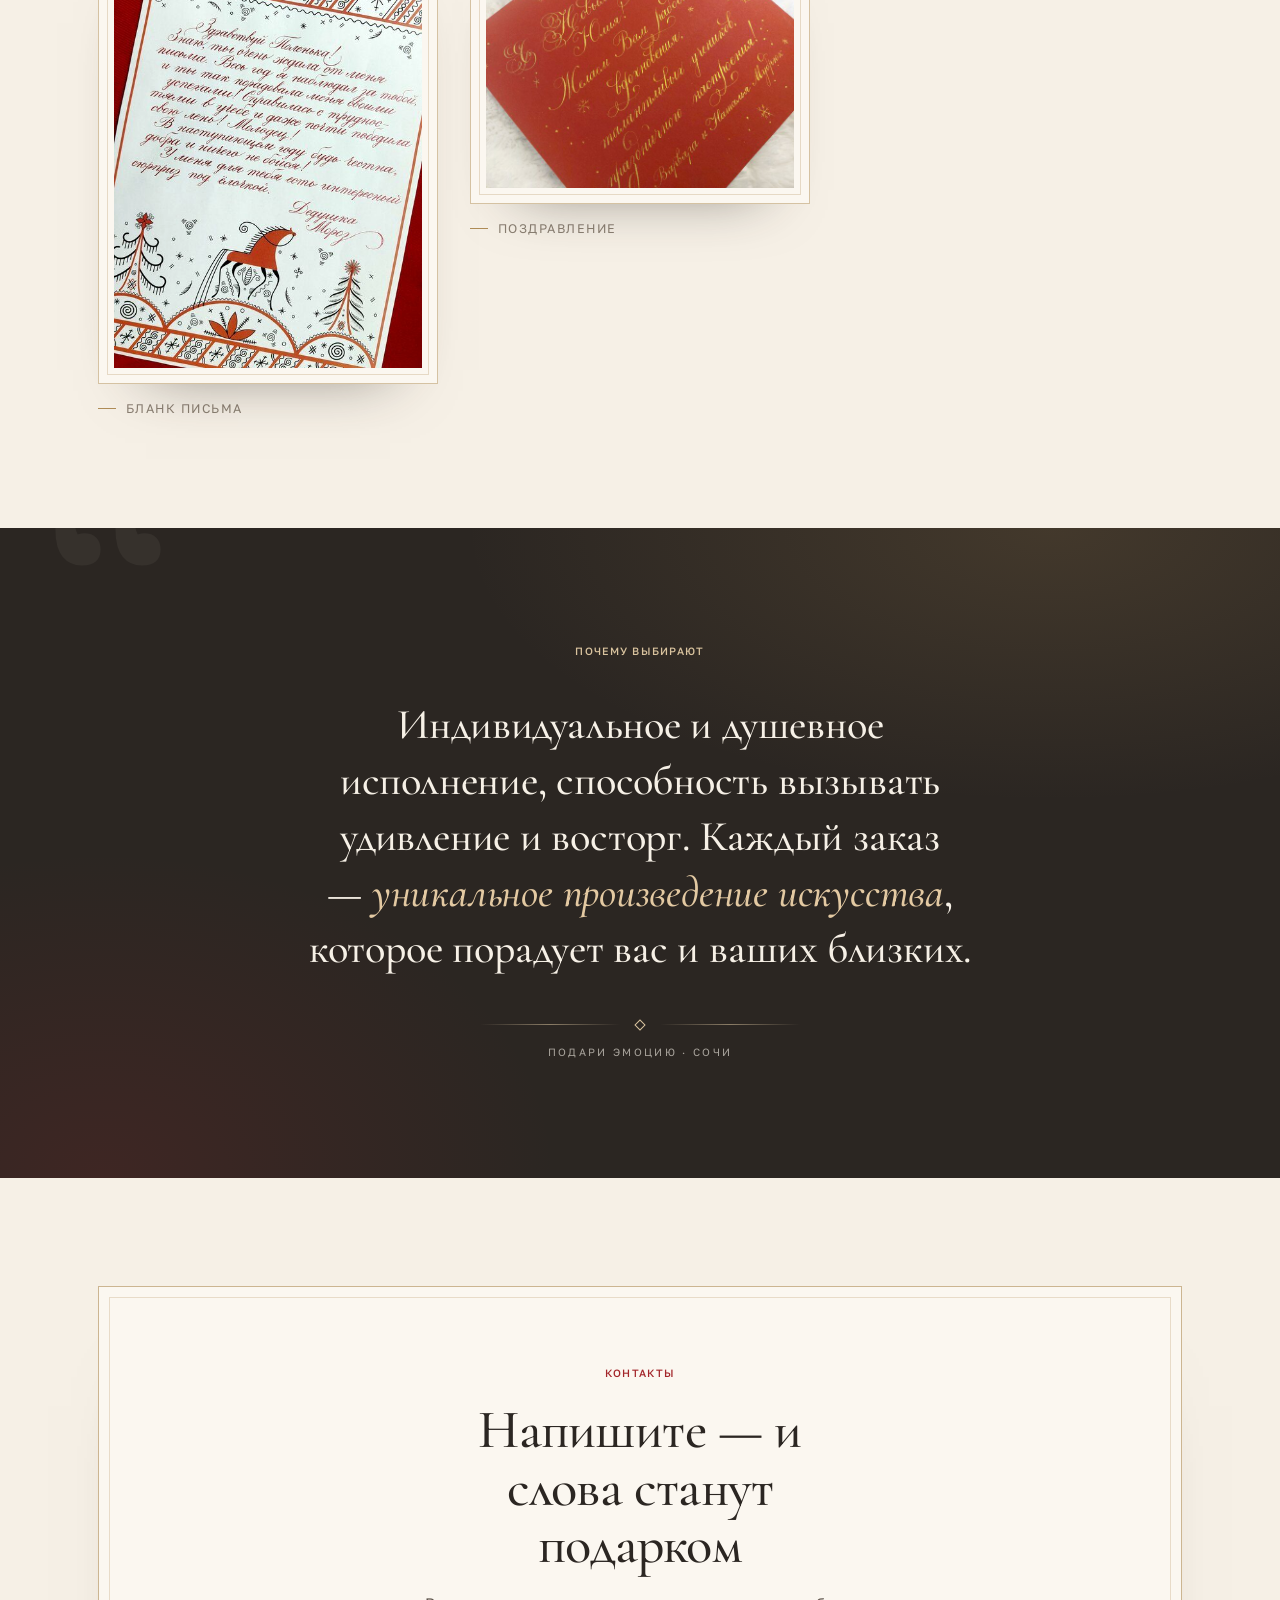
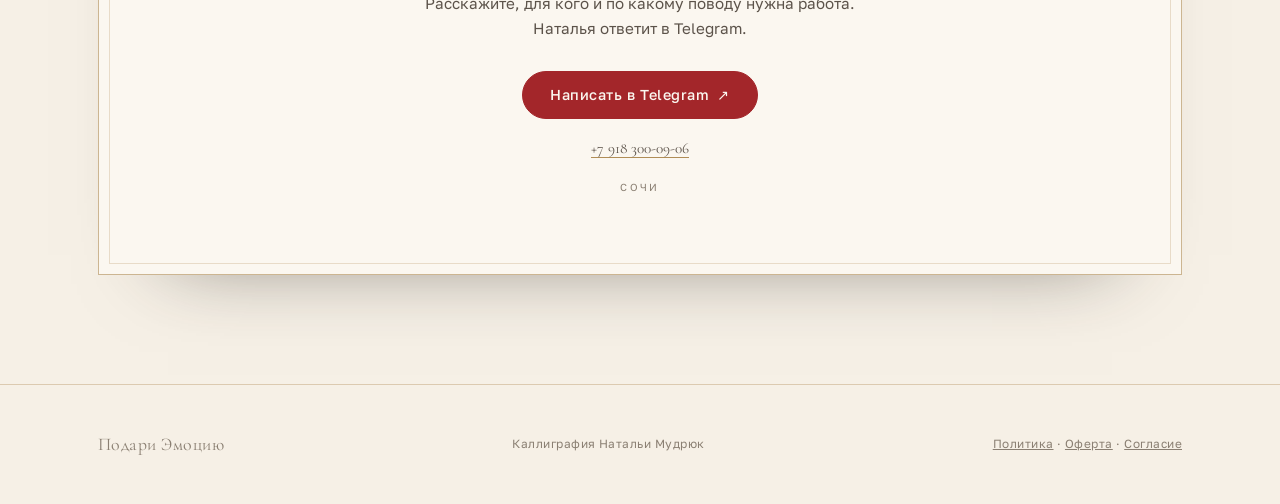
==== commit 01274076: "[agent] preview Натальи: фикс прокрутки" ====
--- a/preview-natalia-k7x2/index.html
+++ b/preview-natalia-k7x2/index.html
@@ -481,6 +481,13 @@
   </footer>
 <script>
 (function(){
+  if('scrollRestoration' in history) history.scrollRestoration='manual';
+  if(!location.hash) window.scrollTo(0,0);
+  window.addEventListener('pageshow',function(e){ if(!location.hash) window.scrollTo(0,0); });
+})();
+</script>
+<script>
+(function(){
   var rm=window.matchMedia('(prefers-reduced-motion: reduce)').matches;
   if(rm||!('IntersectionObserver' in window))return;
   var h=document.documentElement;h.classList.add('mo');
--- a/preview-natalia-k7x2/polish.css
+++ b/preview-natalia-k7x2/polish.css
@@ -37,3 +37,6 @@
   .hero__figure{transform:rotate(1.2deg)}
   .about__photo{transform:rotate(-1.4deg)}
 }
+
+/* переходы по якорям на телефоне — без долгой плавной прокрутки, чтобы страница не «пролетала» мимо цели */
+@media (max-width:900px){html{scroll-behavior:auto}}
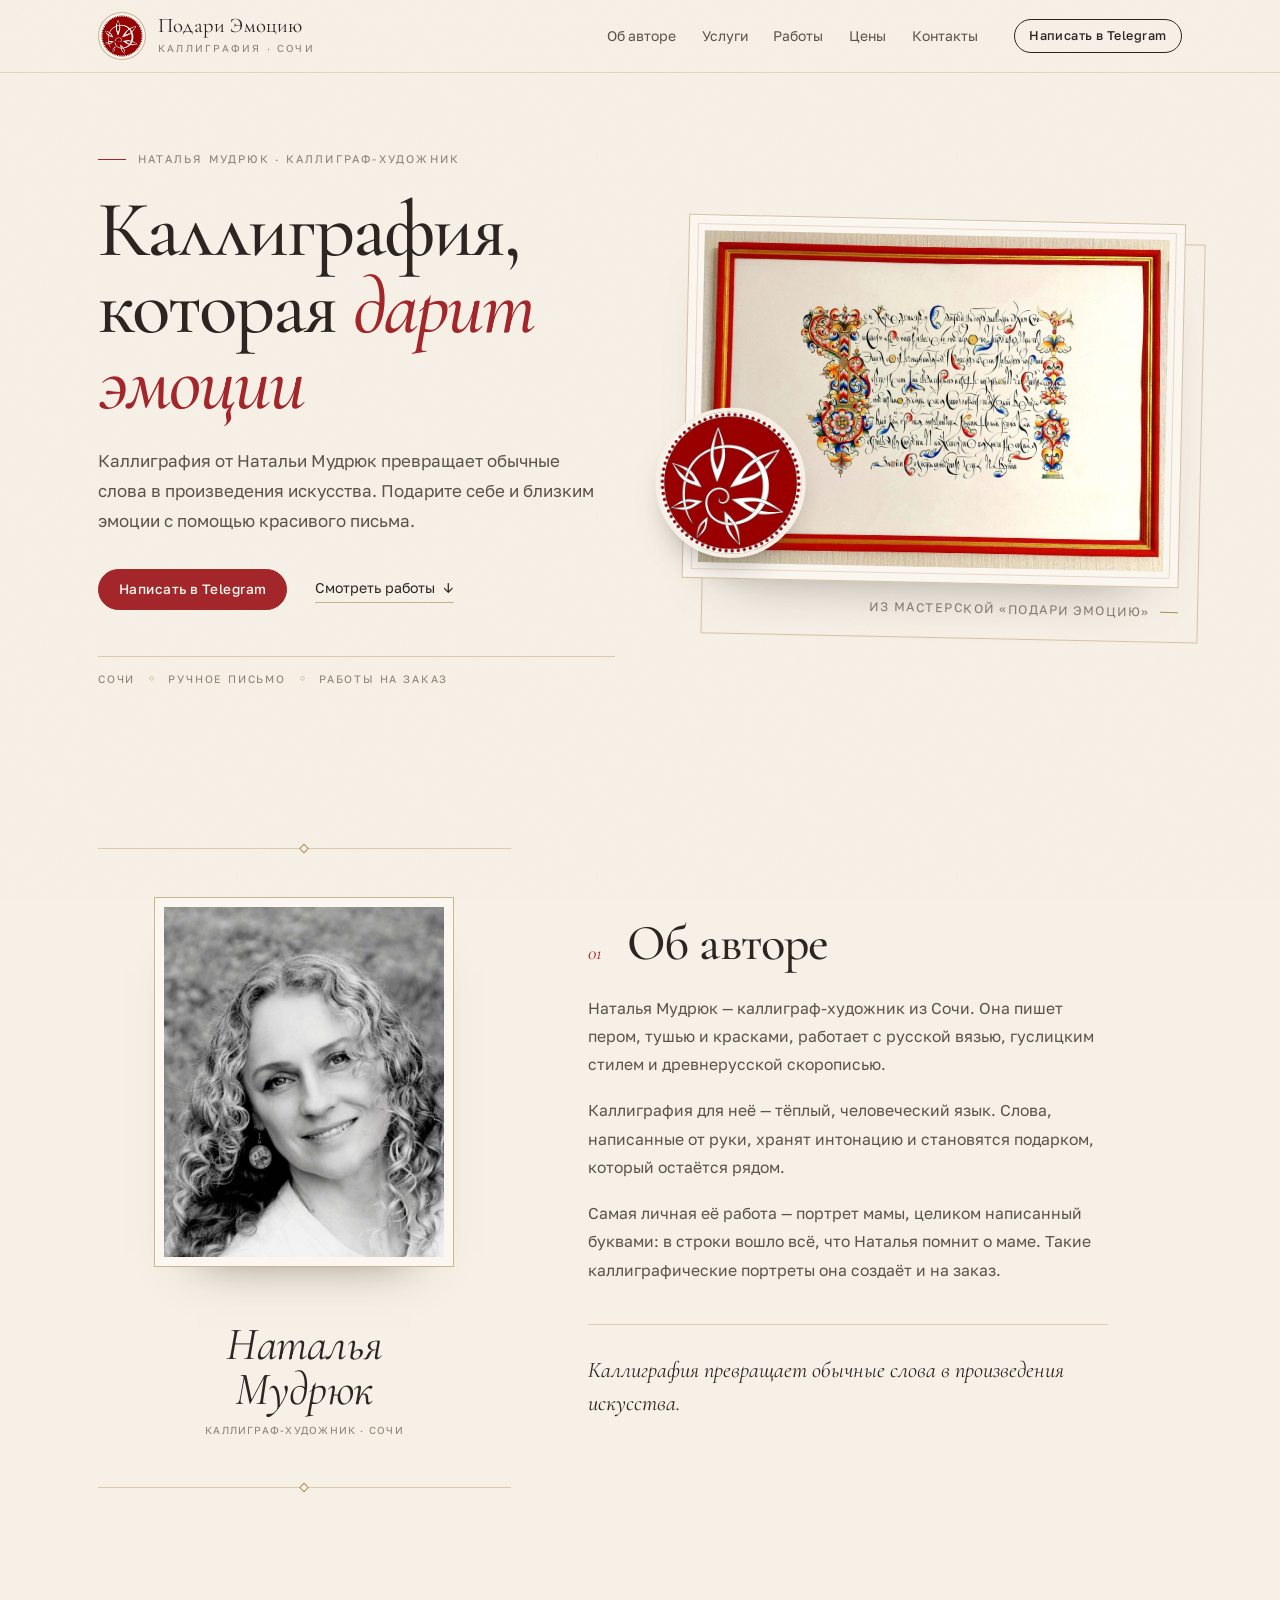
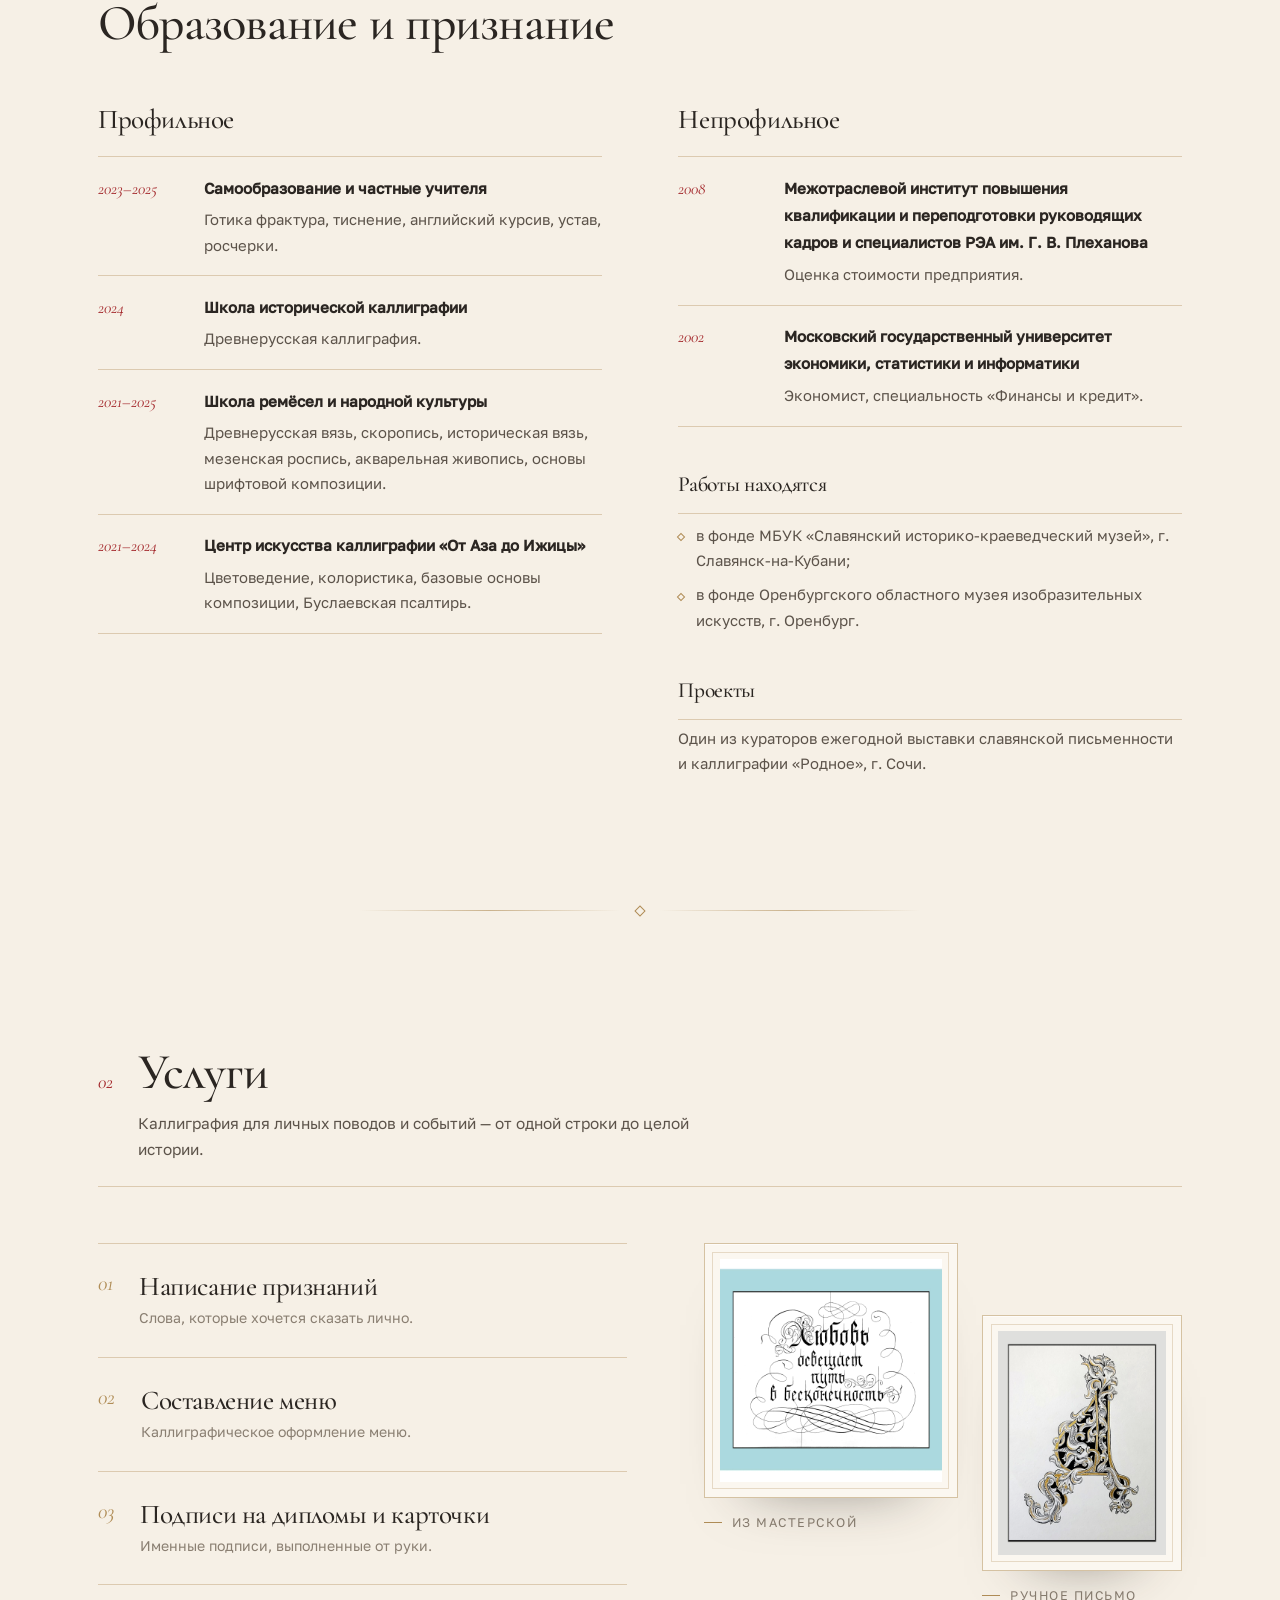
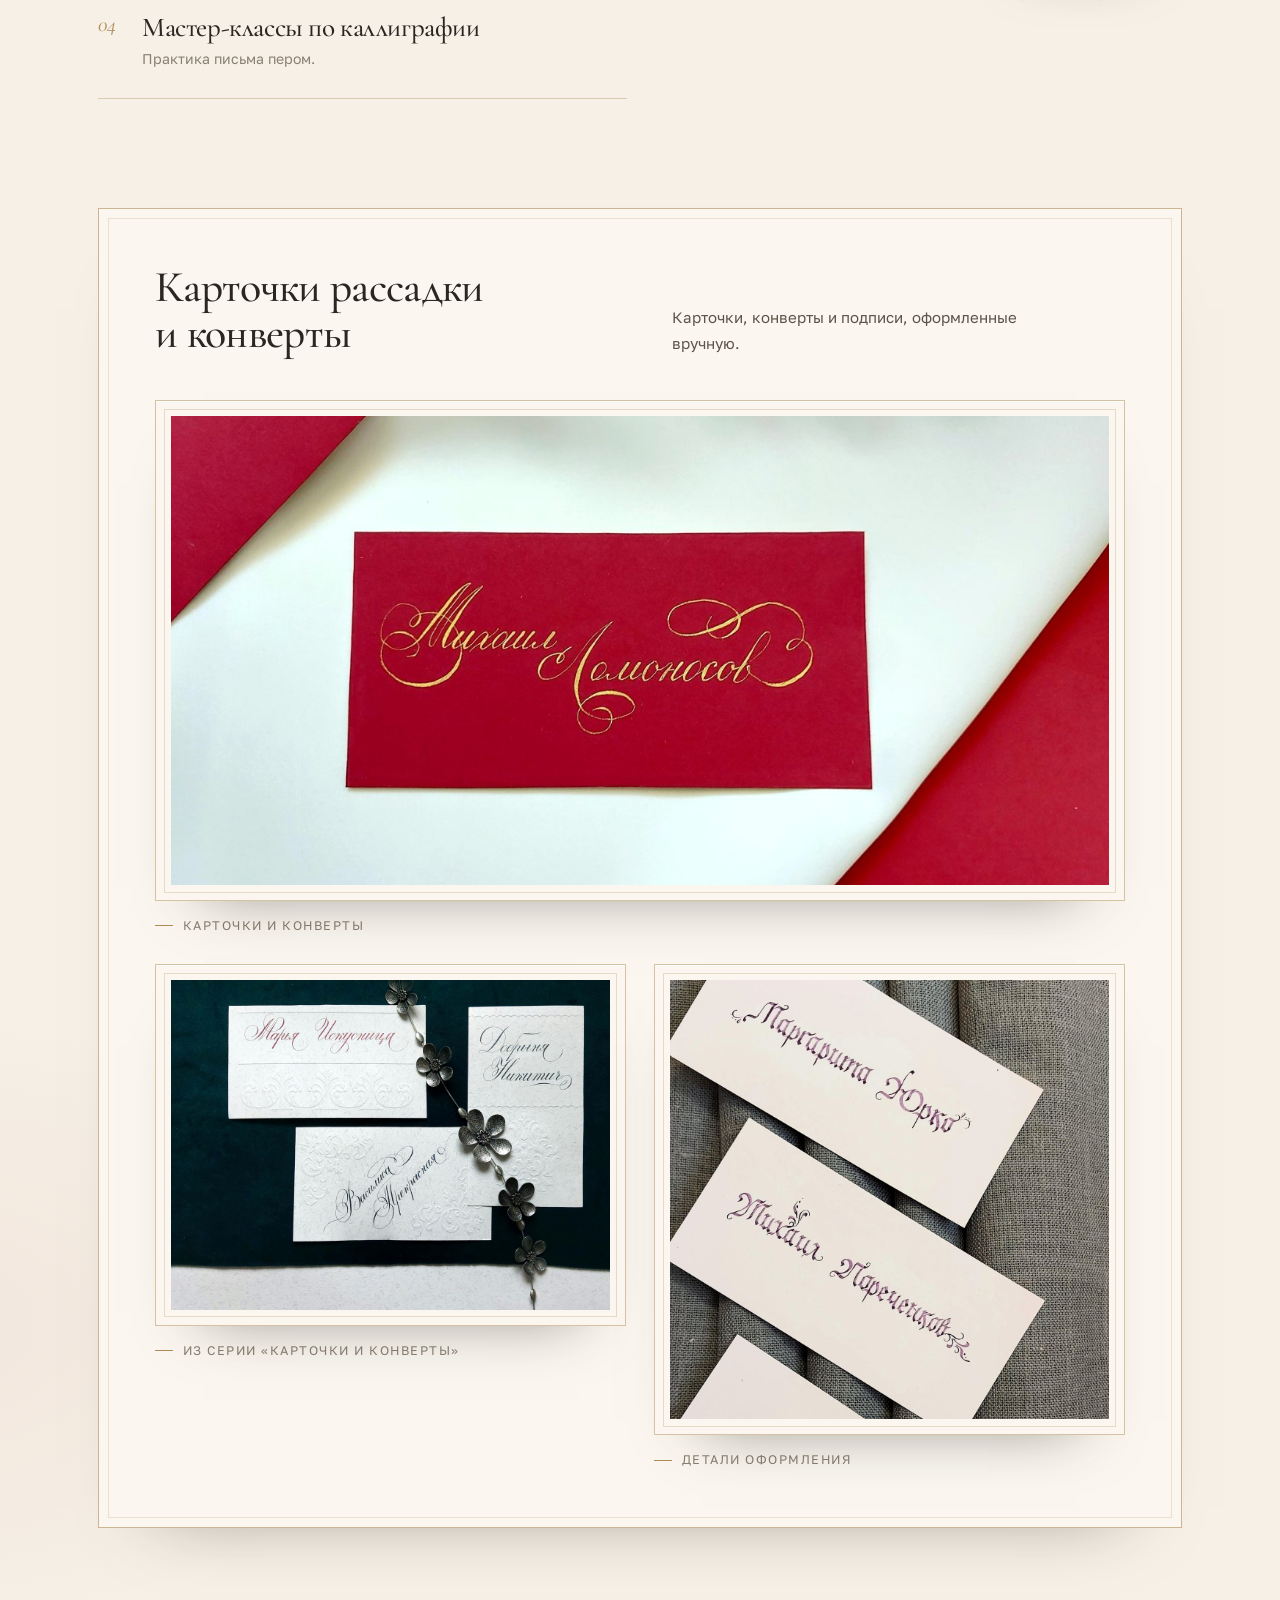
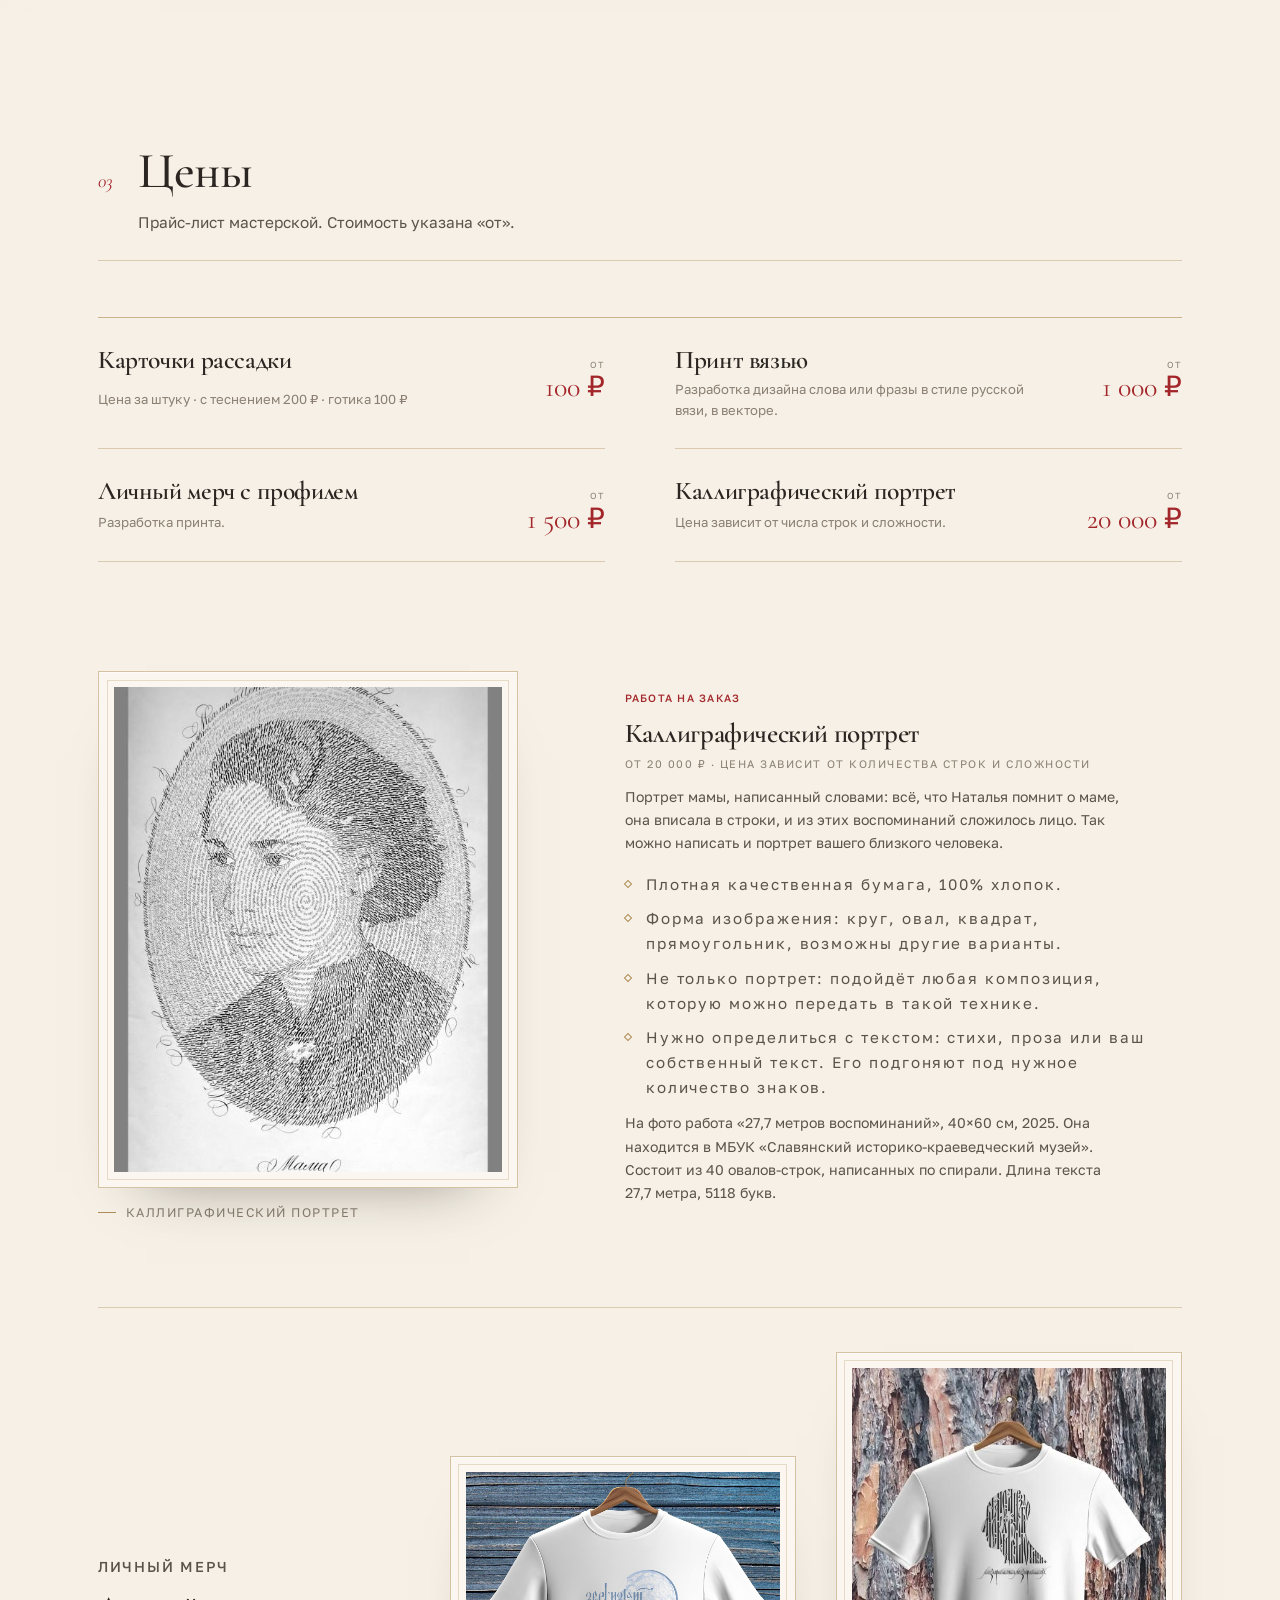
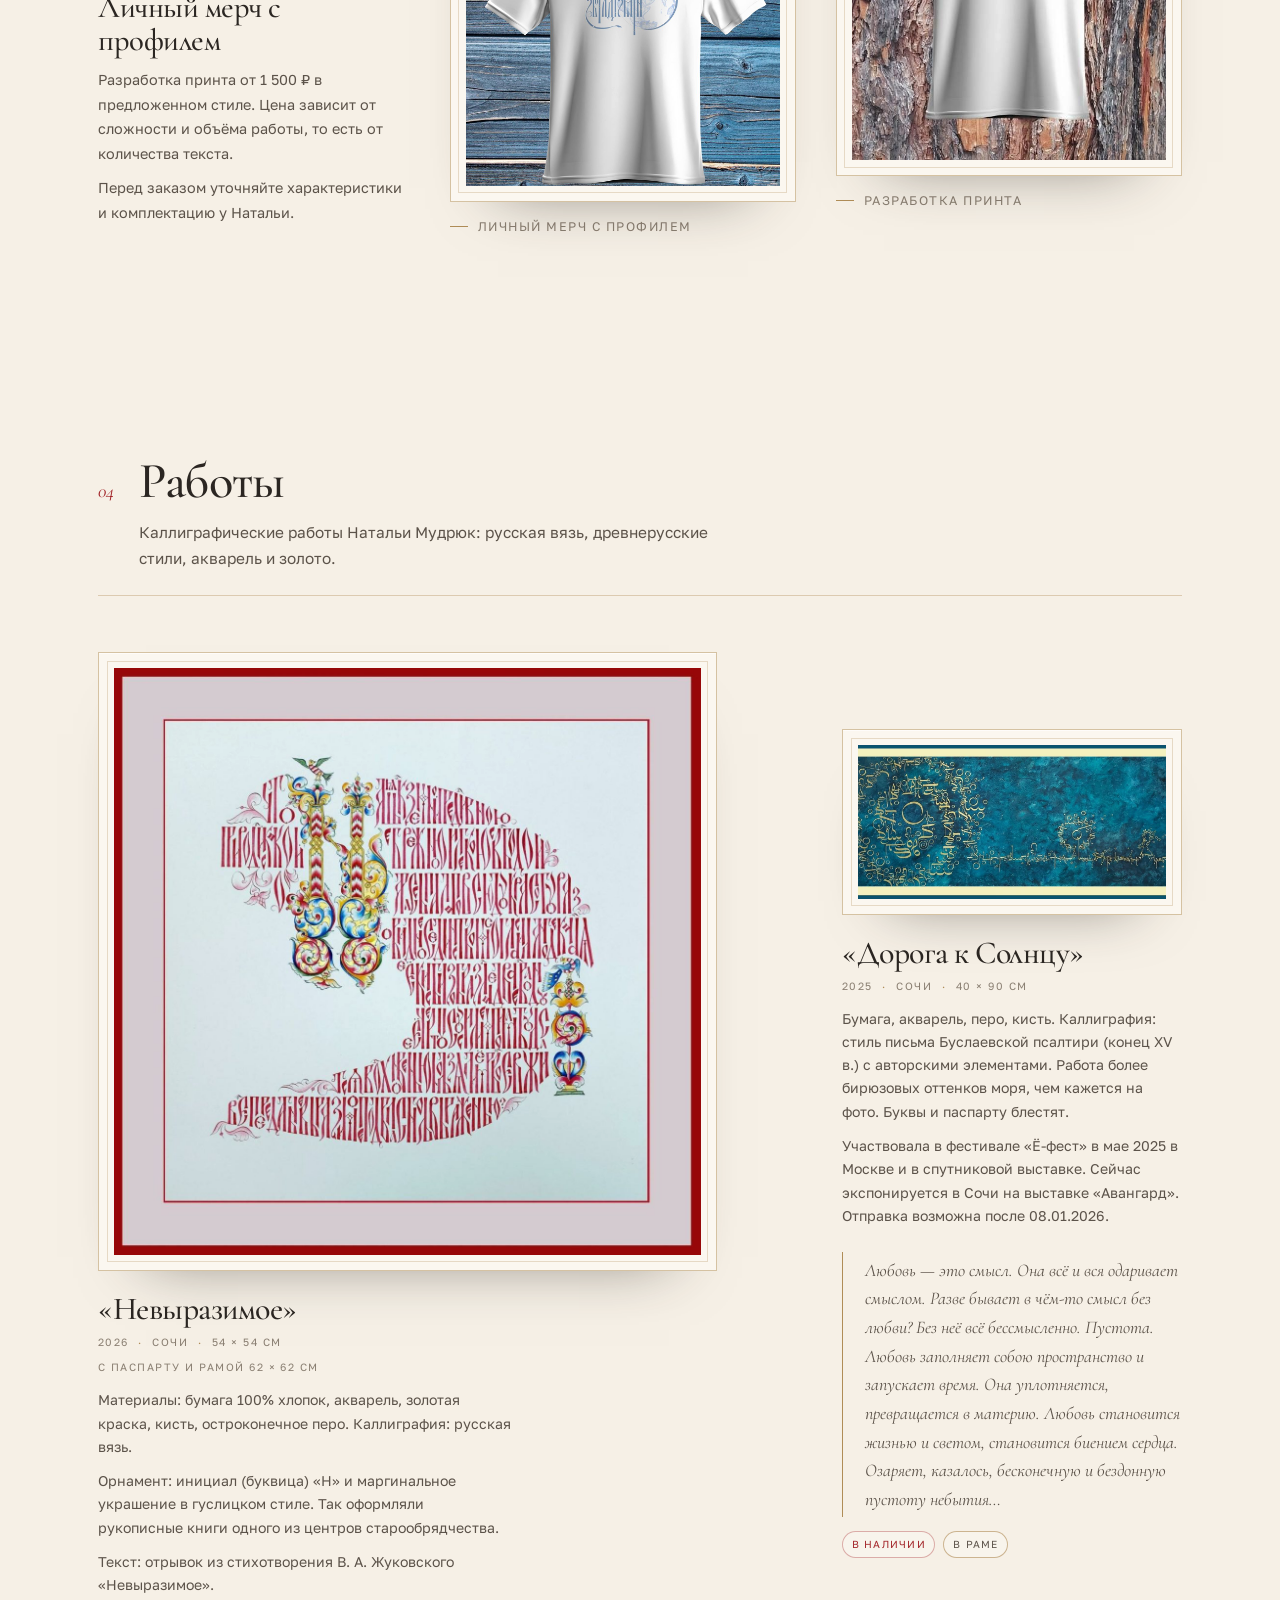
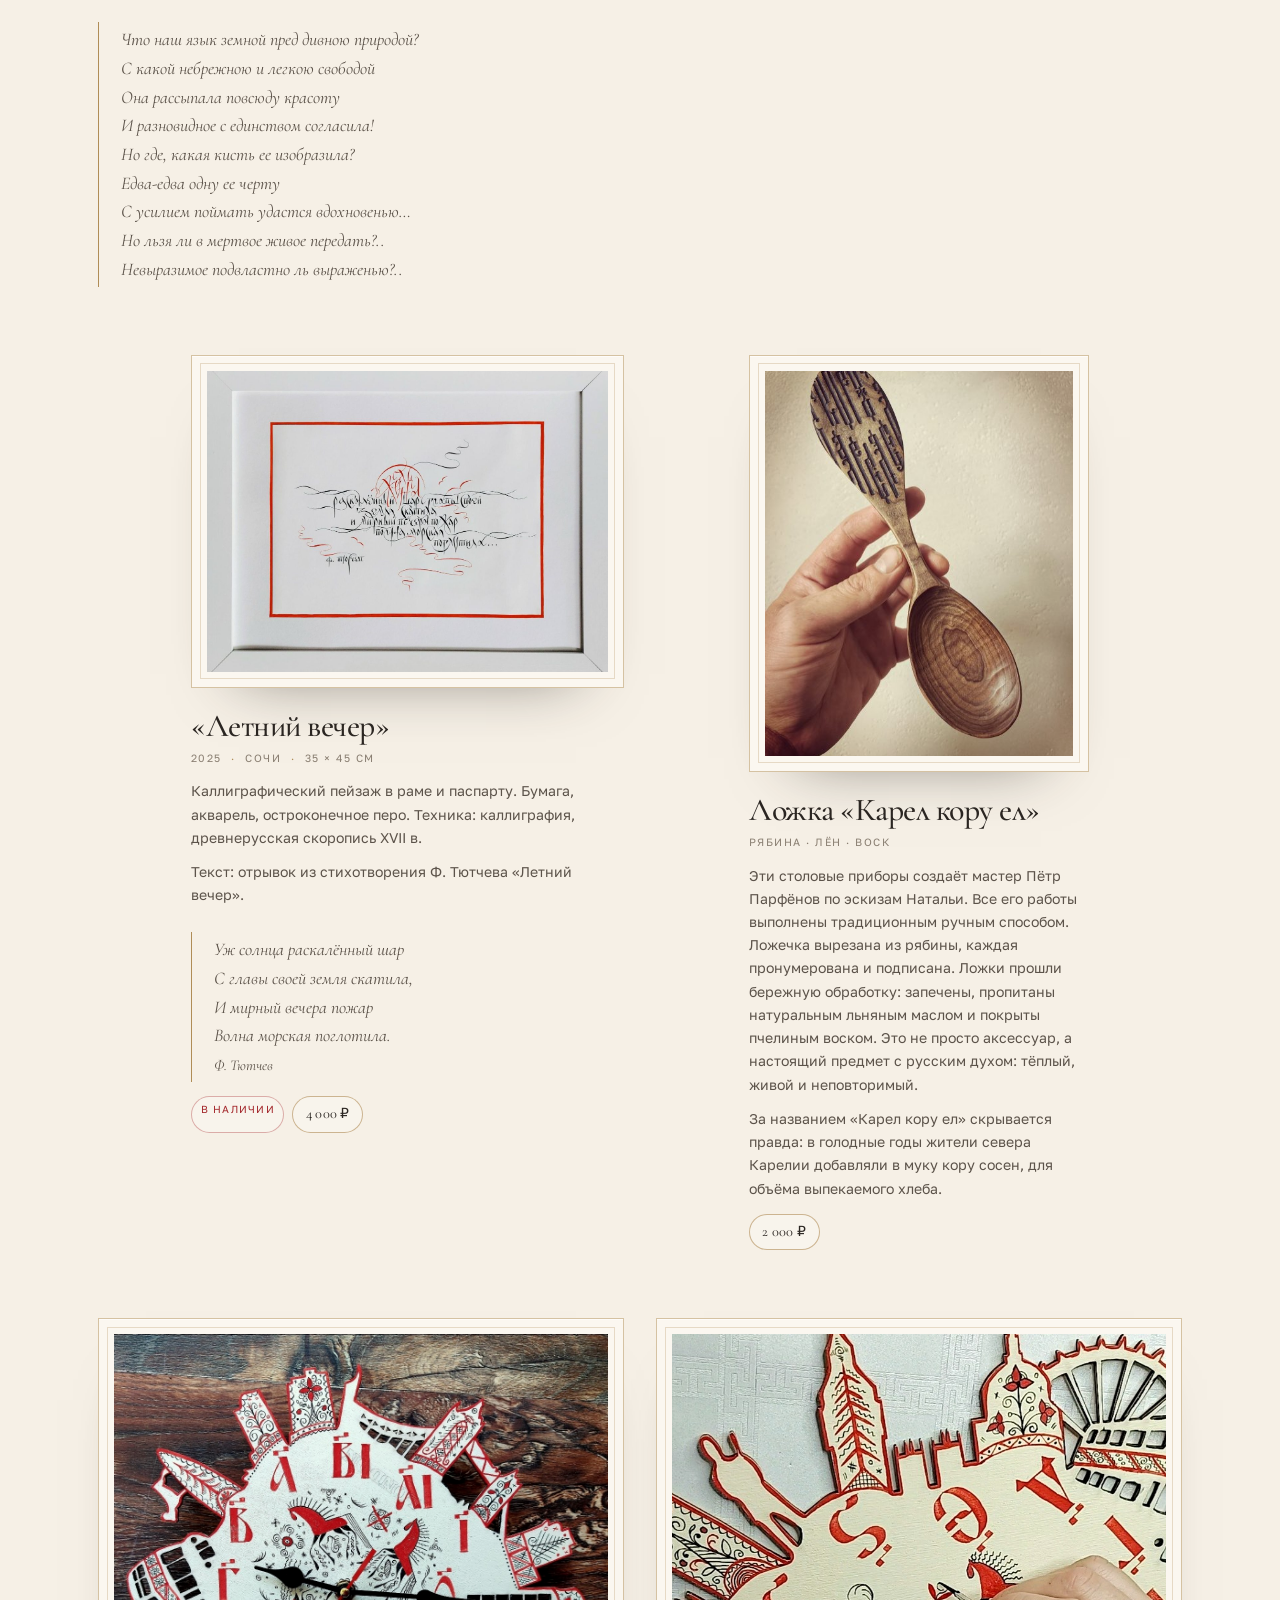
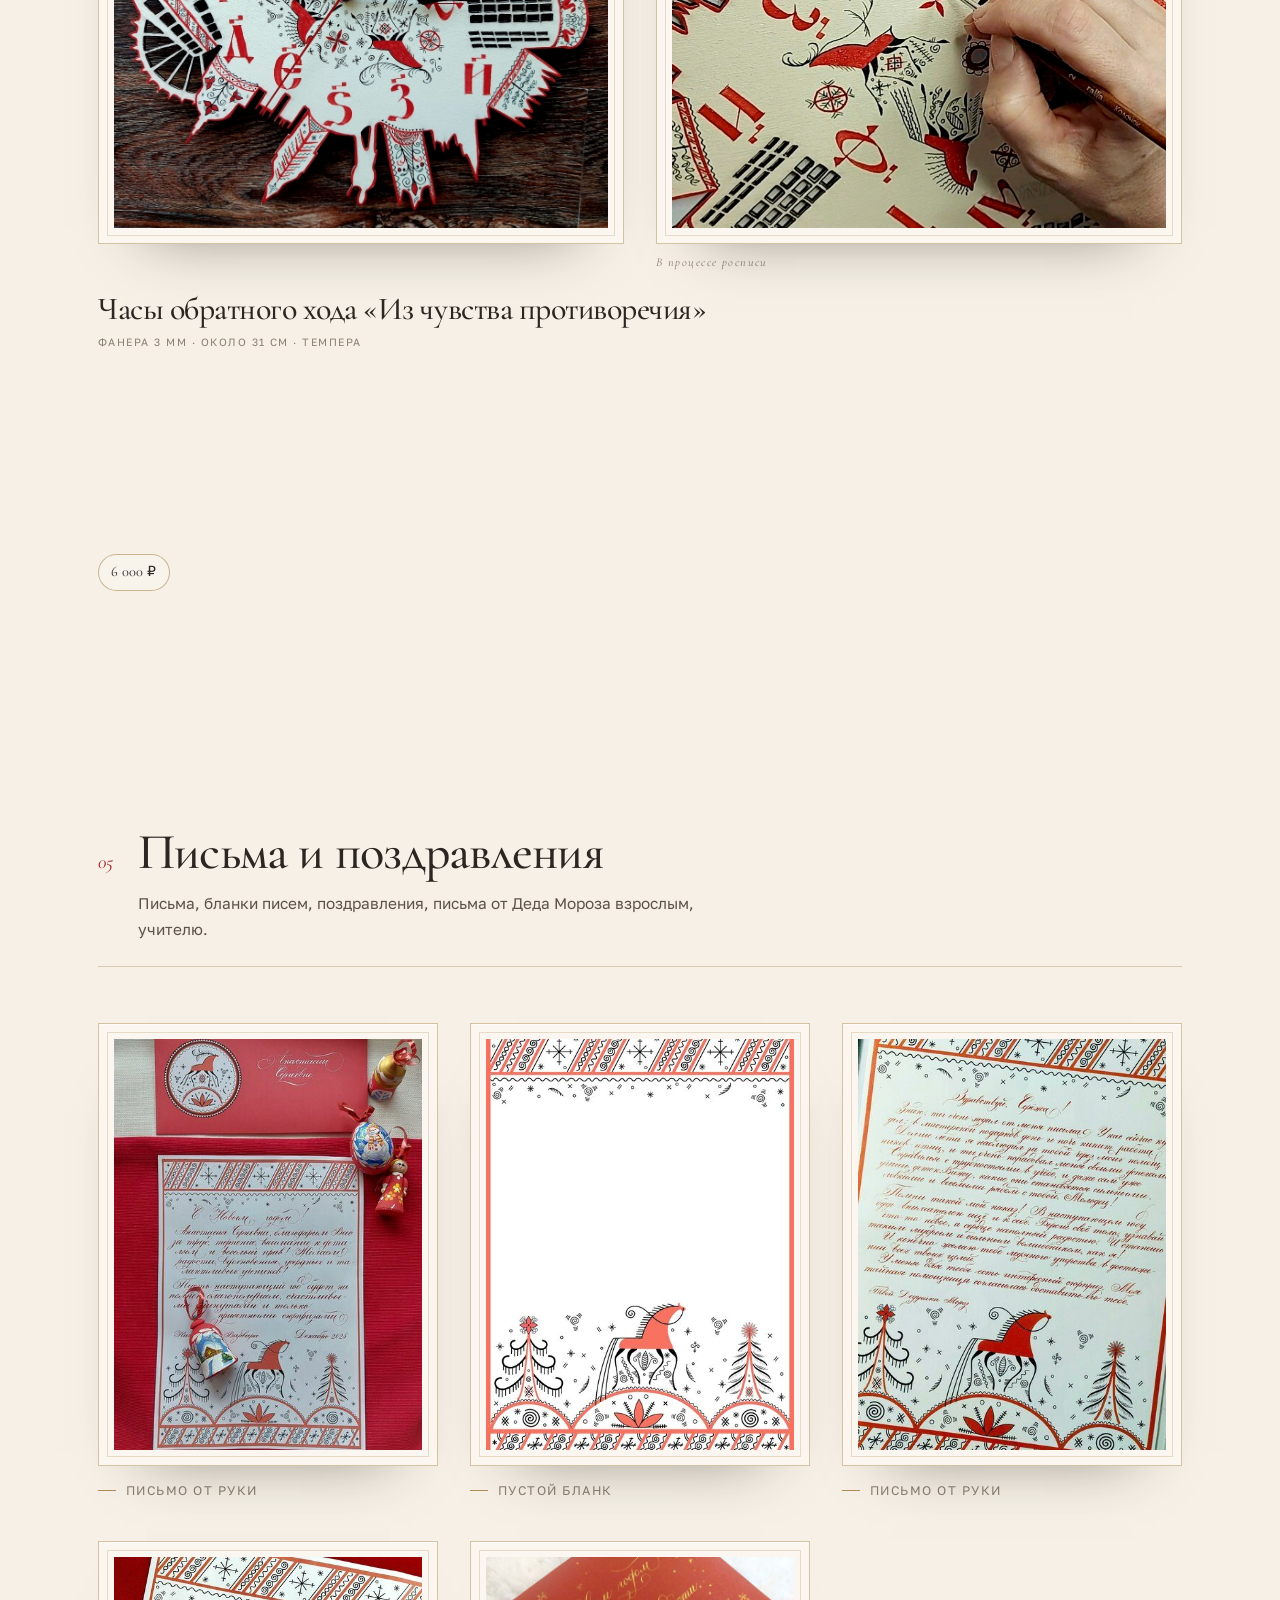
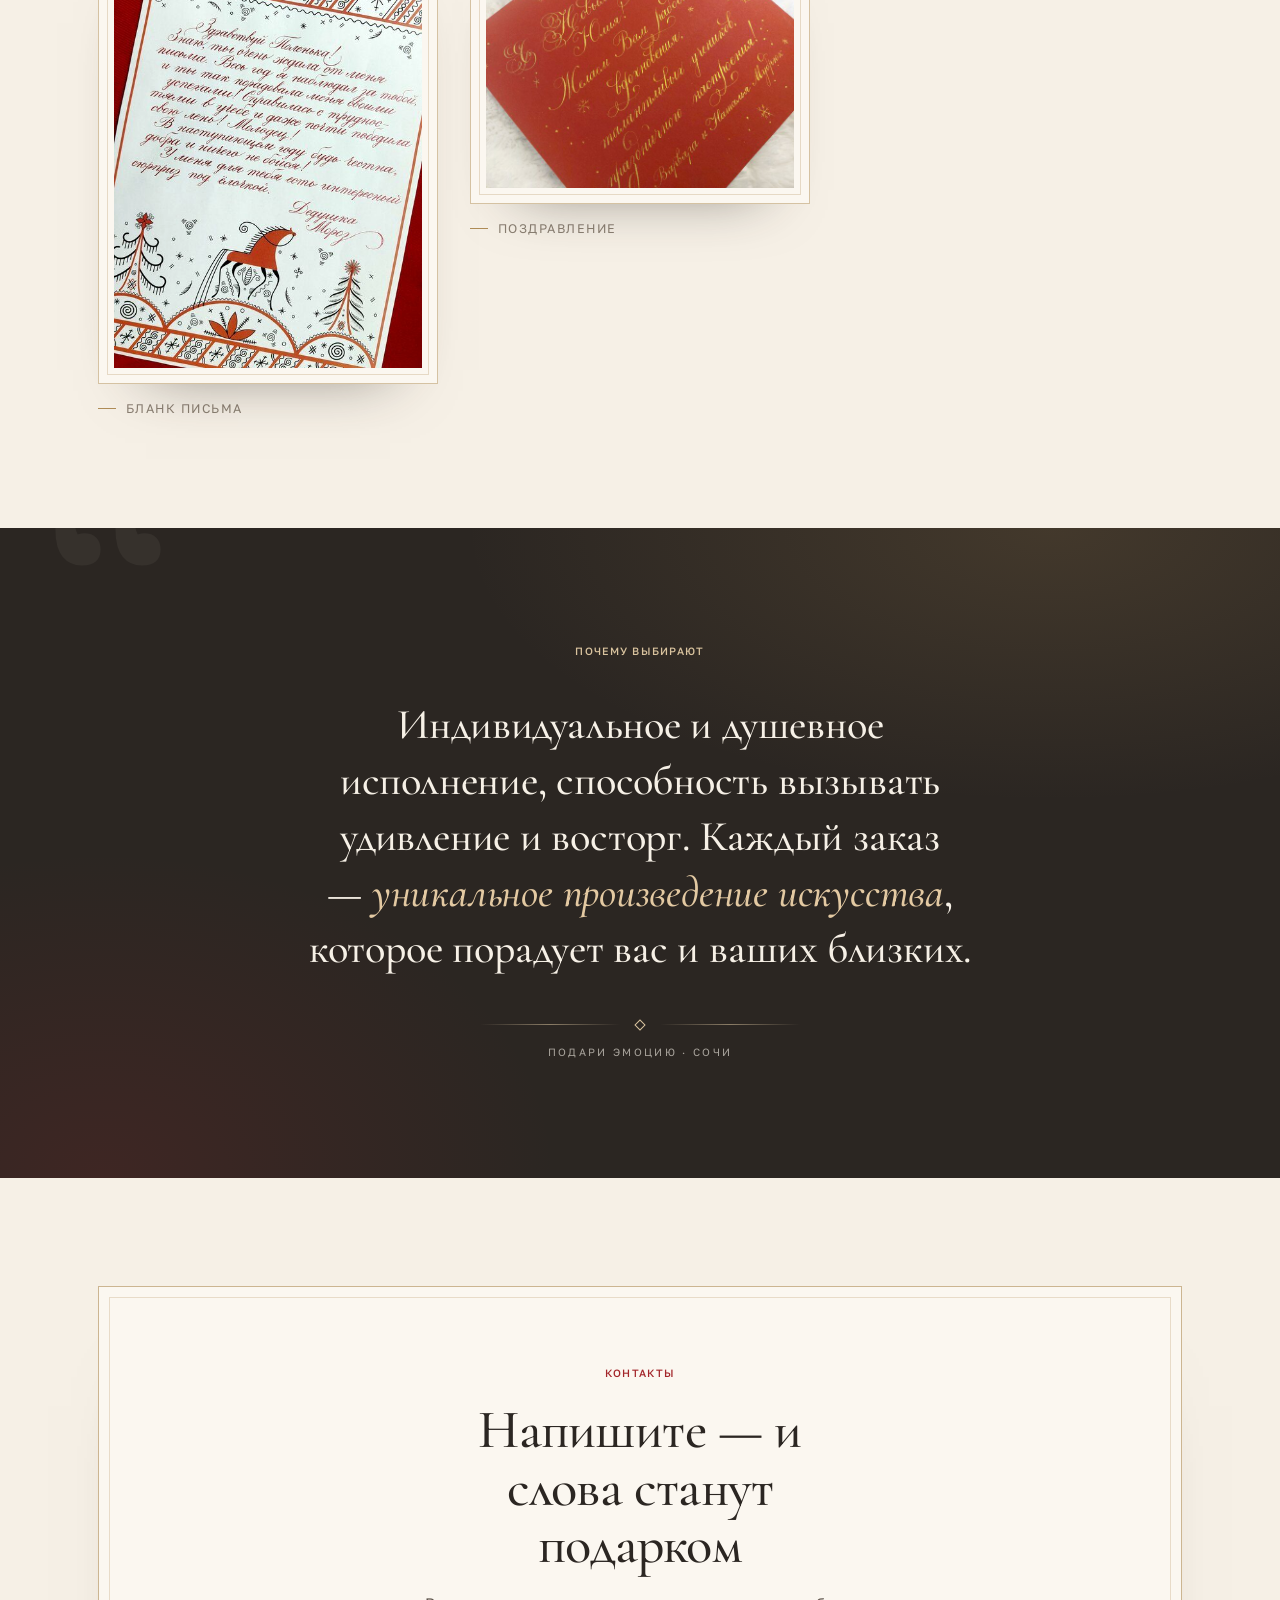
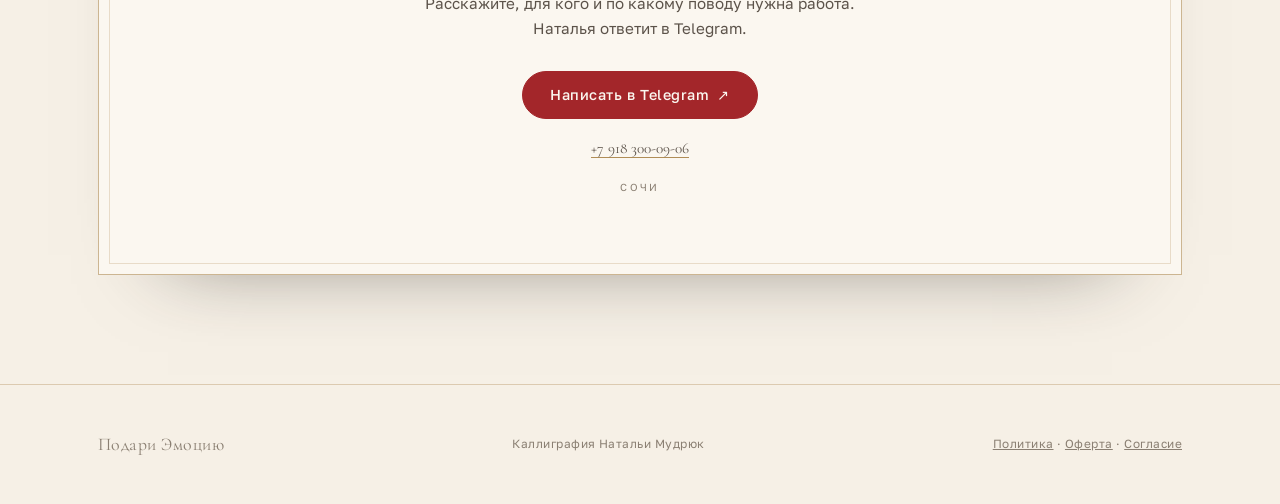
==== commit 4070bd7f: "[agent] preview Натальи: плавное появление картинок" ====
--- a/preview-natalia-k7x2/index.html
+++ b/preview-natalia-k7x2/index.html
@@ -491,10 +491,11 @@
   var rm=window.matchMedia('(prefers-reduced-motion: reduce)').matches;
   if(rm||!('IntersectionObserver' in window))return;
   var h=document.documentElement;h.classList.add('mo');
-  var sel='.section__head,.hero__art,.about__photo,.about__text,.fig,.services li,.price,.why__quote,.contact,.edu li,.item';
+  var sel='.section__head,.hero__art,.about__photo,.about__text,.fig,.services li,.price,.why__quote,.contact,.edu li,.item,.portrait,.work__photo,.work__text,.works__note,.merch,.frame';
   var els=document.querySelectorAll(sel);
   var io=new IntersectionObserver(function(es){es.forEach(function(e){if(e.isIntersecting){e.target.classList.add('in');io.unobserve(e.target);}});},{threshold:.08,rootMargin:'0px 0px -4% 0px'});
   els.forEach(function(el){
+    if(el.parentElement.closest('.rv,.fig,.portrait,.work__photo,.hero__figure')&&!el.matches('.rv'))return;
     var sib=Array.prototype.indexOf.call(el.parentNode.children,el);
     el.style.setProperty('--d',Math.min(sib,4)*90+'ms');
     el.classList.add('rv');io.observe(el);
